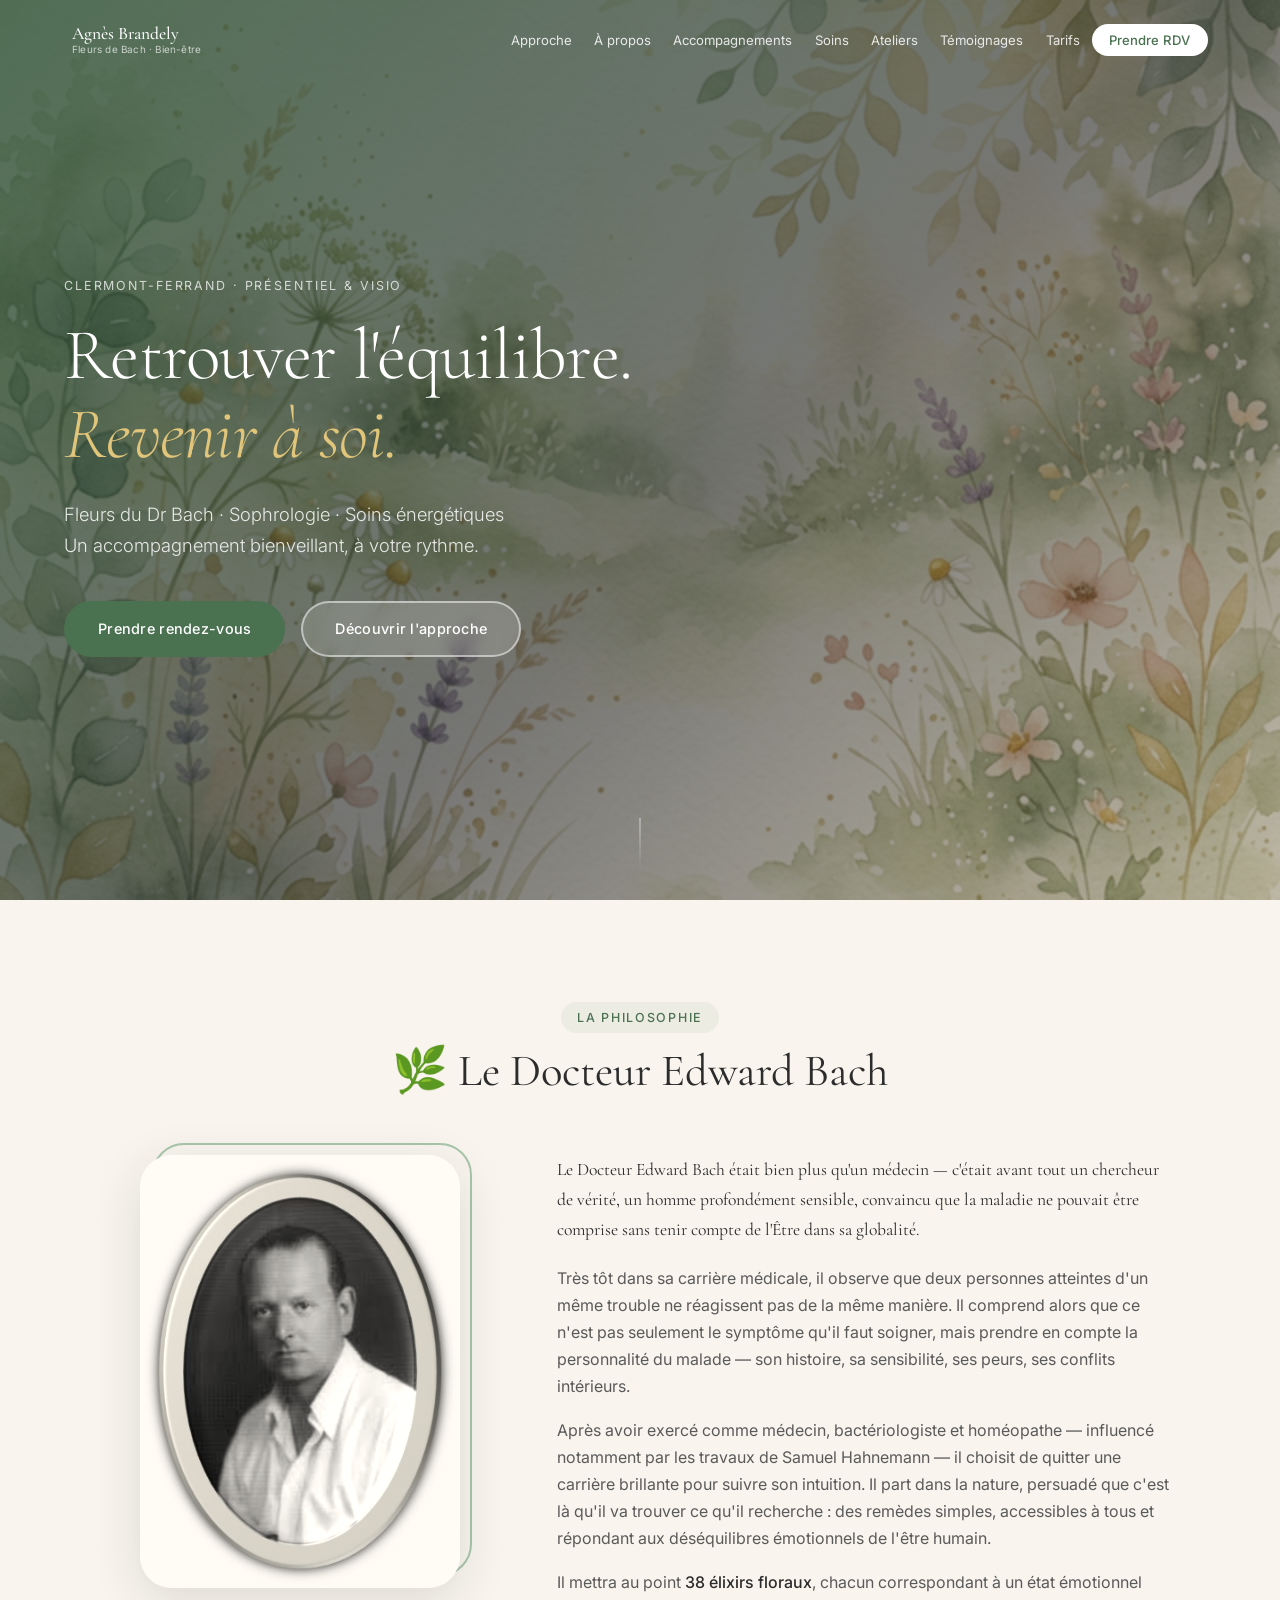
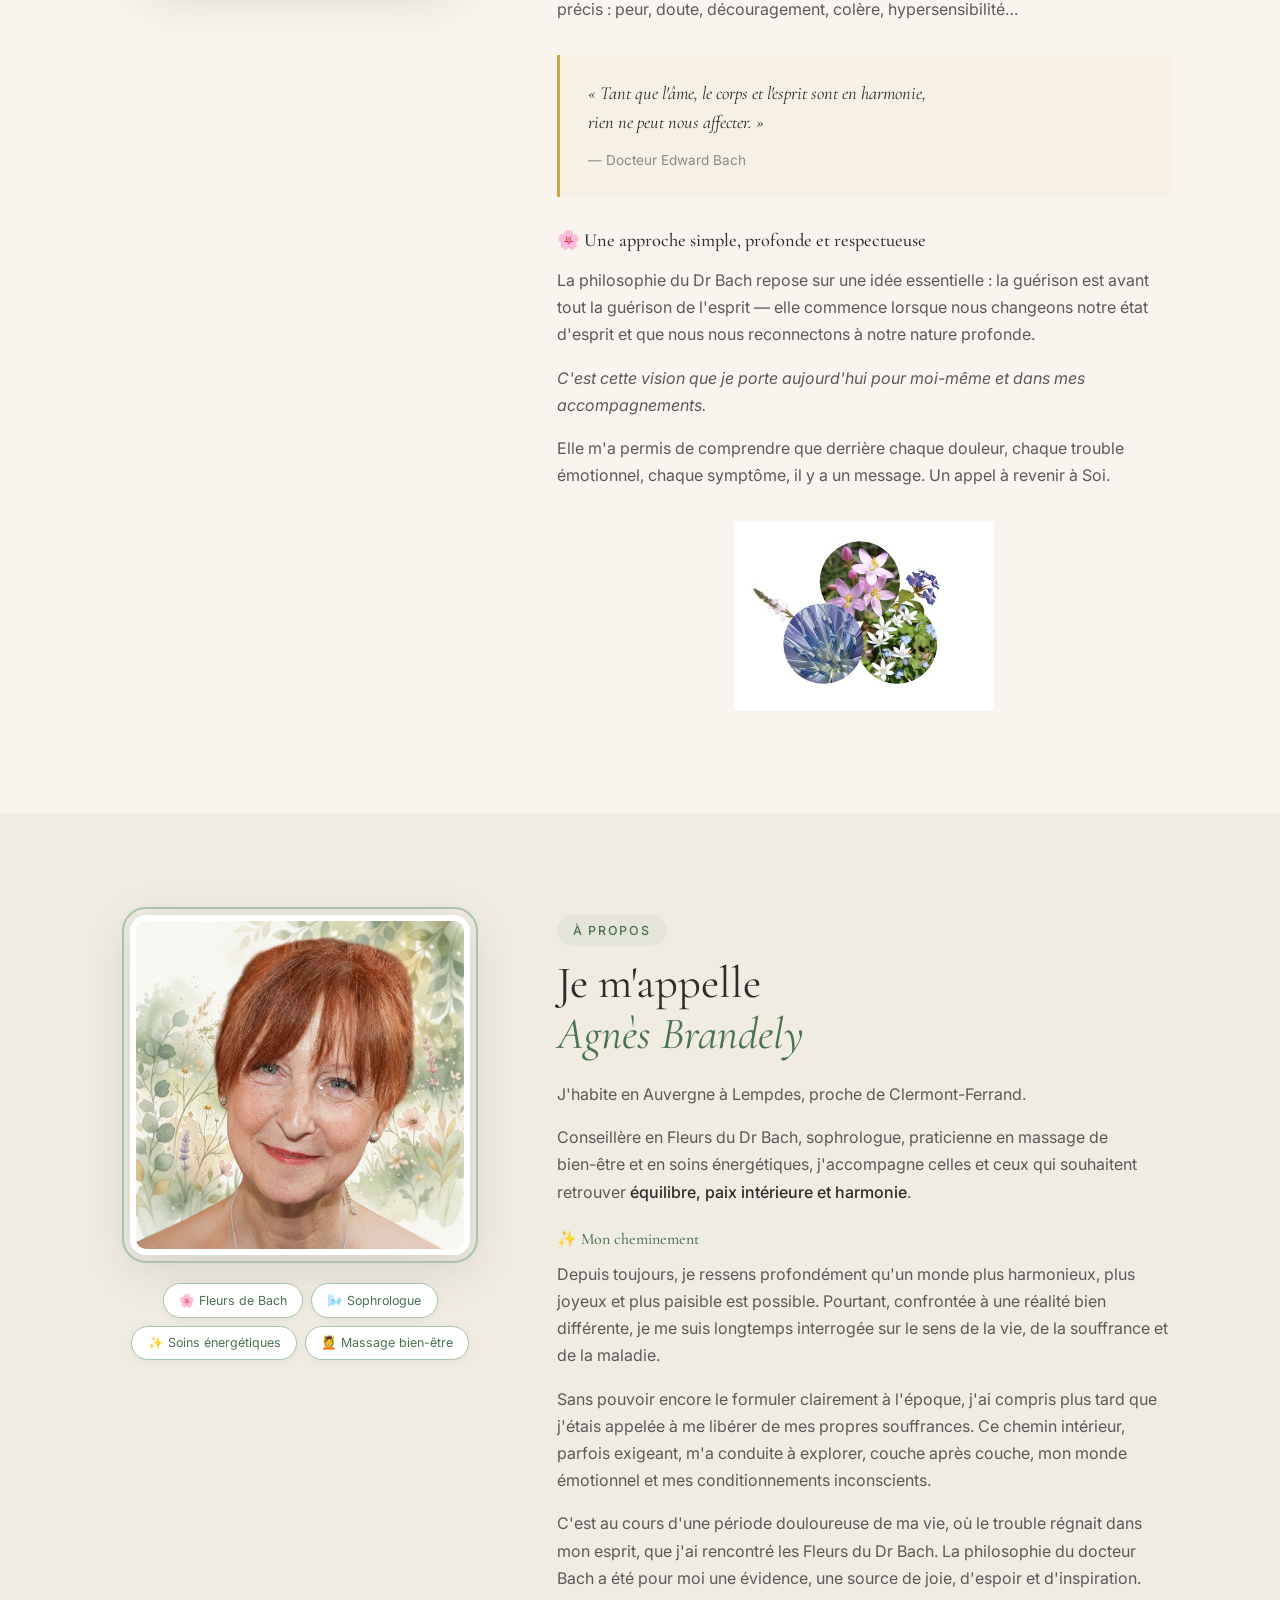
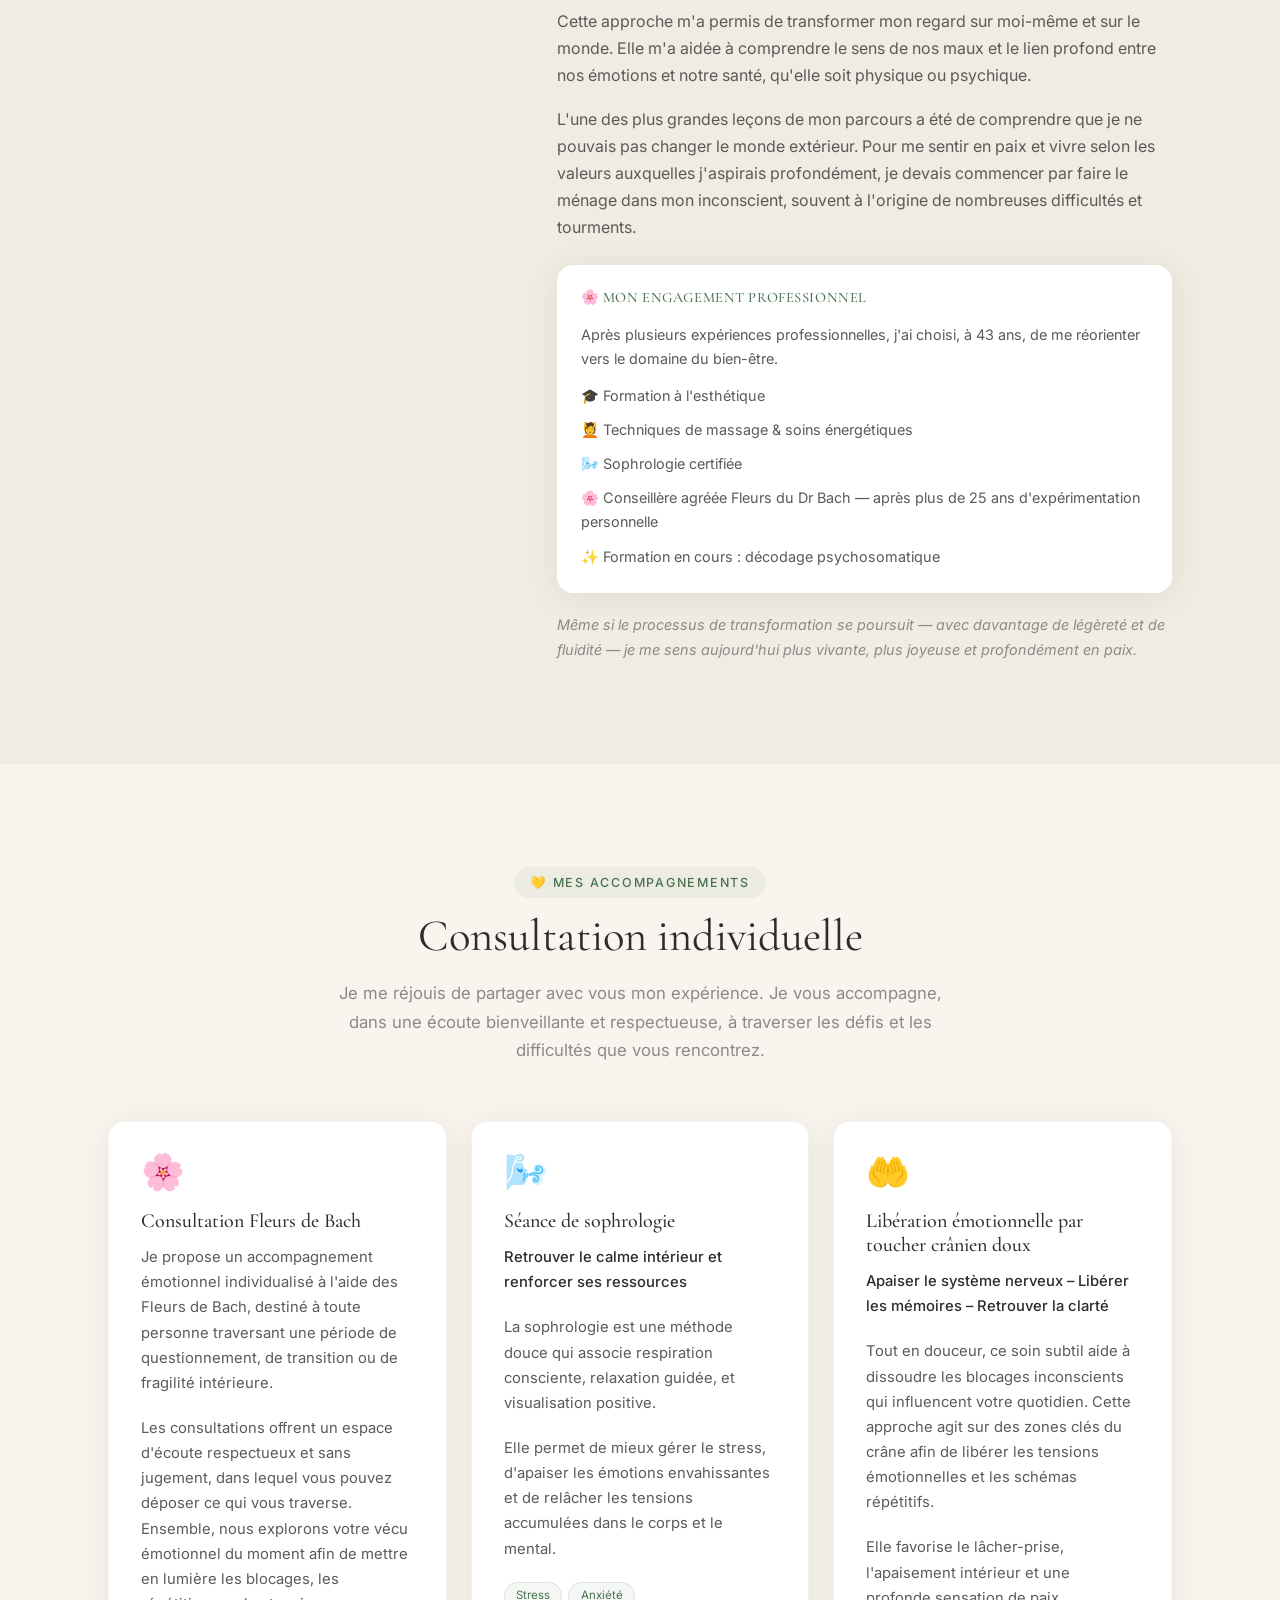
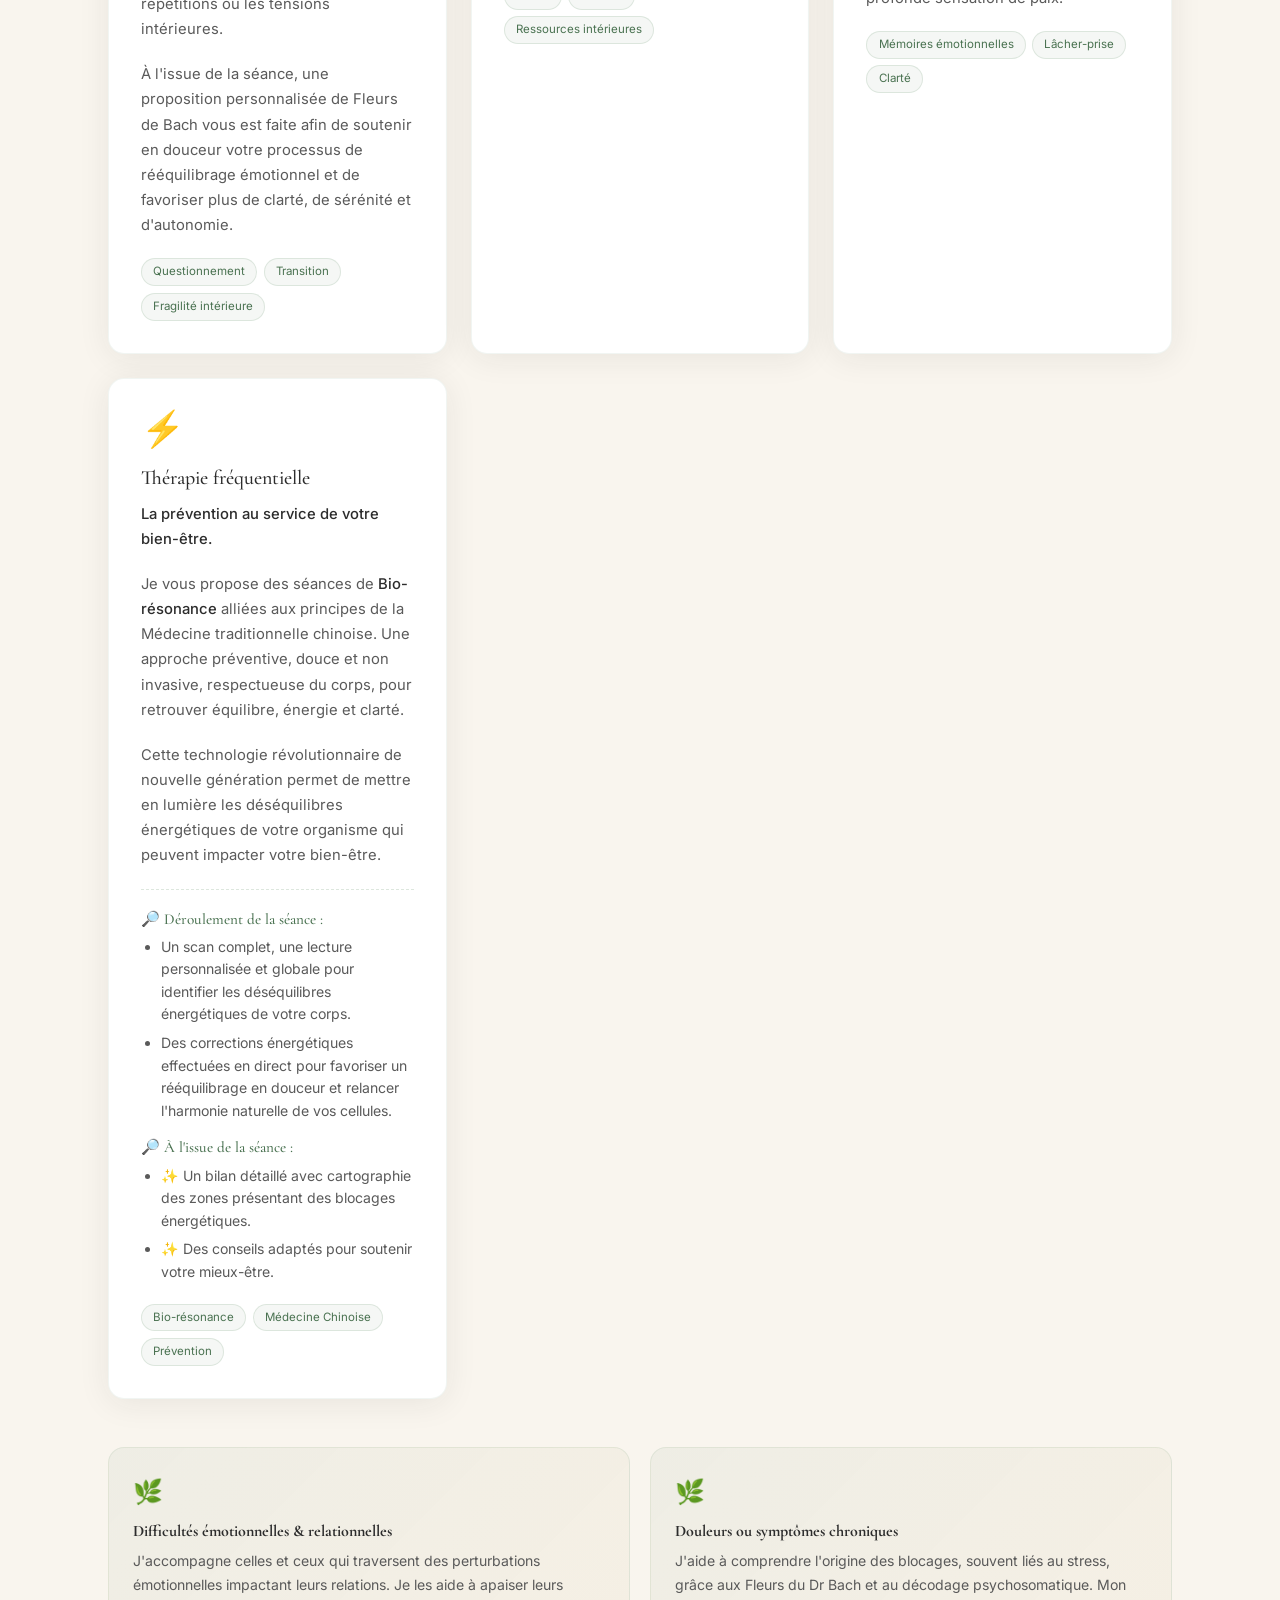
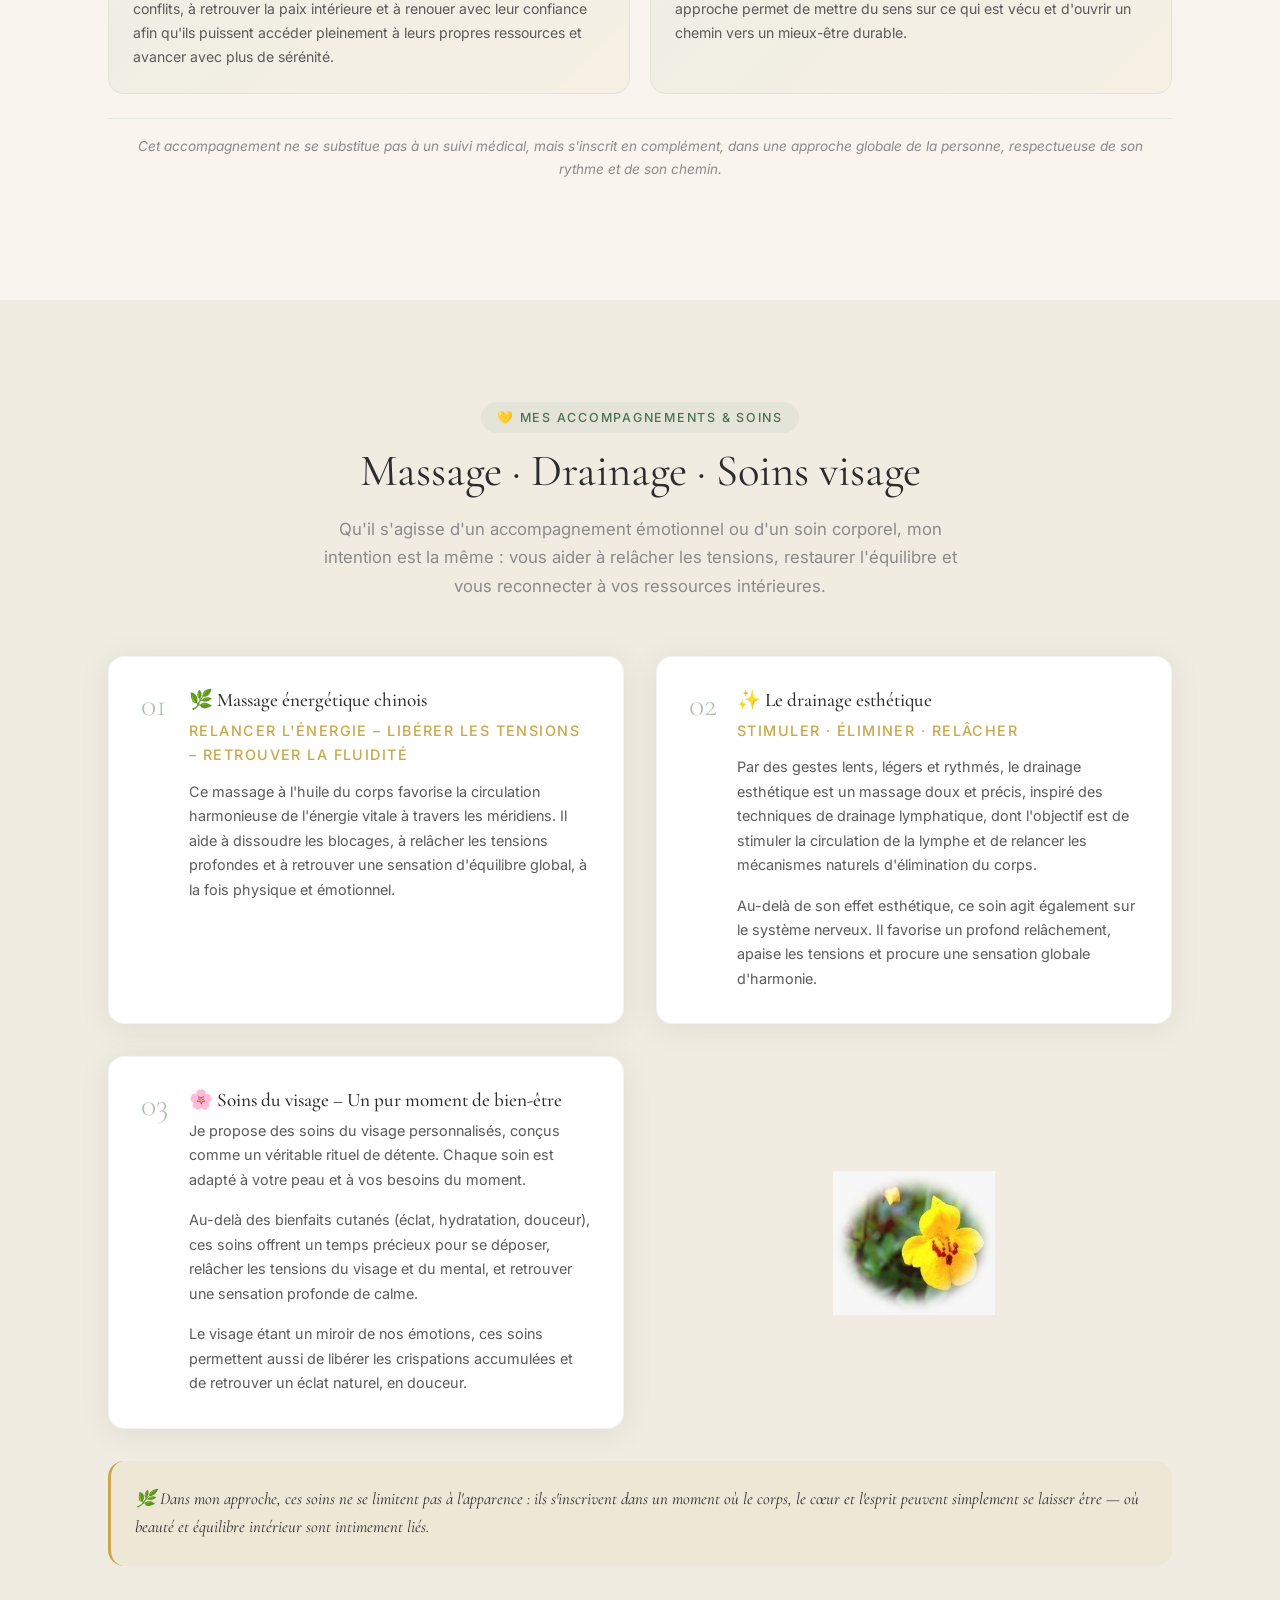
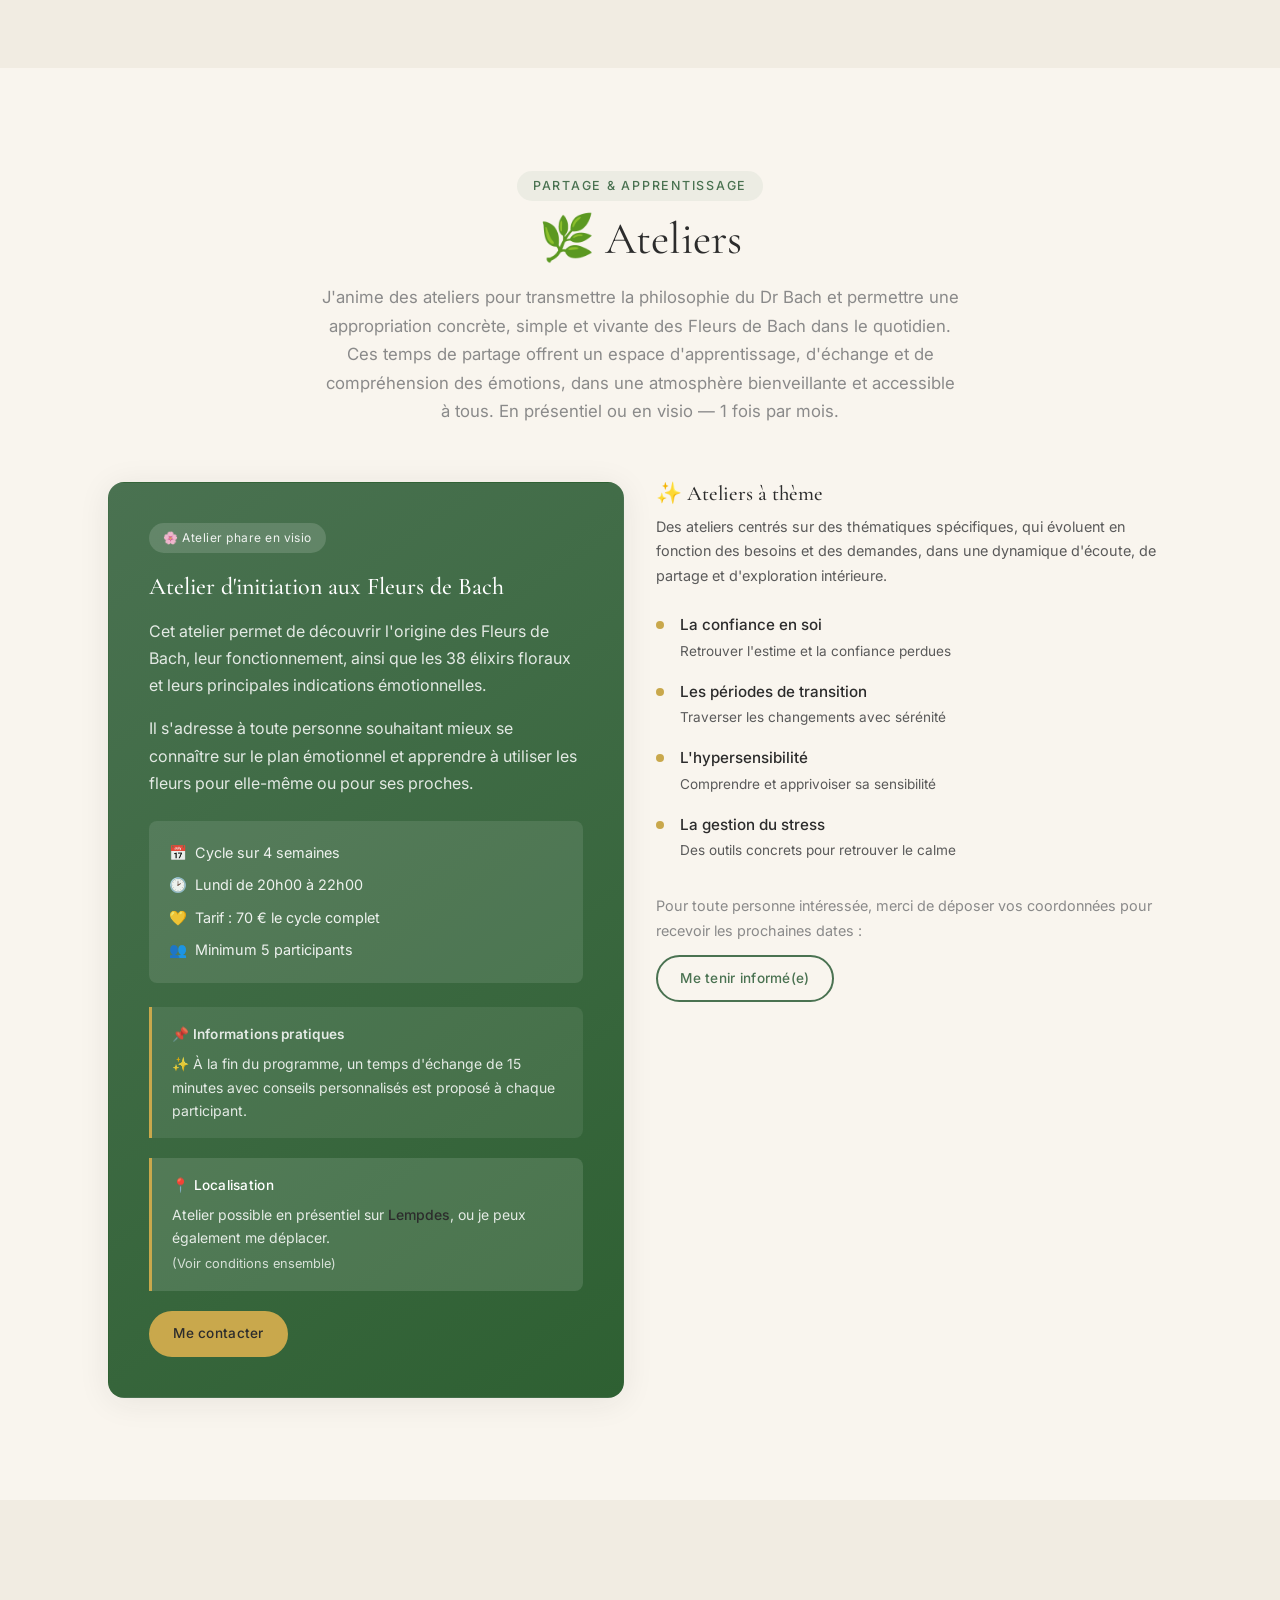
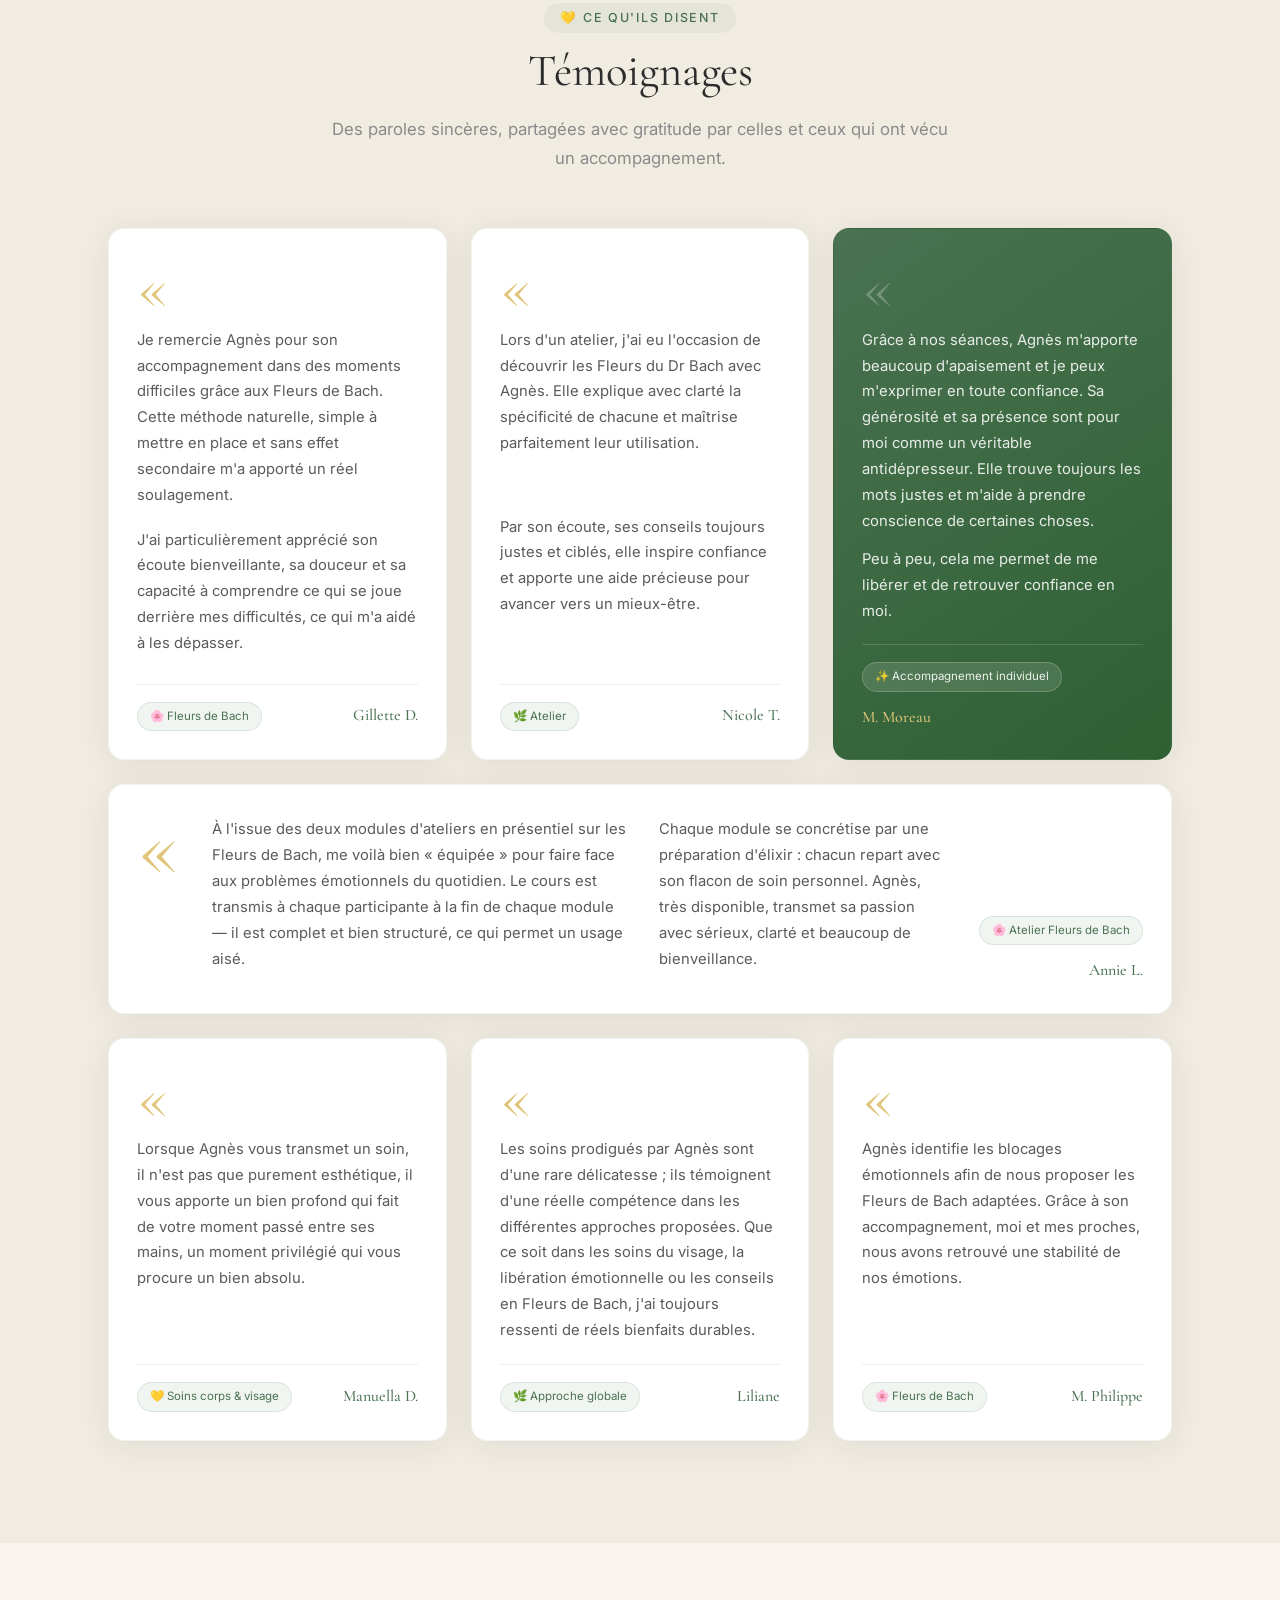
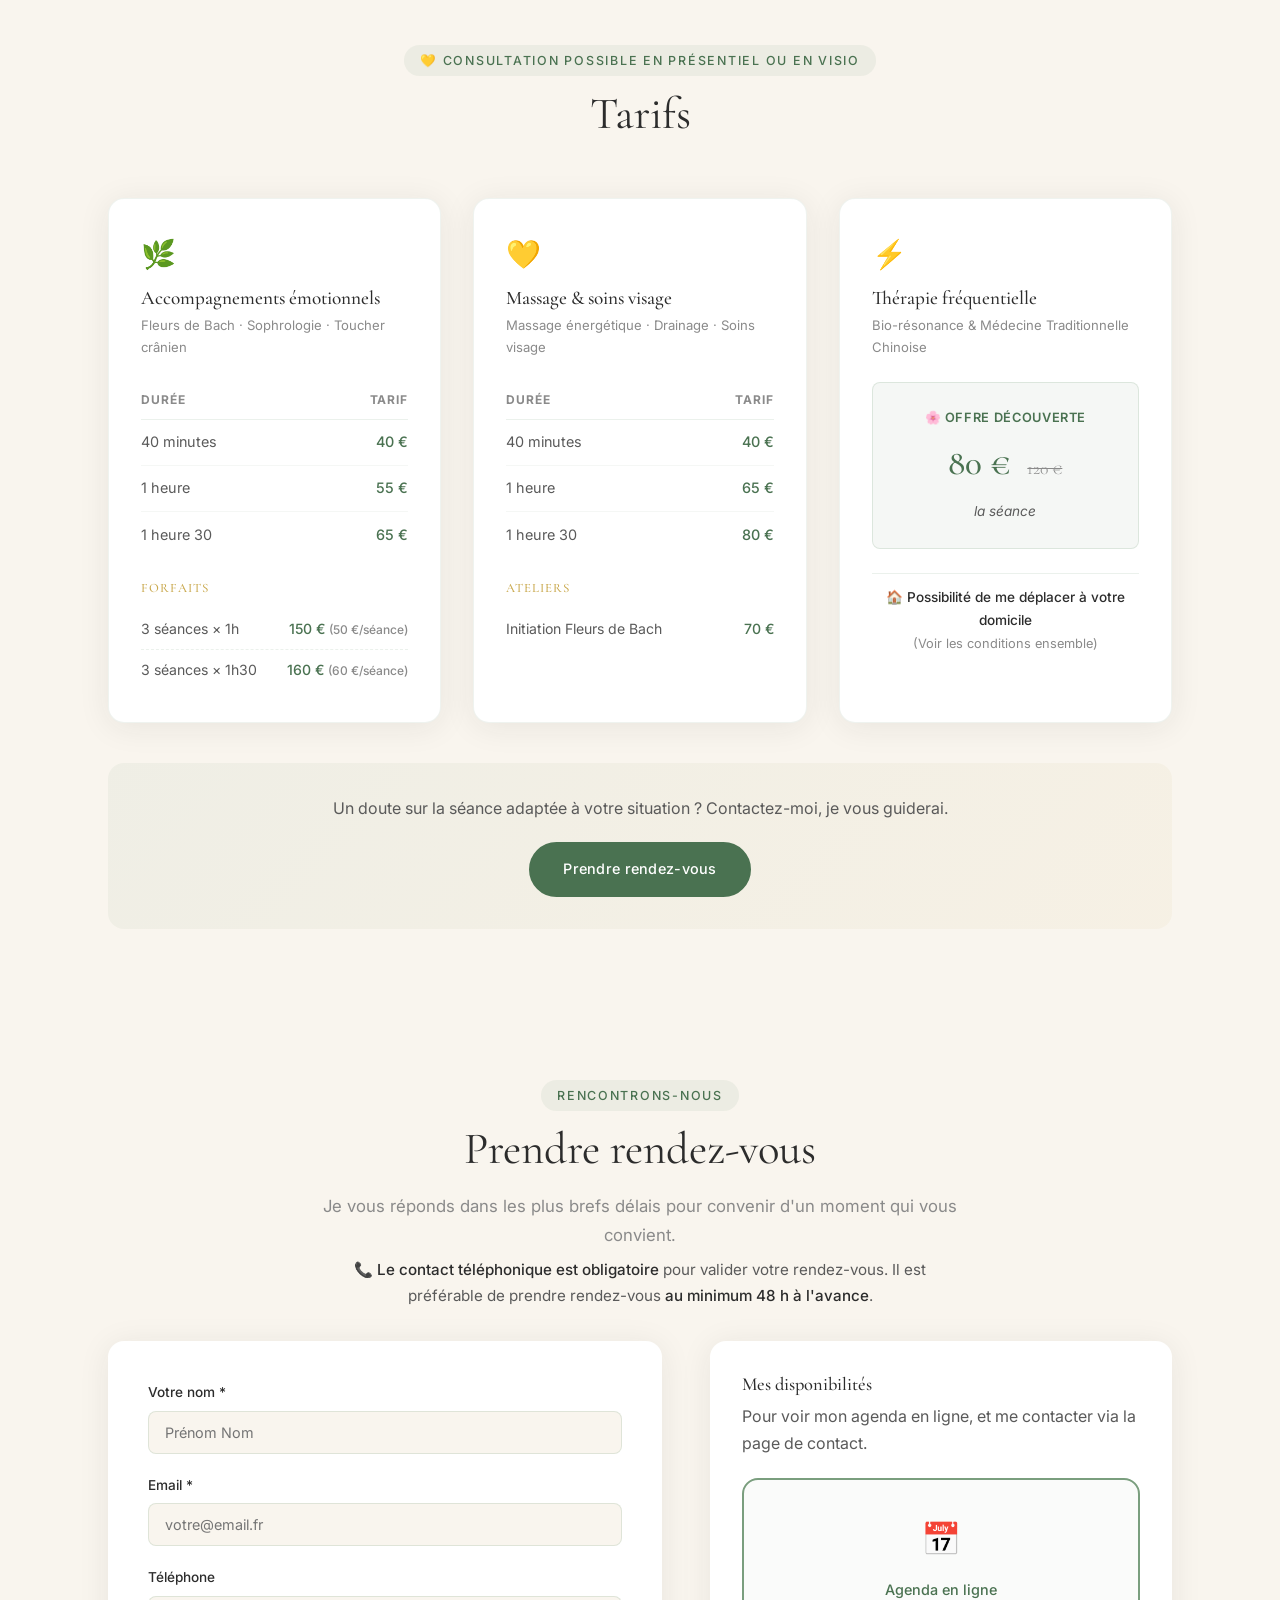
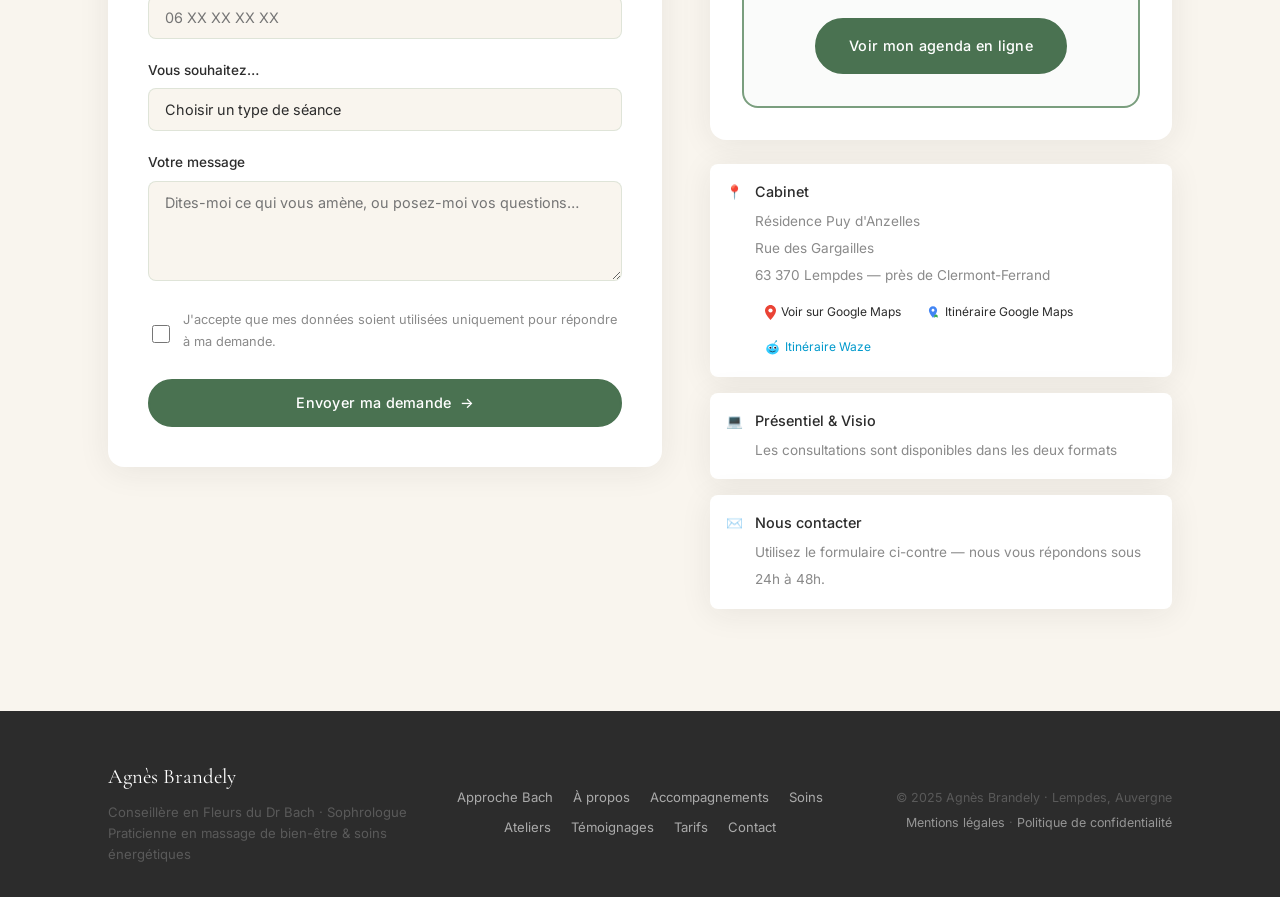
==== index.html @ 314de74e "feat(site): add bio-resonance care and update booking section" ====
<!DOCTYPE html>
<html lang="fr">

<head>
    <meta charset="UTF-8" />
    <meta name="viewport" content="width=device-width, initial-scale=1.0" />
    <title>Agnès Brandely — Fleurs de Bach · Sophrologie · Bien-être | Clermont-Ferrand</title>
    <meta name="description"
        content="Agnès Brandely, conseillère en Fleurs du Dr Bach, sophrologue et praticienne en soins énergétiques à Lempdes (Clermont-Ferrand). Accompagnements en présentiel et visio." />
    <meta name="robots" content="index, follow" />

    <!-- Open Graph -->
    <meta property="og:type" content="website" />
    <meta property="og:title" content="Agnès Brandely — Fleurs de Bach · Sophrologie · Bien-être" />
    <meta property="og:image" content="images/hero_botanical.png" />

    <!-- Google Fonts -->
    <link rel="preconnect" href="https://fonts.googleapis.com" />
    <link rel="preconnect" href="https://fonts.gstatic.com" crossorigin />
    <link
        href="https://fonts.googleapis.com/css2?family=Cormorant+Garamond:ital,wght@0,300;0,400;0,500;0,600;1,300;1,400;1,500&family=Inter:wght@300;400;500&display=swap"
        rel="stylesheet" />

    <link rel="stylesheet" href="style.css" />

    <style>
        /* Photo botanique : cadre carré arrondi */
        .apropos-portrait-wrap,
        .apropos-portrait {
            border-radius: 16px !important;
            aspect-ratio: 1 / 1;
            object-fit: cover;
        }

        /* Force checkbox visible et cliquable */
        .form-check {
            align-items: center !important;
        }

        .form-check input[type="checkbox"] {
            all: revert !important;
            width: 18px !important;
            height: 18px !important;
            cursor: pointer !important;
            flex-shrink: 0 !important;
            accent-color: #7a9e7e !important;
        }

        .form-check label {
            cursor: pointer !important;
        }
    </style>
</head>

<body>


    <!-- ═══════════════════════════════════════════
       NAVIGATION
  ═══════════════════════════════════════════ -->
    <nav id="navbar" aria-label="Navigation principale">
        <div class="nav-container">
            <a href="#hero" class="nav-logo" aria-label="Accueil">
                <span class="logo-name">Agnès Brandely</span>
                <span class="logo-tagline">Fleurs de Bach · Bien-être</span>
            </a>
            <button class="nav-toggle" id="navToggle" aria-label="Menu" aria-expanded="false" aria-controls="navMenu">
                <span></span><span></span><span></span>
            </button>
            <ul class="nav-menu" id="navMenu" role="list">
                <li><a href="#approche" class="nav-link">Approche</a></li>
                <li><a href="#apropos" class="nav-link">À propos</a></li>
                <li><a href="#accompagnements" class="nav-link">Accompagnements</a></li>
                <li><a href="#soins" class="nav-link">Soins</a></li>
                <li><a href="#ateliers" class="nav-link">Ateliers</a></li>
                <li><a href="#temoignages" class="nav-link">Témoignages</a></li>
                <li><a href="#tarifs" class="nav-link">Tarifs</a></li>
                <li><a href="#contact" class="nav-cta" id="navCtaBtn">Prendre RDV</a></li>
            </ul>
        </div>
    </nav>

    <!-- ═══════════════════════════════════════════
       HERO
  ═══════════════════════════════════════════ -->
    <section id="hero" aria-label="Accueil">
        <div class="hero-bg" aria-hidden="true">
            <img src="images/hero_botanical.png" alt="" class="hero-bg-img" />
            <div class="hero-overlay"></div>
        </div>
        <div class="hero-content">
            <p class="hero-eyebrow reveal">Clermont-Ferrand · Présentiel &amp; Visio</p>
            <h1 class="hero-title reveal">
                Retrouver l'équilibre.<br />
                <em>Revenir à soi.</em>
            </h1>
            <p class="hero-subtitle reveal">
                Fleurs du Dr Bach · Sophrologie · Soins énergétiques<br />
                Un accompagnement bienveillant, à votre rythme.
            </p>
            <div class="hero-actions reveal">
                <a href="#contact" class="btn btn-primary" id="heroCta">Prendre rendez-vous</a>
                <a href="#approche" class="btn btn-ghost">Découvrir l'approche</a>
            </div>
        </div>
        <div class="hero-scroll" aria-hidden="true">
            <span></span>
        </div>
    </section>

    <!-- ═══════════════════════════════════════════
       PHILOSOPHIE BACH
  ═══════════════════════════════════════════ -->
    <section id="approche" class="section" aria-labelledby="approche-title">
        <div class="container">
            <div class="section-header reveal">
                <span class="section-tag">La philosophie</span>
                <h2 id="approche-title" class="section-title">🌿 Le Docteur Edward Bach</h2>
            </div>
            <div class="bach-grid">
                <div class="bach-photo reveal">
                    <div class="bach-portrait-wrap">
                        <img src="images/dr_bach.jpg" alt="Portrait du Docteur Edward Bach, fondateur des Fleurs de Bach"
                            class="bach-portrait" onerror="this.style.display='none'" />
                        <div class="bach-portrait-deco" aria-hidden="true"></div>
                    </div>
                </div>
                <div class="bach-text reveal">
                    <p class="bach-intro">
                        Le Docteur Edward Bach était bien plus qu'un médecin — c'était avant tout un chercheur de vérité, un
                        homme
                        profondément sensible, convaincu que la maladie ne pouvait être comprise sans tenir compte de
                        l'Être dans sa
                        globalité.
                    </p>
                    <p>
                        Très tôt dans sa carrière médicale, il observe que deux personnes atteintes d'un même trouble ne
                        réagissent
                        pas de la même manière. Il comprend alors que ce n'est pas seulement le symptôme qu'il faut
                        soigner, mais
                        prendre en compte la personnalité du malade — son histoire, sa sensibilité, ses peurs, ses
                        conflits
                        intérieurs.
                    </p>
                    <p>
                        Après avoir exercé comme médecin, bactériologiste et homéopathe — influencé notamment par les
                        travaux de
                        Samuel Hahnemann — il choisit de quitter une carrière brillante pour suivre son intuition. Il
                        part dans la
                        nature, persuadé que c'est là qu'il va trouver ce qu'il recherche : des remèdes simples,
                        accessibles à tous
                        et répondant aux déséquilibres émotionnels de l'être humain.
                    </p>
                    <p>
                        Il mettra au point <strong>38 élixirs floraux</strong>, chacun correspondant à un état
                        émotionnel précis :
                        peur, doute, découragement, colère, hypersensibilité…
                    </p>
                    <blockquote class="bach-quote">
                        <p>« Tant que l'âme, le corps et l'esprit sont en harmonie,<br />rien ne peut nous affecter. »
                        </p>
                        <cite>— Docteur Edward Bach</cite>
                    </blockquote>

                    <h3 style="margin-top:2rem; margin-bottom:1rem; font-size:1.15rem;">🌸 Une approche simple, profonde
                        et respectueuse</h3>
                    <p>
                        La philosophie du Dr Bach repose sur une idée essentielle : la guérison est avant tout la
                        guérison de
                        l'esprit — elle commence lorsque nous changeons notre état d'esprit et que nous nous
                        reconnectons à notre
                        nature profonde.
                    </p>
                    <p>
                        <em>C'est cette vision que je porte aujourd'hui pour moi-même et dans mes accompagnements.</em>
                    </p>
                    <p>
                        Elle m'a permis de comprendre que derrière chaque douleur, chaque trouble émotionnel, chaque
                        symptôme, il y
                        a un message. Un appel à revenir à Soi.
                    </p>

                    <div class="bach-flowers" aria-hidden="true">
                        <img src="images/fleurs_bach_multiples.jpg" alt="Composition de Fleurs de Bach"
                            class="bach-flowers-img" />
                    </div>
                </div>
            </div>
        </div>
    </section>

    <!-- ═══════════════════════════════════════════
       À PROPOS
  ═══════════════════════════════════════════ -->
    <section id="apropos" class="section section-alt" aria-labelledby="apropos-title">
        <div class="container">
            <div class="apropos-grid">
                <div class="apropos-photo reveal">
                    <div class="apropos-portrait-wrap">
                        <img src="images/agnes_portrait_botanical.png"
                            alt="Portrait d'Agnès Brandely, conseillère en Fleurs de Bach et sophrologue à Lempdes"
                            class="apropos-portrait" />
                    </div>
                    <div class="apropos-badges reveal">
                        <span class="badge">🌸 Fleurs de Bach</span>
                        <span class="badge">🌬️ Sophrologue</span>
                        <span class="badge">✨ Soins énergétiques</span>
                        <span class="badge">💆 Massage bien-être</span>
                    </div>
                </div>
                <div class="apropos-text reveal">
                    <span class="section-tag">À propos</span>
                    <h2 id="apropos-title" class="section-title-left">Je m'appelle<br /><em>Agnès Brandely</em></h2>
                    <p>J'habite en Auvergne à Lempdes, proche de Clermont-Ferrand.</p>
                    <p>
                        Conseillère en Fleurs du Dr Bach, sophrologue, praticienne en massage de bien-être et en soins
                        énergétiques, j'accompagne celles et ceux qui souhaitent retrouver <strong>équilibre, paix
                            intérieure et
                            harmonie</strong>.
                    </p>

                    <h3 style="font-size:1rem; margin: 1.5rem 0 0.75rem; color: var(--sage-dark);">✨ Mon cheminement
                    </h3>
                    <p>
                        Depuis toujours, je ressens profondément qu'un monde plus harmonieux, plus joyeux et plus
                        paisible est
                        possible. Pourtant, confrontée à une réalité bien différente, je me suis longtemps interrogée
                        sur le sens de
                        la vie, de la souffrance et de la maladie.
                    </p>
                    <p>
                        Sans pouvoir encore le formuler clairement à l'époque, j'ai compris plus tard que j'étais
                        appelée à me
                        libérer de mes propres souffrances. Ce chemin intérieur, parfois exigeant, m'a conduite à
                        explorer, couche
                        après couche, mon monde émotionnel et mes conditionnements inconscients.
                    </p>
                    <p>
                        C'est au cours d'une période douloureuse de ma vie, où le trouble régnait dans mon esprit, que
                        j'ai
                        rencontré les Fleurs du Dr Bach. La philosophie du docteur Bach a été pour moi une évidence, une
                        source de
                        joie, d'espoir et d'inspiration.
                    </p>
                    <p>
                        Cette approche m'a permis de transformer mon regard sur moi-même et sur le monde. Elle m'a aidée
                        à
                        comprendre le sens de nos maux et le lien profond entre nos émotions et notre santé, qu'elle
                        soit physique
                        ou psychique.
                    </p>
                    <p>
                        L'une des plus grandes leçons de mon parcours a été de comprendre que je ne pouvais pas changer
                        le monde
                        extérieur. Pour me sentir en paix et vivre selon les valeurs auxquelles j'aspirais profondément,
                        je devais
                        commencer par faire le ménage dans mon inconscient, souvent à l'origine de nombreuses
                        difficultés et
                        tourments.
                    </p>

                    <div class="formation-list">
                        <h3 class="formation-title">🌸 Mon engagement professionnel</h3>
                        <p style="font-size:0.9rem; color:var(--text-light); margin-bottom:0.75rem;">Après plusieurs
                            expériences
                            professionnelles, j'ai choisi, à 43 ans, de me réorienter vers le domaine du bien-être.</p>
                        <ul>
                            <li>🎓 Formation à l'esthétique</li>
                            <li>💆 Techniques de massage &amp; soins énergétiques</li>
                            <li>🌬️ Sophrologie certifiée</li>
                            <li>🌸 Conseillère agréée Fleurs du Dr Bach — après plus de 25 ans d'expérimentation
                                personnelle</li>
                            <li>✨ Formation en cours : décodage psychosomatique</li>
                        </ul>
                    </div>
                    <p class="apropos-coda">
                        <em>Même si le processus de transformation se poursuit — avec davantage de légèreté et de
                            fluidité — je me
                            sens aujourd'hui plus vivante, plus joyeuse et profondément en paix.</em>
                    </p>
                </div>
            </div>
        </div>
    </section>

    <!-- ═══════════════════════════════════════════
       ACCOMPAGNEMENTS
  ═══════════════════════════════════════════ -->
    <section id="accompagnements" class="section" aria-labelledby="accompagnements-title">
        <div class="container">
            <div class="section-header reveal">
                <span class="section-tag">💛 Mes accompagnements</span>
                <h2 id="accompagnements-title" class="section-title">Consultation individuelle</h2>
                <p class="section-intro">Je me réjouis de partager avec vous mon expérience. Je vous accompagne, dans
                    une
                    écoute bienveillante et respectueuse, à traverser les défis et les difficultés que vous rencontrez.
                </p>
            </div>

            <div class="cards-grid">

                <article class="card reveal" aria-labelledby="card-bach">
                    <div class="card-icon" aria-hidden="true">🌸</div>
                    <h3 id="card-bach" class="card-title">Consultation Fleurs de Bach</h3>
                    <p class="card-text">
                        Je propose un accompagnement émotionnel individualisé à l'aide des Fleurs de Bach, destiné à
                        toute personne
                        traversant une période de questionnement, de transition ou de fragilité intérieure.
                    </p>
                    <p class="card-text">
                        Les consultations offrent un espace d'écoute respectueux et sans jugement, dans lequel vous
                        pouvez déposer
                        ce qui vous traverse. Ensemble, nous explorons votre vécu émotionnel du moment afin de mettre en
                        lumière les
                        blocages, les répétitions ou les tensions intérieures.
                    </p>
                    <p class="card-text">
                        À l'issue de la séance, une proposition personnalisée de Fleurs de Bach vous est faite afin de
                        soutenir en
                        douceur votre processus de rééquilibrage émotionnel et de favoriser plus de clarté, de sérénité
                        et
                        d'autonomie.
                    </p>
                    <div class="card-tags">
                        <span>Questionnement</span>
                        <span>Transition</span>
                        <span>Fragilité intérieure</span>
                    </div>
                </article>

                <article class="card reveal" aria-labelledby="card-sophro">
                    <div class="card-icon" aria-hidden="true">🌬️</div>
                    <h3 id="card-sophro" class="card-title">Séance de sophrologie</h3>
                    <p class="card-text">
                        <strong>Retrouver le calme intérieur et renforcer ses ressources</strong>
                    </p>
                    <p class="card-text">
                        La sophrologie est une méthode douce qui associe respiration consciente, relaxation guidée, et
                        visualisation positive.
                    </p>
                    <p class="card-text">
                        Elle permet de mieux gérer le stress, d'apaiser les émotions envahissantes et de relâcher les
                        tensions
                        accumulées dans le corps et le mental.
                    </p>
                    <div class="card-tags">
                        <span>Stress</span>
                        <span>Anxiété</span>
                        <span>Ressources intérieures</span>
                    </div>
                </article>

                <article class="card reveal" aria-labelledby="card-cranien">
                    <div class="card-icon" aria-hidden="true">🤲</div>
                    <h3 id="card-cranien" class="card-title">Libération émotionnelle par toucher crânien doux</h3>
                    <p class="card-text">
                        <strong>Apaiser le système nerveux – Libérer les mémoires – Retrouver la clarté</strong>
                    </p>
                    <p class="card-text">
                        Tout en douceur, ce soin subtil aide à dissoudre les blocages inconscients qui influencent votre
                        quotidien.
                        Cette approche agit sur des zones clés du crâne afin de libérer les tensions émotionnelles et
                        les schémas
                        répétitifs.
                    </p>
                    <p class="card-text">Elle favorise le lâcher-prise, l'apaisement intérieur et une profonde sensation
                        de paix.</p>
                    <div class="card-tags">
                        <span>Mémoires émotionnelles</span>
                        <span>Lâcher-prise</span>
                        <span>Clarté</span>
                    </div>
                </article>

                <article class="card reveal" aria-labelledby="card-frequentiel">
                    <div class="card-icon" aria-hidden="true">⚡</div>
                    <h3 id="card-frequentiel" class="card-title">Thérapie fréquentielle</h3>
                    <p class="card-text">
                        <strong>La prévention au service de votre bien-être.</strong>
                    </p>
                    <p class="card-text">
                        Je vous propose des séances de <strong>Bio-résonance</strong> alliées aux principes de la Médecine traditionnelle chinoise.
                        Une approche préventive, douce et non invasive, respectueuse du corps, pour retrouver équilibre, énergie et clarté.
                    </p>
                    <p class="card-text">
                        Cette technologie révolutionnaire de nouvelle génération permet de mettre en lumière les déséquilibres énergétiques de votre organisme qui peuvent impacter votre bien-être.
                    </p>
                    
                    <div style="margin-top: 1.25rem; padding-top: 1.25rem; border-top: 1px dashed rgba(122, 158, 126, 0.25);">
                        <h4 style="font-size: 0.95rem; font-weight: 500; margin-bottom: 0.5rem; color: var(--sage-dark);">🔎 Déroulement de la séance :</h4>
                        <ul style="margin: 0 0 1rem 0; padding-left: 1.25rem; font-size: 0.88rem; line-height: 1.6; color: var(--text-light); list-style-type: disc;">
                            <li style="margin-bottom: 0.4rem;">Un scan complet, une lecture personnalisée et globale pour identifier les déséquilibres énergétiques de votre corps.</li>
                            <li>Des corrections énergétiques effectuées en direct pour favoriser un rééquilibrage en douceur et relancer l'harmonie naturelle de vos cellules.</li>
                        </ul>
                        
                        <h4 style="font-size: 0.95rem; font-weight: 500; margin-bottom: 0.5rem; color: var(--sage-dark);">🔎 À l'issue de la séance :</h4>
                        <ul style="margin: 0; padding-left: 1.25rem; font-size: 0.88rem; line-height: 1.6; color: var(--text-light); list-style-type: disc;">
                            <li style="margin-bottom: 0.4rem;">✨ Un bilan détaillé avec cartographie des zones présentant des blocages énergétiques.</li>
                            <li>✨ Des conseils adaptés pour soutenir votre mieux-être.</li>
                        </ul>
                    </div>
                    
                    <div class="card-tags" style="margin-top: 1.25rem;">
                        <span>Bio-résonance</span>
                        <span>Médecine Chinoise</span>
                        <span>Prévention</span>
                    </div>
                </article>

            </div>

            <div class="accompagnement-footer reveal">
                <div class="target-cards">
                    <div class="target-card">
                        <span class="target-icon">🌿</span>
                        <h4>Difficultés émotionnelles &amp; relationnelles</h4>
                        <p>J'accompagne celles et ceux qui traversent des perturbations émotionnelles impactant leurs
                            relations. Je
                            les aide à apaiser leurs conflits, à retrouver la paix intérieure et à renouer avec leur
                            confiance afin
                            qu'ils puissent accéder pleinement à leurs propres ressources et avancer avec plus de
                            sérénité.</p>
                    </div>
                    <div class="target-card">
                        <span class="target-icon">🌿</span>
                        <h4>Douleurs ou symptômes chroniques</h4>
                        <p>J'aide à comprendre l'origine des blocages, souvent liés au stress, grâce aux Fleurs du Dr
                            Bach et au
                            décodage psychosomatique. Mon approche permet de mettre du sens sur ce qui est vécu et
                            d'ouvrir un chemin
                            vers un mieux-être durable.</p>
                    </div>
                </div>
                <p class="disclaimer">
                    <em>Cet accompagnement ne se substitue pas à un suivi médical, mais s'inscrit en complément, dans
                        une approche
                        globale de la personne, respectueuse de son rythme et de son chemin.</em>
                </p>
            </div>
        </div>
    </section>

    <!-- ═══════════════════════════════════════════
       SOINS CORPS & VISAGE
  ═══════════════════════════════════════════ -->
    <section id="soins" class="section section-alt" aria-labelledby="soins-title">
        <div class="container">
            <div class="section-header reveal">
                <span class="section-tag">💛 Mes accompagnements &amp; soins</span>
                <h2 id="soins-title" class="section-title">Massage · Drainage · Soins visage</h2>
                <p class="section-intro">Qu'il s'agisse d'un accompagnement émotionnel ou d'un soin corporel, mon
                    intention est
                    la même : vous aider à relâcher les tensions, restaurer l'équilibre et vous reconnecter à vos
                    ressources
                    intérieures.</p>
            </div>

            <div class="soins-grid">

                <article class="soin-item reveal" aria-labelledby="soin-energie">
                    <div class="soin-number" aria-hidden="true">01</div>
                    <div class="soin-content">
                        <h3 id="soin-energie" class="soin-title">🌿 Massage énergétique chinois</h3>
                        <p class="soin-tagline">Relancer l'énergie – Libérer les tensions – Retrouver la fluidité</p>
                        <p>Ce massage à l'huile du corps favorise la circulation harmonieuse de l'énergie vitale à
                            travers les
                            méridiens. Il aide à dissoudre les blocages, à relâcher les tensions profondes et à
                            retrouver une
                            sensation d'équilibre global, à la fois physique et émotionnel.</p>
                    </div>
                </article>

                <article class="soin-item reveal" aria-labelledby="soin-drainage">
                    <div class="soin-number" aria-hidden="true">02</div>
                    <div class="soin-content">
                        <h3 id="soin-drainage" class="soin-title">✨ Le drainage esthétique</h3>
                        <p class="soin-tagline">Stimuler · Éliminer · Relâcher</p>
                        <p>Par des gestes lents, légers et rythmés, le drainage esthétique est un massage doux et
                            précis, inspiré
                            des techniques de drainage lymphatique, dont l'objectif est de stimuler la circulation de la
                            lymphe et de
                            relancer les mécanismes naturels d'élimination du corps.</p>
                        <p>Au-delà de son effet esthétique, ce soin agit également sur le système nerveux. Il favorise
                            un profond
                            relâchement, apaise les tensions et procure une sensation globale d'harmonie.</p>
                    </div>
                </article>

                <article class="soin-item reveal" aria-labelledby="soin-visage">
                    <div class="soin-number" aria-hidden="true">03</div>
                    <div class="soin-content">
                        <h3 id="soin-visage" class="soin-title">🌸 Soins du visage – Un pur moment de bien-être</h3>
                        <p>Je propose des soins du visage personnalisés, conçus comme un véritable rituel de détente.
                            Chaque soin
                            est adapté à votre peau et à vos besoins du moment.</p>
                        <p>Au-delà des bienfaits cutanés (éclat, hydratation, douceur), ces soins offrent un temps
                            précieux pour se
                            déposer, relâcher les tensions du visage et du mental, et retrouver une sensation profonde
                            de calme.</p>
                        <p>Le visage étant un miroir de nos émotions, ces soins permettent aussi de libérer les
                            crispations
                            accumulées et de retrouver un éclat naturel, en douceur.</p>
                    </div>
                </article>

                <div class="soin-flowers-img reveal" aria-hidden="true">
                    <img src="images/fleur_bach_jaune.jpg" alt="" class="soin-flower" />
                </div>

            </div>

            <div
                style="margin-top:2rem; padding:1.5rem; background:rgba(201,168,76,.08); border-radius:var(--radius); border-left:3px solid var(--gold);">
                <p style="font-style:italic; color:var(--text); font-family:var(--font-display); font-size:1.05rem;">
                    🌿 Dans mon approche, ces soins ne se limitent pas à l'apparence : ils s'inscrivent dans un moment
                    où le
                    corps, le cœur et l'esprit peuvent simplement se laisser être — où beauté et équilibre intérieur
                    sont
                    intimement liés.
                </p>
            </div>
        </div>
    </section>

    <!-- ═══════════════════════════════════════════
       ATELIERS
  ═══════════════════════════════════════════ -->
    <section id="ateliers" class="section" aria-labelledby="ateliers-title">
        <div class="container">
            <div class="section-header reveal">
                <span class="section-tag">Partage &amp; apprentissage</span>
                <h2 id="ateliers-title" class="section-title">🌿 Ateliers</h2>
                <p class="section-intro">J'anime des ateliers pour transmettre la philosophie du Dr Bach et permettre
                    une
                    appropriation concrète, simple et vivante des Fleurs de Bach dans le quotidien. Ces temps de partage
                    offrent
                    un espace d'apprentissage, d'échange et de compréhension des émotions, dans une atmosphère
                    bienveillante et
                    accessible à tous. En présentiel ou en visio — 1 fois par mois.</p>
            </div>

            <div class="ateliers-grid">
                <article class="atelier-card atelier-featured reveal" aria-labelledby="atelier-initiation">
                    <div class="atelier-badge">🌸 Atelier phare en visio</div>
                    <h3 id="atelier-initiation" class="atelier-title">Atelier d'initiation aux Fleurs de Bach</h3>
                    <p>Cet atelier permet de découvrir l'origine des Fleurs de Bach, leur fonctionnement, ainsi que les
                        38
                        élixirs floraux et leurs principales indications émotionnelles.</p>
                    <p>Il s'adresse à toute personne souhaitant mieux se connaître sur le plan émotionnel et apprendre à
                        utiliser
                        les fleurs pour elle-même ou pour ses proches.</p>
                    <div class="atelier-details">
                        <div class="atelier-detail"><span>📅</span> Cycle sur 4 semaines</div>
                        <div class="atelier-detail"><span>🕑</span> Lundi de 20h00 à 22h00</div>
                        <div class="atelier-detail"><span>💛</span> Tarif : 70 € le cycle complet</div>
                        <div class="atelier-detail"><span>👥</span> Minimum 5 participants</div>
                    </div>
                    <div class="atelier-info-pratiques">
                        <p class="atelier-info-title">📌 Informations pratiques</p>
                        <p class="atelier-info-text">✨ À la fin du programme, un temps d'échange de 15 minutes avec conseils personnalisés est proposé à chaque participant.</p>
                    </div>
                    <div class="atelier-info-pratiques" style="background: rgba(255, 255, 255, 0.12); margin-top: 0.75rem;">
                        <p class="atelier-info-title" style="color: var(--white); font-weight: 500;">📍 Localisation</p>
                        <p class="atelier-info-text">Atelier possible en présentiel sur <strong>Lempdes</strong>, ou je peux également me déplacer. <span style="font-size: 0.8rem; opacity: 0.9; display: block; margin-top: 0.25rem;">(Voir conditions ensemble)</span></p>
                    </div>
                    <a href="#contact" class="btn btn-primary btn-sm" id="atelierCta">Me contacter</a>
                </article>

                <div class="ateliers-themes reveal">
                    <h3 class="themes-title">✨ Ateliers à thème</h3>
                    <p class="themes-intro">Des ateliers centrés sur des thématiques spécifiques, qui évoluent en
                        fonction des
                        besoins et des demandes, dans une dynamique d'écoute, de partage et d'exploration intérieure.
                    </p>
                    <ul class="themes-list">
                        <li>
                            <span class="theme-dot"></span>
                            <div>
                                <strong>La confiance en soi</strong>
                                <p>Retrouver l'estime et la confiance perdues</p>
                            </div>
                        </li>
                        <li>
                            <span class="theme-dot"></span>
                            <div>
                                <strong>Les périodes de transition</strong>
                                <p>Traverser les changements avec sérénité</p>
                            </div>
                        </li>
                        <li>
                            <span class="theme-dot"></span>
                            <div>
                                <strong>L'hypersensibilité</strong>
                                <p>Comprendre et apprivoiser sa sensibilité</p>
                            </div>
                        </li>
                        <li>
                            <span class="theme-dot"></span>
                            <div>
                                <strong>La gestion du stress</strong>
                                <p>Des outils concrets pour retrouver le calme</p>
                            </div>
                        </li>
                    </ul>
                    <p class="themes-cta-text">Pour toute personne intéressée, merci de déposer vos coordonnées pour
                        recevoir les
                        prochaines dates :</p>
                    <a href="#contact" class="btn btn-outline btn-sm">Me tenir informé(e)</a>
                </div>
            </div>
        </div>
    </section>

    <!-- ═══════════════════════════════════════════
       TÉMOIGNAGES
  ═══════════════════════════════════════════ -->
    <section id="temoignages" class="section section-alt" aria-labelledby="temoignages-title">
        <div class="container">
            <div class="section-header reveal">
                <span class="section-tag">💛 Ce qu'ils disent</span>
                <h2 id="temoignages-title" class="section-title">Témoignages</h2>
                <p class="section-intro">Des paroles sincères, partagées avec gratitude par celles et ceux qui ont vécu un accompagnement.</p>
            </div>

            <div class="temoignages-grid">

                <blockquote class="temoignage-card reveal" aria-label="Témoignage de Gillette D.">
                    <div class="temoignage-quote-mark" aria-hidden="true">«</div>
                    <p class="temoignage-text">Je remercie Agnès pour son accompagnement dans des moments difficiles grâce aux Fleurs de Bach. Cette méthode naturelle, simple à mettre en place et sans effet secondaire m'a apporté un réel soulagement.</p>
                    <p class="temoignage-text">J'ai particulièrement apprécié son écoute bienveillante, sa douceur et sa capacité à comprendre ce qui se joue derrière mes difficultés, ce qui m'a aidé à les dépasser.</p>
                    <footer class="temoignage-footer">
                        <span class="temoignage-tags"><span>🌸 Fleurs de Bach</span></span>
                        <cite class="temoignage-author">Gillette D.</cite>
                    </footer>
                </blockquote>

                <blockquote class="temoignage-card reveal" aria-label="Témoignage de Nicole T.">
                    <div class="temoignage-quote-mark" aria-hidden="true">«</div>
                    <p class="temoignage-text">Lors d'un atelier, j'ai eu l'occasion de découvrir les Fleurs du Dr Bach avec Agnès. Elle explique avec clarté la spécificité de chacune et maîtrise parfaitement leur utilisation.</p>
                    <p class="temoignage-text">Par son écoute, ses conseils toujours justes et ciblés, elle inspire confiance et apporte une aide précieuse pour avancer vers un mieux-être.</p>
                    <footer class="temoignage-footer">
                        <span class="temoignage-tags"><span>🌿 Atelier</span></span>
                        <cite class="temoignage-author">Nicole T.</cite>
                    </footer>
                </blockquote>

                <blockquote class="temoignage-card temoignage-featured reveal" aria-label="Témoignage de M. Moreau">
                    <div class="temoignage-quote-mark" aria-hidden="true">«</div>
                    <p class="temoignage-text">Grâce à nos séances, Agnès m'apporte beaucoup d'apaisement et je peux m'exprimer en toute confiance. Sa générosité et sa présence sont pour moi comme un véritable antidépresseur. Elle trouve toujours les mots justes et m'aide à prendre conscience de certaines choses.</p>
                    <p class="temoignage-text">Peu à peu, cela me permet de me libérer et de retrouver confiance en moi.</p>
                    <footer class="temoignage-footer">
                        <span class="temoignage-tags"><span>✨ Accompagnement individuel</span></span>
                        <cite class="temoignage-author">M. Moreau</cite>
                    </footer>
                </blockquote>

                <blockquote class="temoignage-card temoignage-wide reveal" aria-label="Témoignage d'Annie L.">
                    <div class="temoignage-quote-mark" aria-hidden="true">«</div>
                    <p class="temoignage-text">À l'issue des deux modules d'ateliers en présentiel sur les Fleurs de Bach, me voilà bien « équipée » pour faire face aux problèmes émotionnels du quotidien. Le cours est transmis à chaque participante à la fin de chaque module — il est complet et bien structuré, ce qui permet un usage aisé.</p>
                    <p class="temoignage-text">Chaque module se concrétise par une préparation d'élixir : chacun repart avec son flacon de soin personnel. Agnès, très disponible, transmet sa passion avec sérieux, clarté et beaucoup de bienveillance.</p>
                    <footer class="temoignage-footer">
                        <span class="temoignage-tags"><span>🌸 Atelier Fleurs de Bach</span></span>
                        <cite class="temoignage-author">Annie L.</cite>
                    </footer>
                </blockquote>

                <blockquote class="temoignage-card reveal" aria-label="Témoignage de Manuella D.">
                    <div class="temoignage-quote-mark" aria-hidden="true">«</div>
                    <p class="temoignage-text">Lorsque Agnès vous transmet un soin, il n'est pas que purement esthétique, il vous apporte un bien profond qui fait de votre moment passé entre ses mains, un moment privilégié qui vous procure un bien absolu.</p>
                    <footer class="temoignage-footer">
                        <span class="temoignage-tags"><span>💛 Soins corps &amp; visage</span></span>
                        <cite class="temoignage-author">Manuella D.</cite>
                    </footer>
                </blockquote>

                <blockquote class="temoignage-card reveal" aria-label="Témoignage de Liliane">
                    <div class="temoignage-quote-mark" aria-hidden="true">«</div>
                    <p class="temoignage-text">Les soins prodigués par Agnès sont d'une rare délicatesse ; ils témoignent d'une réelle compétence dans les différentes approches proposées. Que ce soit dans les soins du visage, la libération émotionnelle ou les conseils en Fleurs de Bach, j'ai toujours ressenti de réels bienfaits durables.</p>
                    <footer class="temoignage-footer">
                        <span class="temoignage-tags"><span>🌿 Approche globale</span></span>
                        <cite class="temoignage-author">Liliane</cite>
                    </footer>
                </blockquote>

                <blockquote class="temoignage-card reveal" aria-label="Témoignage de M. Philippe">
                    <div class="temoignage-quote-mark" aria-hidden="true">«</div>
                    <p class="temoignage-text">Agnès identifie les blocages émotionnels afin de nous proposer les Fleurs de Bach adaptées. Grâce à son accompagnement, moi et mes proches, nous avons retrouvé une stabilité de nos émotions.</p>
                    <footer class="temoignage-footer">
                        <span class="temoignage-tags"><span>🌸 Fleurs de Bach</span></span>
                        <cite class="temoignage-author">M. Philippe</cite>
                    </footer>
                </blockquote>

            </div>
        </div>
    </section>

    <!-- ═══════════════════════════════════════════
       TARIFS
  ═══════════════════════════════════════════ -->
    <section id="tarifs" class="section" aria-labelledby="tarifs-title">
        <div class="container">
            <div class="section-header reveal">
                <span class="section-tag">💛 Consultation possible en présentiel ou en visio</span>
                <h2 id="tarifs-title" class="section-title">Tarifs</h2>
            </div>

            <div class="tarifs-grid">

                <!-- Accompagnements émotionnels -->
                <div class="tarif-block reveal" aria-labelledby="tarif-accomp">
                    <div class="tarif-header">
                        <span class="tarif-icon">🌿</span>
                        <h3 id="tarif-accomp" class="tarif-block-title">Accompagnements émotionnels</h3>
                        <p class="tarif-sub">Fleurs de Bach · Sophrologie · Toucher crânien</p>
                    </div>
                    <table class="tarif-table" aria-label="Tarifs accompagnements individuels">
                        <thead>
                            <tr>
                                <th scope="col">Durée</th>
                                <th scope="col">Tarif</th>
                            </tr>
                        </thead>
                        <tbody>
                            <tr>
                                <td>40 minutes</td>
                                <td>40 €</td>
                            </tr>
                            <tr>
                                <td>1 heure</td>
                                <td>55 €</td>
                            </tr>
                            <tr>
                                <td>1 heure 30</td>
                                <td>65 €</td>
                            </tr>
                        </tbody>
                    </table>
                    <div class="tarif-forfaits">
                        <h4 class="forfait-title">Forfaits</h4>
                        <div class="forfait-item">
                            <span>3 séances × 1h</span>
                            <span class="forfait-prix">150 € <em>(50 €/séance)</em></span>
                        </div>
                        <div class="forfait-item">
                            <span>3 séances × 1h30</span>
                            <span class="forfait-prix">160 € <em>(60 €/séance)</em></span>
                        </div>
                    </div>
                </div>

                <!-- Soins corps & visage -->
                <div class="tarif-block reveal" aria-labelledby="tarif-soins">
                    <div class="tarif-header">
                        <span class="tarif-icon">💛</span>
                        <h3 id="tarif-soins" class="tarif-block-title">Massage &amp; soins visage</h3>
                        <p class="tarif-sub">Massage énergétique · Drainage · Soins visage</p>
                    </div>
                    <table class="tarif-table" aria-label="Tarifs massages et soins du visage">
                        <thead>
                            <tr>
                                <th scope="col">Durée</th>
                                <th scope="col">Tarif</th>
                            </tr>
                        </thead>
                        <tbody>
                            <tr>
                                <td>40 minutes</td>
                                <td>40 €</td>
                            </tr>
                            <tr>
                                <td>1 heure</td>
                                <td>65 €</td>
                            </tr>
                            <tr>
                                <td>1 heure 30</td>
                                <td>80 €</td>
                            </tr>
                        </tbody>
                    </table>
                    <div class="tarif-forfaits">
                        <h4 class="forfait-title">Ateliers</h4>
                        <div class="forfait-item">
                            <span>Initiation Fleurs de Bach</span>
                            <span class="forfait-prix">70 €</span>
                        </div>
                    </div>
                </div>

                <!-- Thérapie fréquentielle -->
                <div class="tarif-block reveal" aria-labelledby="tarif-frequentiel">
                    <div class="tarif-header">
                        <span class="tarif-icon">⚡</span>
                        <h3 id="tarif-frequentiel" class="tarif-block-title">Thérapie fréquentielle</h3>
                        <p class="tarif-sub">Bio-résonance &amp; Médecine Traditionnelle Chinoise</p>
                    </div>
                    <div class="tarif-offer" style="text-align: center; padding: 1.5rem 1rem; background: rgba(122, 158, 126, 0.08); border-radius: var(--radius-sm); border: 1px solid rgba(122, 158, 126, 0.2); margin-bottom: 1.5rem;">
                        <span style="font-size: 0.8rem; text-transform: uppercase; letter-spacing: 0.05em; color: var(--sage-dark); font-weight: 600; display: block; margin-bottom: 0.25rem;">🌸 Offre découverte</span>
                        <div style="font-family: var(--font-display); font-size: 2.2rem; font-weight: 500; color: var(--sage-dark); margin-bottom: 0.25rem;">
                            80 € <span style="font-size: 1.1rem; text-decoration: line-through; color: var(--text-muted); font-weight: 300; margin-left: 0.5rem;">120 €</span>
                        </div>
                        <span style="font-size: 0.85rem; color: var(--text-light); font-style: italic;">la séance</span>
                    </div>
                    <div style="padding-top: 0.75rem; border-top: 1px solid rgba(122, 158, 126, 0.15); text-align: center; font-size: 0.85rem; color: var(--text-light);">
                        🏠 <strong>Possibilité de me déplacer à votre domicile</strong><br>
                        <span style="font-size: 0.8rem; color: var(--text-muted);">(Voir les conditions ensemble)</span>
                    </div>
                </div>

            </div>

            <div class="tarifs-cta reveal">
                <p>Un doute sur la séance adaptée à votre situation ? Contactez-moi, je vous guiderai.</p>
                <a href="#contact" class="btn btn-primary" id="tarifCta">Prendre rendez-vous</a>
            </div>
        </div>
    </section>

    <!-- ═══════════════════════════════════════════
       CONTACT & RDV
  ═══════════════════════════════════════════ -->
    <section id="contact" class="section" aria-labelledby="contact-title">
        <div class="container">
            <div class="section-header reveal">
                <span class="section-tag">Rencontrons-nous</span>
                <h2 id="contact-title" class="section-title">Prendre rendez-vous</h2>
                <p class="section-intro">Je vous réponds dans les plus brefs délais pour convenir d'un moment qui vous
                    convient.
                </p>
                <p class="section-intro" style="margin-top:0.5rem; font-size:0.95rem; color:var(--text-light);">📞 <strong>Le contact téléphonique est obligatoire</strong> pour valider votre rendez-vous. Il est préférable de prendre rendez-vous <strong>au minimum 48 h à l'avance</strong>.</p>
            </div>

            <div class="contact-grid">

                <!-- Formulaire -->
                <div class="contact-form-wrap reveal">
                    <form id="contactForm" action="https://formspree.io/f/xbdwaejb" method="POST"
                        novalidate aria-label="Formulaire de contact">
                        <div class="form-group">
                            <label for="name">Votre nom *</label>
                            <input type="text" id="name" name="name" required autocomplete="name"
                                placeholder="Prénom Nom" />
                        </div>
                        <div class="form-group">
                            <label for="email">Email *</label>
                            <input type="email" id="email" name="email" required autocomplete="email"
                                placeholder="votre@email.fr" />
                        </div>
                        <div class="form-group">
                            <label for="phone">Téléphone</label>
                            <input type="tel" id="phone" name="phone" autocomplete="tel" placeholder="06 XX XX XX XX" />
                        </div>
                        <div class="form-group">
                            <label for="service">Vous souhaitez…</label>
                            <select id="service" name="service">
                                <option value="">Choisir un type de séance</option>
                                <option value="bach">Consultation Fleurs de Bach</option>
                                <option value="sophro">Séance de sophrologie</option>
                                <option value="cranien">Libération par toucher crânien</option>
                                <option value="frequentiel">Thérapie fréquentielle</option>
                                <option value="massage">Massage énergétique</option>
                                <option value="drainage">Drainage esthétique</option>
                                <option value="visage">Soin du visage</option>
                                <option value="atelier">Atelier (initiation ou thème)</option>
                                <option value="autre">Autre / je ne sais pas encore</option>
                            </select>
                        </div>
                        <div class="form-group">
                            <label for="message">Votre message</label>
                            <textarea id="message" name="message" rows="4"
                                placeholder="Dites-moi ce qui vous amène, ou posez-moi vos questions…"></textarea>
                        </div>
                        <div class="form-group form-check">
                            <input type="checkbox" id="rgpd" name="rgpd" required />
                            <label for="rgpd">J'accepte que mes données soient utilisées uniquement pour répondre à ma
                                demande.</label>
                        </div>
                        <button type="submit" class="btn btn-primary btn-full" id="submitBtn">
                            <span>Envoyer ma demande</span>
                            <span class="btn-icon" aria-hidden="true">→</span>
                        </button>
                        <p id="formSuccess" class="form-success" aria-live="polite" role="status"></p>
                    </form>
                </div>

                <!-- Infos + Calendly -->
                <div class="contact-info reveal">
                    <div class="contact-card">
                        <h3 class="contact-card-title">Mes disponibilités</h3>
                        <p>Pour voir mon agenda en ligne, et me contacter via la page de contact.</p>
                        <div class="calendly-placeholder" id="calendlyWidget" style="border: 2px solid var(--sage); background: rgba(122, 158, 126, 0.04);">
                            <div class="calendly-inner">
                                <span class="calendly-icon" aria-hidden="true">📅</span>
                                <p style="font-weight: 500; color: var(--sage-dark);">Agenda en ligne</p>
                                <a href="https://calendar.app.google/vGfQFfZbgZz5e1gK7" target="_blank" rel="noopener noreferrer"
                                    class="btn btn-primary" id="calendlyBtn">
                                    Voir mon agenda en ligne
                                </a>
                            </div>
                        </div>
                    </div>

                    <div class="contact-details">
                        <div class="contact-detail-item">
                            <span class="detail-icon" aria-hidden="true">📍</span>
                            <div>
                                <strong>Cabinet</strong>
                                <span>Résidence Puy d'Anzelles<br>Rue des Gargailles<br>63 370 Lempdes &mdash; près de Clermont-Ferrand</span>
                                <div class="map-links">
                                    <a href="https://maps.google.com/maps?q=Rue+des+Gargailles,+63370+Lempdes" target="_blank" rel="noopener noreferrer" class="map-link">
                                        <svg width="11" height="15" viewBox="0 0 11 15" fill="none" xmlns="http://www.w3.org/2000/svg" aria-hidden="true"><path fill="#EA4335" d="M5.5 0C2.5 0 0 2.5 0 5.5c0 3.9 5.5 9.5 5.5 9.5S11 9.4 11 5.5C11 2.5 8.5 0 5.5 0z"/><circle cx="5.5" cy="5.5" r="2.1" fill="white"/></svg>
                                        Voir sur Google Maps
                                    </a>
                                    <a href="https://www.google.com/maps/dir/?api=1&destination=Rue+des+Gargailles%2C+63370+Lempdes" target="_blank" rel="noopener noreferrer" class="map-link">
                                        <svg width="14" height="14" viewBox="0 0 24 24" fill="none" xmlns="http://www.w3.org/2000/svg" aria-hidden="true"><path fill="#4285F4" d="M12 2C8.1 2 5 5.1 5 9c0 5.2 7 13 7 13s7-7.8 7-13c0-3.9-3.1-7-7-7zm0 9.5c-1.4 0-2.5-1.1-2.5-2.5S10.6 6.5 12 6.5s2.5 1.1 2.5 2.5-1.1 2.5-2.5 2.5z"/><path fill="#34A853" d="M20 18l-3-2-3 2v4l3-2 3 2z"/></svg>
                                        Itinéraire Google Maps
                                    </a>
                                    <a href="https://waze.com/ul?q=Rue+des+Gargailles+63370+Lempdes&navigate=yes" target="_blank" rel="noopener noreferrer" class="map-link map-link--waze">
                                        <svg width="15" height="15" viewBox="0 0 100 100" xmlns="http://www.w3.org/2000/svg" aria-hidden="true"><ellipse cx="50" cy="60" rx="42" ry="36" fill="#33CCFF"/><circle cx="34" cy="50" r="12" fill="white"/><circle cx="66" cy="50" r="12" fill="white"/><circle cx="36" cy="52" r="7" fill="#1a1a2e"/><circle cx="68" cy="52" r="7" fill="#1a1a2e"/><path d="M32 74 Q50 86 68 74" stroke="#1a1a2e" stroke-width="4.5" fill="none" stroke-linecap="round"/><line x1="63" y1="22" x2="74" y2="8" stroke="#0099cc" stroke-width="5" stroke-linecap="round"/><circle cx="75" cy="6" r="5" fill="#0099cc"/></svg>
                                        Itinéraire Waze
                                    </a>
                                </div>
                            </div>
                        </div>
                        <div class="contact-detail-item">
                            <span class="detail-icon" aria-hidden="true">💻</span>
                            <div>
                                <strong>Présentiel &amp; Visio</strong>
                                <span>Les consultations sont disponibles dans les deux formats</span>
                            </div>
                        </div>
                        <div class="contact-detail-item">
                            <span class="detail-icon" aria-hidden="true">✉️</span>
                            <div>
                                <strong>Nous contacter</strong>
                                <span>Utilisez le formulaire ci-contre — nous vous répondons sous 24h à 48h.</span>
                            </div>
                        </div>
                    </div>
                </div>

            </div>
        </div>
    </section>

    <!-- ═══════════════════════════════════════════
       FOOTER
  ═══════════════════════════════════════════ -->
    <footer id="footer" role="contentinfo">
        <div class="footer-container">
            <div class="footer-brand">
                <p class="footer-name">Agnès Brandely</p>
                <p class="footer-desc">Conseillère en Fleurs du Dr Bach · Sophrologue<br />Praticienne en massage de
                    bien-être &amp;
                    soins énergétiques</p>
            </div>
            <nav class="footer-nav" aria-label="Navigation pied de page">
                <a href="#approche">Approche Bach</a>
                <a href="#apropos">À propos</a>
                <a href="#accompagnements">Accompagnements</a>
                <a href="#soins">Soins</a>
                <a href="#ateliers">Ateliers</a>
                <a href="#temoignages">Témoignages</a>
                <a href="#tarifs">Tarifs</a>
                <a href="#contact">Contact</a>
            </nav>
            <div class="footer-legal">
                <p>© 2025 Agnès Brandely · Lempdes, Auvergne</p>
                <p>
                    <a href="#" id="mentionsBtn">Mentions légales</a>
                    ·
                    <a href="#" id="rgpdBtn">Politique de confidentialité</a>
                </p>
            </div>
        </div>
    </footer>

    <!-- Mentions légales modal -->
    <div class="modal-overlay" id="modalOverlay" role="dialog" aria-modal="true" aria-labelledby="modalTitle"
        aria-hidden="true">
        <div class="modal">
            <button class="modal-close" id="modalClose" aria-label="Fermer">✕</button>
            <h2 id="modalTitle" class="modal-title">Mentions légales</h2>
            <div class="modal-content">
                <p><strong>Responsable du site :</strong> Agnès Brandely</p>
                <p><strong>Activité :</strong> Conseillère en Fleurs du Dr Bach, Sophrologue, Praticienne en bien-être
                </p>
                <p><strong>Adresse :</strong> Lempdes (63), Auvergne-Rhône-Alpes, France</p>
                <p><strong>Contact :</strong> agnesb63370@gmail.com</p>
                <hr />
                <h3>Avertissement</h3>
                <p>Les accompagnements proposés par Agnès Brandely ne se substituent en aucun cas à un suivi médical.
                    Ils
                    s'inscrivent en complément d'une prise en charge médicale conventionnelle.</p>
                <hr />
                <h3>Données personnelles</h3>
                <p>Les données collectées via le formulaire de contact sont utilisées uniquement pour répondre à votre
                    demande
                    et ne sont jamais transmises à des tiers.</p>
                <hr />
                <h3>Hébergement</h3>
                <p>Ce site est hébergé chez GitHub Pages / Hostinger.</p>
            </div>
        </div>
    </div>

    <script src="main.js"></script>
</body>

</html>
---- style.css ----
/* ═══════════════════════════════════════════════════════════
   AGNES BRANDELY — Style Premium Wellness
   Palette : Sage green · Ivory · Warm gold · Blush rose
═══════════════════════════════════════════════════════════ */

/* ─── RESET & BASE ─── */
*,
*::before,
*::after {
  box-sizing: border-box;
  margin: 0;
  padding: 0;
}

:root {
  --sage: #7a9e7e;
  --sage-light: #a8c5ab;
  --sage-dark: #4a7251;
  --ivory: #f9f5ee;
  --ivory-alt: #f1ece2;
  --gold: #c9a84c;
  --gold-light: #e0c57a;
  --blush: #e8c4b0;
  --blush-dark: #d4a88e;
  --text: #2c2c2c;
  --text-light: #5a5a5a;
  --text-muted: #8a8a8a;
  --white: #ffffff;
  --shadow: 0 4px 32px rgba(44, 44, 44, .08);
  --shadow-lg: 0 12px 48px rgba(44, 44, 44, .14);
  --radius: 16px;
  --radius-sm: 8px;
  --radius-lg: 32px;
  --transition: 0.35s cubic-bezier(0.4, 0, 0.2, 1);
  --font-display: 'Cormorant Garamond', Georgia, serif;
  --font-body: 'Inter', -apple-system, sans-serif;
  --nav-h: 80px;
}

html {
  scroll-behavior: smooth;
  font-size: 16px;
}

body {
  font-family: var(--font-body);
  color: var(--text);
  background: var(--ivory);
  line-height: 1.7;
  -webkit-font-smoothing: antialiased;
}

/* ─── SCROLLBAR ─── */
::-webkit-scrollbar {
  width: 6px;
}

::-webkit-scrollbar-track {
  background: var(--ivory);
}

::-webkit-scrollbar-thumb {
  background: var(--sage-light);
  border-radius: 3px;
}

/* ─── TYPOGRAPHY ─── */
h1,
h2,
h3,
h4 {
  font-family: var(--font-display);
  line-height: 1.2;
  color: var(--text);
}

h1 {
  font-size: clamp(2.4rem, 5vw, 4rem);
  font-weight: 400;
}

h2 {
  font-size: clamp(1.8rem, 3.5vw, 2.8rem);
  font-weight: 500;
}

h3 {
  font-size: clamp(1.2rem, 2.5vw, 1.6rem);
  font-weight: 500;
}

p {
  font-size: 1rem;
  color: var(--text-light);
  margin-bottom: 1rem;
}

p:last-child {
  margin-bottom: 0;
}

em {
  font-style: italic;
}

strong {
  font-weight: 500;
  color: var(--text);
}

a {
  color: var(--sage-dark);
  text-decoration: none;
  transition: color var(--transition);
}

a:hover {
  color: var(--gold);
}

img {
  max-width: 100%;
  height: auto;
  display: block;
}

/* ─── LAYOUT ─── */
.container {
  max-width: 1160px;
  margin: 0 auto;
  padding: 0 clamp(1.25rem, 5vw, 3rem);
}

.section {
  padding: clamp(4rem, 8vw, 7rem) 0;
}

.section-alt {
  background: var(--ivory-alt);
}

/* ─── REVEAL ANIMATION ─── */
.reveal {
  opacity: 0;
  transform: translateY(32px);
  transition: opacity 0.7s ease, transform 0.7s ease;
}

.reveal.visible {
  opacity: 1;
  transform: translateY(0);
}

/* ─── BUTTONS ─── */
.btn {
  display: inline-flex;
  align-items: center;
  gap: 0.5rem;
  padding: 0.85rem 2rem;
  border-radius: 100px;
  font-family: var(--font-body);
  font-size: 0.9rem;
  font-weight: 500;
  letter-spacing: 0.02em;
  cursor: pointer;
  transition: all var(--transition);
  border: 2px solid transparent;
  text-align: center;
  white-space: nowrap;
}

.btn-primary {
  background: var(--sage-dark);
  color: var(--white);
  border-color: var(--sage-dark);
}

.btn-primary:hover {
  background: var(--sage);
  border-color: var(--sage);
  color: var(--white);
  transform: translateY(-2px);
  box-shadow: 0 8px 24px rgba(74, 114, 81, .3);
}

.btn-ghost {
  background: rgba(255, 255, 255, 0.15);
  color: var(--white);
  border-color: rgba(255, 255, 255, 0.5);
  backdrop-filter: blur(8px);
}

.btn-ghost:hover {
  background: rgba(255, 255, 255, 0.25);
  color: var(--white);
  border-color: rgba(255, 255, 255, 0.8);
}

.btn-outline {
  background: transparent;
  color: var(--sage-dark);
  border-color: var(--sage-dark);
}

.btn-outline:hover {
  background: var(--sage-dark);
  color: var(--white);
}

.btn-sm {
  padding: 0.6rem 1.4rem;
  font-size: 0.85rem;
}

.btn-full {
  width: 100%;
  justify-content: center;
}

.btn-icon {
  font-style: normal;
  transition: transform var(--transition);
}

.btn:hover .btn-icon {
  transform: translateX(4px);
}

/* ─── SECTION HEADERS ─── */
.section-header {
  text-align: center;
  margin-bottom: 3.5rem;
}

.section-tag {
  display: inline-block;
  color: var(--sage-dark);
  font-size: 0.78rem;
  font-weight: 500;
  letter-spacing: 0.14em;
  text-transform: uppercase;
  margin-bottom: 0.75rem;
  padding: 0.3rem 1rem;
  background: rgba(122, 158, 126, .1);
  border-radius: 100px;
}

.section-title {
  margin-bottom: 1rem;
  font-weight: 400;
}

.section-title-left {
  margin-bottom: 1.25rem;
  font-weight: 400;
  line-height: 1.15;
}

.section-title em,
.section-title-left em {
  color: var(--sage-dark);
}

.section-intro {
  max-width: 640px;
  margin: 0 auto;
  font-size: 1.05rem;
  color: var(--text-muted);
}

/* ════════════════════════════════════
   NAVIGATION
════════════════════════════════════ */
#navbar {
  position: fixed;
  top: 0;
  left: 0;
  right: 0;
  height: var(--nav-h);
  z-index: 1000;
  overflow: visible;
  transition: background var(--transition), box-shadow var(--transition), backdrop-filter var(--transition);
}

#navbar.scrolled {
  background: rgba(249, 245, 238, .92);
  backdrop-filter: blur(16px);
  -webkit-backdrop-filter: blur(16px);
  box-shadow: 0 2px 20px rgba(44, 44, 44, .08);
}

.nav-container {
  max-width: 1200px;
  margin: 0 auto;
  padding: 0 clamp(1rem, 3vw, 2rem);
  height: 100%;
  display: flex;
  align-items: center;
  justify-content: space-between;
  gap: 1rem;
  overflow: visible;
}

.nav-logo {
  display: flex;
  flex-direction: column;
  gap: 1px;
  color: var(--white);
  transition: color var(--transition);
  flex-shrink: 0;
  white-space: nowrap;
  line-height: 1.2;
}

#navbar.scrolled .nav-logo {
  color: var(--text);
}

.logo-name {
  font-family: var(--font-display);
  font-size: 1.1rem;
  font-weight: 500;
  line-height: 1.1;
}

.logo-tagline {
  font-size: 0.62rem;
  letter-spacing: 0.02em;
  opacity: 0.7;
  line-height: 1.2;
}

.nav-menu {
  display: flex;
  align-items: center;
  gap: 0.1rem;
  list-style: none;
  flex-shrink: 0;
}

.nav-link {
  padding: 0.4rem 0.65rem;
  font-size: 0.82rem;
  font-weight: 400;
  color: rgba(255, 255, 255, .85);
  border-radius: 100px;
  transition: all var(--transition);
  white-space: nowrap;
}

#navbar.scrolled .nav-link {
  color: var(--text-light);
}

.nav-link:hover {
  background: rgba(255, 255, 255, .15);
  color: var(--white);
}

#navbar.scrolled .nav-link:hover {
  background: rgba(122, 158, 126, .12);
  color: var(--sage-dark);
}

.nav-cta {
  padding: 0.5rem 1.1rem;
  font-size: 0.82rem;
  font-weight: 500;
  background: var(--white);
  color: var(--sage-dark);
  border-radius: 100px;
  transition: all var(--transition);
  white-space: nowrap;
  flex-shrink: 0;
}

#navbar.scrolled .nav-cta {
  background: var(--sage-dark);
  color: var(--white);
}

.nav-cta:hover {
  transform: translateY(-1px);
  box-shadow: 0 4px 16px rgba(255, 255, 255, .3);
  color: var(--sage-dark);
}

#navbar.scrolled .nav-cta:hover {
  background: var(--sage);
  color: var(--white);
  box-shadow: 0 4px 16px rgba(74, 114, 81, .25);
}

.nav-toggle {
  display: none;
  flex-direction: column;
  gap: 5px;
  padding: 8px;
  background: none;
  border: none;
  cursor: pointer;
}

.nav-toggle span {
  display: block;
  width: 22px;
  height: 2px;
  background: var(--white);
  border-radius: 2px;
  transition: all var(--transition);
}

#navbar.scrolled .nav-toggle span {
  background: var(--text);
}

/* ════════════════════════════════════
   HERO
════════════════════════════════════ */
#hero {
  position: relative;
  min-height: 100svh;
  display: flex;
  align-items: center;
  overflow: hidden;
}

.hero-bg {
  position: absolute;
  inset: 0;
  z-index: 0;
}

.hero-bg-img {
  width: 100%;
  height: 100%;
  object-fit: cover;
  object-position: center;
}

.hero-overlay {
  position: absolute;
  inset: 0;
  background: linear-gradient(135deg,
      rgba(44, 80, 50, .82) 0%,
      rgba(30, 30, 30, .60) 55%,
      rgba(80, 60, 20, .35) 100%);
}

.hero-content {
  position: relative;
  z-index: 1;
  max-width: 760px;
  padding: calc(var(--nav-h) + 2rem) clamp(1.5rem, 6vw, 4rem) 5rem;
}

.hero-eyebrow {
  font-size: 0.78rem;
  letter-spacing: 0.15em;
  text-transform: uppercase;
  color: rgba(255, 255, 255, .75);
  margin-bottom: 1.25rem;
  font-weight: 400;
}

.hero-title {
  color: var(--white);
  font-size: clamp(2.6rem, 6vw, 4.5rem);
  font-weight: 300;
  line-height: 1.1;
  margin-bottom: 1.5rem;
  letter-spacing: -0.01em;
}

.hero-title em {
  color: var(--gold-light);
  font-style: italic;
}

.hero-subtitle {
  color: rgba(255, 255, 255, .85);
  font-size: clamp(1rem, 2vw, 1.15rem);
  line-height: 1.7;
  margin-bottom: 2.5rem;
  font-weight: 300;
}

.hero-actions {
  display: flex;
  flex-wrap: wrap;
  gap: 1rem;
}

.hero-scroll {
  position: absolute;
  bottom: 2rem;
  left: 50%;
  transform: translateX(-50%);
  z-index: 1;
}

.hero-scroll span {
  display: block;
  width: 1px;
  height: 50px;
  background: linear-gradient(to bottom, rgba(255, 255, 255, .7), rgba(255, 255, 255, 0));
  animation: scrollLine 1.8s ease-in-out infinite;
}

@keyframes scrollLine {
  0% {
    transform: scaleY(0);
    transform-origin: top;
  }

  50% {
    transform: scaleY(1);
    transform-origin: top;
  }

  50.1% {
    transform: scaleY(1);
    transform-origin: bottom;
  }

  100% {
    transform: scaleY(0);
    transform-origin: bottom;
  }
}

/* ════════════════════════════════════
   DR BACH
════════════════════════════════════ */
.bach-grid {
  display: grid;
  grid-template-columns: 1fr 1.6fr;
  gap: clamp(2rem, 5vw, 5rem);
  align-items: start;
}

.bach-portrait-wrap {
  position: relative;
  max-width: 320px;
  margin: 0 auto;
}

.bach-portrait {
  width: 100%;
  border-radius: var(--radius-lg);
  box-shadow: var(--shadow-lg);
  filter: grayscale(20%) sepia(10%);
}

.bach-portrait-deco {
  position: absolute;
  inset: -12px -12px 12px 12px;
  border: 2px solid var(--sage-light);
  border-radius: var(--radius-lg);
  z-index: -1;
}

.bach-intro {
  font-size: 1.1rem;
  font-family: var(--font-display);
  color: var(--text);
  font-weight: 400;
  line-height: 1.7;
  margin-bottom: 1.25rem;
}

.bach-quote {
  margin: 2rem 0;
  padding: 1.5rem 1.75rem;
  border-left: 3px solid var(--gold);
  background: rgba(201, 168, 76, .06);
  border-radius: 0 var(--radius-sm) var(--radius-sm) 0;
}

.bach-quote p {
  font-family: var(--font-display);
  font-size: 1.15rem;
  font-style: italic;
  color: var(--text);
  line-height: 1.6;
  margin-bottom: 0.5rem;
}

.bach-quote cite {
  font-size: 0.85rem;
  color: var(--text-muted);
  font-style: normal;
}

.bach-flowers {
  margin-top: 2rem;
  text-align: center;
}

.bach-flowers-img {
  max-width: 260px;
  margin: 0 auto;
}

/* ════════════════════════════════════
   À PROPOS
════════════════════════════════════ */
.apropos-grid {
  display: grid;
  grid-template-columns: 1fr 1.6fr;
  gap: clamp(2rem, 5vw, 5rem);
  align-items: start;
}

.apropos-portrait-wrap {
  position: relative;
  margin: 0 auto;
  max-width: 340px;
}

.apropos-portrait {
  width: 100%;
  border-radius: 50%;
  box-shadow: var(--shadow-lg);
  border: 6px solid var(--white);
  outline: 2px solid var(--sage-light);
  outline-offset: 6px;
}

.apropos-badges {
  display: flex;
  flex-wrap: wrap;
  gap: 0.5rem;
  justify-content: center;
  margin-top: 1.75rem;
}

.badge {
  padding: 0.35rem 0.95rem;
  background: var(--white);
  border: 1px solid var(--sage-light);
  border-radius: 100px;
  font-size: 0.78rem;
  color: var(--sage-dark);
  box-shadow: 0 2px 8px rgba(122, 158, 126, .12);
}

.formation-list {
  margin-top: 1.5rem;
  padding: 1.5rem;
  background: var(--white);
  border-radius: var(--radius);
  box-shadow: var(--shadow);
}

.formation-title {
  font-size: 0.9rem;
  font-weight: 500;
  letter-spacing: 0.04em;
  text-transform: uppercase;
  color: var(--sage-dark);
  margin-bottom: 1rem;
}

.formation-list ul {
  list-style: none;
  display: flex;
  flex-direction: column;
  gap: 0.6rem;
}

.formation-list li {
  font-size: 0.9rem;
  color: var(--text-light);
  padding-left: 0;
}

.apropos-coda {
  margin-top: 1.25rem;
  font-size: 0.9rem;
  color: var(--text-muted);
}

/* ════════════════════════════════════
   ACCOMPAGNEMENTS — CARDS
════════════════════════════════════ */
.cards-grid {
  display: grid;
  grid-template-columns: repeat(auto-fit, minmax(280px, 1fr));
  gap: 1.5rem;
  margin-bottom: 3rem;
}

.card {
  background: var(--white);
  border-radius: var(--radius);
  padding: 2rem;
  box-shadow: var(--shadow);
  transition: transform var(--transition), box-shadow var(--transition);
  border: 1px solid rgba(122, 158, 126, .1);
}

.card:hover {
  transform: translateY(-6px);
  box-shadow: var(--shadow-lg);
}

.card-icon {
  font-size: 2.2rem;
  margin-bottom: 1.25rem;
  line-height: 1;
}

.card-title {
  font-size: 1.25rem;
  margin-bottom: 0.75rem;
  font-weight: 500;
}

.card-text {
  font-size: 0.925rem;
  margin-bottom: 1.25rem;
}

.card-tags {
  display: flex;
  flex-wrap: wrap;
  gap: 0.4rem;
}

.card-tags span {
  font-size: 0.72rem;
  padding: 0.2rem 0.7rem;
  background: rgba(122, 158, 126, .08);
  border-radius: 100px;
  color: var(--sage-dark);
  border: 1px solid rgba(122, 158, 126, .2);
}

.accompagnement-footer {
  margin-top: 2rem;
}

.target-cards {
  display: grid;
  grid-template-columns: repeat(auto-fit, minmax(260px, 1fr));
  gap: 1.25rem;
  margin-bottom: 1.5rem;
}

.target-card {
  padding: 1.5rem;
  background: linear-gradient(135deg, rgba(122, 158, 126, .08), rgba(201, 168, 76, .06));
  border-radius: var(--radius);
  border: 1px solid rgba(122, 158, 126, .15);
}

.target-icon {
  font-size: 1.5rem;
  display: block;
  margin-bottom: 0.6rem;
}

.target-card h4 {
  font-size: 1rem;
  margin-bottom: 0.5rem;
}

.target-card p {
  font-size: 0.88rem;
}

.disclaimer {
  text-align: center;
  font-size: 0.85rem;
  color: var(--text-muted);
  padding: 1rem;
  border-top: 1px solid rgba(122, 158, 126, .15);
}

/* ════════════════════════════════════
   SOINS
════════════════════════════════════ */
.soins-grid {
  display: grid;
  grid-template-columns: 1fr 1fr;
  gap: 2rem;
  position: relative;
}

.soin-item {
  padding: 2rem 2rem 2rem 5rem;
  background: var(--white);
  border-radius: var(--radius);
  box-shadow: var(--shadow);
  position: relative;
  border: 1px solid rgba(122, 158, 126, .1);
  transition: transform var(--transition), box-shadow var(--transition);
}

.soin-item:hover {
  transform: translateY(-4px);
  box-shadow: var(--shadow-lg);
}

.soin-number {
  position: absolute;
  top: 2rem;
  left: 2rem;
  font-family: var(--font-display);
  font-size: 2rem;
  font-weight: 300;
  color: var(--sage-light);
  line-height: 1;
}

.soin-title {
  font-size: 1.2rem;
  margin-bottom: 0.4rem;
}

.soin-tagline {
  font-size: 0.78rem;
  text-transform: uppercase;
  letter-spacing: 0.1em;
  color: var(--gold);
  margin-bottom: 0.75rem;
  font-weight: 500;
}

.soin-item p {
  font-size: 0.9rem;
}

.soin-flowers-img {
  grid-column: 2;
  display: flex;
  align-items: center;
  justify-content: center;
}

.soin-flower {
  max-width: 200px;
  margin: 0 auto;
}

/* ════════════════════════════════════
   ATELIERS
════════════════════════════════════ */
.ateliers-grid {
  display: grid;
  grid-template-columns: 1fr 1fr;
  gap: 2rem;
  align-items: start;
}

.atelier-card {
  padding: 2.5rem;
  background: var(--white);
  border-radius: var(--radius);
  box-shadow: var(--shadow);
  border: 1px solid rgba(122, 158, 126, .12);
  transition: transform var(--transition), box-shadow var(--transition);
}

.atelier-card:hover {
  transform: translateY(-4px);
  box-shadow: var(--shadow-lg);
}

.atelier-featured {
  background: linear-gradient(145deg, var(--sage-dark), #2e6032);
  color: var(--white);
  border-color: transparent;
}

.atelier-featured p {
  color: rgba(255, 255, 255, .85);
}

.atelier-badge {
  display: inline-block;
  padding: 0.3rem 0.9rem;
  background: rgba(255, 255, 255, .15);
  border-radius: 100px;
  font-size: 0.75rem;
  color: rgba(255, 255, 255, .9);
  margin-bottom: 1.25rem;
  letter-spacing: 0.04em;
}

.atelier-title {
  font-size: 1.5rem;
  margin-bottom: 1rem;
}

.atelier-featured .atelier-title {
  color: var(--white);
}

.atelier-details {
  display: flex;
  flex-direction: column;
  gap: 0.5rem;
  margin: 1.5rem 0;
  padding: 1.25rem;
  background: rgba(255, 255, 255, .1);
  border-radius: var(--radius-sm);
}

.atelier-detail {
  font-size: 0.9rem;
  color: rgba(255, 255, 255, .9);
  display: flex;
  align-items: center;
  gap: 0.5rem;
}

.atelier-featured .btn-primary {
  background: var(--gold);
  border-color: var(--gold);
  color: var(--text);
}

.atelier-featured .btn-primary:hover {
  background: var(--gold-light);
  border-color: var(--gold-light);
}

.atelier-info-pratiques {
  margin: 1rem 0 1.25rem;
  padding: 1rem 1.25rem;
  background: rgba(255, 255, 255, .08);
  border-left: 3px solid var(--gold);
  border-radius: 0 var(--radius-sm) var(--radius-sm) 0;
}

.atelier-info-title {
  font-size: 0.85rem;
  font-weight: 600;
  color: var(--gold-light);
  margin-bottom: 0.4rem;
  letter-spacing: 0.02em;
}

.atelier-info-text {
  font-size: 0.875rem;
  color: rgba(255, 255, 255, .85);
  line-height: 1.65;
  margin: 0;
}

.themes-title {
  font-size: 1.3rem;
  margin-bottom: 0.5rem;
}

.themes-intro {
  font-size: 0.9rem;
  margin-bottom: 1.5rem;
}

.themes-list {
  list-style: none;
  display: flex;
  flex-direction: column;
  gap: 1rem;
  margin-bottom: 2rem;
}

.themes-list li {
  display: flex;
  align-items: flex-start;
  gap: 1rem;
}

.theme-dot {
  flex-shrink: 0;
  width: 8px;
  height: 8px;
  background: var(--gold);
  border-radius: 50%;
  margin-top: 0.55rem;
}

.themes-list strong {
  display: block;
  font-size: 0.95rem;
  margin-bottom: 0.1rem;
}

.themes-list p {
  font-size: 0.85rem;
  margin-bottom: 0;
}

.themes-cta-text {
  font-size: 0.9rem;
  color: var(--text-muted);
  margin-bottom: 0.75rem;
}

/* ════════════════════════════════════
   TÉMOIGNAGES
════════════════════════════════════ */
.temoignages-grid {
  display: grid;
  grid-template-columns: repeat(3, 1fr);
  gap: 1.5rem;
}

.temoignage-card {
  position: relative;
  background: var(--white);
  border-radius: var(--radius);
  padding: 2rem 1.75rem 1.75rem;
  box-shadow: var(--shadow);
  border: 1px solid rgba(122, 158, 126, .1);
  transition: transform var(--transition), box-shadow var(--transition);
  display: flex;
  flex-direction: column;
}

.temoignage-card:hover {
  transform: translateY(-5px);
  box-shadow: var(--shadow-lg);
}

.temoignage-quote-mark {
  font-family: var(--font-display);
  font-size: 4.5rem;
  line-height: 0.7;
  color: var(--gold-light);
  margin-bottom: 1rem;
  font-weight: 300;
  pointer-events: none;
  user-select: none;
}

.temoignage-text {
  font-size: 0.925rem;
  color: var(--text-light);
  line-height: 1.75;
  margin-bottom: 0.75rem;
  flex-grow: 1;
}

.temoignage-text:last-of-type {
  margin-bottom: 0;
}

.temoignage-footer {
  display: flex;
  align-items: center;
  justify-content: space-between;
  gap: 0.75rem;
  margin-top: 1.25rem;
  padding-top: 1rem;
  border-top: 1px solid rgba(122, 158, 126, .15);
  flex-wrap: wrap;
}

.temoignage-tags span {
  display: inline-block;
  font-size: 0.72rem;
  padding: 0.25rem 0.75rem;
  background: rgba(122, 158, 126, .1);
  border-radius: 100px;
  color: var(--sage-dark);
  border: 1px solid rgba(122, 158, 126, .2);
}

.temoignage-author {
  font-style: normal;
  font-family: var(--font-display);
  font-size: 1rem;
  font-weight: 500;
  color: var(--sage-dark);
}

/* Variante mise en valeur (fond vert) */
.temoignage-featured {
  background: linear-gradient(145deg, var(--sage-dark), #2e6032);
  border-color: transparent;
}

.temoignage-featured .temoignage-quote-mark {
  color: rgba(255, 255, 255, .25);
}

.temoignage-featured .temoignage-text {
  color: rgba(255, 255, 255, .88);
}

.temoignage-featured .temoignage-footer {
  border-top-color: rgba(255, 255, 255, .15);
}

.temoignage-featured .temoignage-tags span {
  background: rgba(255, 255, 255, .12);
  border-color: rgba(255, 255, 255, .2);
  color: rgba(255, 255, 255, .9);
}

.temoignage-featured .temoignage-author {
  color: var(--gold-light);
}

/* Variante large (pleine largeur — témoignage long) */
.temoignage-wide {
  grid-column: 1 / -1;
  flex-direction: row;
  gap: 2rem;
  align-items: flex-start;
}

.temoignage-wide .temoignage-quote-mark {
  font-size: 6rem;
  flex-shrink: 0;
  margin-bottom: 0;
  line-height: 0.6;
}

.temoignage-wide .temoignage-footer {
  flex-shrink: 0;
  align-self: flex-end;
  border-top: none;
  padding-top: 0;
  margin-top: auto;
  flex-direction: column;
  align-items: flex-end;
}

/* ════════════════════════════════════
   TARIFS
════════════════════════════════════ */
.tarifs-grid {
  display: grid;
  grid-template-columns: repeat(auto-fit, minmax(300px, 1fr));
  gap: 2rem;
  margin-bottom: 2.5rem;
}

.tarif-block {
  background: var(--white);
  border-radius: var(--radius);
  padding: 2rem;
  box-shadow: var(--shadow);
  border: 1px solid rgba(122, 158, 126, .12);
}

.tarif-header {
  margin-bottom: 1.5rem;
}

.tarif-icon {
  font-size: 1.75rem;
  display: block;
  margin-bottom: 0.5rem;
}

.tarif-block-title {
  font-size: 1.2rem;
  margin-bottom: 0.25rem;
}

.tarif-sub {
  font-size: 0.82rem;
  color: var(--text-muted);
}

.tarif-table {
  width: 100%;
  border-collapse: collapse;
  margin-bottom: 1.5rem;
}

.tarif-table th {
  font-size: 0.75rem;
  letter-spacing: 0.08em;
  text-transform: uppercase;
  color: var(--text-muted);
  padding: 0.5rem 0;
  border-bottom: 1px solid rgba(122, 158, 126, .15);
}

.tarif-table th:first-child {
  text-align: left;
}

.tarif-table th:last-child {
  text-align: right;
}

.tarif-table td {
  padding: 0.65rem 0;
  font-size: 0.9rem;
  border-bottom: 1px solid rgba(122, 158, 126, .08);
  color: var(--text-light);
}

.tarif-table tr:last-child td {
  border-bottom: none;
}

.tarif-table td:last-child {
  font-weight: 500;
  color: var(--sage-dark);
  text-align: right;
}

.tarif-forfaits {
  margin-top: 1.25rem;
}

.forfait-title {
  font-size: 0.8rem;
  text-transform: uppercase;
  letter-spacing: 0.08em;
  color: var(--gold);
  margin-bottom: 0.75rem;
  font-weight: 500;
}

.forfait-item {
  display: flex;
  justify-content: space-between;
  align-items: baseline;
  padding: 0.5rem 0;
  border-bottom: 1px dashed rgba(122, 158, 126, .15);
  font-size: 0.88rem;
  color: var(--text-light);
}

.forfait-item:last-child {
  border-bottom: none;
}

.forfait-prix {
  font-weight: 500;
  color: var(--sage-dark);
}

.forfait-prix em {
  font-size: 0.75rem;
  color: var(--text-muted);
  font-style: normal;
}

.tarifs-cta {
  text-align: center;
  padding: 2rem;
  background: linear-gradient(135deg, rgba(122, 158, 126, .08), rgba(201, 168, 76, .06));
  border-radius: var(--radius);
}

.tarifs-cta p {
  margin-bottom: 1.25rem;
  font-size: 1rem;
}

/* ════════════════════════════════════
   CONTACT
════════════════════════════════════ */
#contact {
  padding-top: clamp(2rem, 4vw, 3rem);
}

#contact .section-header {
  margin-bottom: 2rem;
}

.contact-grid {
  display: grid;
  grid-template-columns: 1.2fr 1fr;
  gap: 3rem;
  align-items: start;
}

.contact-form-wrap {
  background: var(--white);
  border-radius: var(--radius);
  padding: 2.5rem;
  box-shadow: var(--shadow);
}

.form-group {
  margin-bottom: 1.25rem;
}

.form-group label {
  display: block;
  font-size: 0.85rem;
  font-weight: 500;
  color: var(--text);
  margin-bottom: 0.4rem;
}

.form-group input,
.form-group select,
.form-group textarea {
  width: 100%;
  padding: 0.75rem 1rem;
  background: var(--ivory);
  border: 1.5px solid rgba(122, 158, 126, .2);
  border-radius: var(--radius-sm);
  font-family: var(--font-body);
  font-size: 0.9rem;
  color: var(--text);
  transition: border-color var(--transition), box-shadow var(--transition);
  outline: none;
  appearance: none;
}

.form-group input:focus,
.form-group select:focus,
.form-group textarea:focus {
  border-color: var(--sage);
  box-shadow: 0 0 0 3px rgba(122, 158, 126, .15);
}

.form-group textarea {
  resize: vertical;
  min-height: 100px;
}

.form-check {
  display: flex;
  align-items: flex-start;
  gap: 0.6rem;
}

.form-check input[type="checkbox"] {
  width: 18px;
  height: 18px;
  flex-shrink: 0;
  margin-top: 2px;
  accent-color: var(--sage-dark);
  cursor: pointer;
  position: relative;
  z-index: 10;
  pointer-events: all;
  appearance: auto;
  -webkit-appearance: checkbox;
}

.form-check label {
  cursor: pointer;
}

.form-check label {
  font-size: 0.8rem;
  color: var(--text-muted);
  font-weight: 400;
}

.form-success {
  margin-top: 1rem;
  padding: 0.75rem 1rem;
  background: rgba(122, 158, 126, .12);
  border-radius: var(--radius-sm);
  color: var(--sage-dark);
  font-size: 0.9rem;
  text-align: center;
  display: none;
}

.contact-card {
  background: var(--white);
  border-radius: var(--radius);
  padding: 2rem;
  box-shadow: var(--shadow);
  margin-bottom: 1.5rem;
}

.contact-card-title {
  font-size: 1.15rem;
  margin-bottom: 0.5rem;
}

.calendly-placeholder {
  margin-top: 1.25rem;
  border: 2px dashed rgba(122, 158, 126, .3);
  border-radius: var(--radius);
  padding: 2rem;
}

.calendly-inner {
  text-align: center;
}

.calendly-icon {
  font-size: 2rem;
  display: block;
  margin-bottom: 0.75rem;
}

.calendly-inner p {
  font-size: 0.9rem;
  color: var(--text-muted);
  margin-bottom: 1rem;
}

.contact-details {
  display: flex;
  flex-direction: column;
  gap: 1rem;
}

.contact-detail-item {
  display: flex;
  align-items: flex-start;
  gap: 0.75rem;
  padding: 1rem;
  background: var(--white);
  border-radius: var(--radius-sm);
  box-shadow: var(--shadow);
}

.detail-icon {
  font-size: 1.1rem;
  flex-shrink: 0;
  margin-top: 1px;
}

.contact-detail-item strong {
  display: block;
  font-size: 0.9rem;
  margin-bottom: 0.15rem;
}

.contact-detail-item span {
  font-size: 0.85rem;
  color: var(--text-muted);
}

.map-links {
  display: flex;
  flex-wrap: wrap;
  gap: 0.4rem;
  margin-top: 0.6rem;
}

.map-link {
  display: inline-flex;
  align-items: center;
  gap: 0.3rem;
  font-size: 0.75rem;
  padding: 0.25rem 0.6rem;
  border-radius: 2rem;
  border: 1px solid var(--accent);
  color: var(--accent);
  text-decoration: none;
  transition: background 0.2s, color 0.2s;
}

.map-link svg {
  flex-shrink: 0;
}

.map-link:hover {
  background: var(--accent);
  color: var(--white);
}

.map-link--waze {
  border-color: #33ccff;
  color: #0099cc;
}

.map-link--waze:hover {
  background: #33ccff;
  color: var(--white);
}

/* ════════════════════════════════════
   FOOTER
════════════════════════════════════ */
#footer {
  background: var(--text);
  color: rgba(255, 255, 255, .7);
  padding: 3rem 0 2rem;
}

.footer-container {
  max-width: 1160px;
  margin: 0 auto;
  padding: 0 clamp(1.25rem, 5vw, 3rem);
  display: grid;
  grid-template-columns: 1.5fr 2fr 1.5fr;
  gap: 2rem;
  align-items: center;
}

.footer-name {
  font-family: var(--font-display);
  font-size: 1.3rem;
  color: var(--white);
  margin-bottom: 0.5rem;
}

.footer-desc {
  font-size: 0.82rem;
  line-height: 1.6;
}

.footer-nav {
  display: flex;
  flex-wrap: wrap;
  gap: 0.5rem 1.25rem;
  justify-content: center;
}

.footer-nav a {
  font-size: 0.82rem;
  color: rgba(255, 255, 255, .6);
  transition: color var(--transition);
}

.footer-nav a:hover {
  color: var(--gold-light);
}

.footer-legal {
  text-align: right;
}

.footer-legal p {
  font-size: 0.78rem;
  margin-bottom: 0.25rem;
}

.footer-legal a {
  color: rgba(255, 255, 255, .5);
}

.footer-legal a:hover {
  color: var(--gold-light);
}

/* ════════════════════════════════════
   MODAL
════════════════════════════════════ */
.modal-overlay {
  position: fixed;
  inset: 0;
  background: rgba(44, 44, 44, .6);
  backdrop-filter: blur(6px);
  z-index: 2000;
  display: flex;
  align-items: center;
  justify-content: center;
  padding: 1.5rem;
  opacity: 0;
  pointer-events: none;
  transition: opacity var(--transition);
}

.modal-overlay.open {
  opacity: 1;
  pointer-events: all;
}

.modal {
  background: var(--white);
  border-radius: var(--radius);
  padding: 2.5rem;
  max-width: 600px;
  width: 100%;
  max-height: 80vh;
  overflow-y: auto;
  position: relative;
  transform: translateY(20px);
  transition: transform var(--transition);
}

.modal-overlay.open .modal {
  transform: translateY(0);
}

.modal-close {
  position: absolute;
  top: 1rem;
  right: 1rem;
  background: none;
  border: none;
  font-size: 1.2rem;
  cursor: pointer;
  color: var(--text-muted);
  padding: 0.25rem;
  line-height: 1;
  transition: color var(--transition);
}

.modal-close:hover {
  color: var(--text);
}

.modal-title {
  font-size: 1.5rem;
  margin-bottom: 1.5rem;
}

.modal-content p {
  font-size: 0.9rem;
  margin-bottom: 0.75rem;
}

.modal-content h3 {
  font-size: 1rem;
  margin: 1.25rem 0 0.5rem;
}

.modal-content hr {
  border: none;
  border-top: 1px solid rgba(122, 158, 126, .2);
  margin: 1rem 0;
}

/* ════════════════════════════════════
   RESPONSIVE — TABLETTE
════════════════════════════════════ */
@media (max-width: 900px) {
  .bach-grid {
    grid-template-columns: 1fr;
  }

  .bach-photo {
    order: -1;
  }

  .bach-portrait-wrap {
    max-width: 240px;
  }

  .apropos-grid {
    grid-template-columns: 1fr;
  }

  .apropos-portrait-wrap {
    max-width: 240px;
  }

  .soins-grid {
    grid-template-columns: 1fr;
  }

  .soin-flowers-img {
    display: none;
  }

  .ateliers-grid {
    grid-template-columns: 1fr;
  }

  .tarifs-grid {
    grid-template-columns: 1fr;
  }

  .temoignages-grid {
    grid-template-columns: 1fr 1fr;
  }

  .temoignage-wide {
    grid-column: 1 / -1;
    flex-direction: column;
  }

  .temoignage-wide .temoignage-footer {
    flex-direction: row;
    align-items: center;
    border-top: 1px solid rgba(122, 158, 126, .15);
    padding-top: 1rem;
    margin-top: 1.25rem;
  }

  .contact-grid {
    grid-template-columns: 1fr;
  }

  .footer-container {
    grid-template-columns: 1fr 1fr;
  }

  .footer-legal {
    text-align: left;
    grid-column: 1 / -1;
  }

  .footer-nav {
    justify-content: flex-start;
  }
}

/* ════════════════════════════════════
   RESPONSIVE — MOBILE
════════════════════════════════════ */
@media (max-width: 640px) {
  :root {
    --nav-h: 60px;
  }

  .nav-toggle {
    display: flex;
    z-index: 10;
  }

  .nav-menu {
    position: fixed;
    top: 0;
    right: -100%;
    width: min(320px, 85vw);
    height: 100svh;
    background: var(--white);
    flex-direction: column;
    gap: 0;
    padding: 5rem 1.5rem 2rem;
    box-shadow: -4px 0 40px rgba(44, 44, 44, .15);
    transition: right var(--transition);
    overflow-y: auto;
    align-items: flex-start;
  }

  .nav-menu.open {
    right: 0;
  }

  .nav-menu li {
    width: 100%;
  }

  .nav-link,
  .nav-cta {
    display: block;
    padding: 0.85rem 1rem;
    color: var(--text) !important;
    border-radius: var(--radius-sm);
    font-size: 1rem;
    background: transparent !important;
    border: none !important;
  }

  .nav-link:hover {
    background: rgba(122, 158, 126, .08) !important;
  }

  .nav-cta {
    color: var(--sage-dark) !important;
    font-weight: 500;
  }

  .hero-content {
    padding-bottom: 4rem;
  }

  .hero-actions {
    flex-direction: column;
  }

  .hero-actions .btn {
    width: 100%;
    justify-content: center;
  }

  .soins-grid {
    grid-template-columns: 1fr;
  }

  .soin-item {
    padding: 1.5rem 1.5rem 1.5rem 4rem;
  }

  .soin-number {
    font-size: 1.5rem;
    top: 1.5rem;
    left: 1.25rem;
  }

  .footer-container {
    grid-template-columns: 1fr;
    text-align: center;
  }

  .footer-nav {
    justify-content: center;
  }

  .footer-legal {
    text-align: center;
  }

  .contact-form-wrap {
    padding: 1.5rem;
  }

  .atelier-card {
    padding: 1.75rem;
  }

  .tarif-block {
    padding: 1.5rem;
  }

  .temoignages-grid {
    grid-template-columns: 1fr;
  }

  .temoignage-wide {
    flex-direction: column;
  }
}

/* ──── Mobile nav toggle animation ──── */
.nav-toggle.open span:nth-child(1) {
  transform: translateY(7px) rotate(45deg);
}

.nav-toggle.open span:nth-child(2) {
  opacity: 0;
}

.nav-toggle.open span:nth-child(3) {
  transform: translateY(-7px) rotate(-45deg);
}
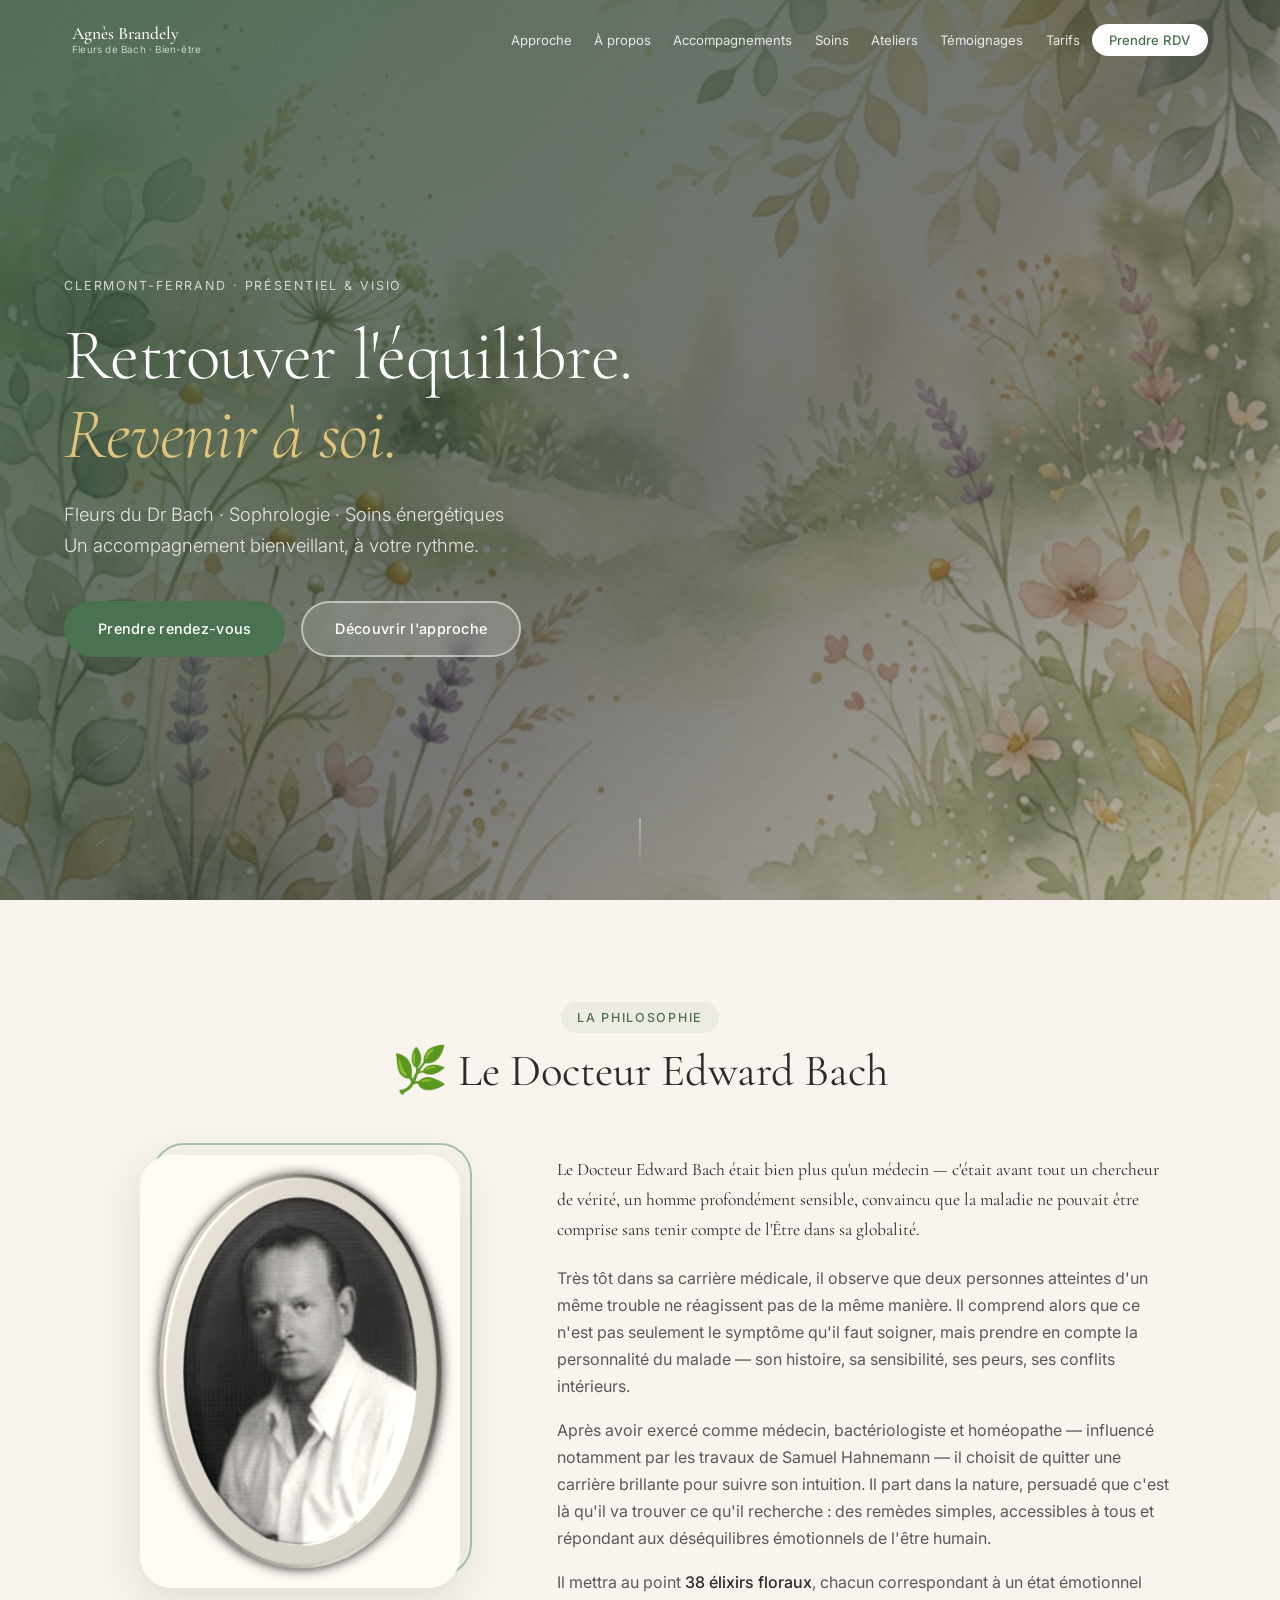
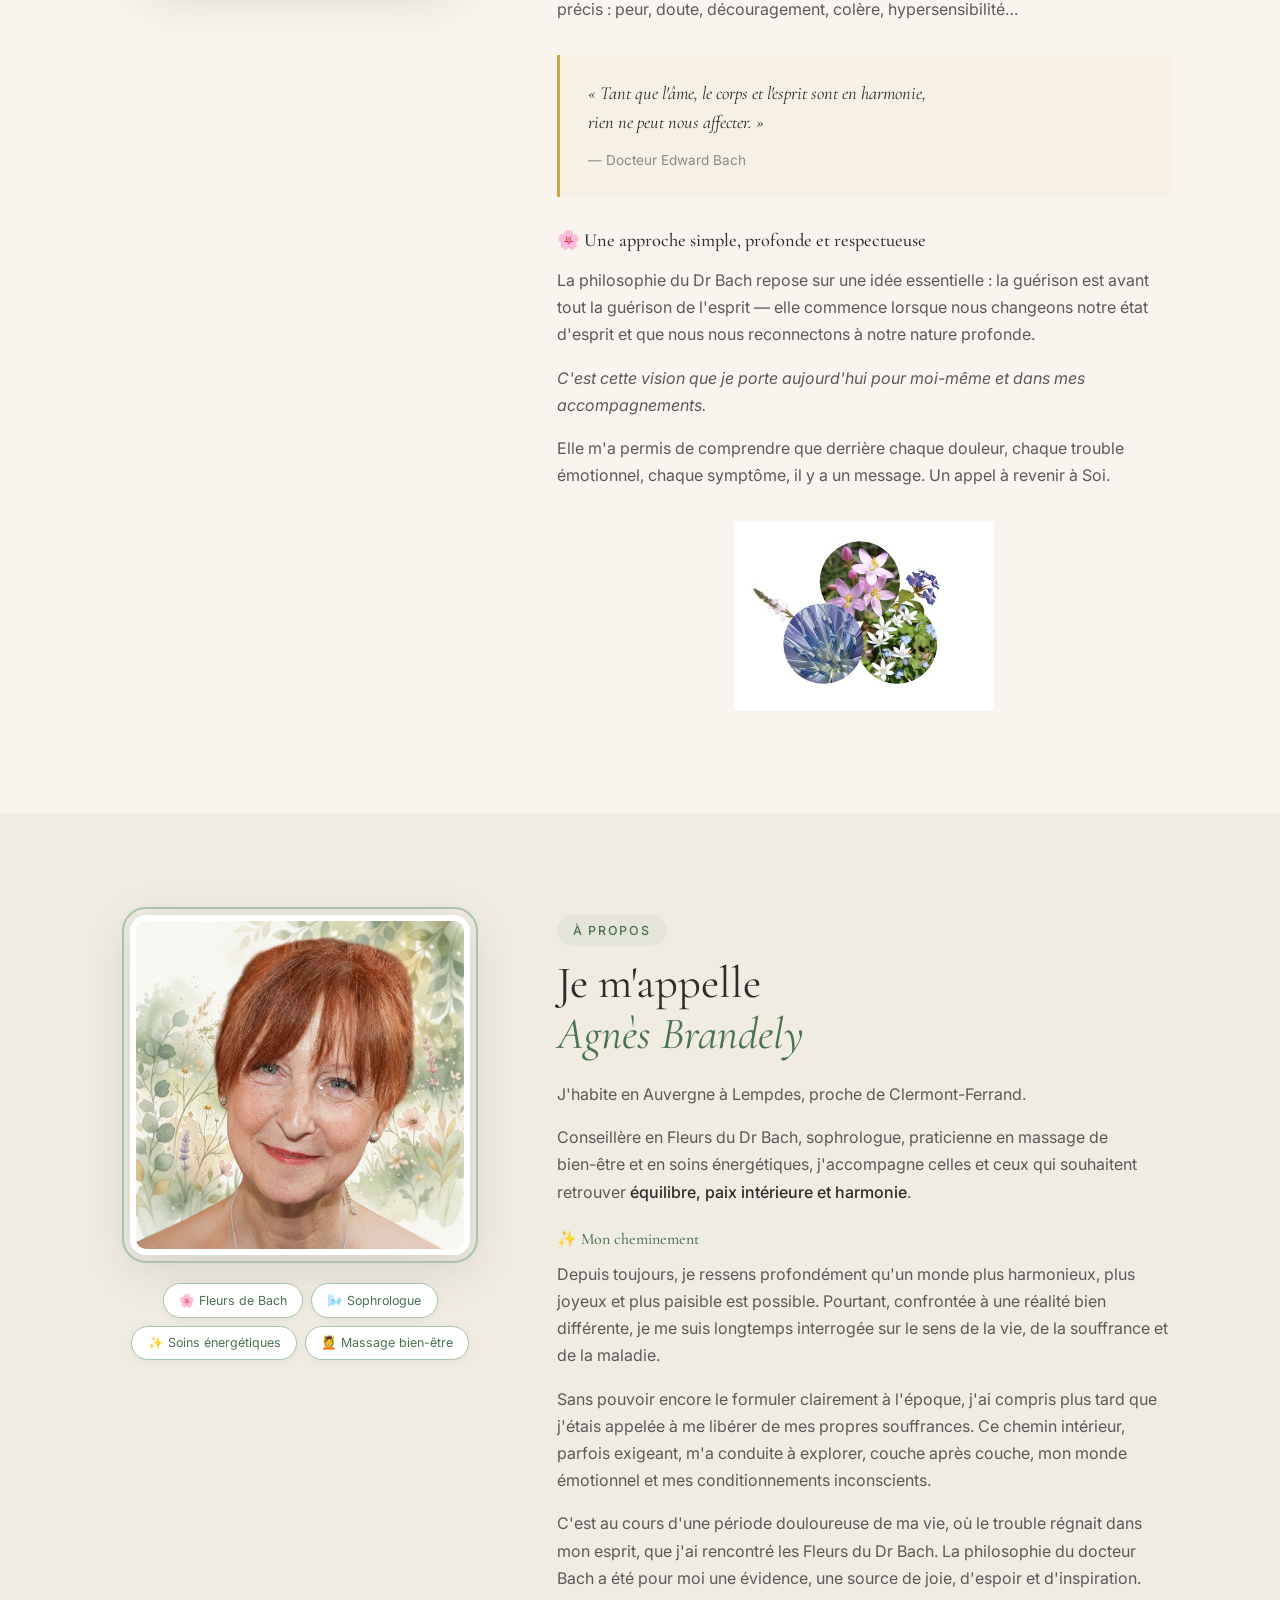
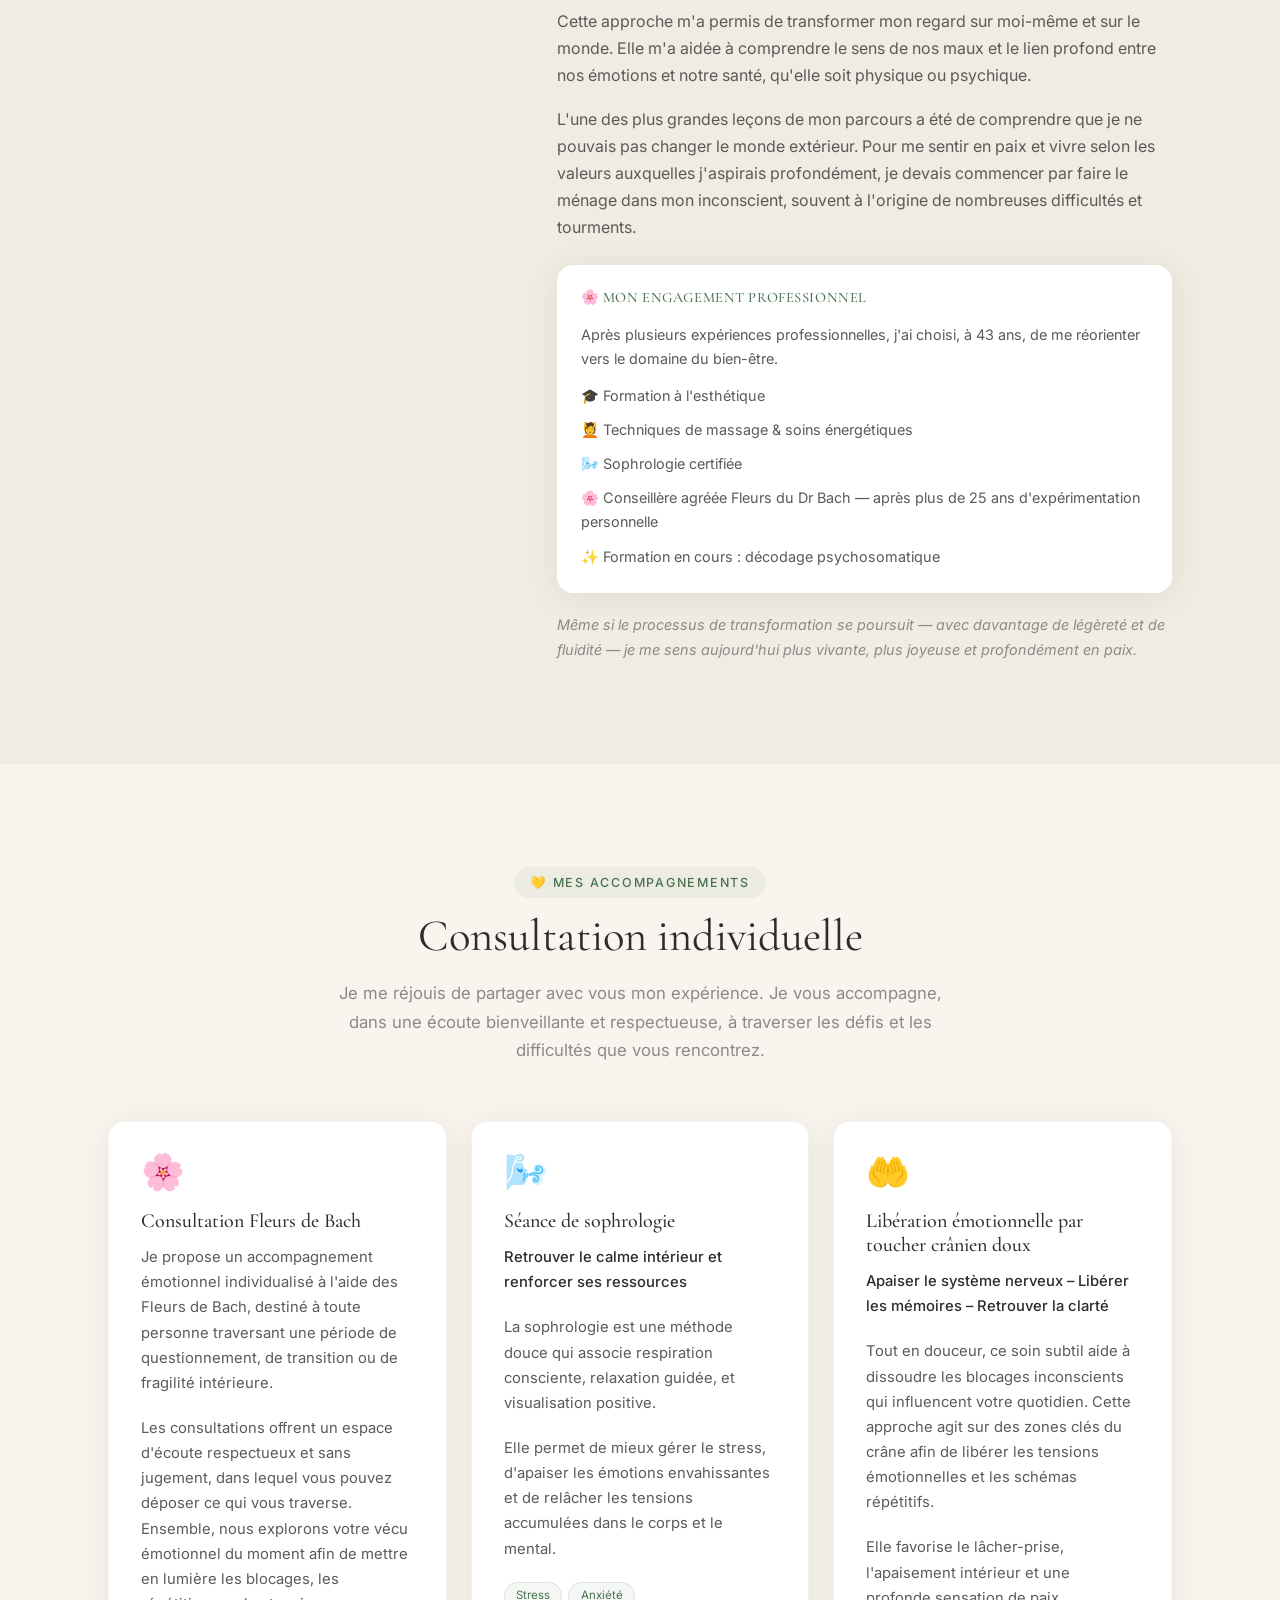
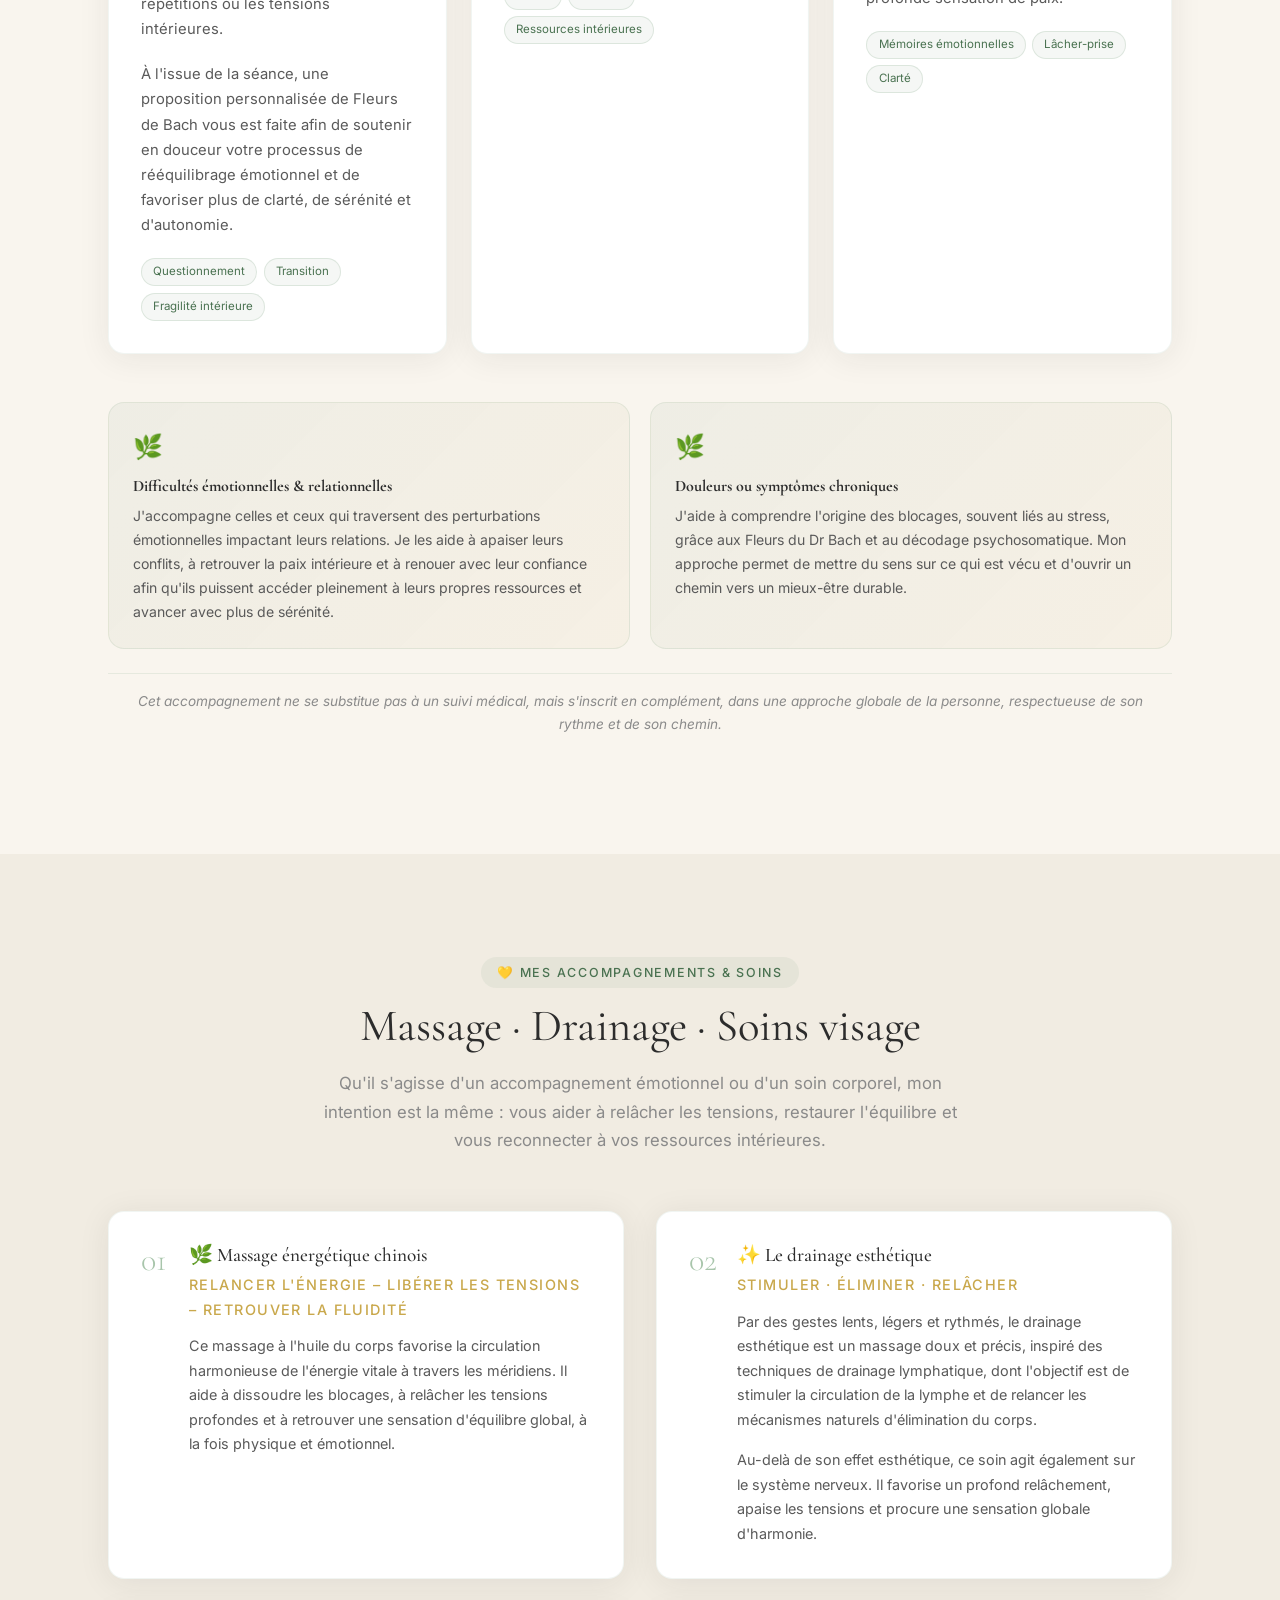
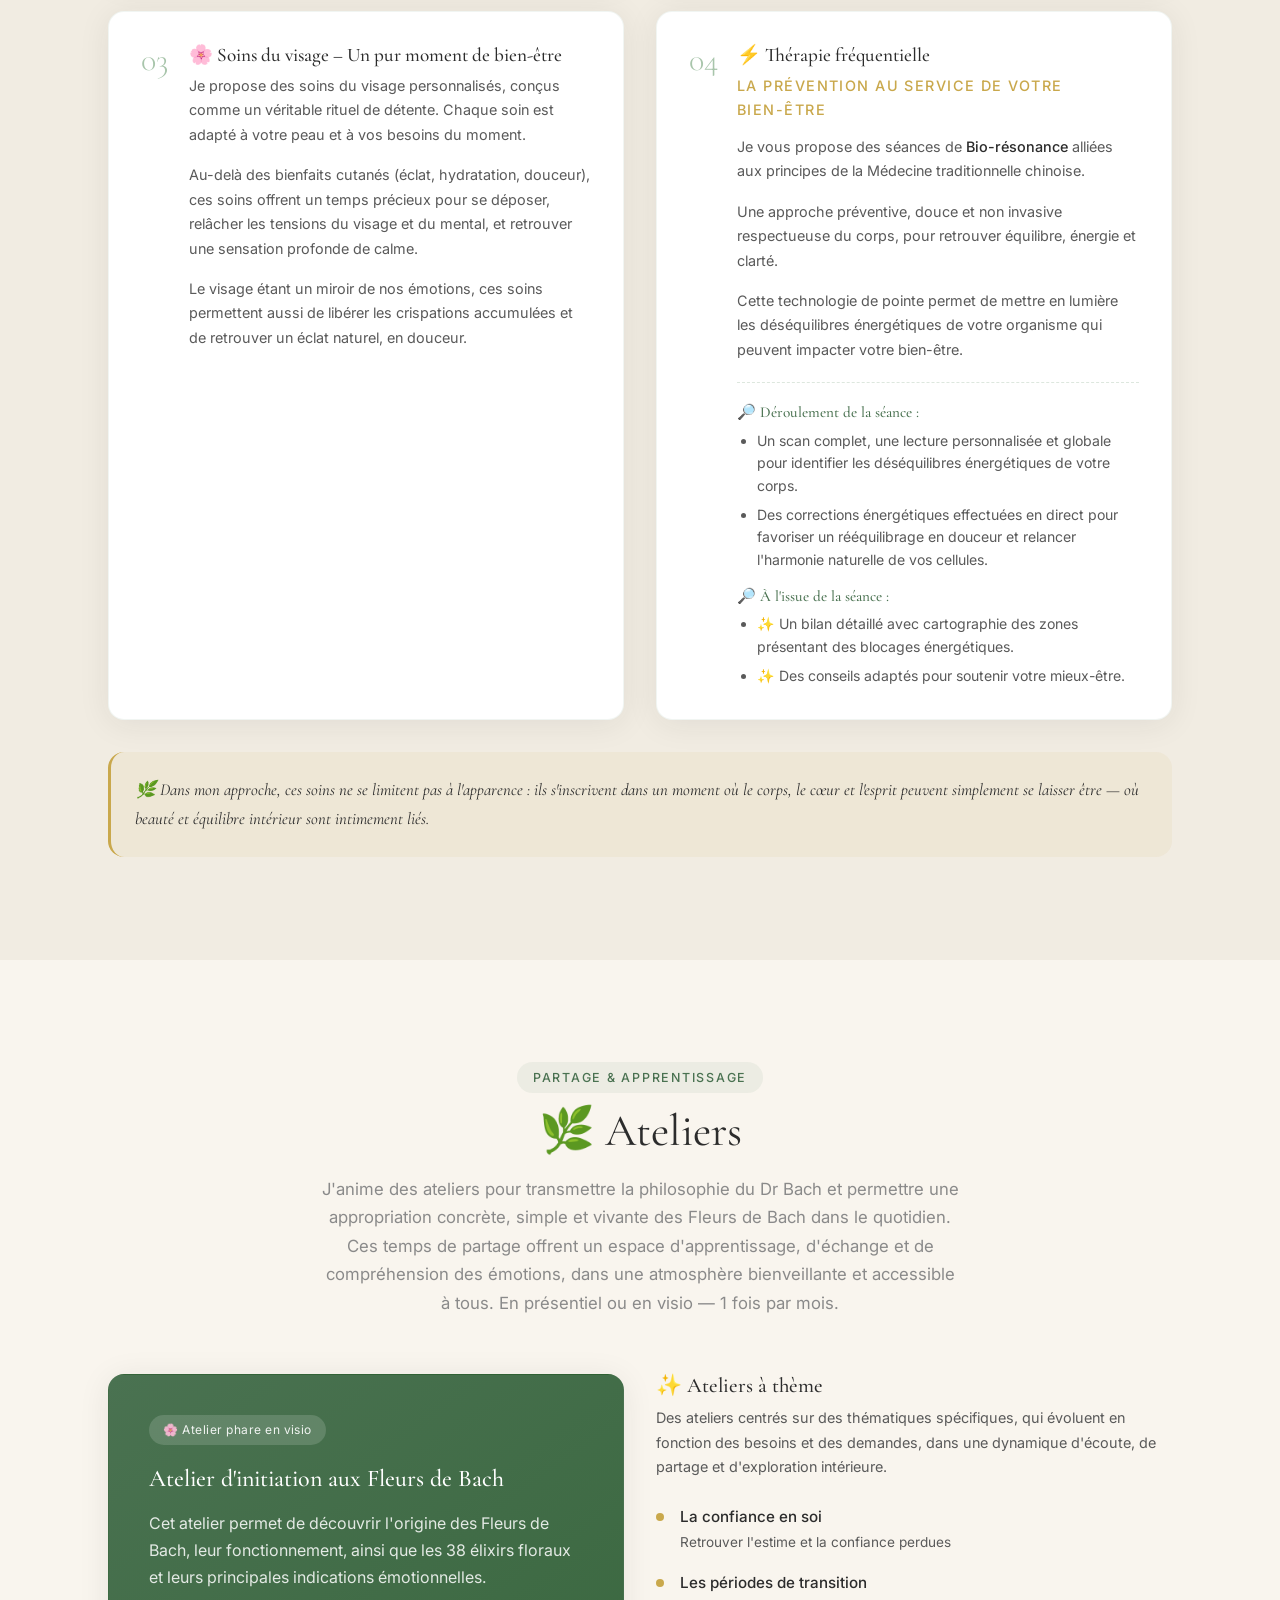
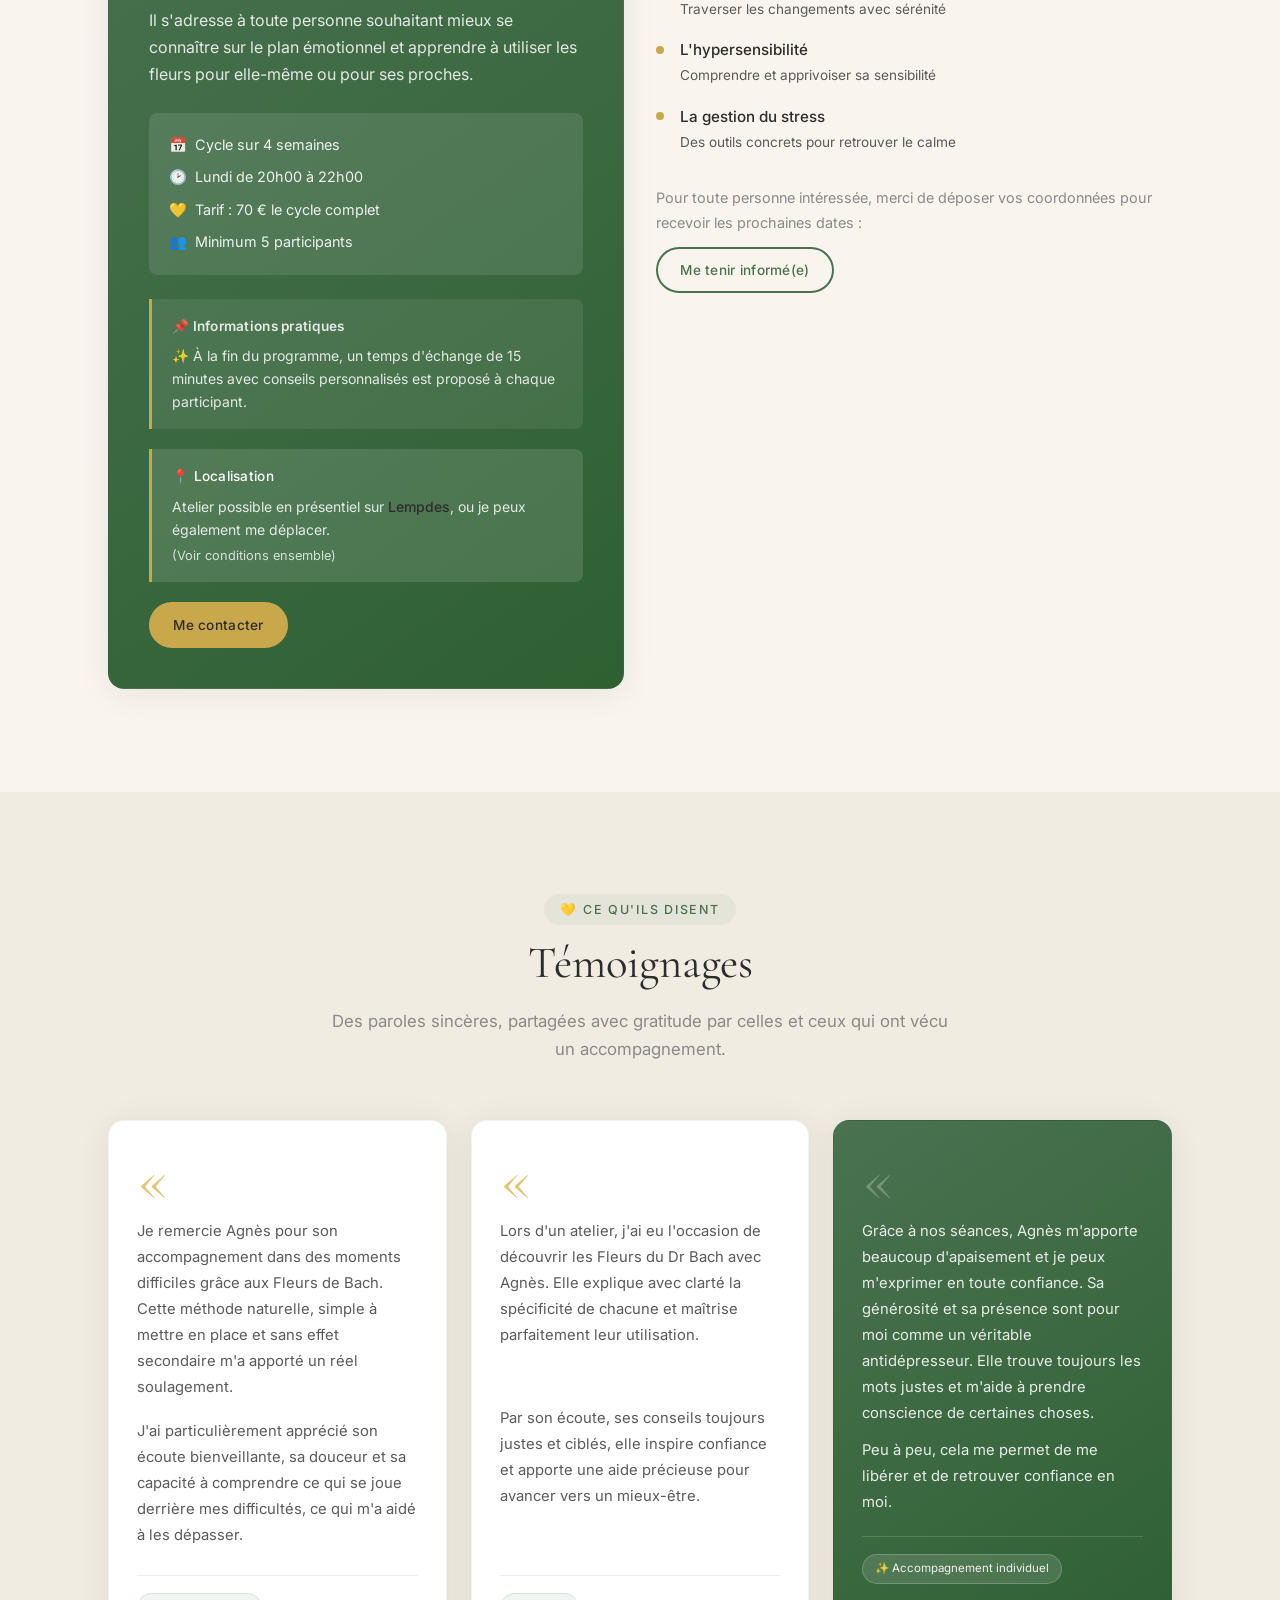
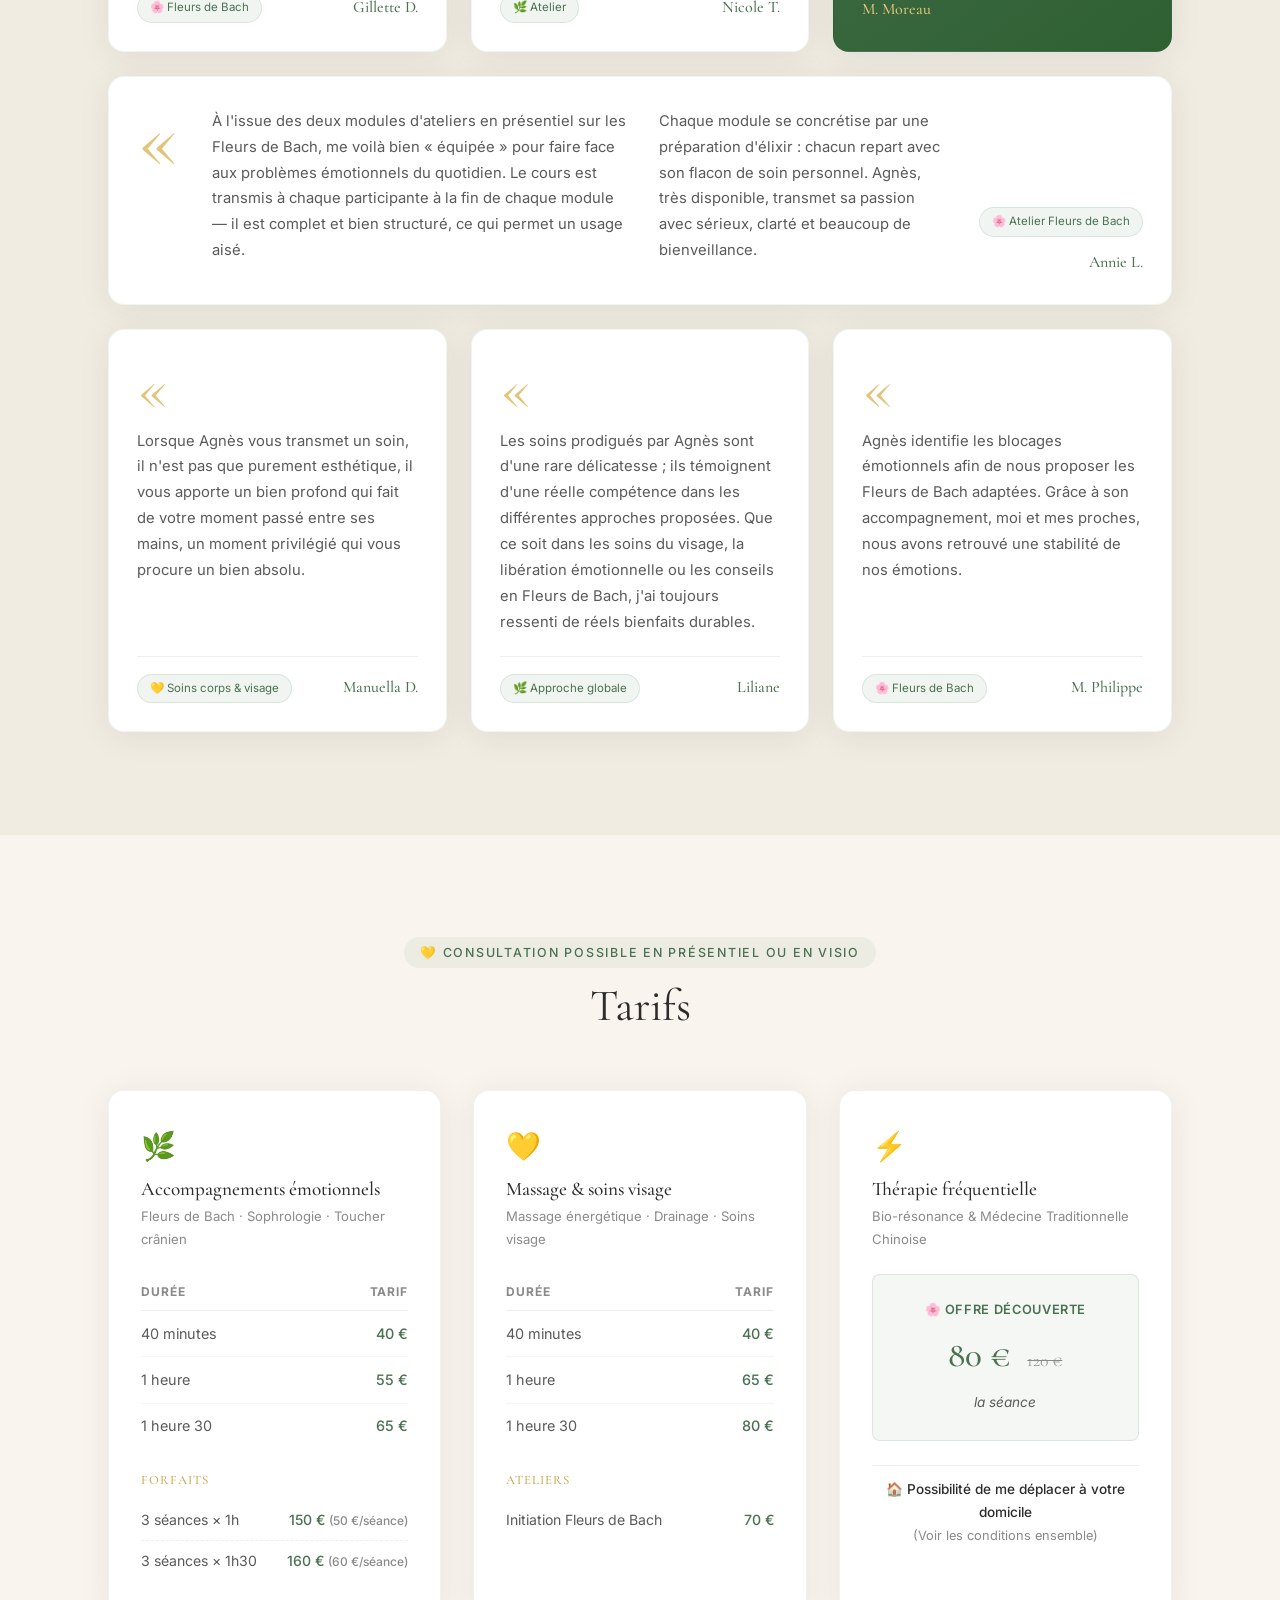
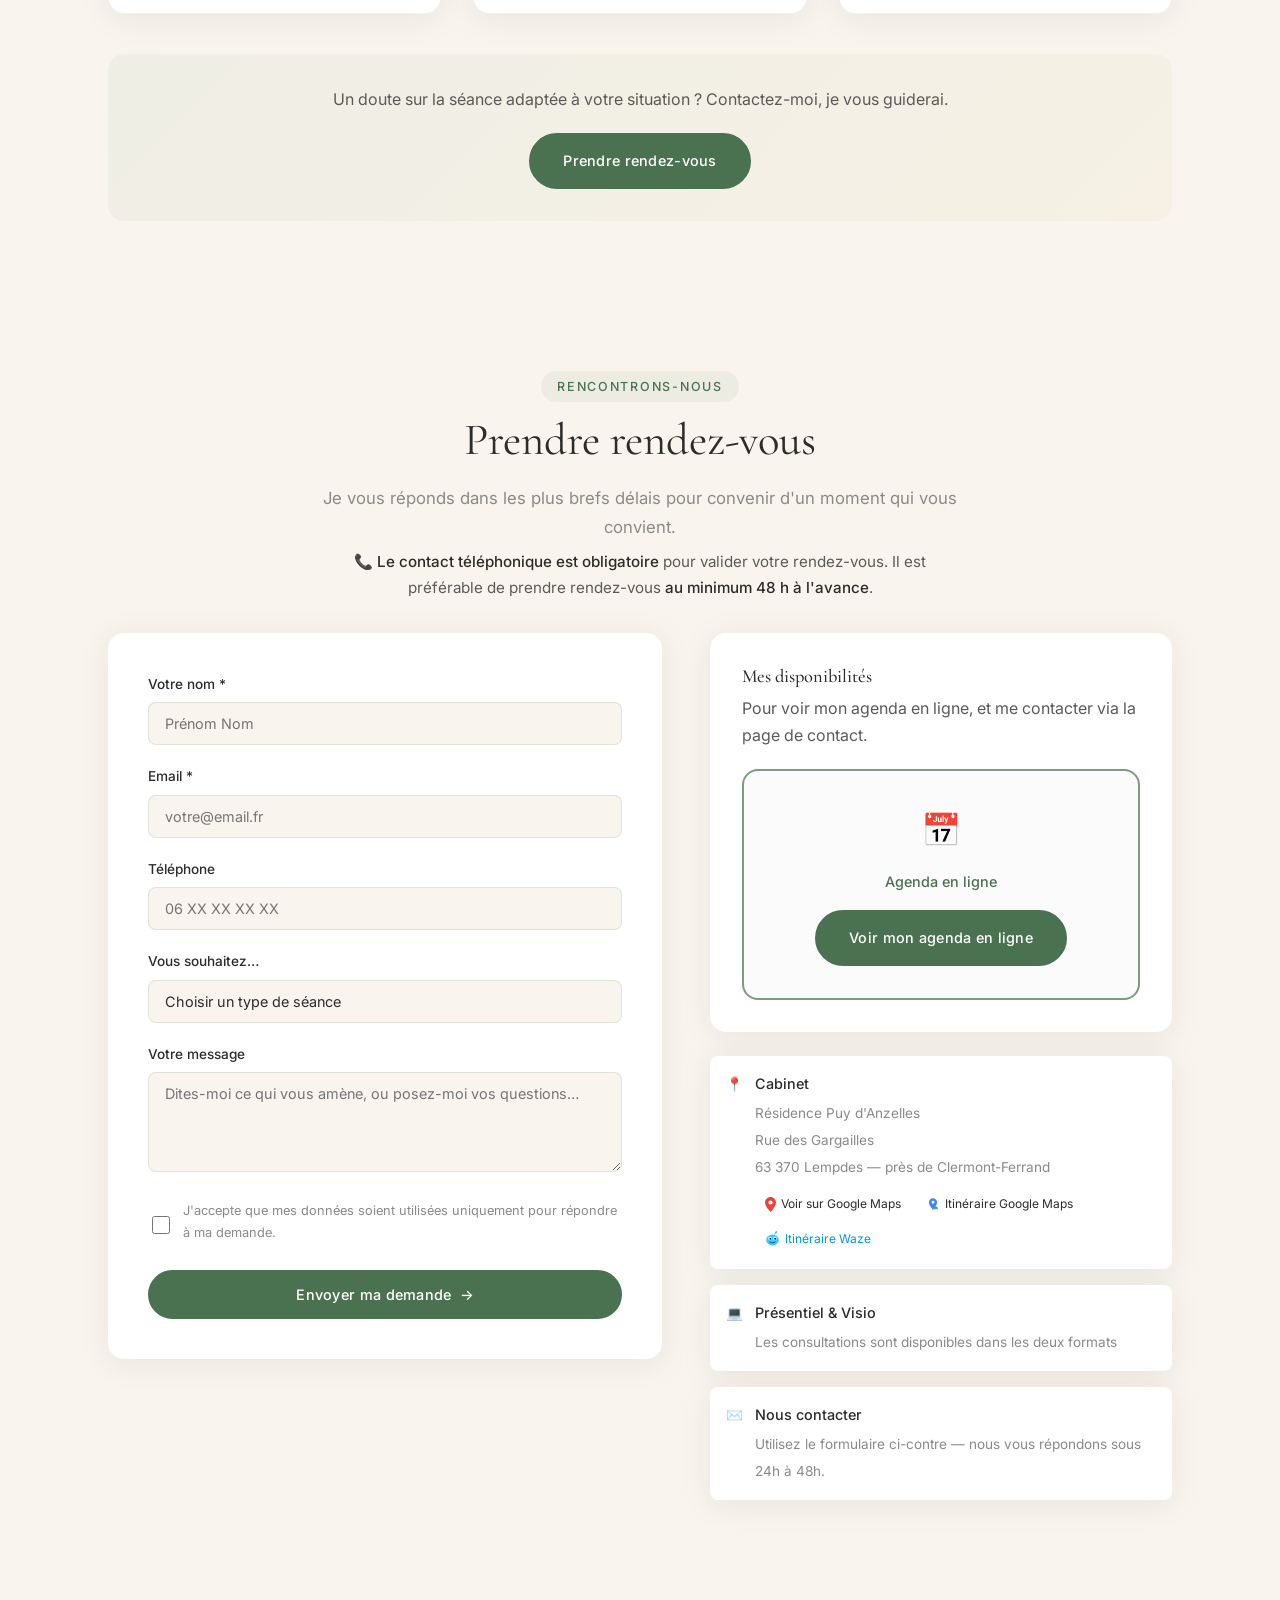
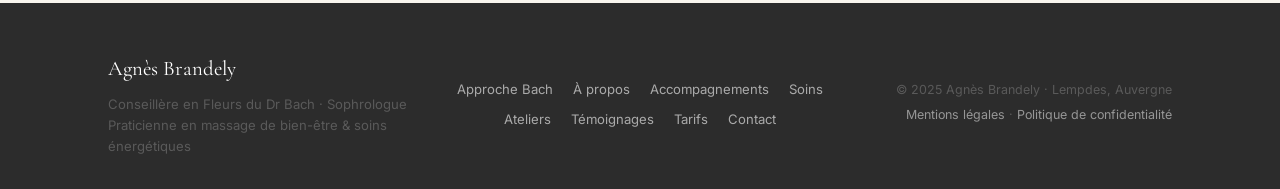
==== commit 36b991f2: "feat(soins): move bio-resonance care to soins grid as fourth item" ====
--- a/index.html
+++ b/index.html
@@ -372,41 +372,6 @@
                     </div>
                 </article>
 
-                <article class="card reveal" aria-labelledby="card-frequentiel">
-                    <div class="card-icon" aria-hidden="true">⚡</div>
-                    <h3 id="card-frequentiel" class="card-title">Thérapie fréquentielle</h3>
-                    <p class="card-text">
-                        <strong>La prévention au service de votre bien-être.</strong>
-                    </p>
-                    <p class="card-text">
-                        Je vous propose des séances de <strong>Bio-résonance</strong> alliées aux principes de la Médecine traditionnelle chinoise.
-                        Une approche préventive, douce et non invasive, respectueuse du corps, pour retrouver équilibre, énergie et clarté.
-                    </p>
-                    <p class="card-text">
-                        Cette technologie révolutionnaire de nouvelle génération permet de mettre en lumière les déséquilibres énergétiques de votre organisme qui peuvent impacter votre bien-être.
-                    </p>
-                    
-                    <div style="margin-top: 1.25rem; padding-top: 1.25rem; border-top: 1px dashed rgba(122, 158, 126, 0.25);">
-                        <h4 style="font-size: 0.95rem; font-weight: 500; margin-bottom: 0.5rem; color: var(--sage-dark);">🔎 Déroulement de la séance :</h4>
-                        <ul style="margin: 0 0 1rem 0; padding-left: 1.25rem; font-size: 0.88rem; line-height: 1.6; color: var(--text-light); list-style-type: disc;">
-                            <li style="margin-bottom: 0.4rem;">Un scan complet, une lecture personnalisée et globale pour identifier les déséquilibres énergétiques de votre corps.</li>
-                            <li>Des corrections énergétiques effectuées en direct pour favoriser un rééquilibrage en douceur et relancer l'harmonie naturelle de vos cellules.</li>
-                        </ul>
-                        
-                        <h4 style="font-size: 0.95rem; font-weight: 500; margin-bottom: 0.5rem; color: var(--sage-dark);">🔎 À l'issue de la séance :</h4>
-                        <ul style="margin: 0; padding-left: 1.25rem; font-size: 0.88rem; line-height: 1.6; color: var(--text-light); list-style-type: disc;">
-                            <li style="margin-bottom: 0.4rem;">✨ Un bilan détaillé avec cartographie des zones présentant des blocages énergétiques.</li>
-                            <li>✨ Des conseils adaptés pour soutenir votre mieux-être.</li>
-                        </ul>
-                    </div>
-                    
-                    <div class="card-tags" style="margin-top: 1.25rem;">
-                        <span>Bio-résonance</span>
-                        <span>Médecine Chinoise</span>
-                        <span>Prévention</span>
-                    </div>
-                </article>
-
             </div>
 
             <div class="accompagnement-footer reveal">
@@ -503,9 +468,30 @@
                     </div>
                 </article>
 
-                <div class="soin-flowers-img reveal" aria-hidden="true">
-                    <img src="images/fleur_bach_jaune.jpg" alt="" class="soin-flower" />
-                </div>
+                <article class="soin-item reveal" aria-labelledby="soin-frequentiel">
+                    <div class="soin-number" aria-hidden="true">04</div>
+                    <div class="soin-content">
+                        <h3 id="soin-frequentiel" class="soin-title">⚡ Thérapie fréquentielle</h3>
+                        <p class="soin-tagline">La prévention au service de votre bien-être</p>
+                        <p>Je vous propose des séances de <strong>Bio-résonance</strong> alliées aux principes de la Médecine traditionnelle chinoise.</p>
+                        <p>Une approche préventive, douce et non invasive respectueuse du corps, pour retrouver équilibre, énergie et clarté.</p>
+                        <p>Cette technologie de pointe permet de mettre en lumière les déséquilibres énergétiques de votre organisme qui peuvent impacter votre bien-être.</p>
+                        
+                        <div style="margin-top: 1.25rem; padding-top: 1.25rem; border-top: 1px dashed rgba(122, 158, 126, 0.25);">
+                            <h4 style="font-size: 0.95rem; font-weight: 500; margin-bottom: 0.5rem; color: var(--sage-dark);">🔎 Déroulement de la séance :</h4>
+                            <ul style="margin: 0 0 1rem 0; padding-left: 1.25rem; font-size: 0.88rem; line-height: 1.6; color: var(--text-light); list-style-type: disc;">
+                                <li style="margin-bottom: 0.4rem;">Un scan complet, une lecture personnalisée et globale pour identifier les déséquilibres énergétiques de votre corps.</li>
+                                <li>Des corrections énergétiques effectuées en direct pour favoriser un rééquilibrage en douceur et relancer l'harmonie naturelle de vos cellules.</li>
+                            </ul>
+                            
+                            <h4 style="font-size: 0.95rem; font-weight: 500; margin-bottom: 0.5rem; color: var(--sage-dark);">🔎 À l'issue de la séance :</h4>
+                            <ul style="margin: 0; padding-left: 1.25rem; font-size: 0.88rem; line-height: 1.6; color: var(--text-light); list-style-type: disc;">
+                                <li style="margin-bottom: 0.4rem;">✨ Un bilan détaillé avec cartographie des zones présentant des blocages énergétiques.</li>
+                                <li>✨ Des conseils adaptés pour soutenir votre mieux-être.</li>
+                            </ul>
+                        </div>
+                    </div>
+                </article>
 
             </div>
 
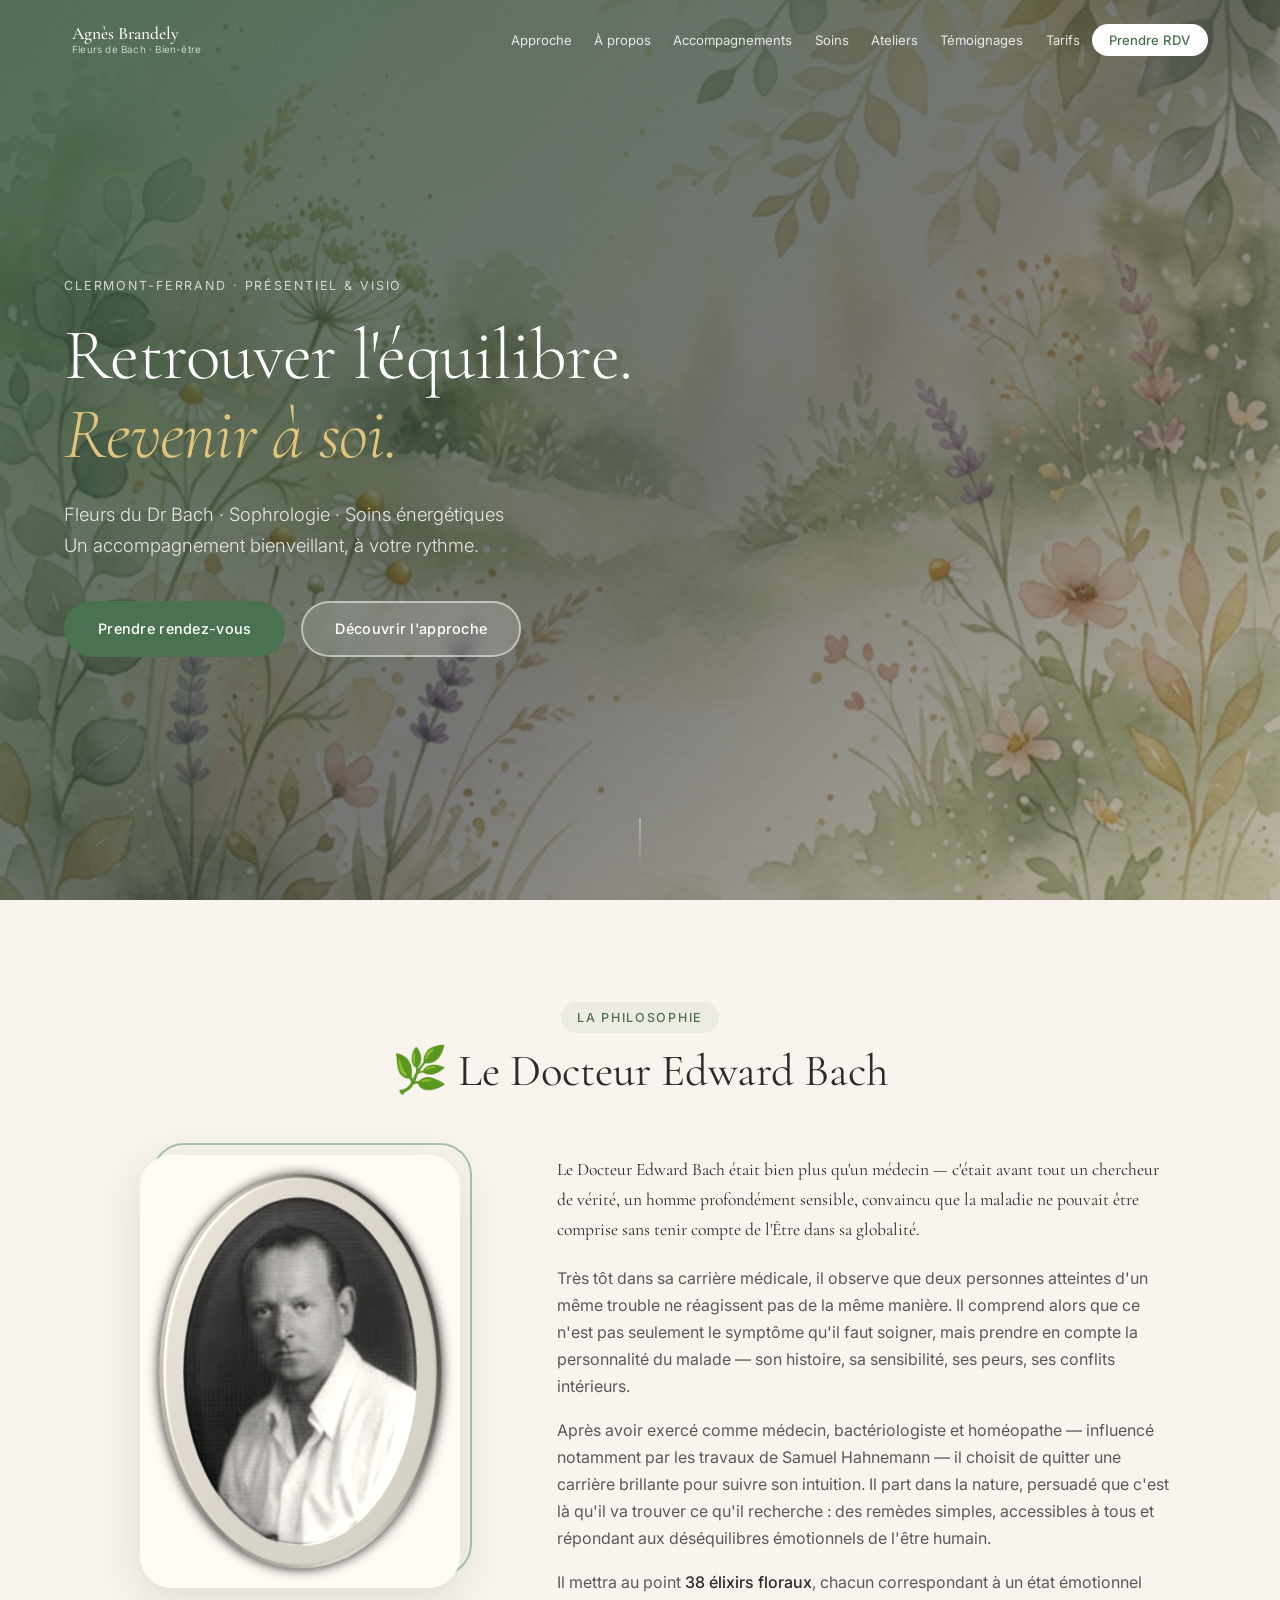
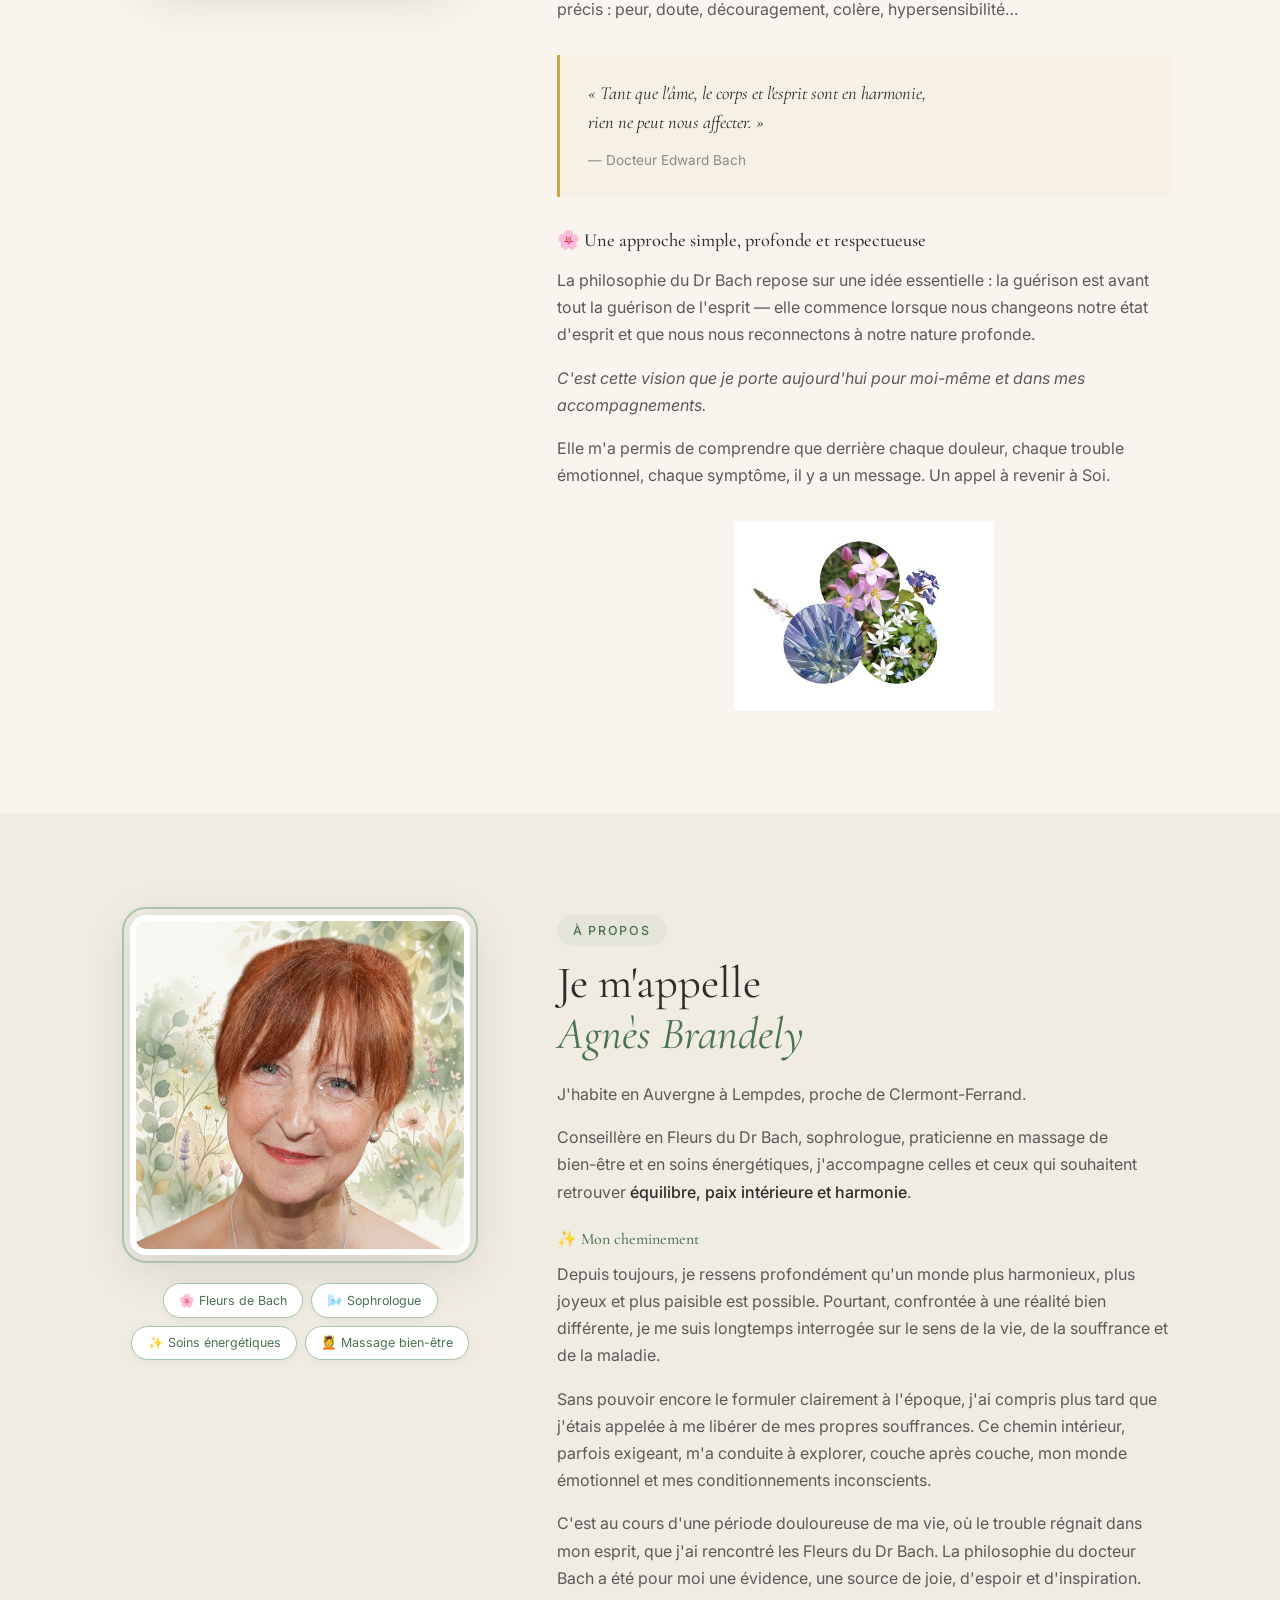
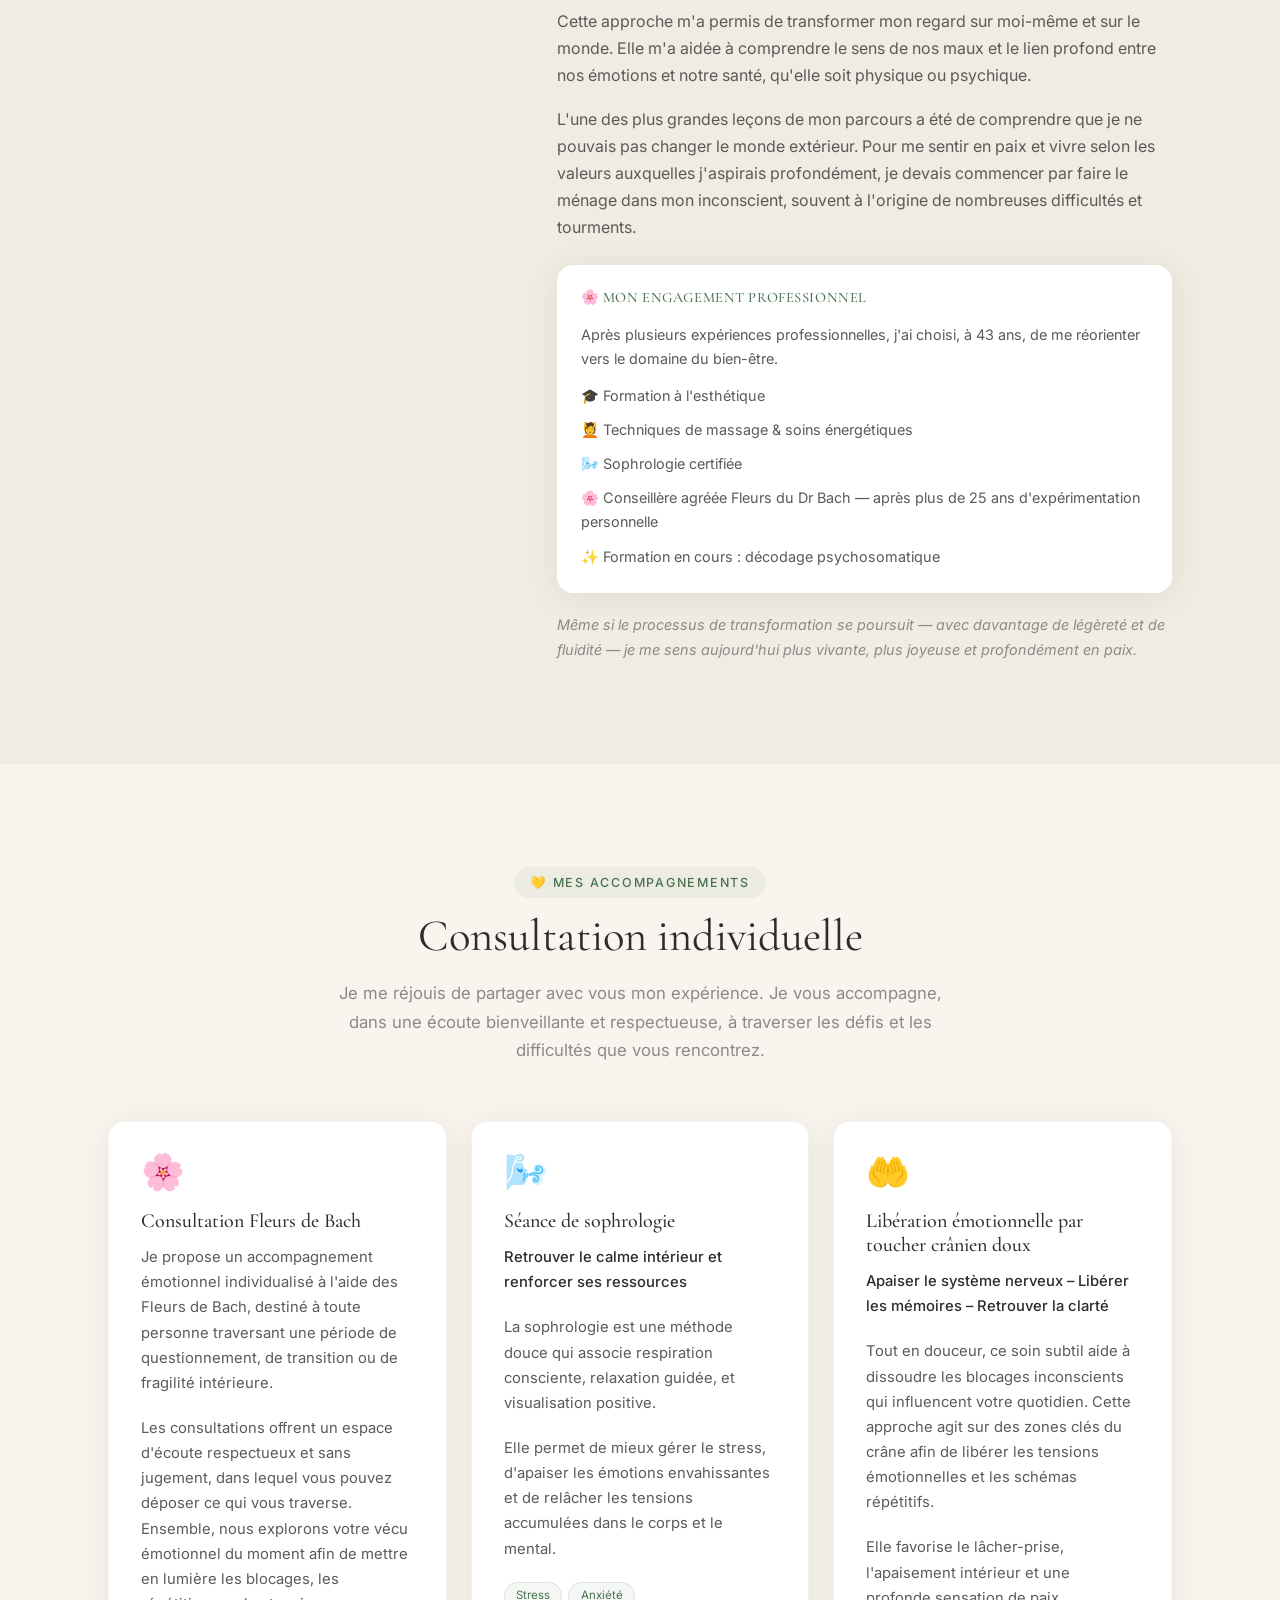
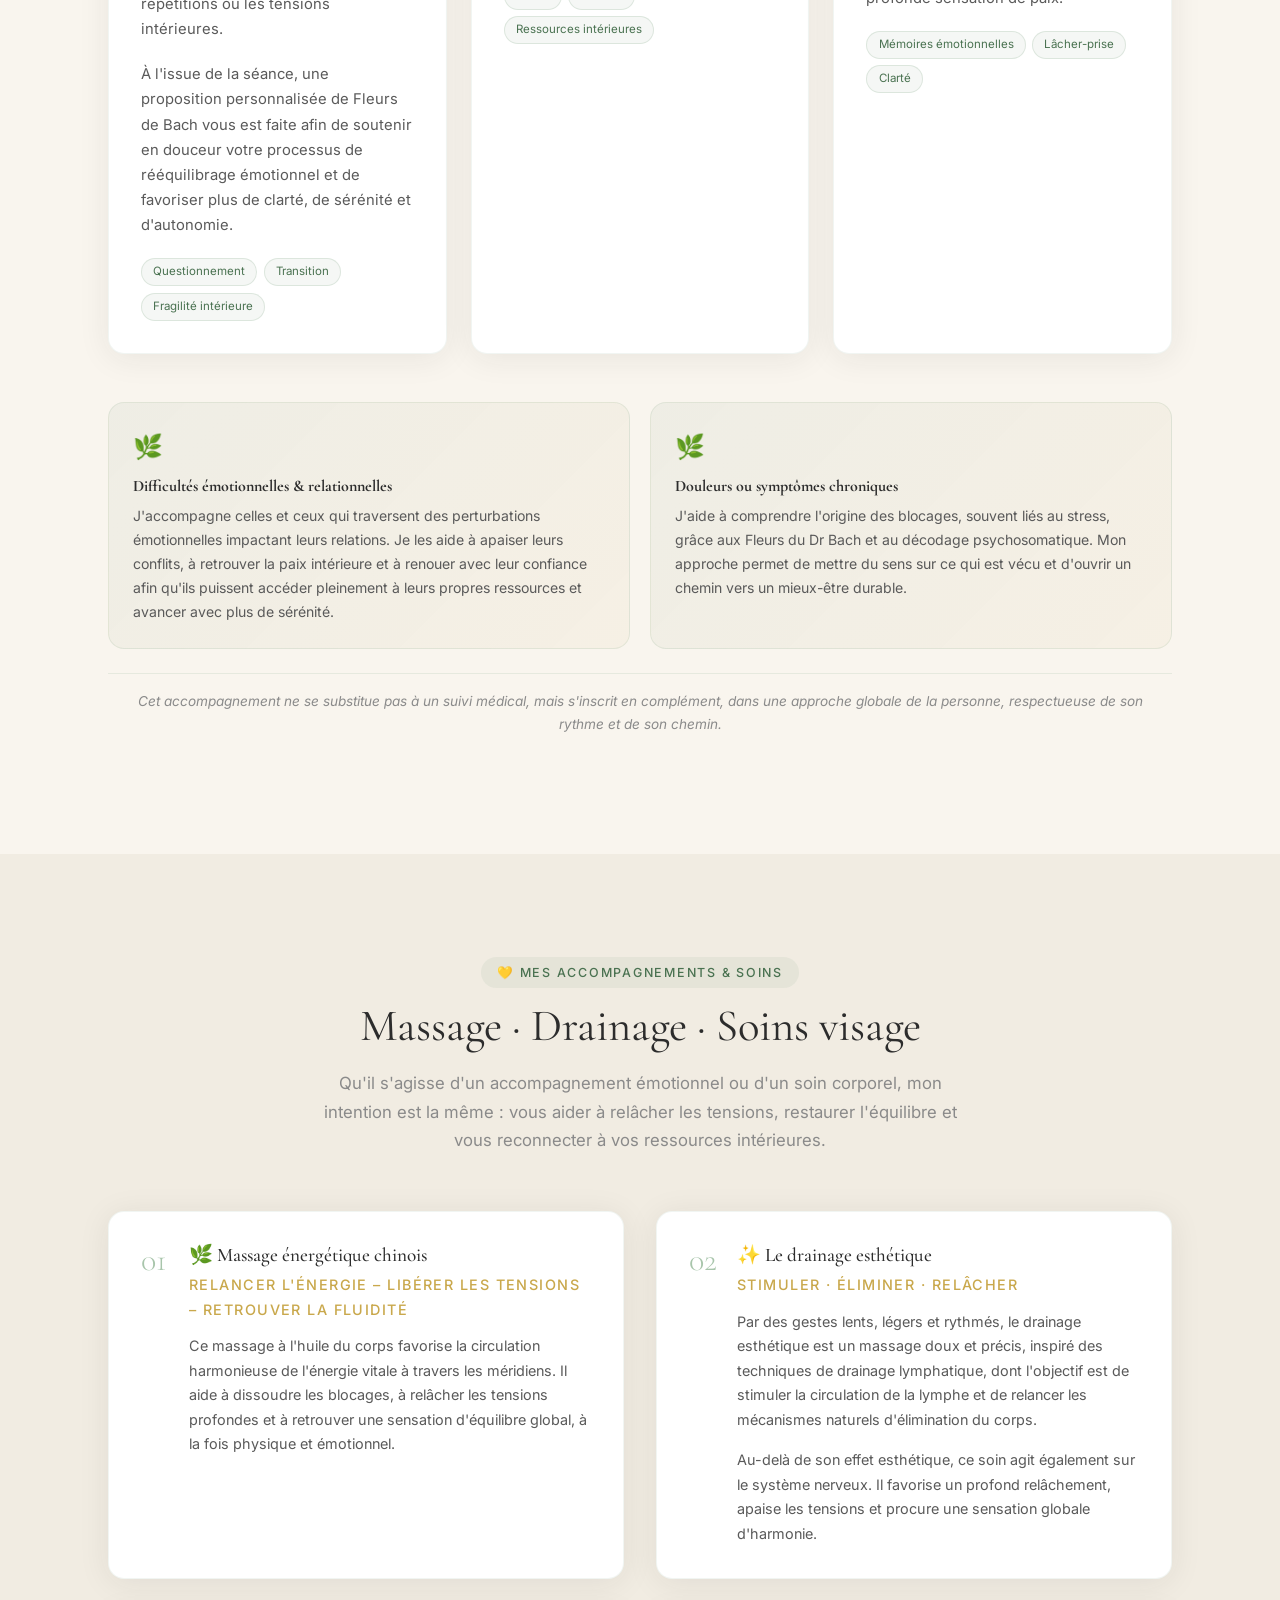
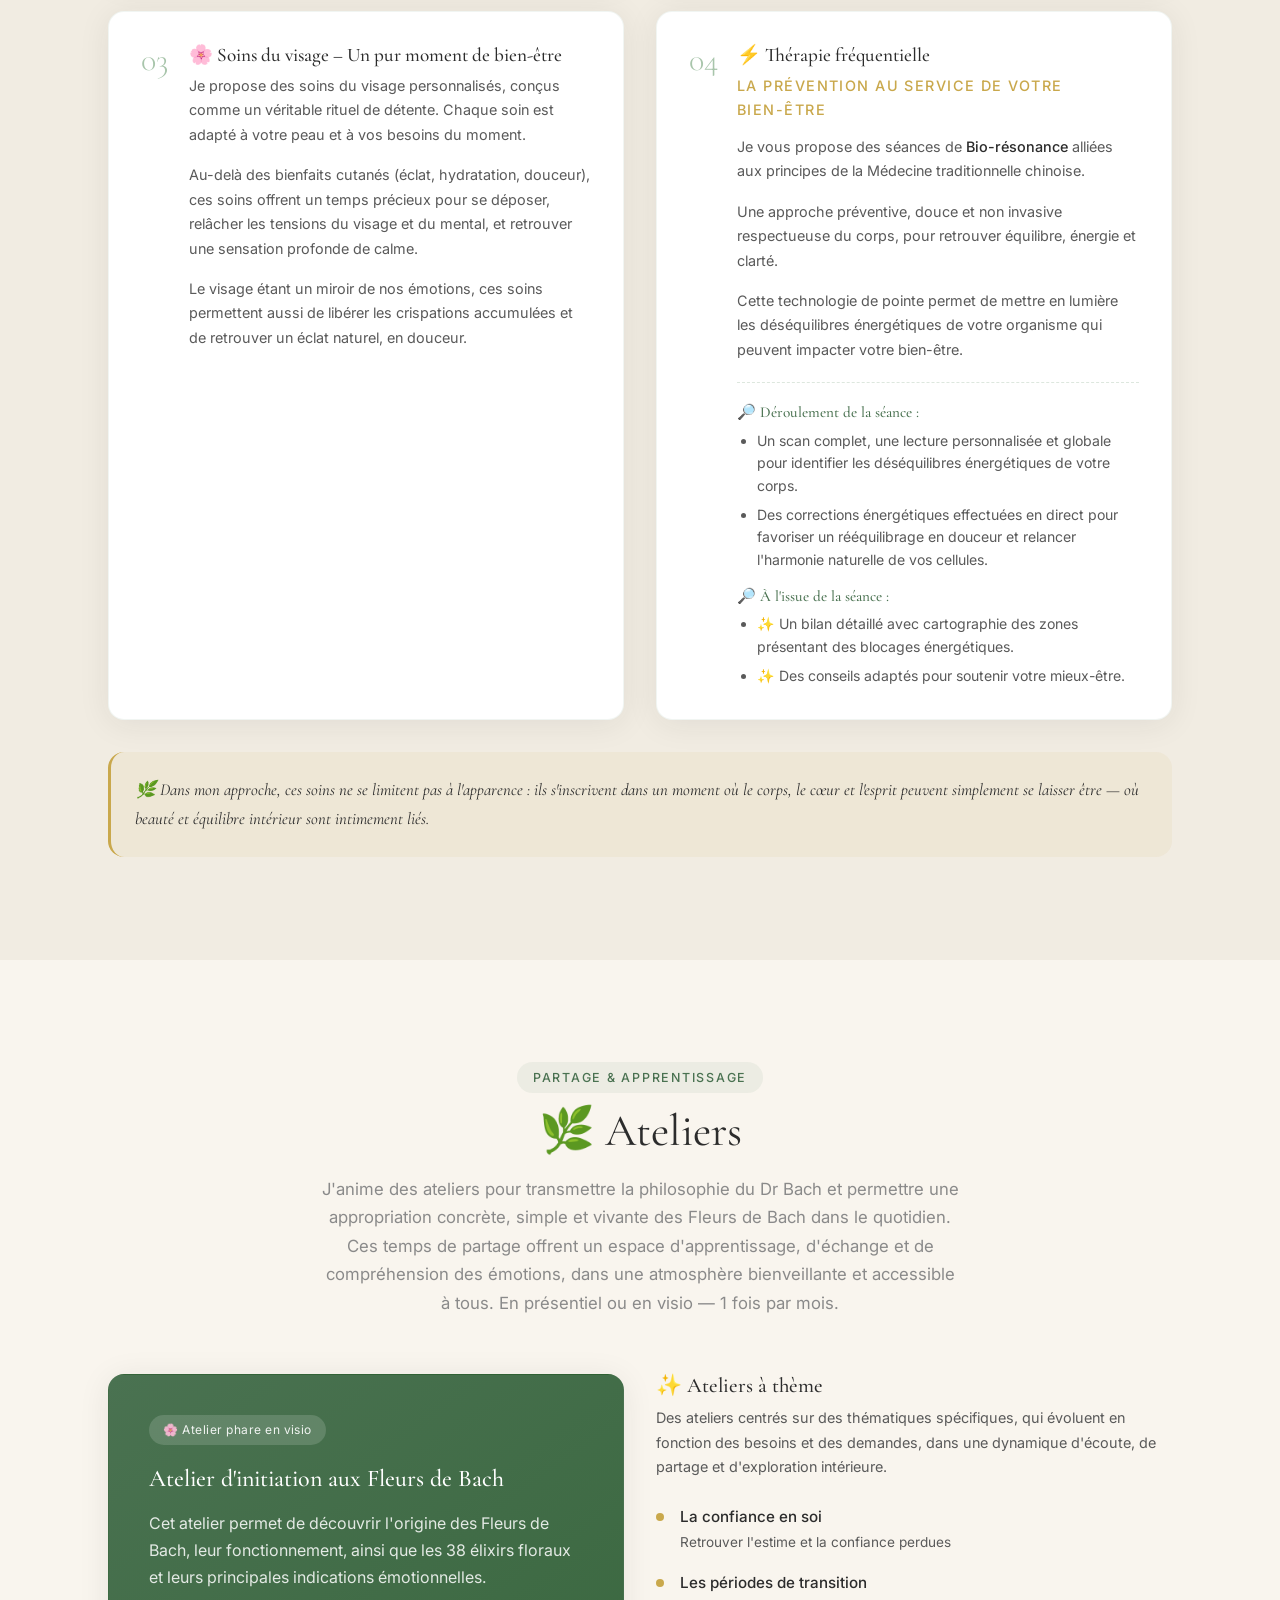
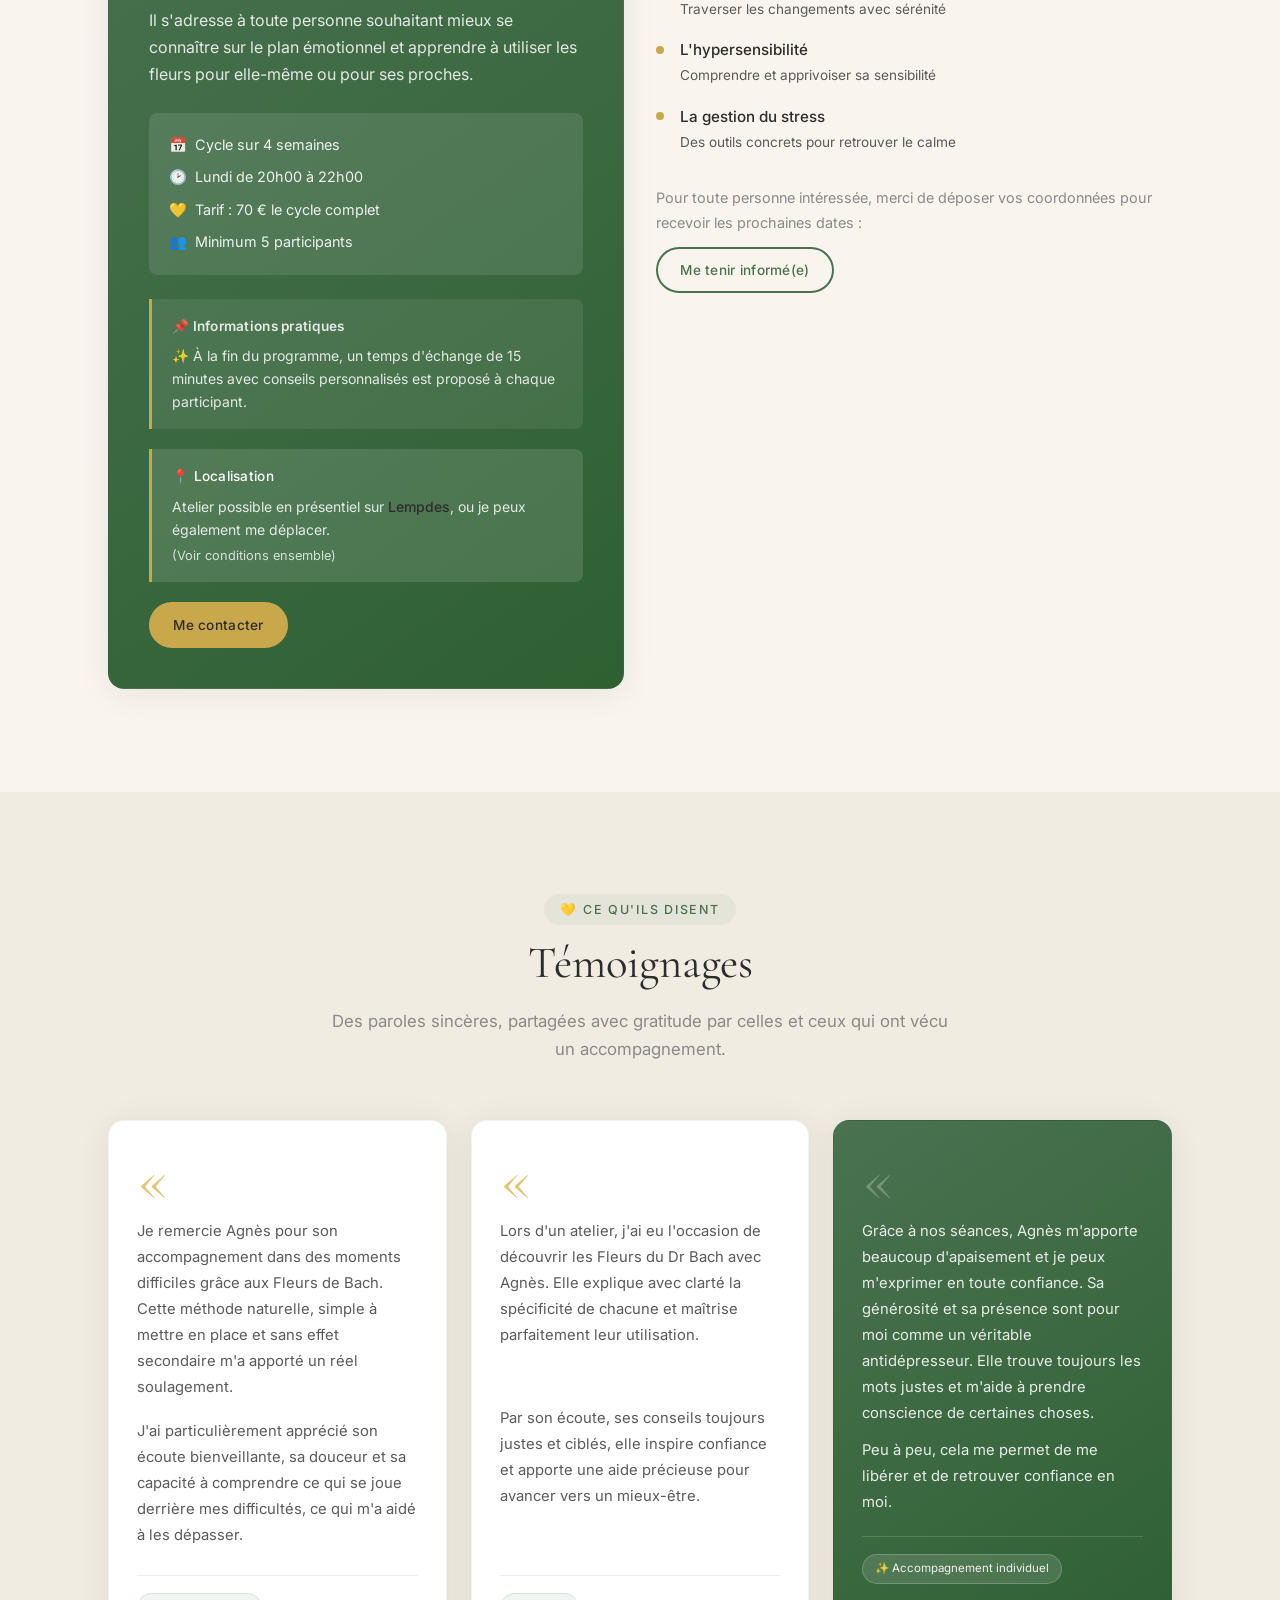
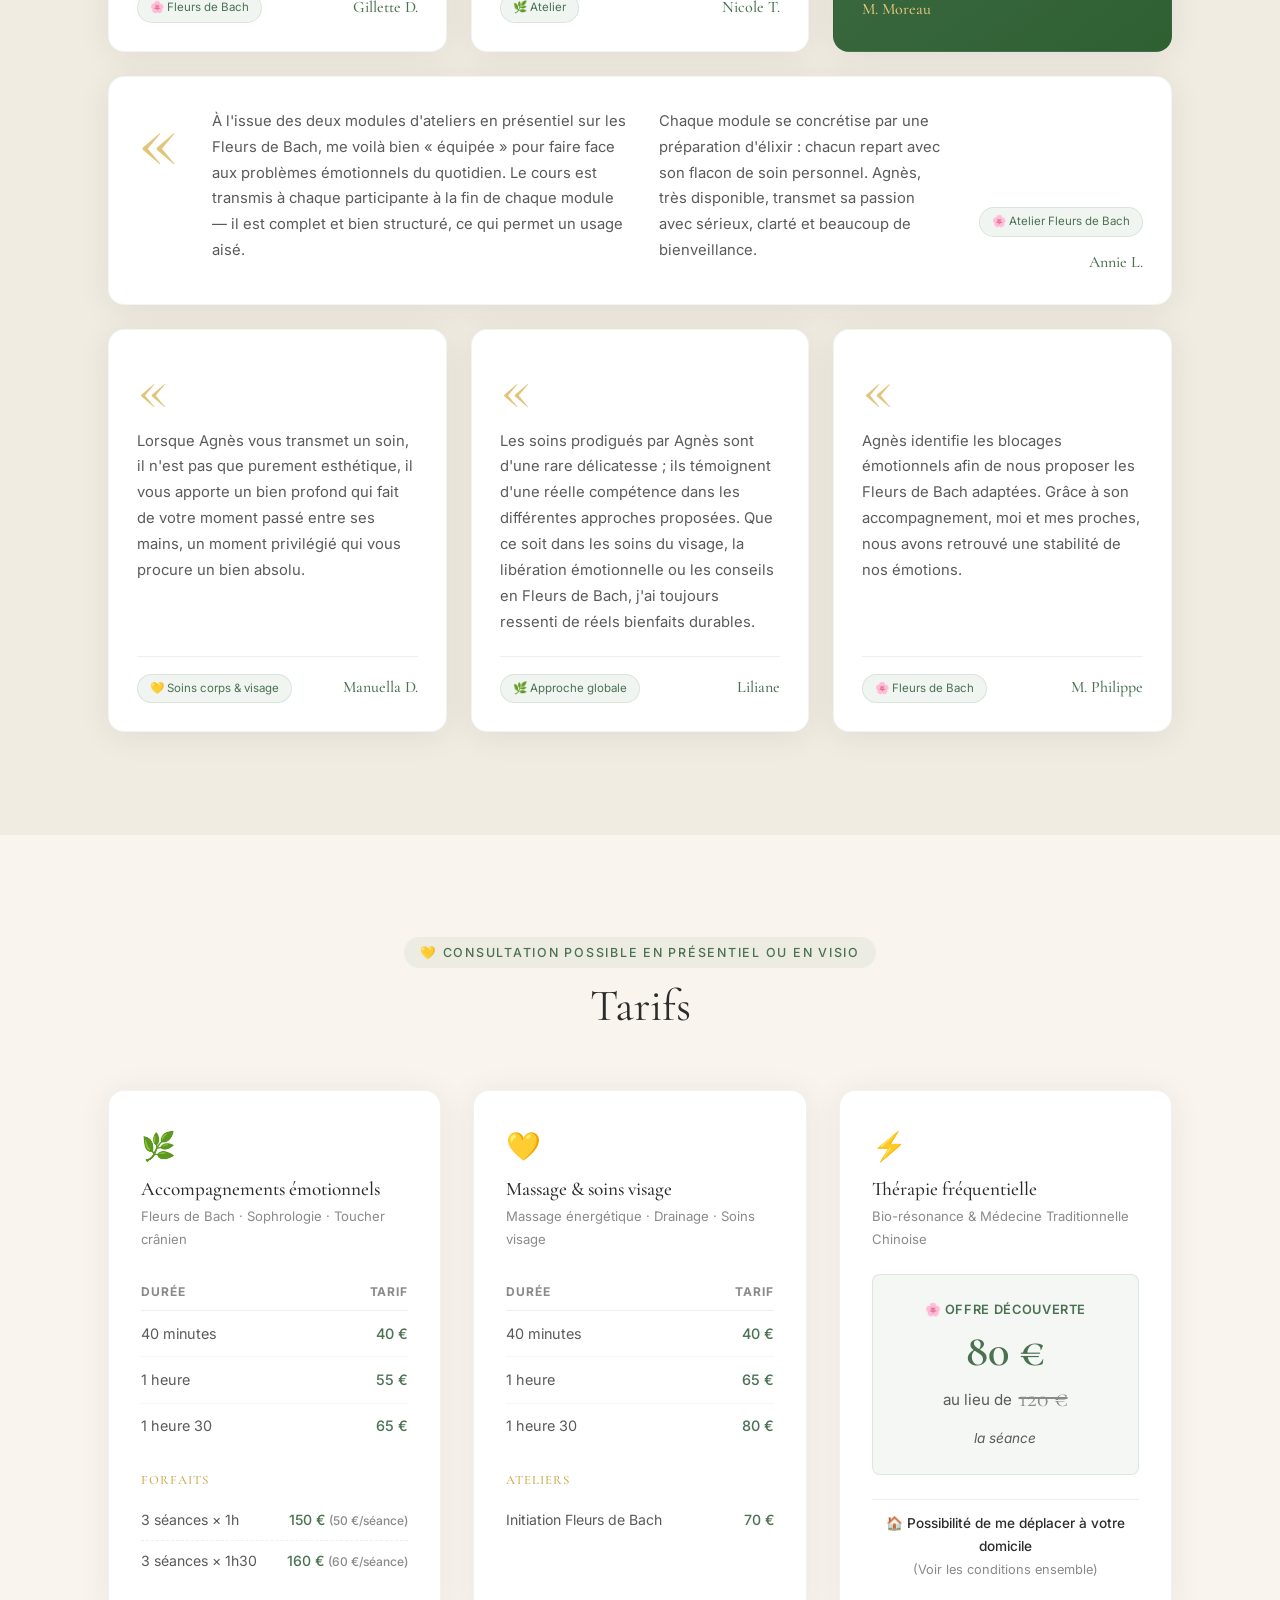
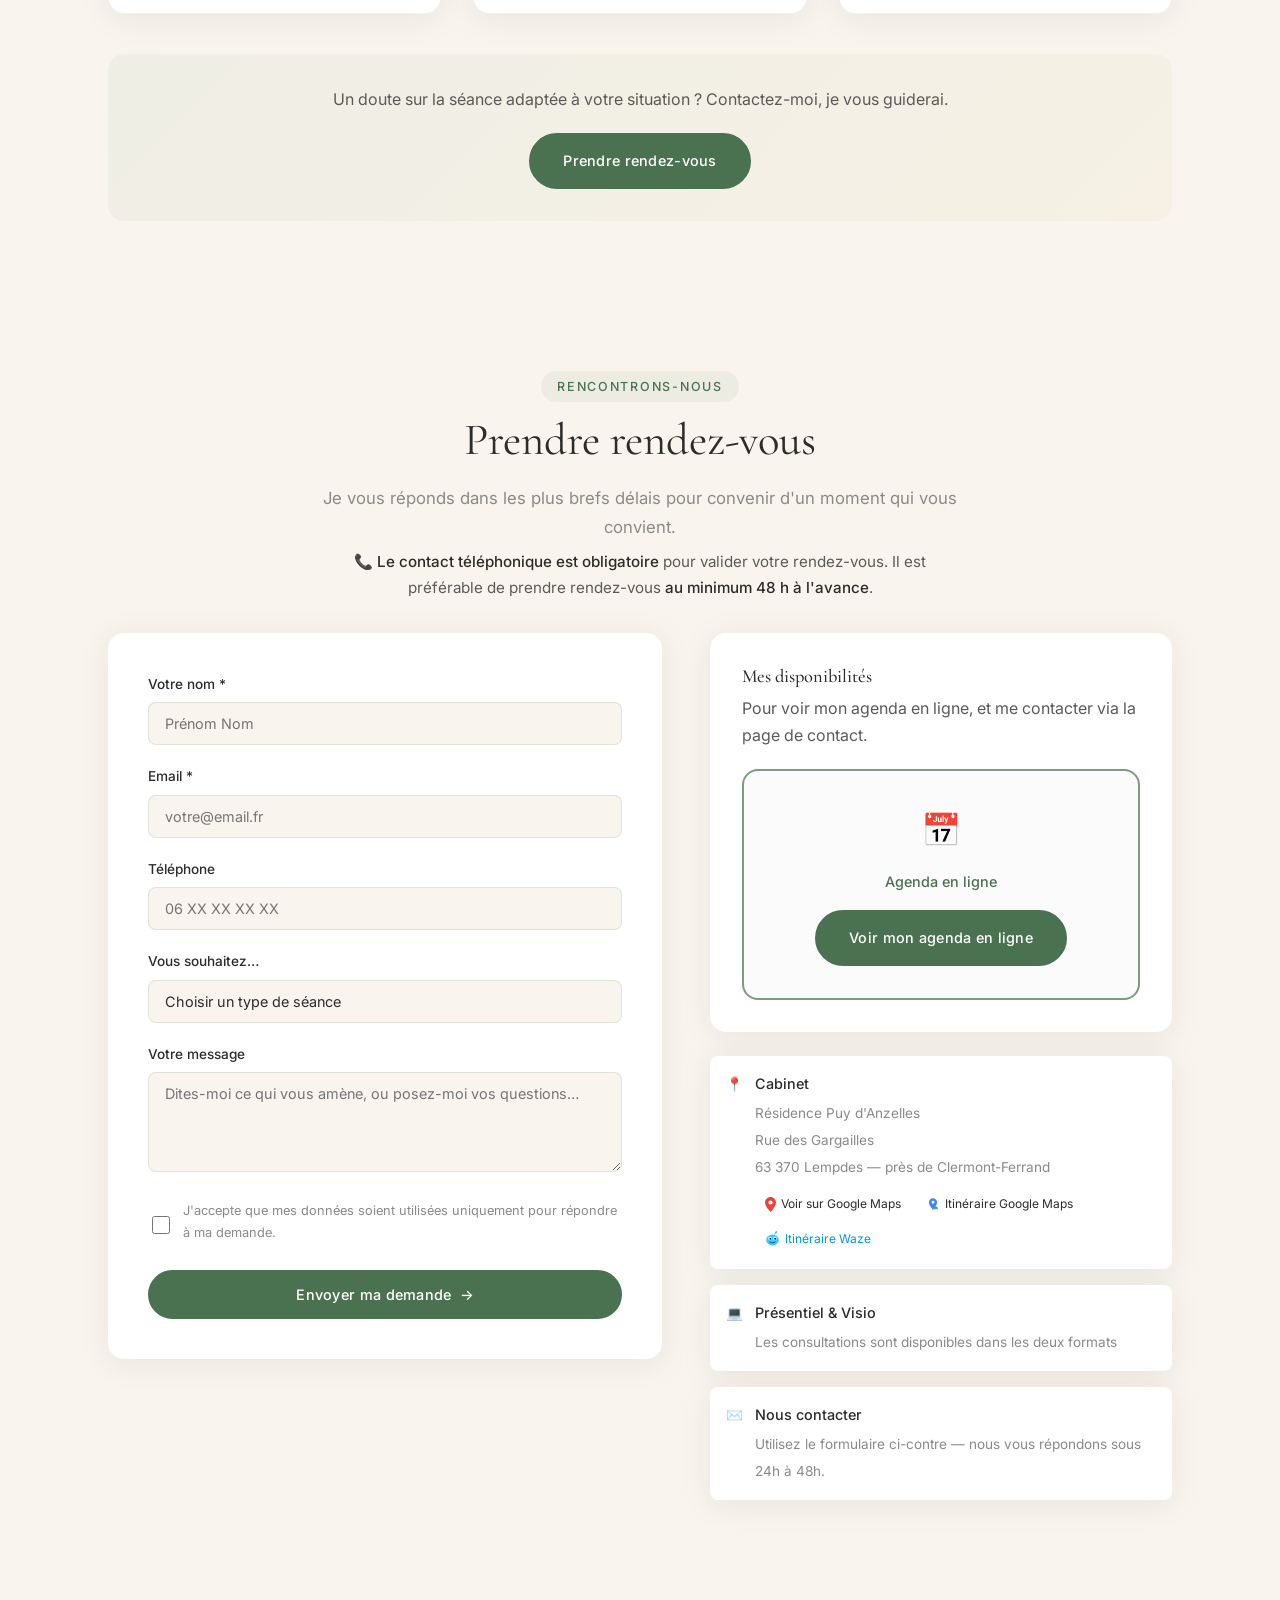
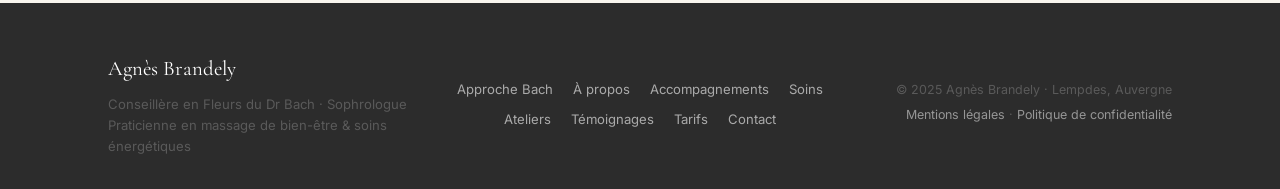
==== commit 8871e960: "style(tarifs): make strike-through price larger and add 'au lieu de' text" ====
--- a/index.html
+++ b/index.html
@@ -781,11 +781,15 @@
                         <p class="tarif-sub">Bio-résonance &amp; Médecine Traditionnelle Chinoise</p>
                     </div>
                     <div class="tarif-offer" style="text-align: center; padding: 1.5rem 1rem; background: rgba(122, 158, 126, 0.08); border-radius: var(--radius-sm); border: 1px solid rgba(122, 158, 126, 0.2); margin-bottom: 1.5rem;">
-                        <span style="font-size: 0.8rem; text-transform: uppercase; letter-spacing: 0.05em; color: var(--sage-dark); font-weight: 600; display: block; margin-bottom: 0.25rem;">🌸 Offre découverte</span>
-                        <div style="font-family: var(--font-display); font-size: 2.2rem; font-weight: 500; color: var(--sage-dark); margin-bottom: 0.25rem;">
-                            80 € <span style="font-size: 1.1rem; text-decoration: line-through; color: var(--text-muted); font-weight: 300; margin-left: 0.5rem;">120 €</span>
-                        </div>
-                        <span style="font-size: 0.85rem; color: var(--text-light); font-style: italic;">la séance</span>
+                        <span style="font-size: 0.8rem; text-transform: uppercase; letter-spacing: 0.05em; color: var(--sage-dark); font-weight: 600; display: block; margin-bottom: 0.4rem;">🌸 Offre découverte</span>
+                        <div style="font-family: var(--font-display); font-size: 2.8rem; font-weight: 600; color: var(--sage-dark); line-height: 1.1; margin-bottom: 0.2rem;">
+                            80 €
+                        </div>
+                        <div style="font-size: 0.95rem; color: var(--text-light); margin-bottom: 0.4rem; display: flex; align-items: center; justify-content: center; gap: 0.4rem;">
+                            <span>au lieu de</span>
+                            <span style="font-family: var(--font-display); font-size: 1.5rem; text-decoration: line-through; color: var(--text-muted); font-weight: 400;">120 €</span>
+                        </div>
+                        <span style="font-size: 0.85rem; color: var(--text-light); font-style: italic; display: block;">la séance</span>
                     </div>
                     <div style="padding-top: 0.75rem; border-top: 1px solid rgba(122, 158, 126, 0.15); text-align: center; font-size: 0.85rem; color: var(--text-light);">
                         🏠 <strong>Possibilité de me déplacer à votre domicile</strong><br>
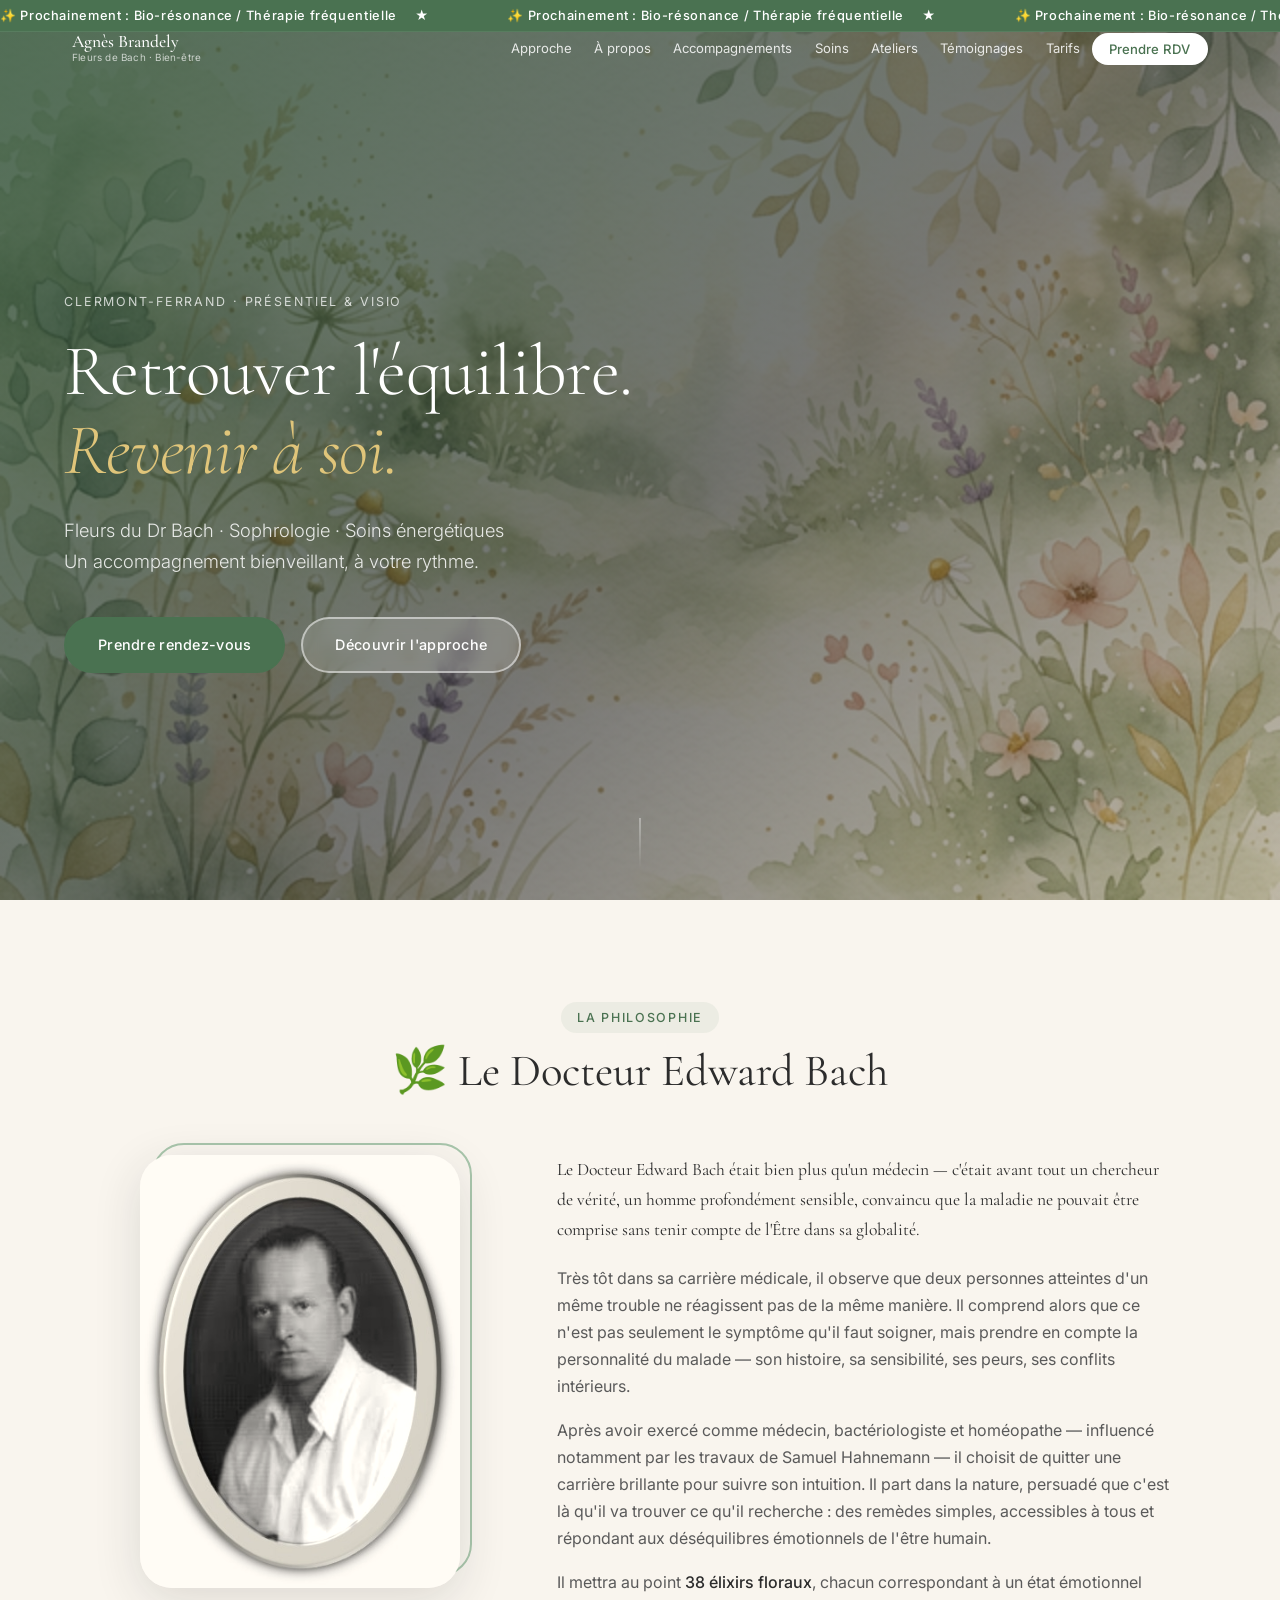
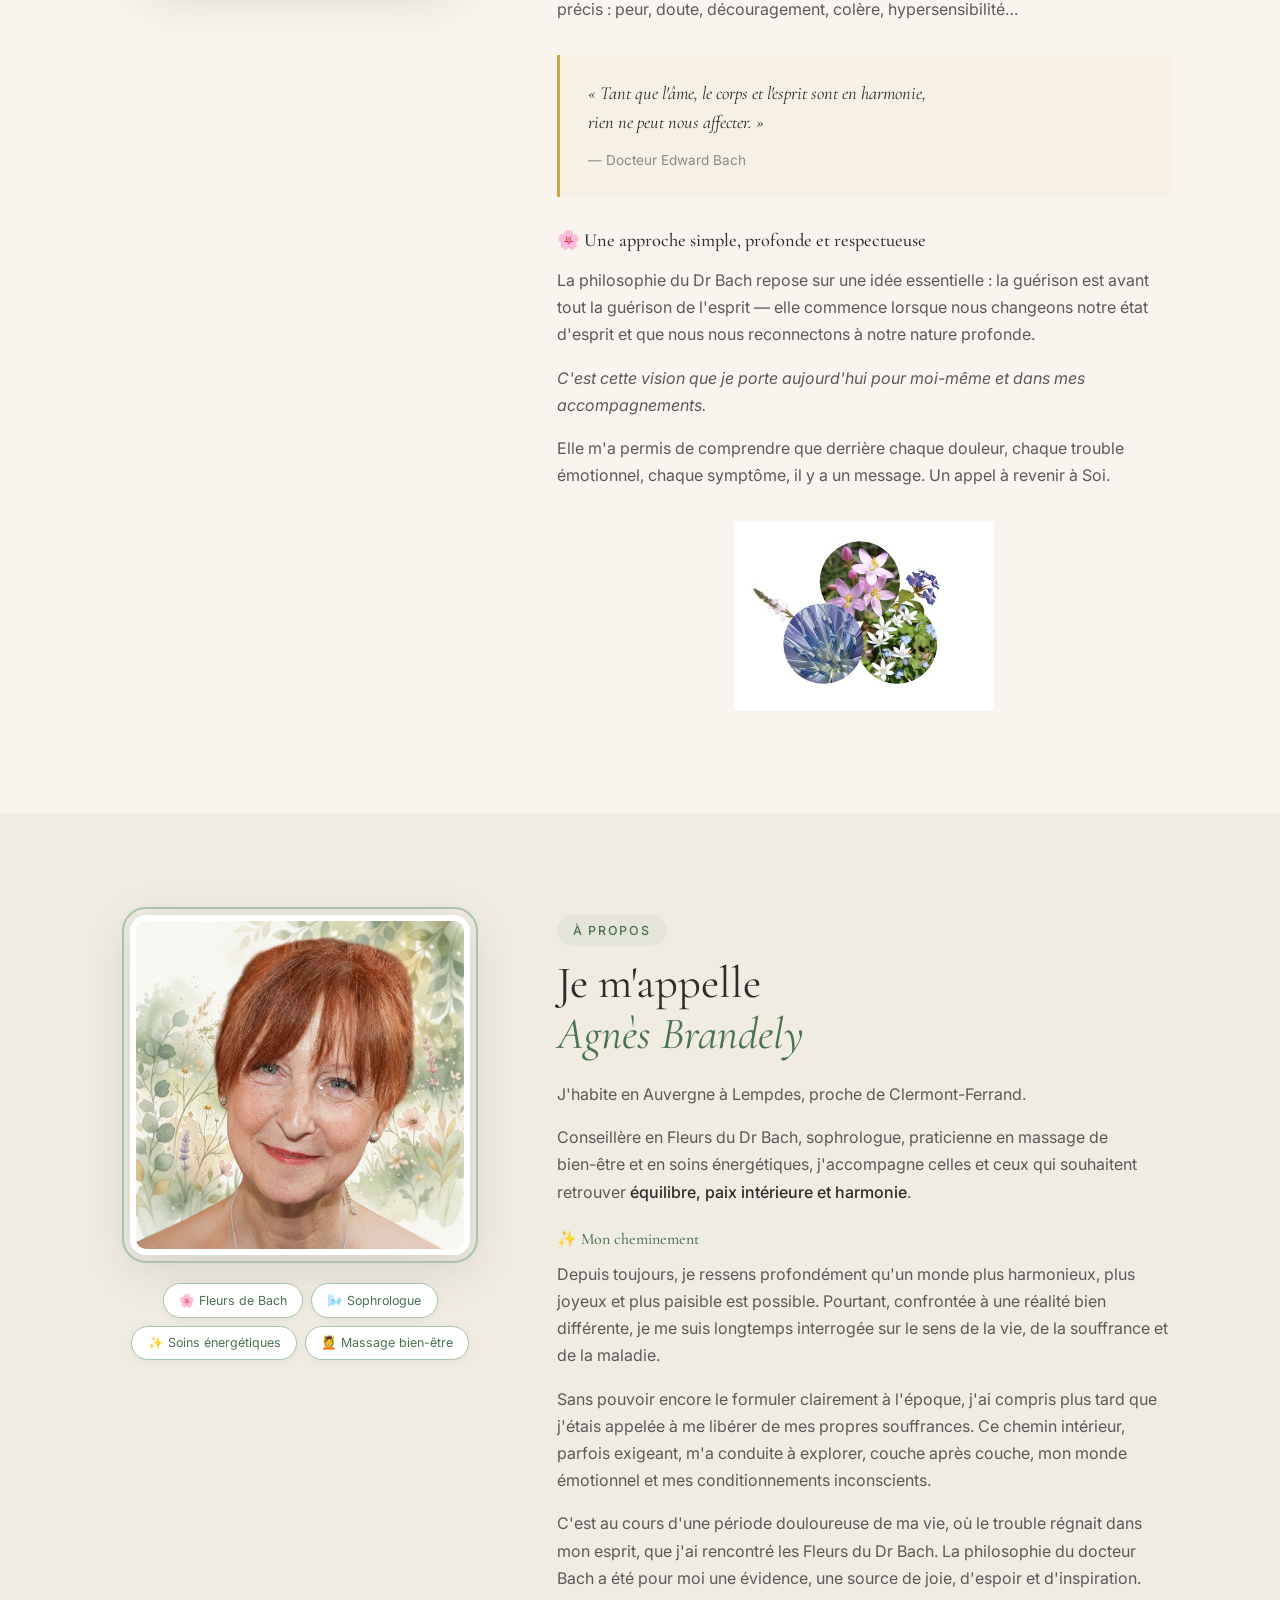
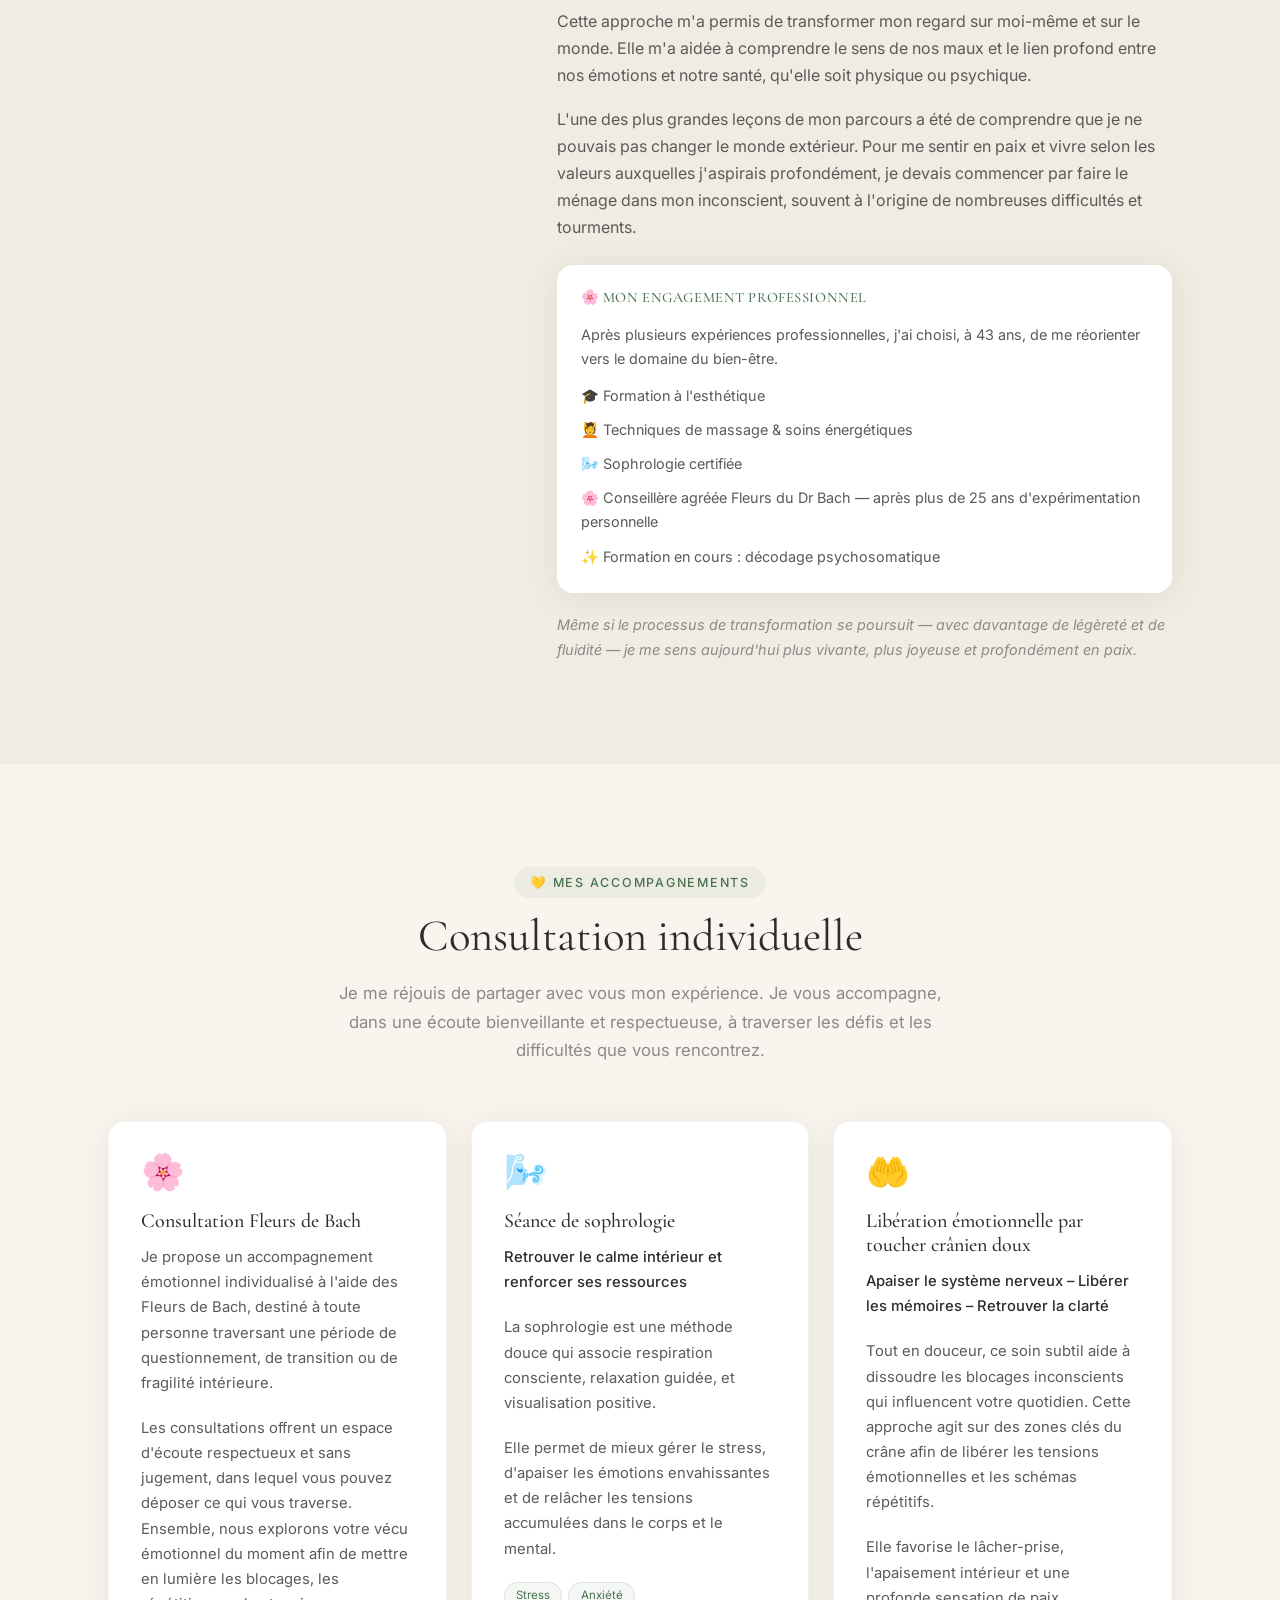
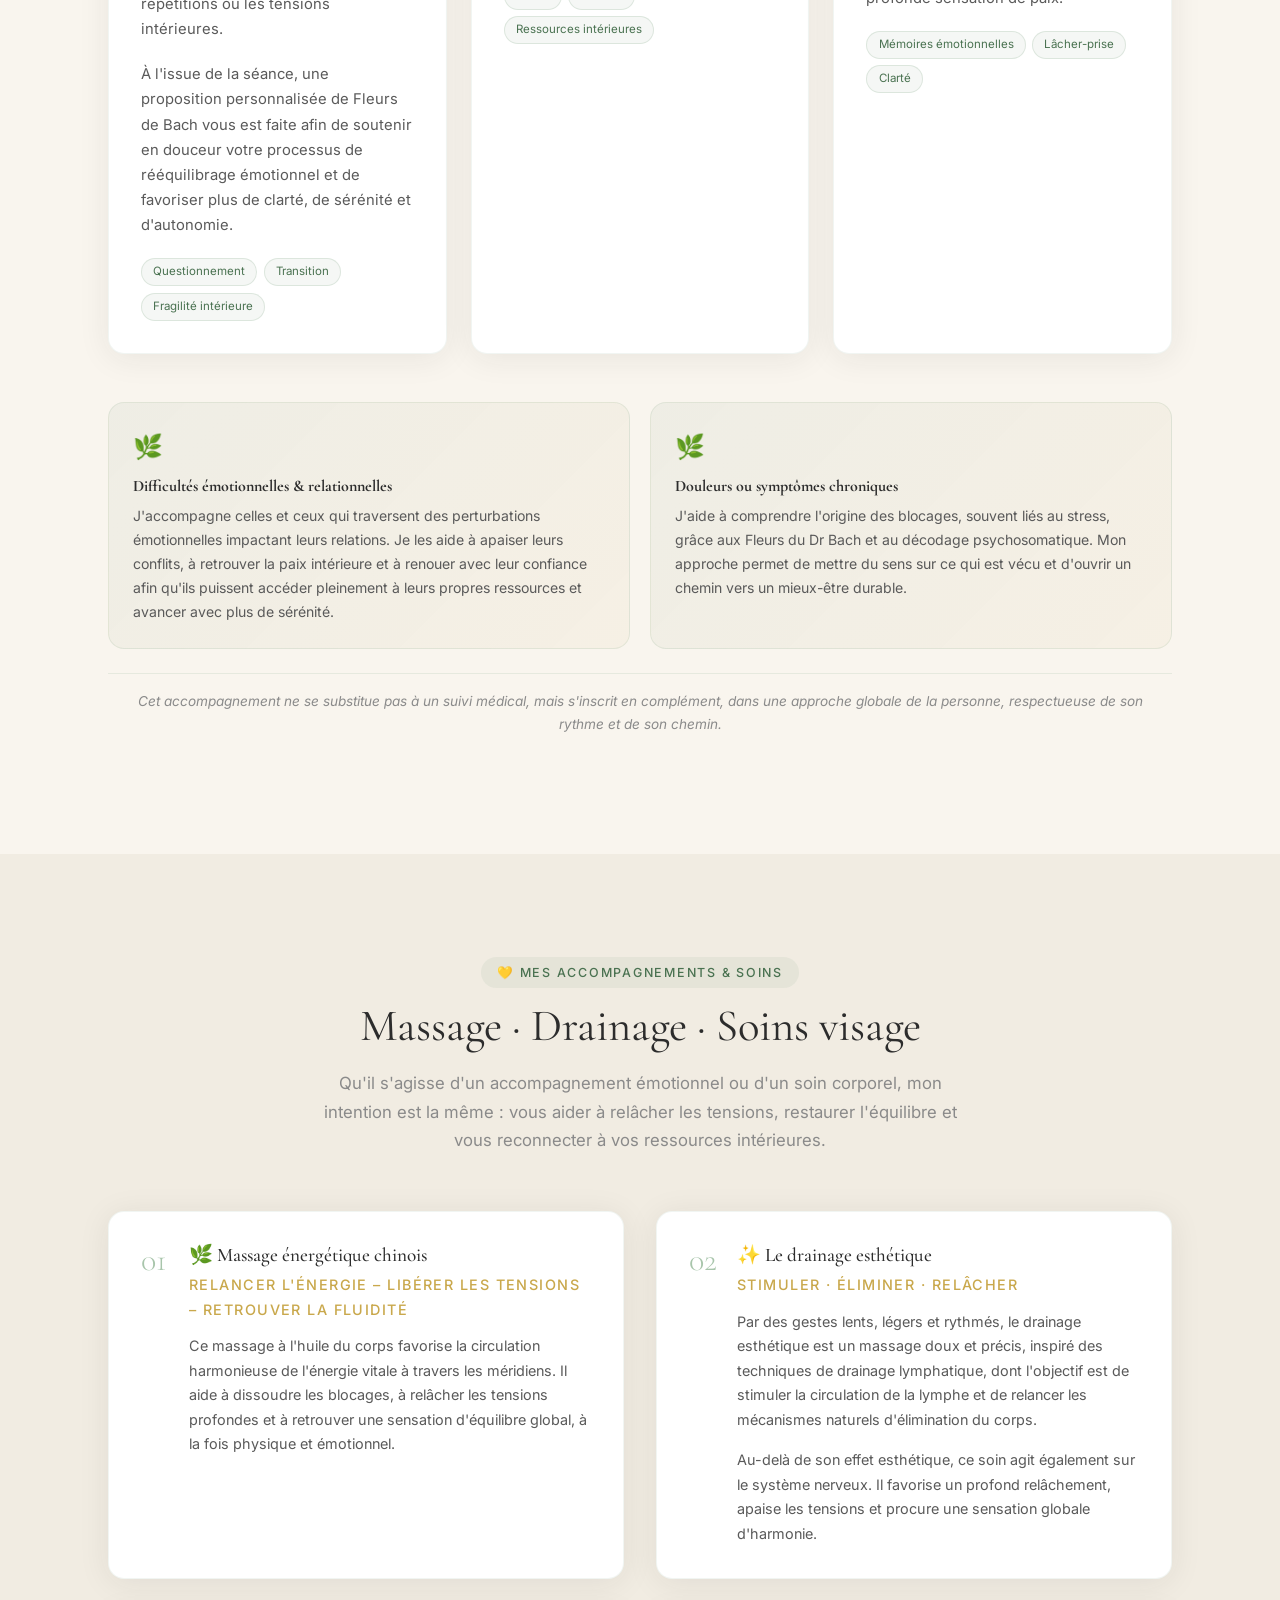
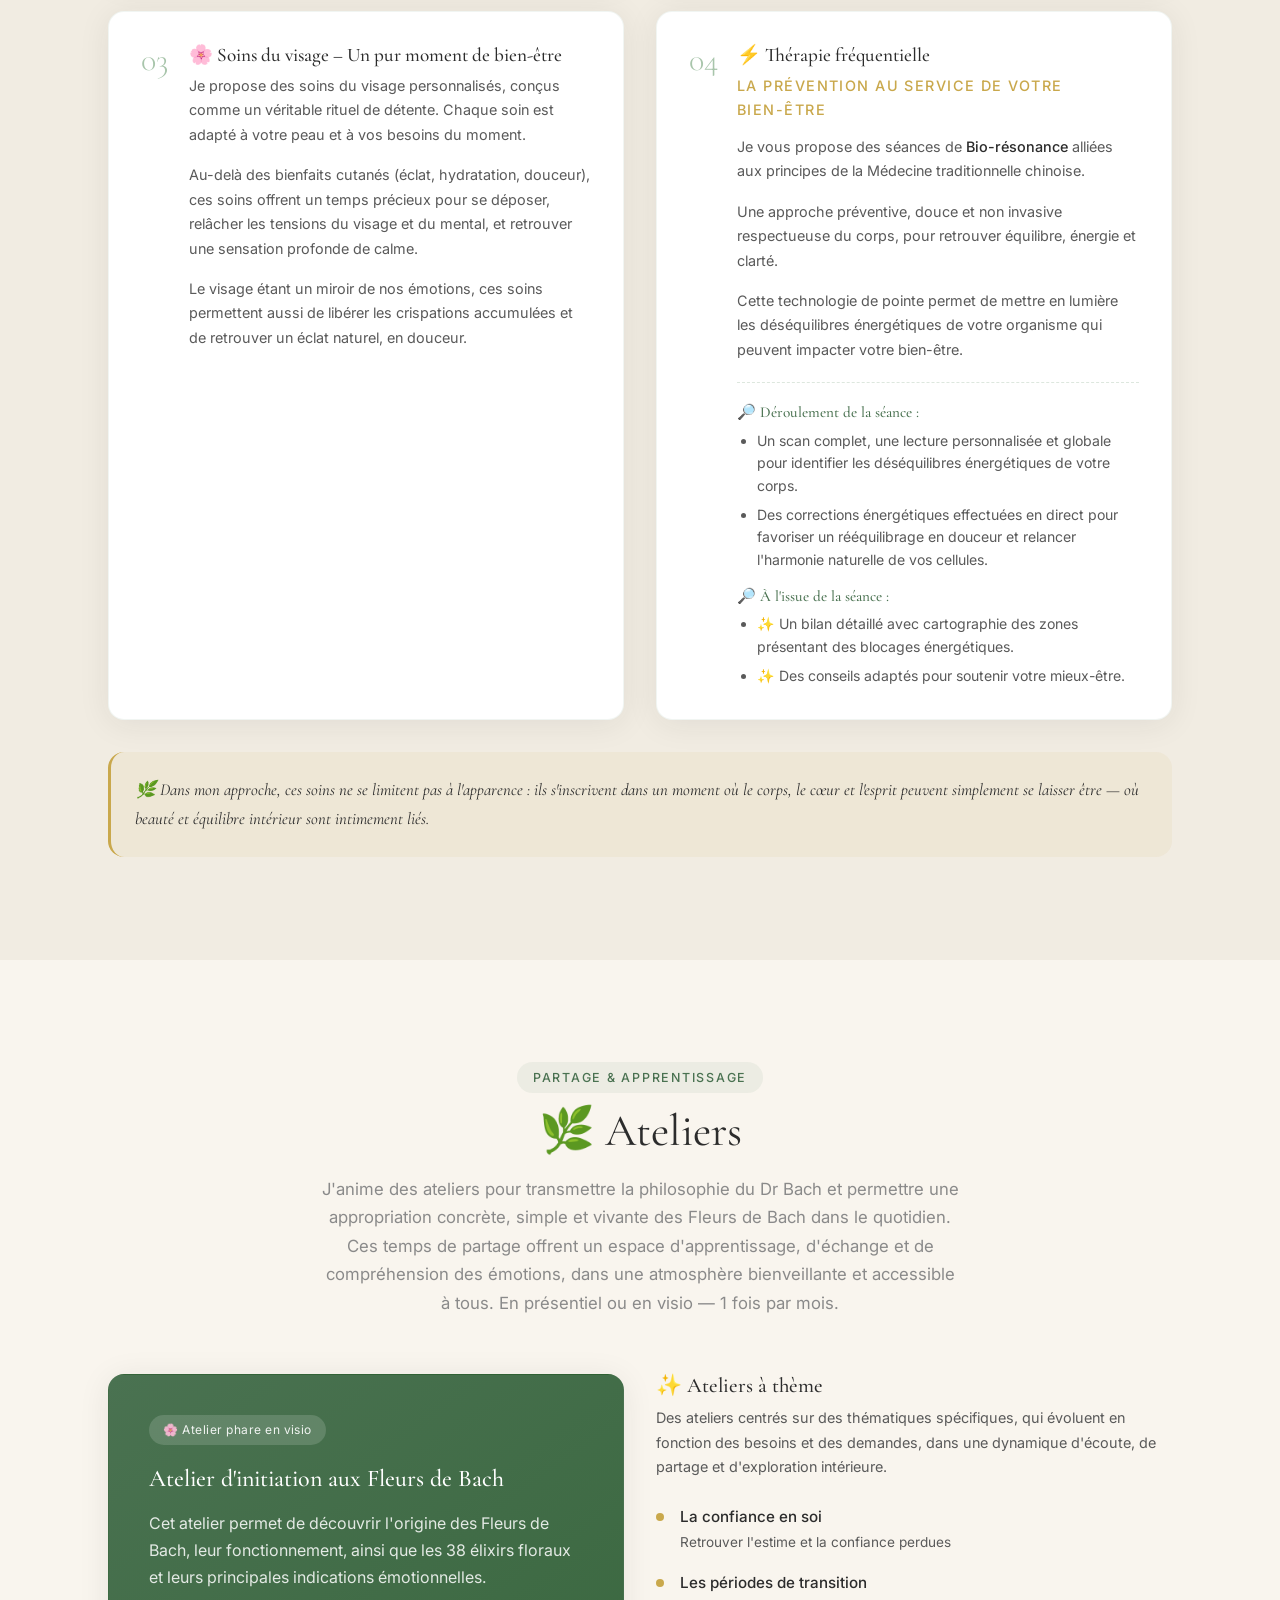
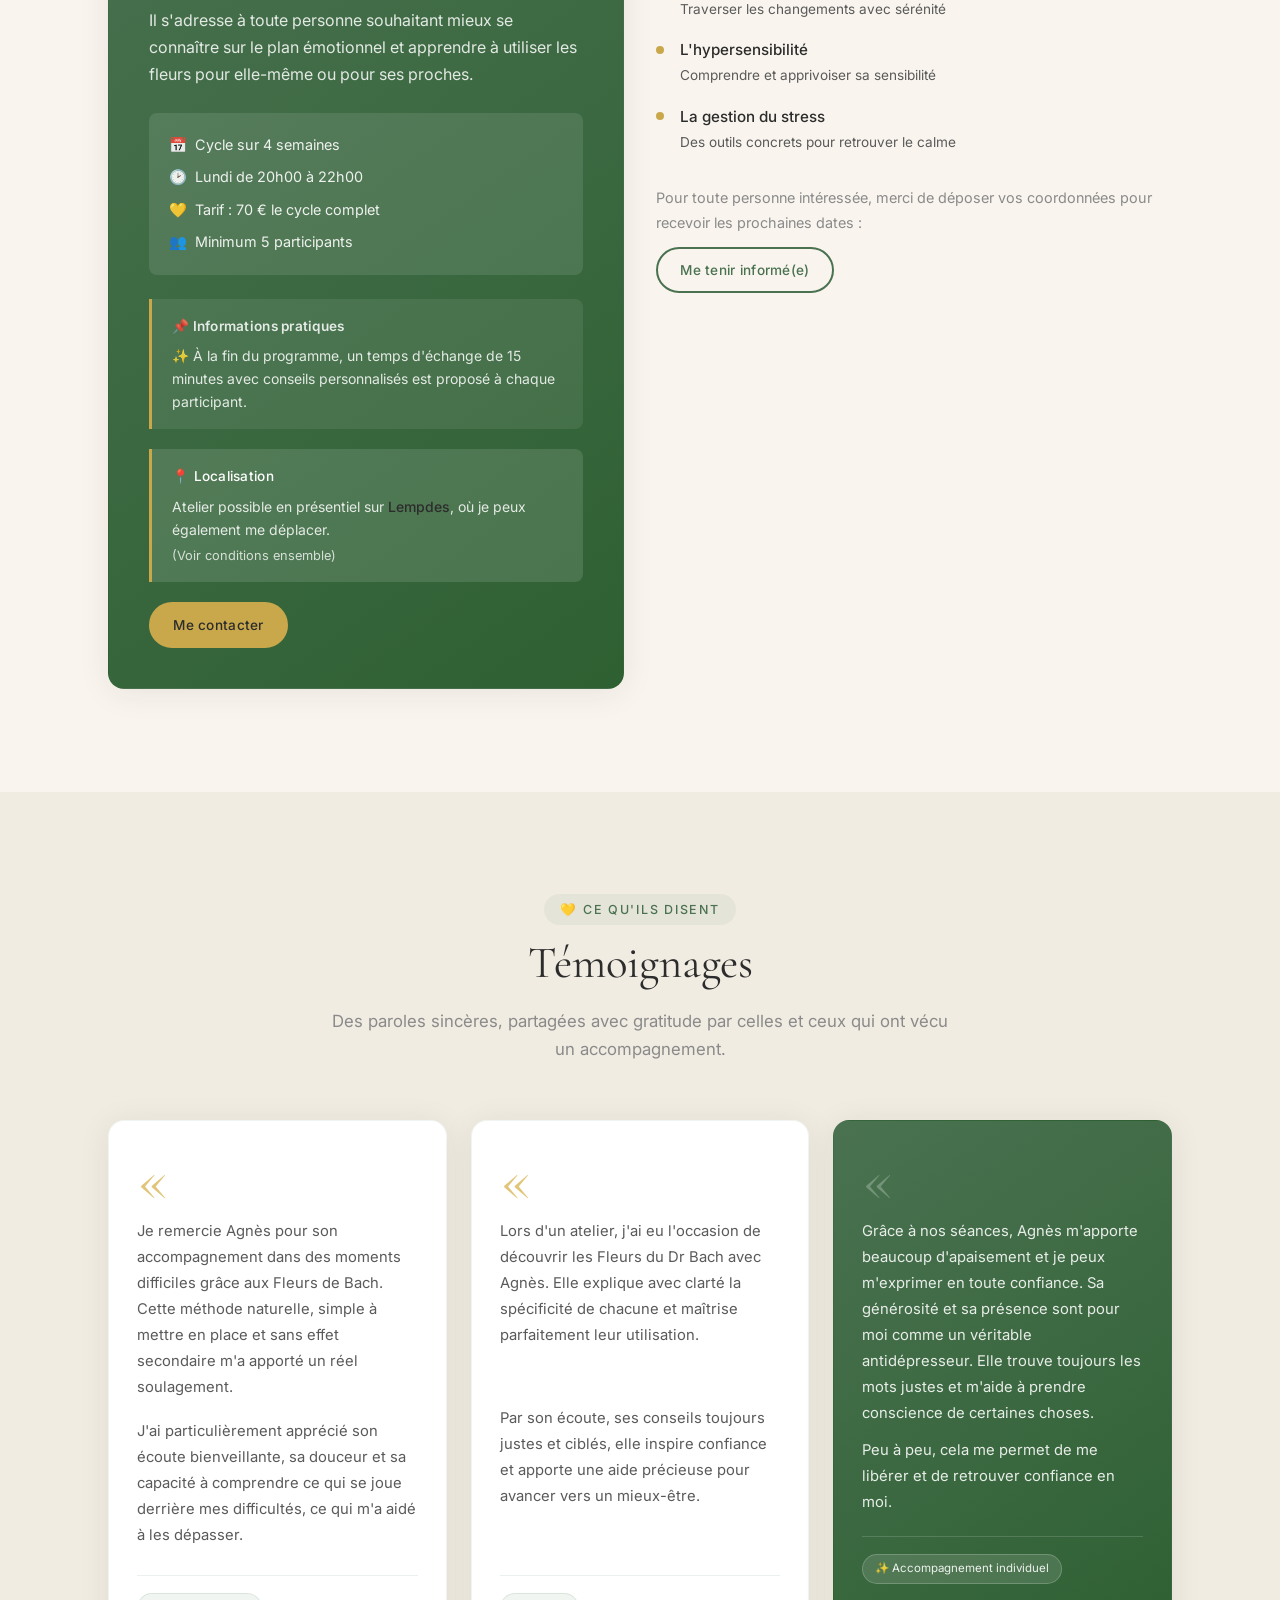
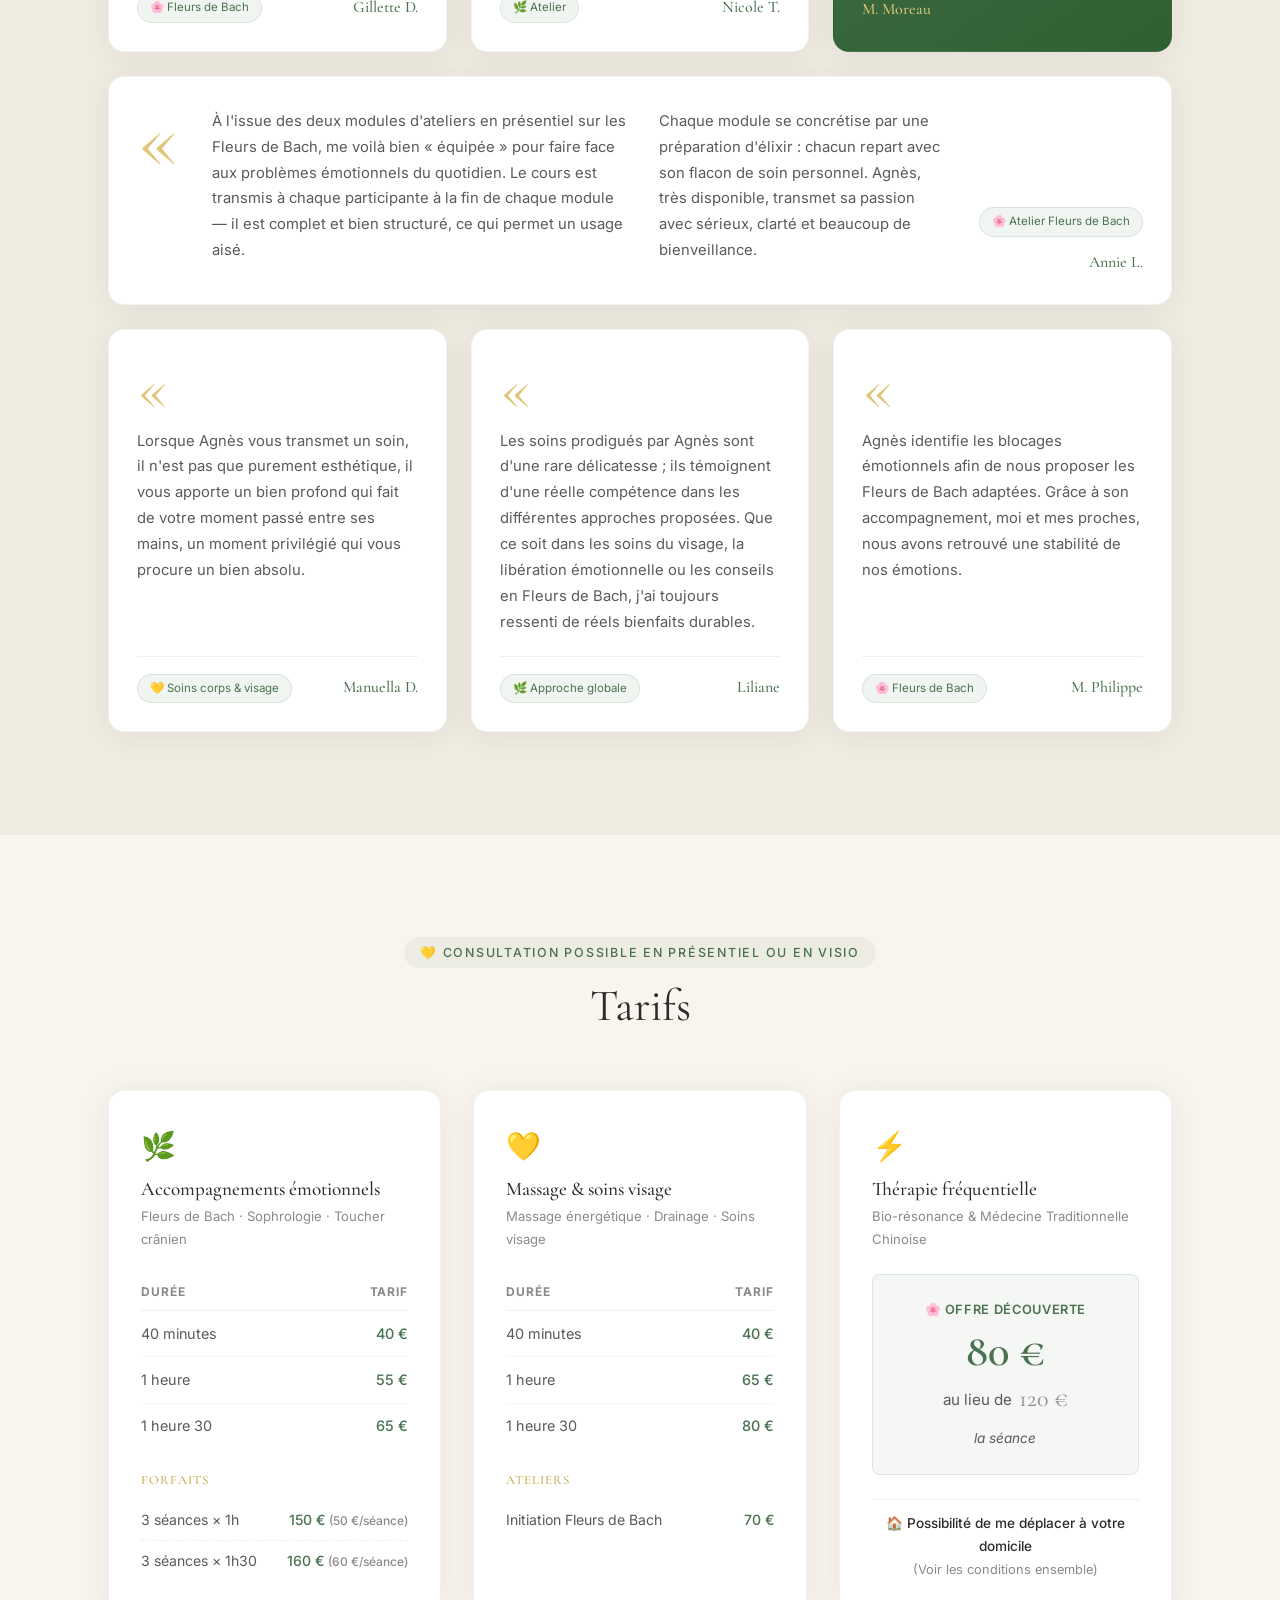
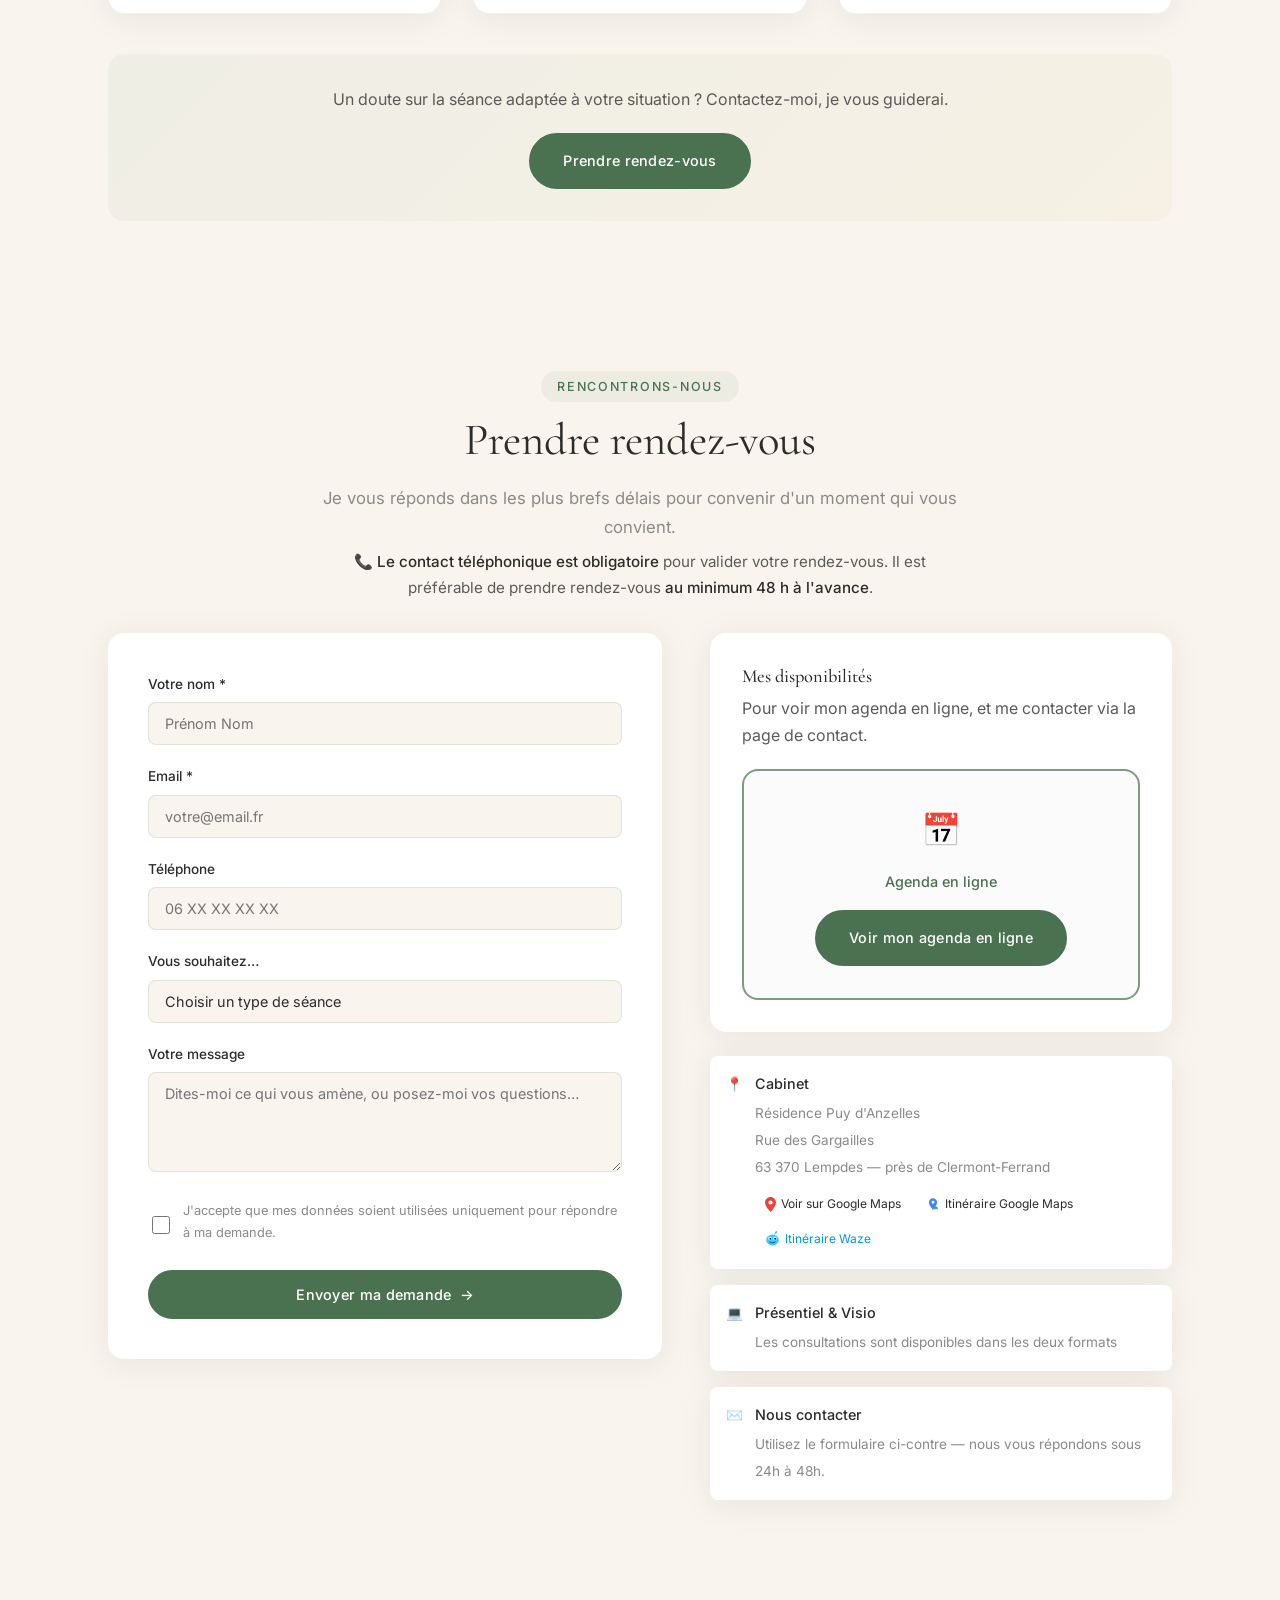
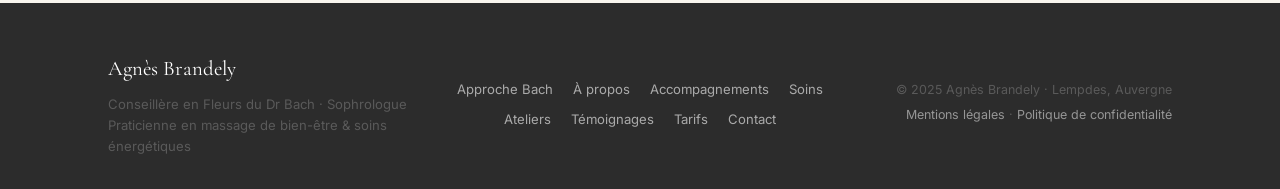
==== commit b524b097: "feat(site): remove strike-through from original price and add scrolling announcement bar" ====
--- a/index.html
+++ b/index.html
@@ -59,6 +59,18 @@
        NAVIGATION
   ═══════════════════════════════════════════ -->
     <nav id="navbar" aria-label="Navigation principale">
+        <div class="announcement-marquee" role="complementary" aria-label="Annonce nouveauté">
+            <div class="marquee-track">
+                <div class="marquee-content">
+                    <span>✨ Prochainement : Bio-résonance / Thérapie fréquentielle &nbsp;&nbsp;&nbsp;&nbsp;★&nbsp;&nbsp;&nbsp;&nbsp;</span>
+                    <span>✨ Prochainement : Bio-résonance / Thérapie fréquentielle &nbsp;&nbsp;&nbsp;&nbsp;★&nbsp;&nbsp;&nbsp;&nbsp;</span>
+                    <span>✨ Prochainement : Bio-résonance / Thérapie fréquentielle &nbsp;&nbsp;&nbsp;&nbsp;★&nbsp;&nbsp;&nbsp;&nbsp;</span>
+                    <span>✨ Prochainement : Bio-résonance / Thérapie fréquentielle &nbsp;&nbsp;&nbsp;&nbsp;★&nbsp;&nbsp;&nbsp;&nbsp;</span>
+                    <span>✨ Prochainement : Bio-résonance / Thérapie fréquentielle &nbsp;&nbsp;&nbsp;&nbsp;★&nbsp;&nbsp;&nbsp;&nbsp;</span>
+                    <span>✨ Prochainement : Bio-résonance / Thérapie fréquentielle &nbsp;&nbsp;&nbsp;&nbsp;★&nbsp;&nbsp;&nbsp;&nbsp;</span>
+                </div>
+            </div>
+        </div>
         <div class="nav-container">
             <a href="#hero" class="nav-logo" aria-label="Accueil">
                 <span class="logo-name">Agnès Brandely</span>
@@ -547,7 +559,7 @@
                     </div>
                     <div class="atelier-info-pratiques" style="background: rgba(255, 255, 255, 0.12); margin-top: 0.75rem;">
                         <p class="atelier-info-title" style="color: var(--white); font-weight: 500;">📍 Localisation</p>
-                        <p class="atelier-info-text">Atelier possible en présentiel sur <strong>Lempdes</strong>, ou je peux également me déplacer. <span style="font-size: 0.8rem; opacity: 0.9; display: block; margin-top: 0.25rem;">(Voir conditions ensemble)</span></p>
+                        <p class="atelier-info-text">Atelier possible en présentiel sur <strong>Lempdes</strong>, où je peux également me déplacer. <span style="font-size: 0.8rem; opacity: 0.9; display: block; margin-top: 0.25rem;">(Voir conditions ensemble)</span></p>
                     </div>
                     <a href="#contact" class="btn btn-primary btn-sm" id="atelierCta">Me contacter</a>
                 </article>
@@ -787,7 +799,7 @@
                         </div>
                         <div style="font-size: 0.95rem; color: var(--text-light); margin-bottom: 0.4rem; display: flex; align-items: center; justify-content: center; gap: 0.4rem;">
                             <span>au lieu de</span>
-                            <span style="font-family: var(--font-display); font-size: 1.5rem; text-decoration: line-through; color: var(--text-muted); font-weight: 400;">120 €</span>
+                            <span style="font-family: var(--font-display); font-size: 1.5rem; color: var(--text-muted); font-weight: 400;">120 €</span>
                         </div>
                         <span style="font-size: 0.85rem; color: var(--text-light); font-style: italic; display: block;">la séance</span>
                     </div>
--- a/style.css
+++ b/style.css
@@ -34,7 +34,7 @@
   --transition: 0.35s cubic-bezier(0.4, 0, 0.2, 1);
   --font-display: 'Cormorant Garamond', Georgia, serif;
   --font-body: 'Inter', -apple-system, sans-serif;
-  --nav-h: 80px;
+  --nav-h: 112px;
 }
 
 html {
@@ -271,12 +271,50 @@
 /* ════════════════════════════════════
    NAVIGATION
 ════════════════════════════════════ */
+/* ─── BANDEAU ANNONCE DÉFILANT ─── */
+.announcement-marquee {
+  background: var(--sage-dark);
+  color: var(--white);
+  height: 32px;
+  display: flex;
+  align-items: center;
+  overflow: hidden;
+  position: relative;
+  width: 100%;
+  font-family: var(--font-body);
+  font-size: 0.8rem;
+  font-weight: 500;
+  letter-spacing: 0.05em;
+  border-bottom: 1px solid rgba(255, 255, 255, 0.08);
+}
+
+.marquee-track {
+  display: flex;
+  width: max-content;
+  animation: marquee-scroll 28s linear infinite;
+}
+
+.marquee-content {
+  display: flex;
+  white-space: nowrap;
+}
+
+.marquee-content span {
+  padding-right: 4rem;
+  display: inline-block;
+}
+
+@keyframes marquee-scroll {
+  0% { transform: translate3d(0, 0, 0); }
+  100% { transform: translate3d(-50%, 0, 0); }
+}
+
 #navbar {
   position: fixed;
   top: 0;
   left: 0;
   right: 0;
-  height: var(--nav-h);
+  height: auto;
   z-index: 1000;
   overflow: visible;
   transition: background var(--transition), box-shadow var(--transition), backdrop-filter var(--transition);
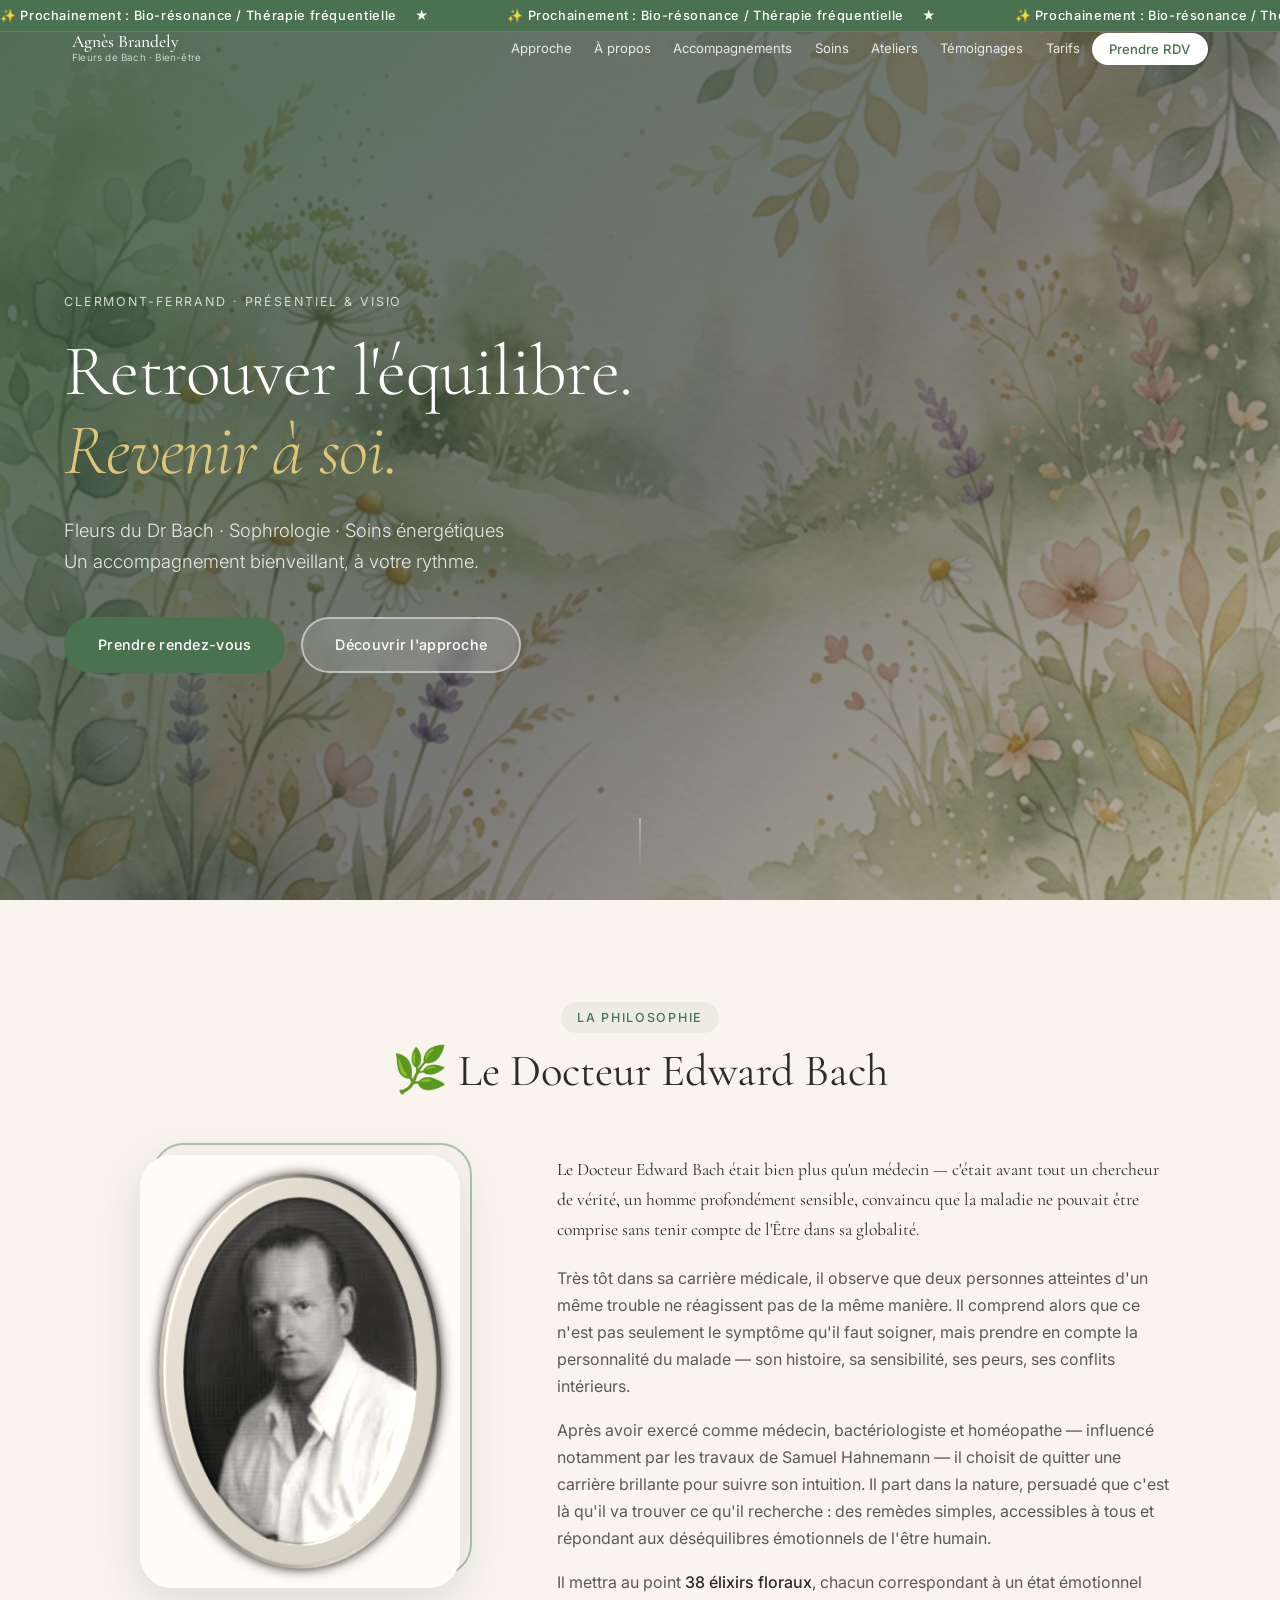
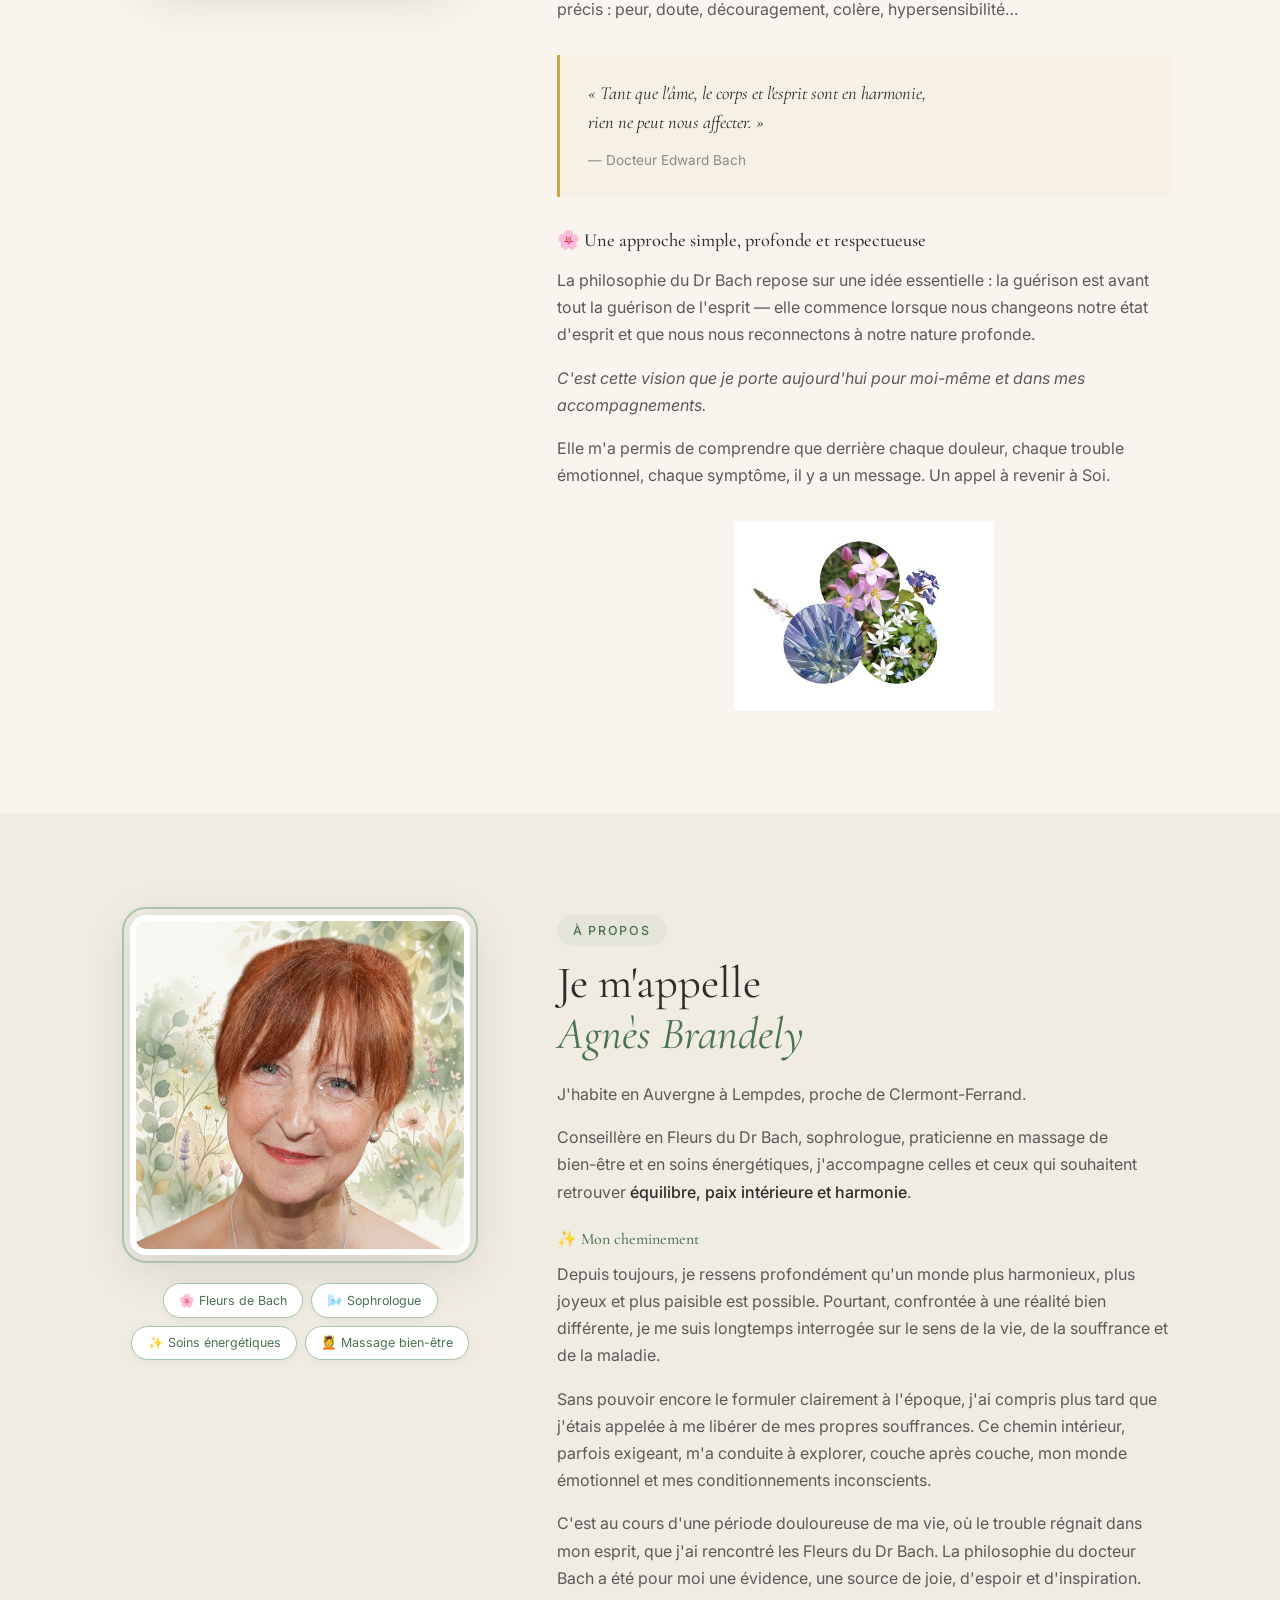
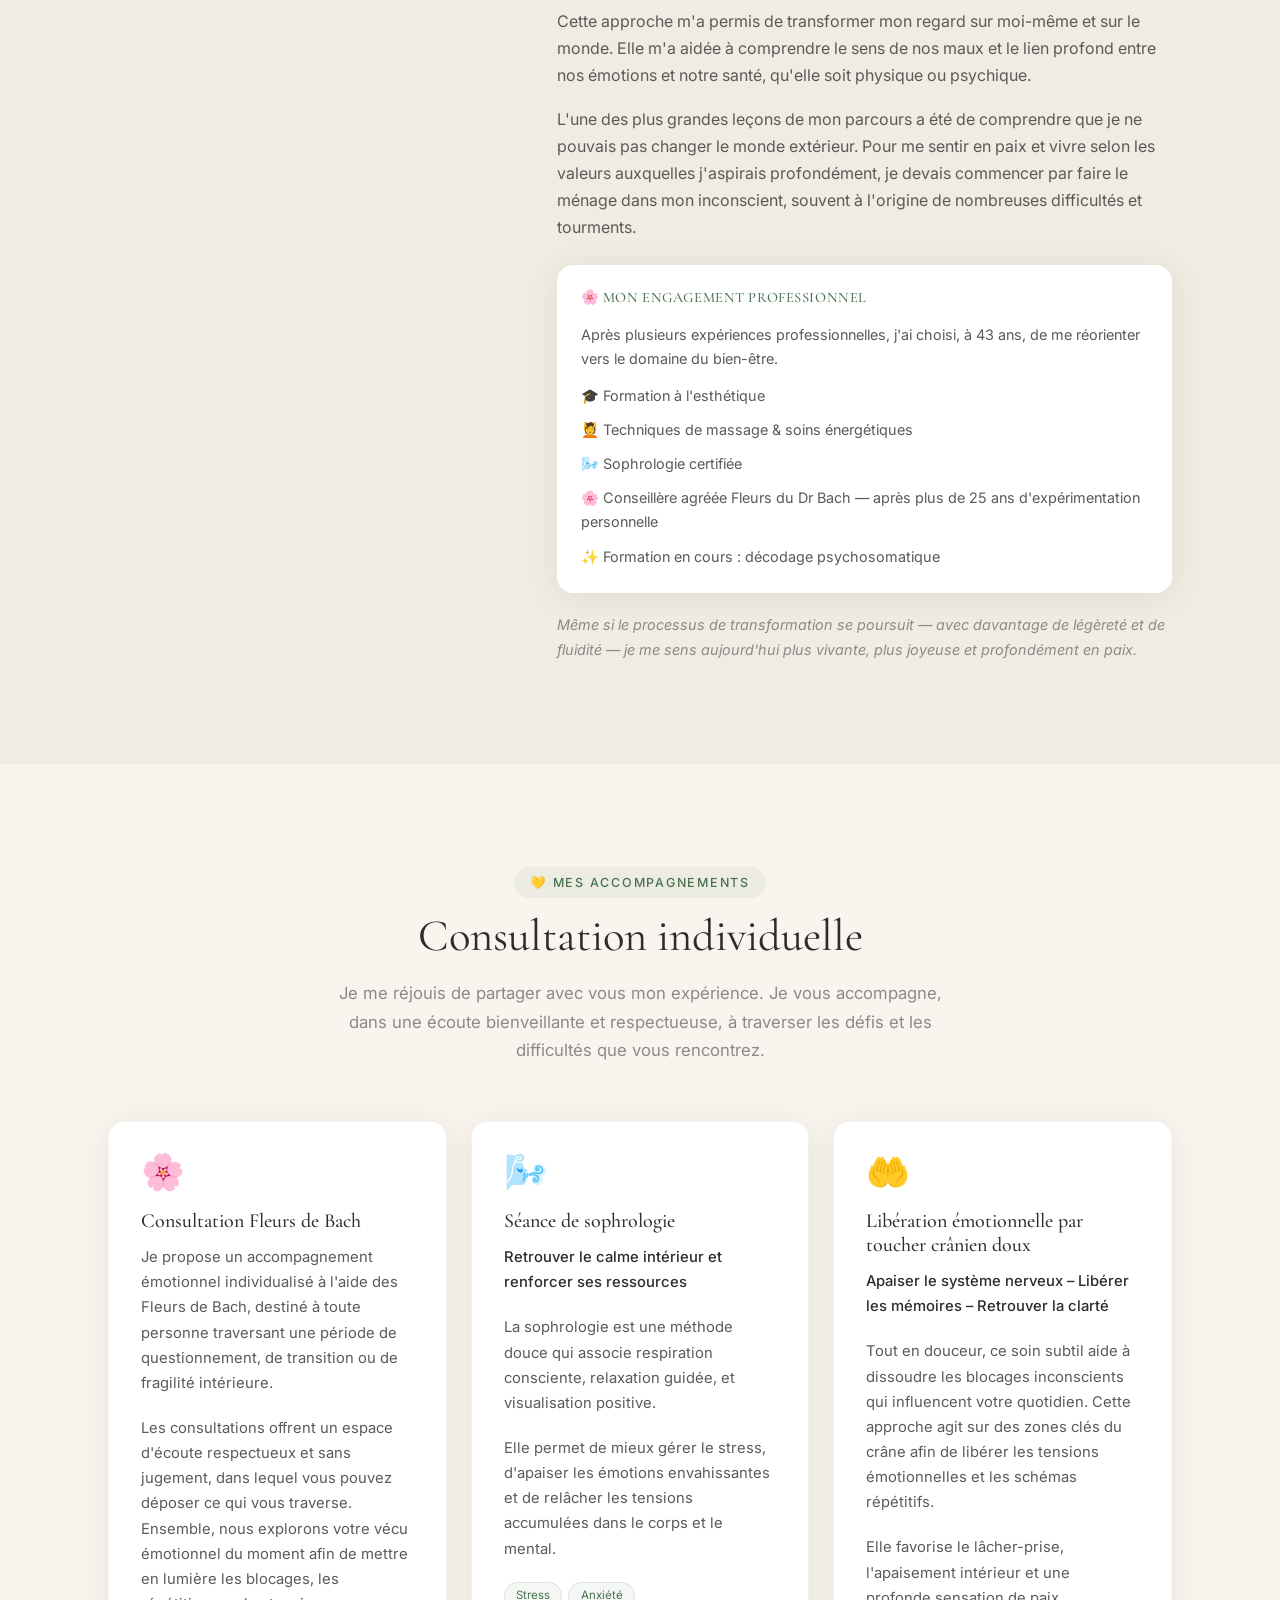
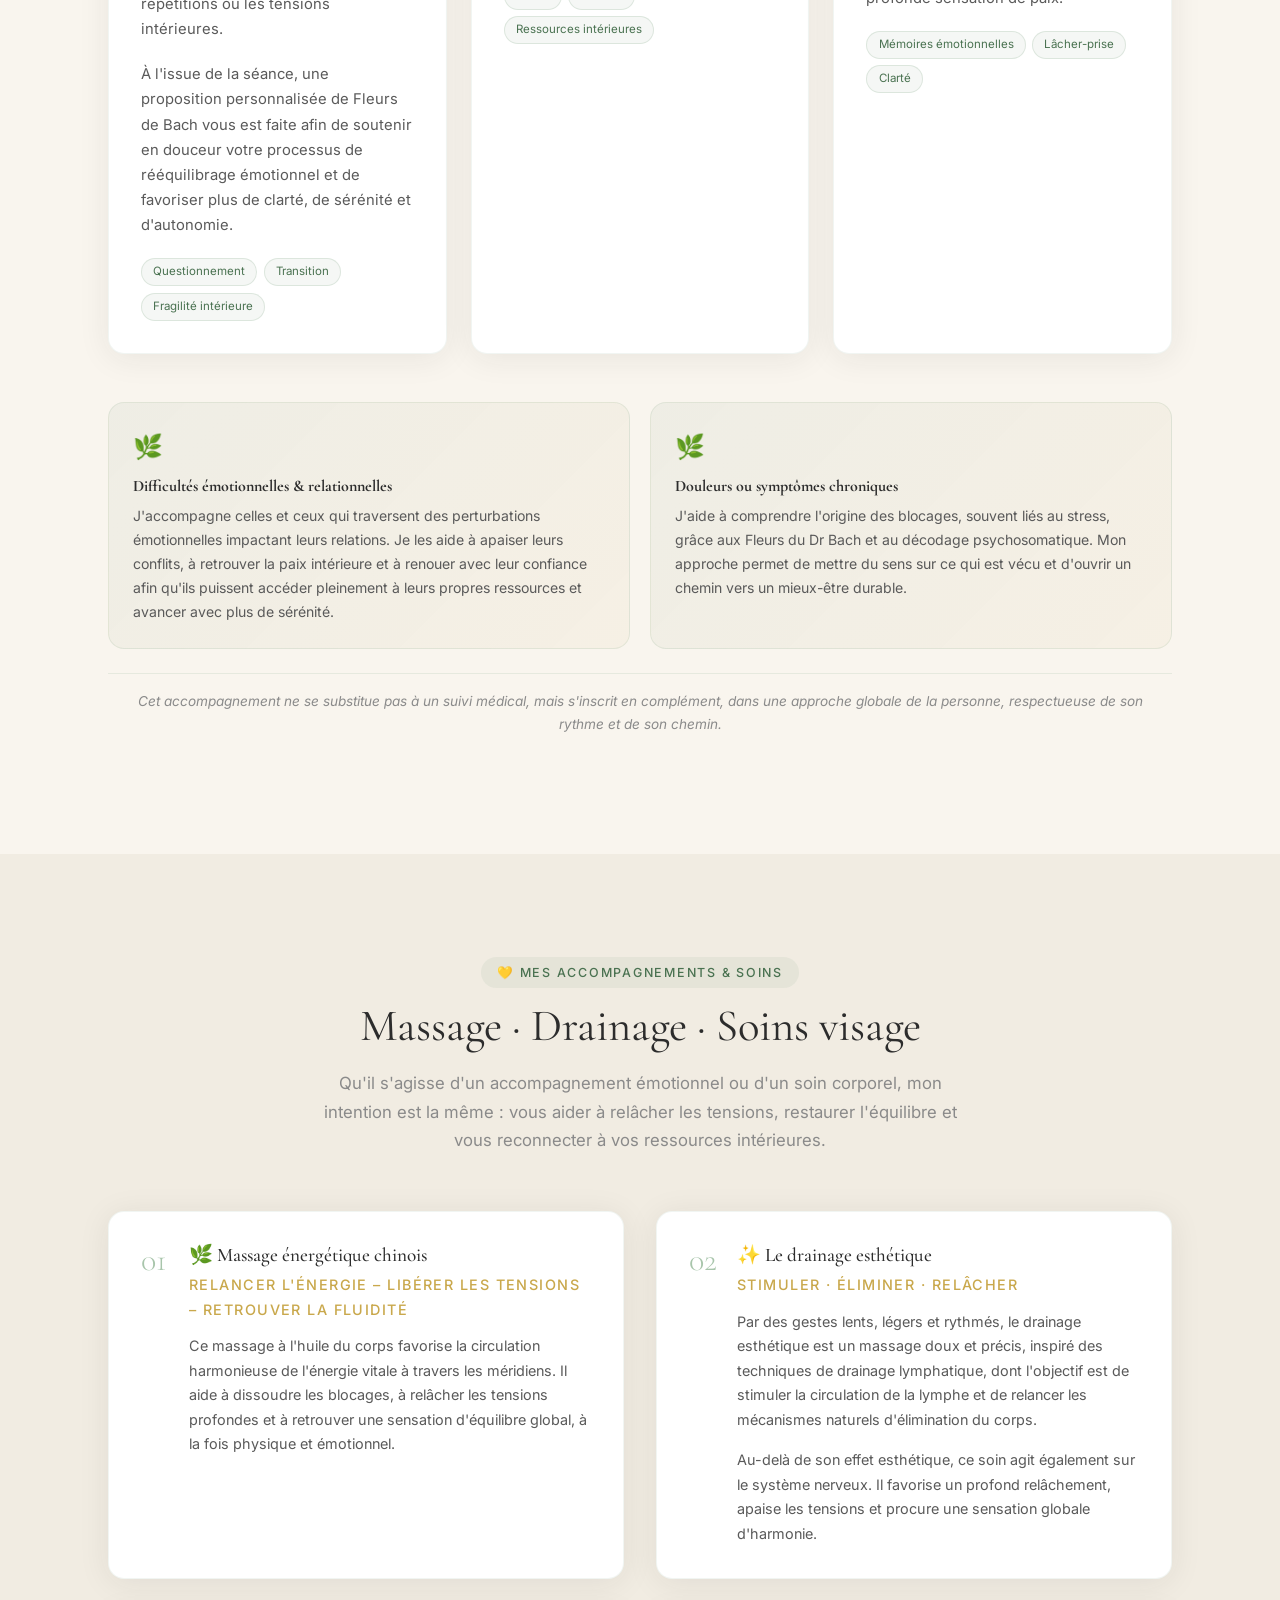
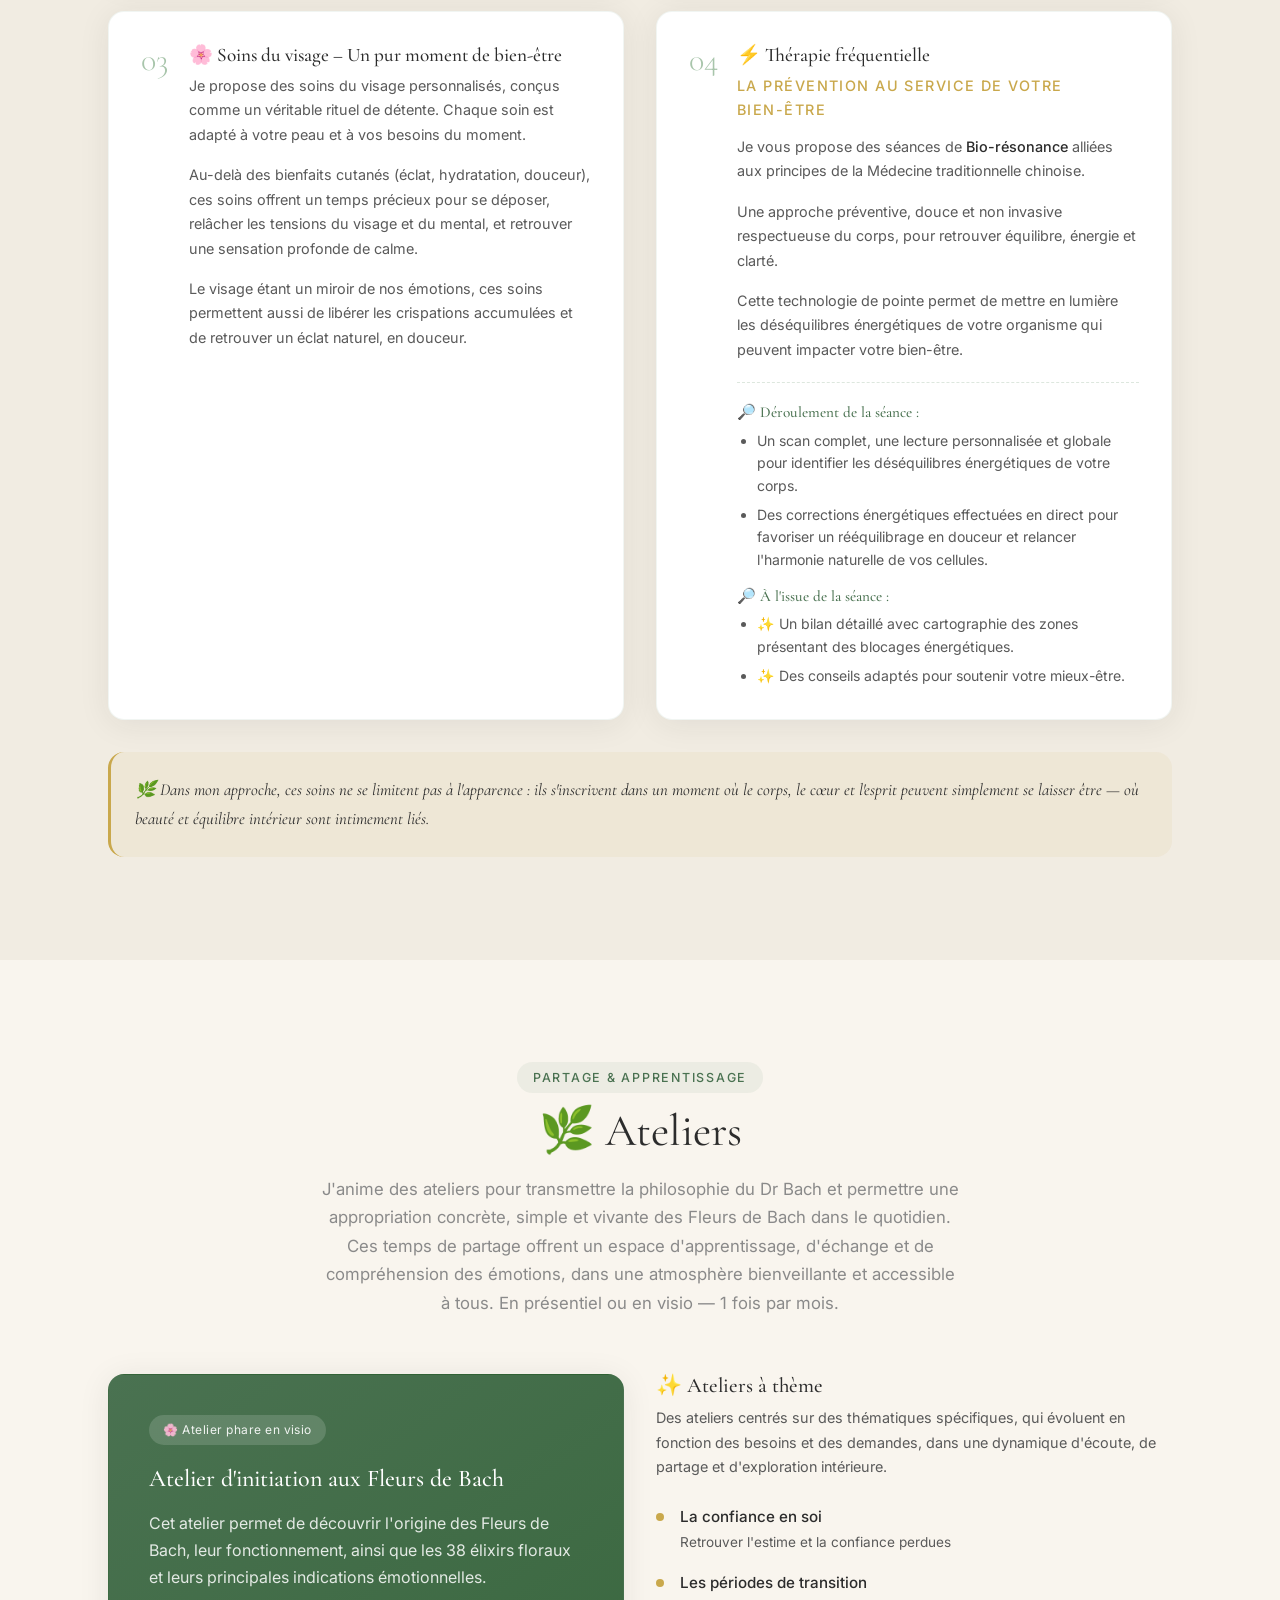
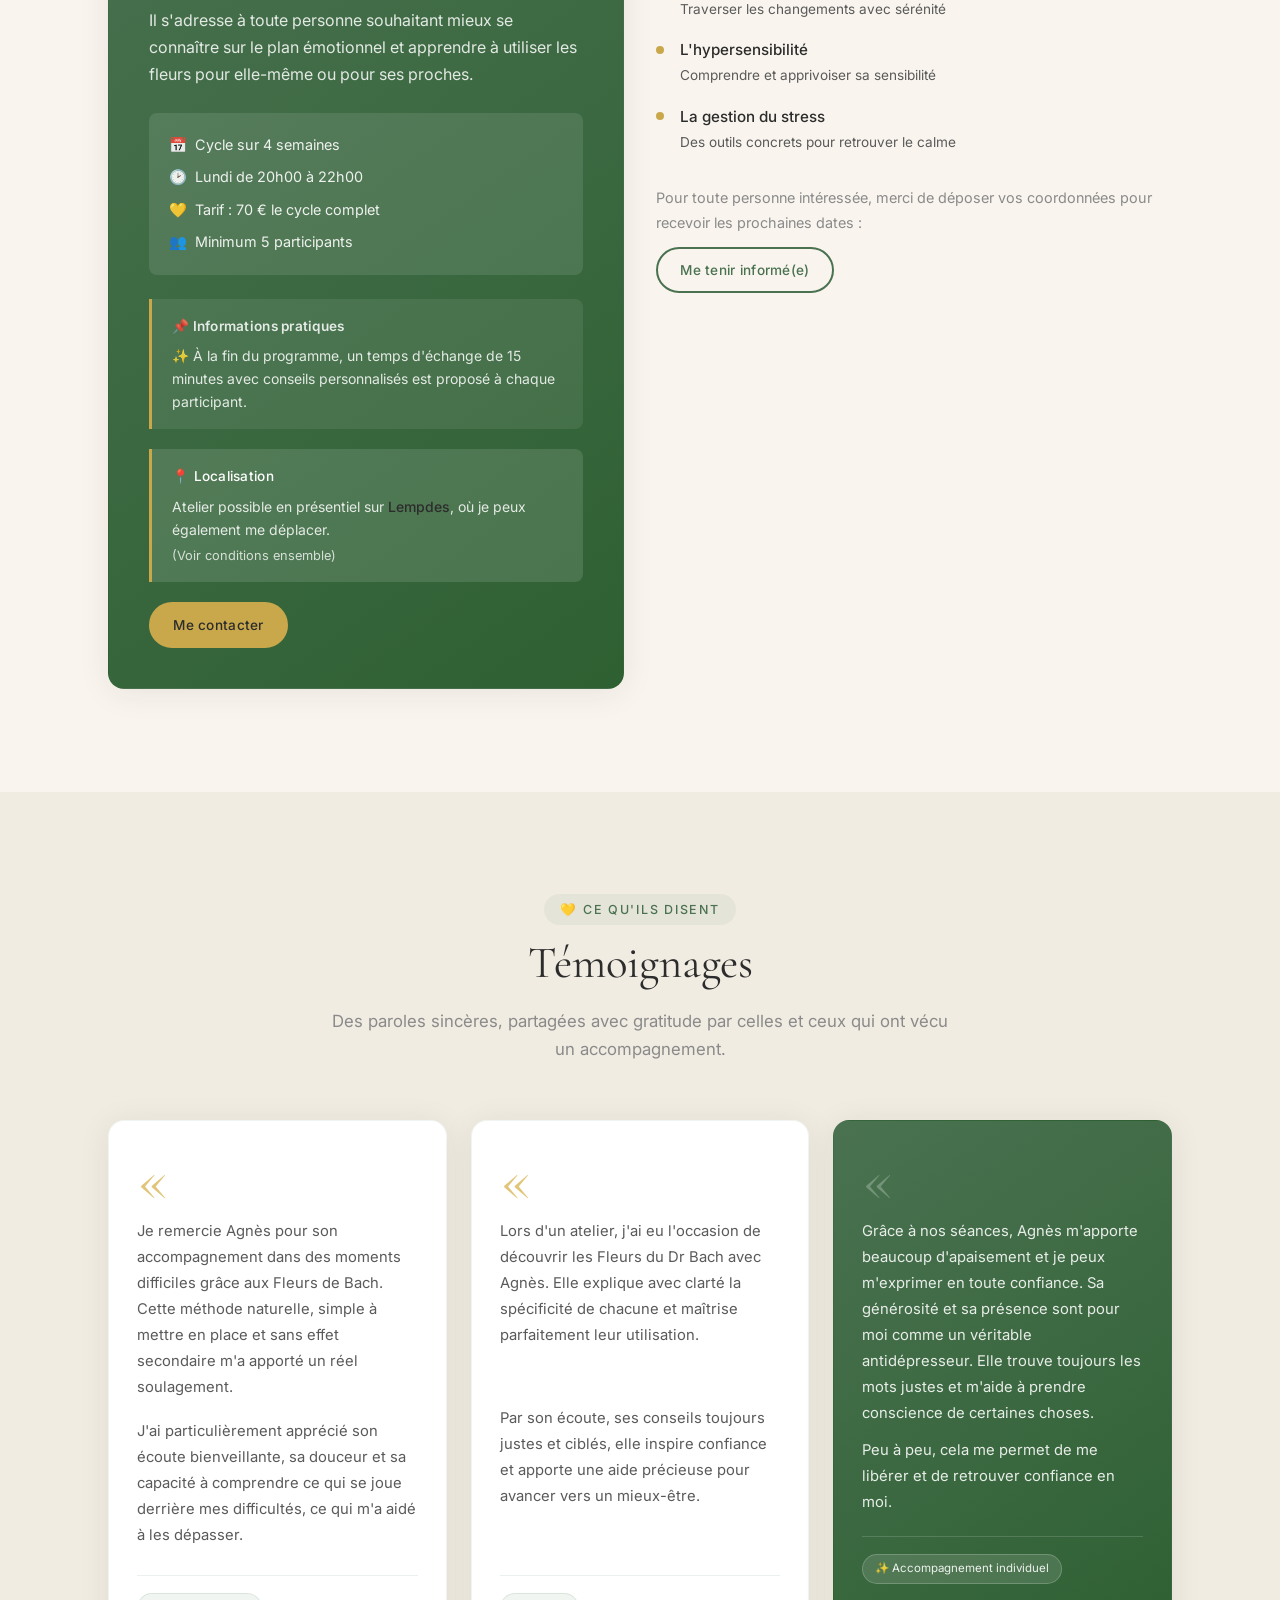
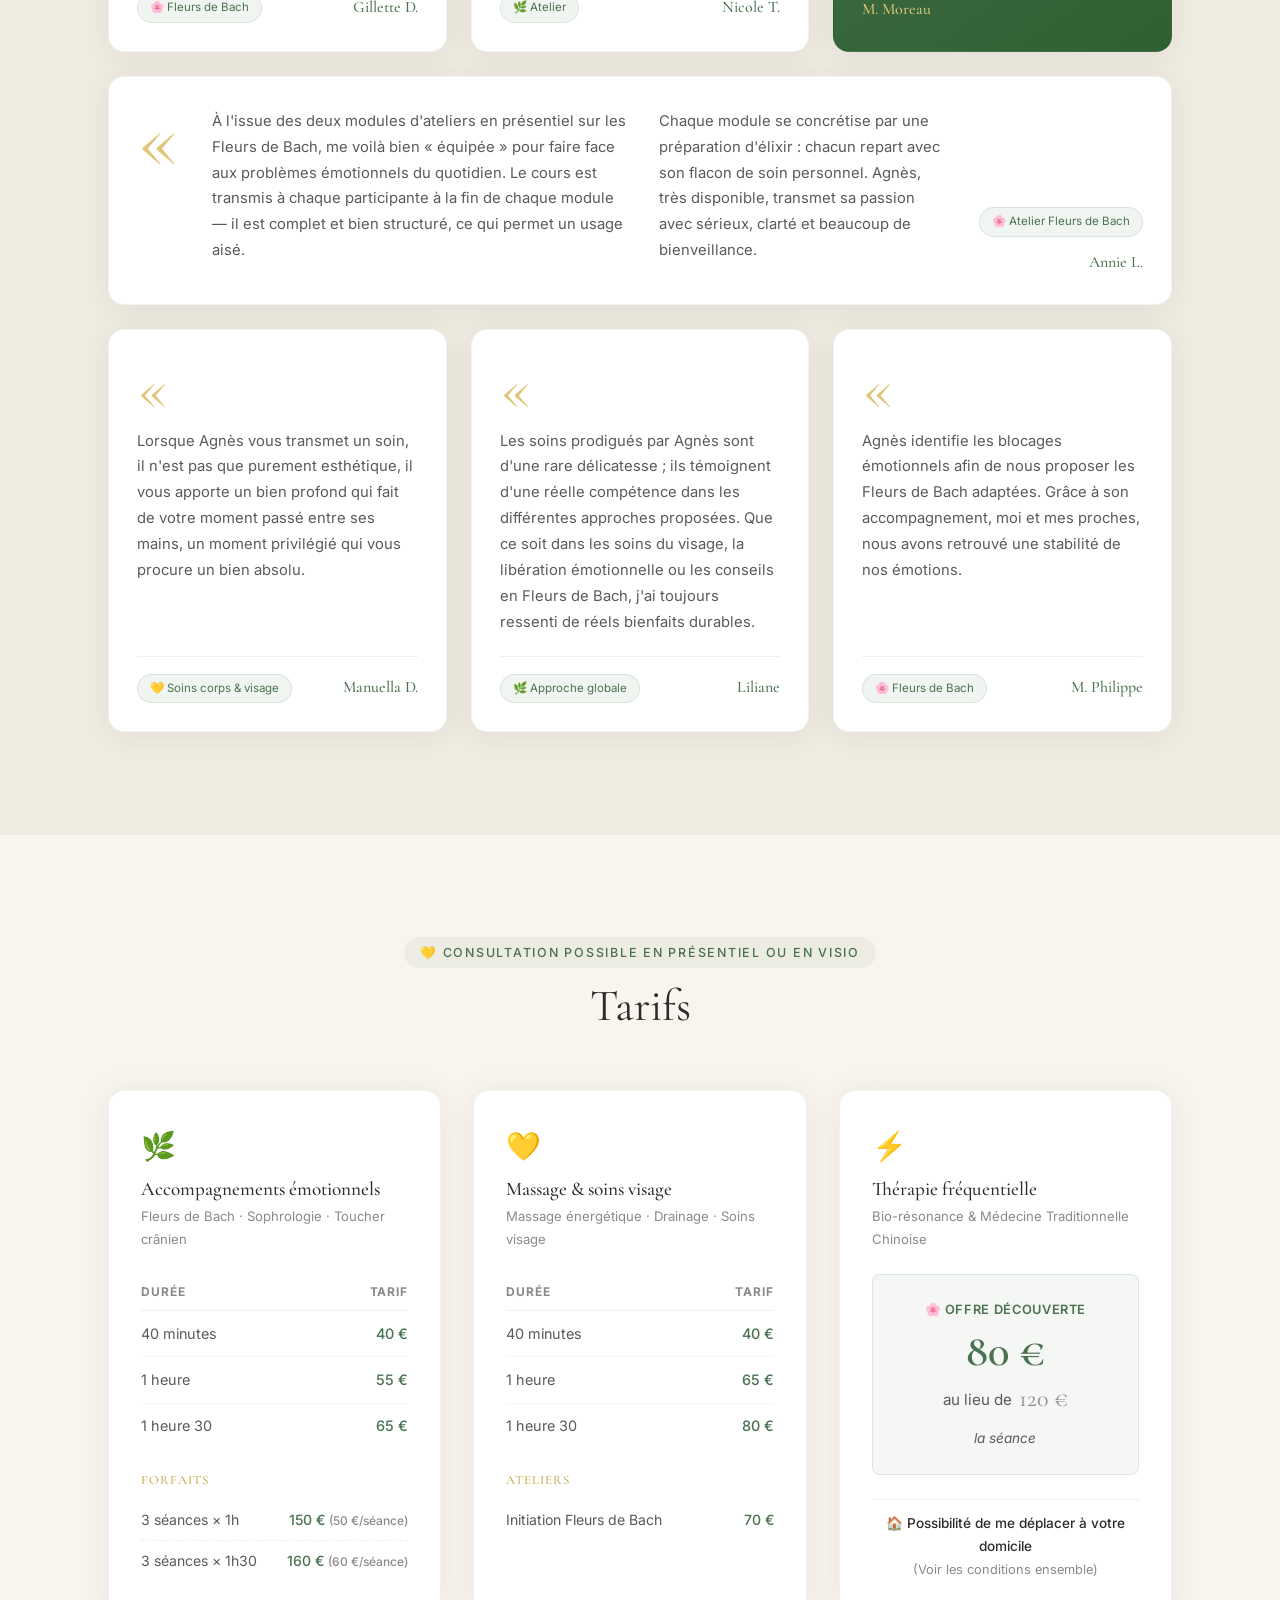
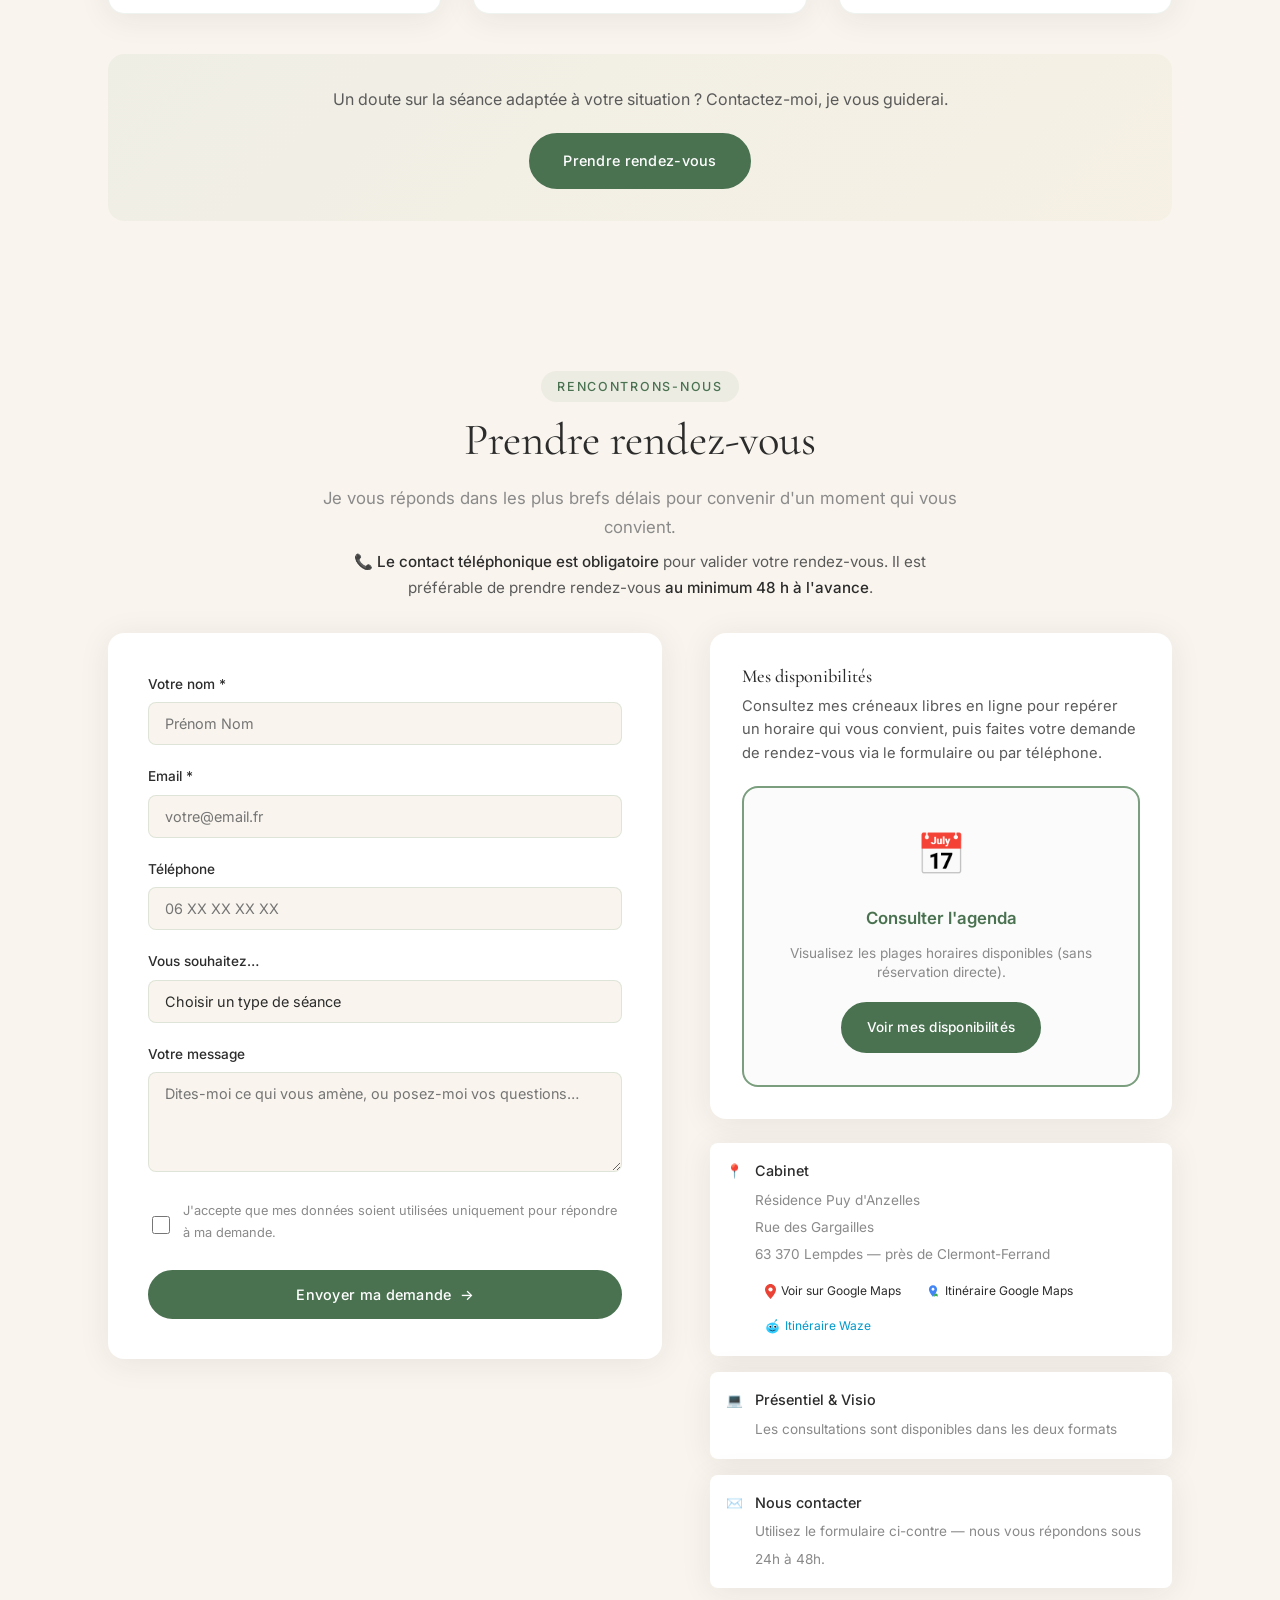
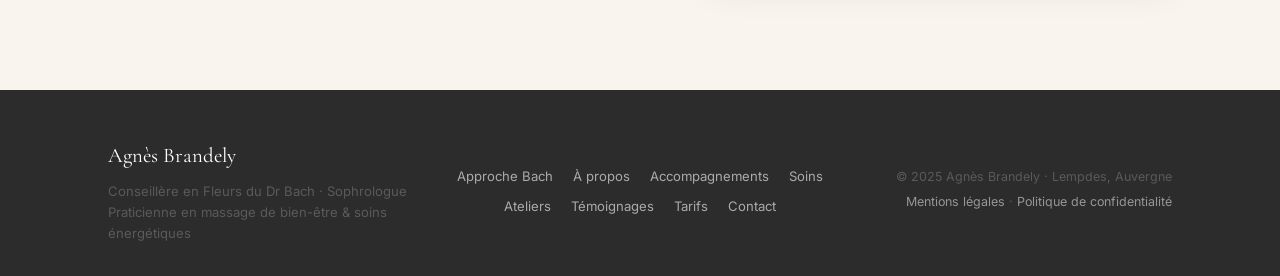
==== commit d11e5fc9: "feat(contact): clarify booking process and rename availability button" ====
--- a/index.html
+++ b/index.html
@@ -889,14 +889,17 @@
                 <div class="contact-info reveal">
                     <div class="contact-card">
                         <h3 class="contact-card-title">Mes disponibilités</h3>
-                        <p>Pour voir mon agenda en ligne, et me contacter via la page de contact.</p>
-                        <div class="calendly-placeholder" id="calendlyWidget" style="border: 2px solid var(--sage); background: rgba(122, 158, 126, 0.04);">
-                            <div class="calendly-inner">
-                                <span class="calendly-icon" aria-hidden="true">📅</span>
-                                <p style="font-weight: 500; color: var(--sage-dark);">Agenda en ligne</p>
+                        <p style="font-size: 0.92rem; line-height: 1.6; color: var(--text-light); margin-bottom: 1.25rem;">
+                            Consultez mes créneaux libres en ligne pour repérer un horaire qui vous convient, puis faites votre demande de rendez-vous via le formulaire ou par téléphone.
+                        </p>
+                        <div class="calendly-placeholder" id="calendlyWidget" style="border: 2px solid var(--sage); background: rgba(122, 158, 126, 0.04); padding: 2rem 1.5rem; border-radius: var(--radius);">
+                            <div class="calendly-inner" style="display: flex; flex-direction: column; align-items: center; text-align: center; gap: 0.75rem;">
+                                <span class="calendly-icon" aria-hidden="true" style="font-size: 2.5rem; margin-bottom: 0.25rem;">📅</span>
+                                <p style="font-weight: 600; color: var(--sage-dark); margin: 0; font-size: 1.05rem;">Consulter l'agenda</p>
+                                <p style="font-size: 0.85rem; color: var(--text-muted); margin: 0 0 0.5rem 0; line-height: 1.4;">Visualisez les plages horaires disponibles (sans réservation directe).</p>
                                 <a href="https://calendar.app.google/vGfQFfZbgZz5e1gK7" target="_blank" rel="noopener noreferrer"
-                                    class="btn btn-primary" id="calendlyBtn">
-                                    Voir mon agenda en ligne
+                                    class="btn btn-primary" id="calendlyBtn" style="padding: 0.75rem 1.5rem; font-size: 0.85rem;">
+                                    Voir mes disponibilités
                                 </a>
                             </div>
                         </div>
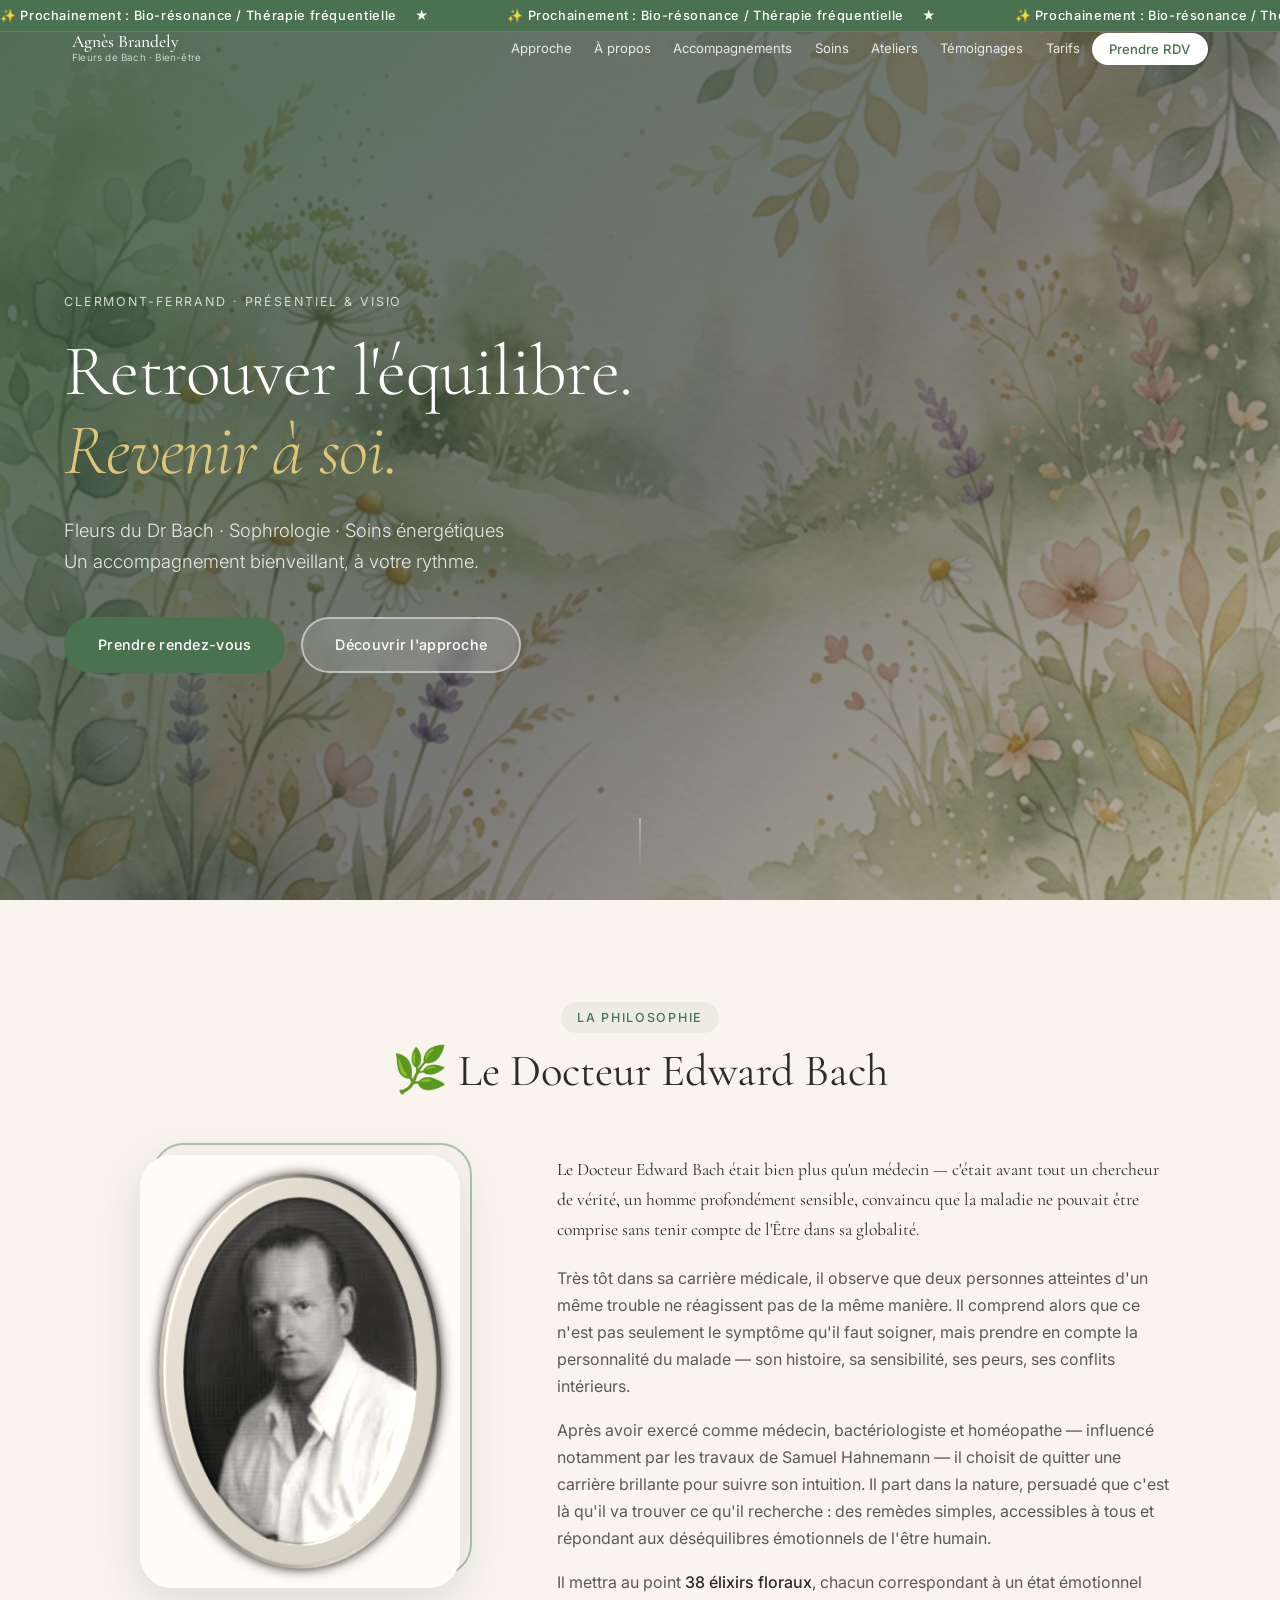
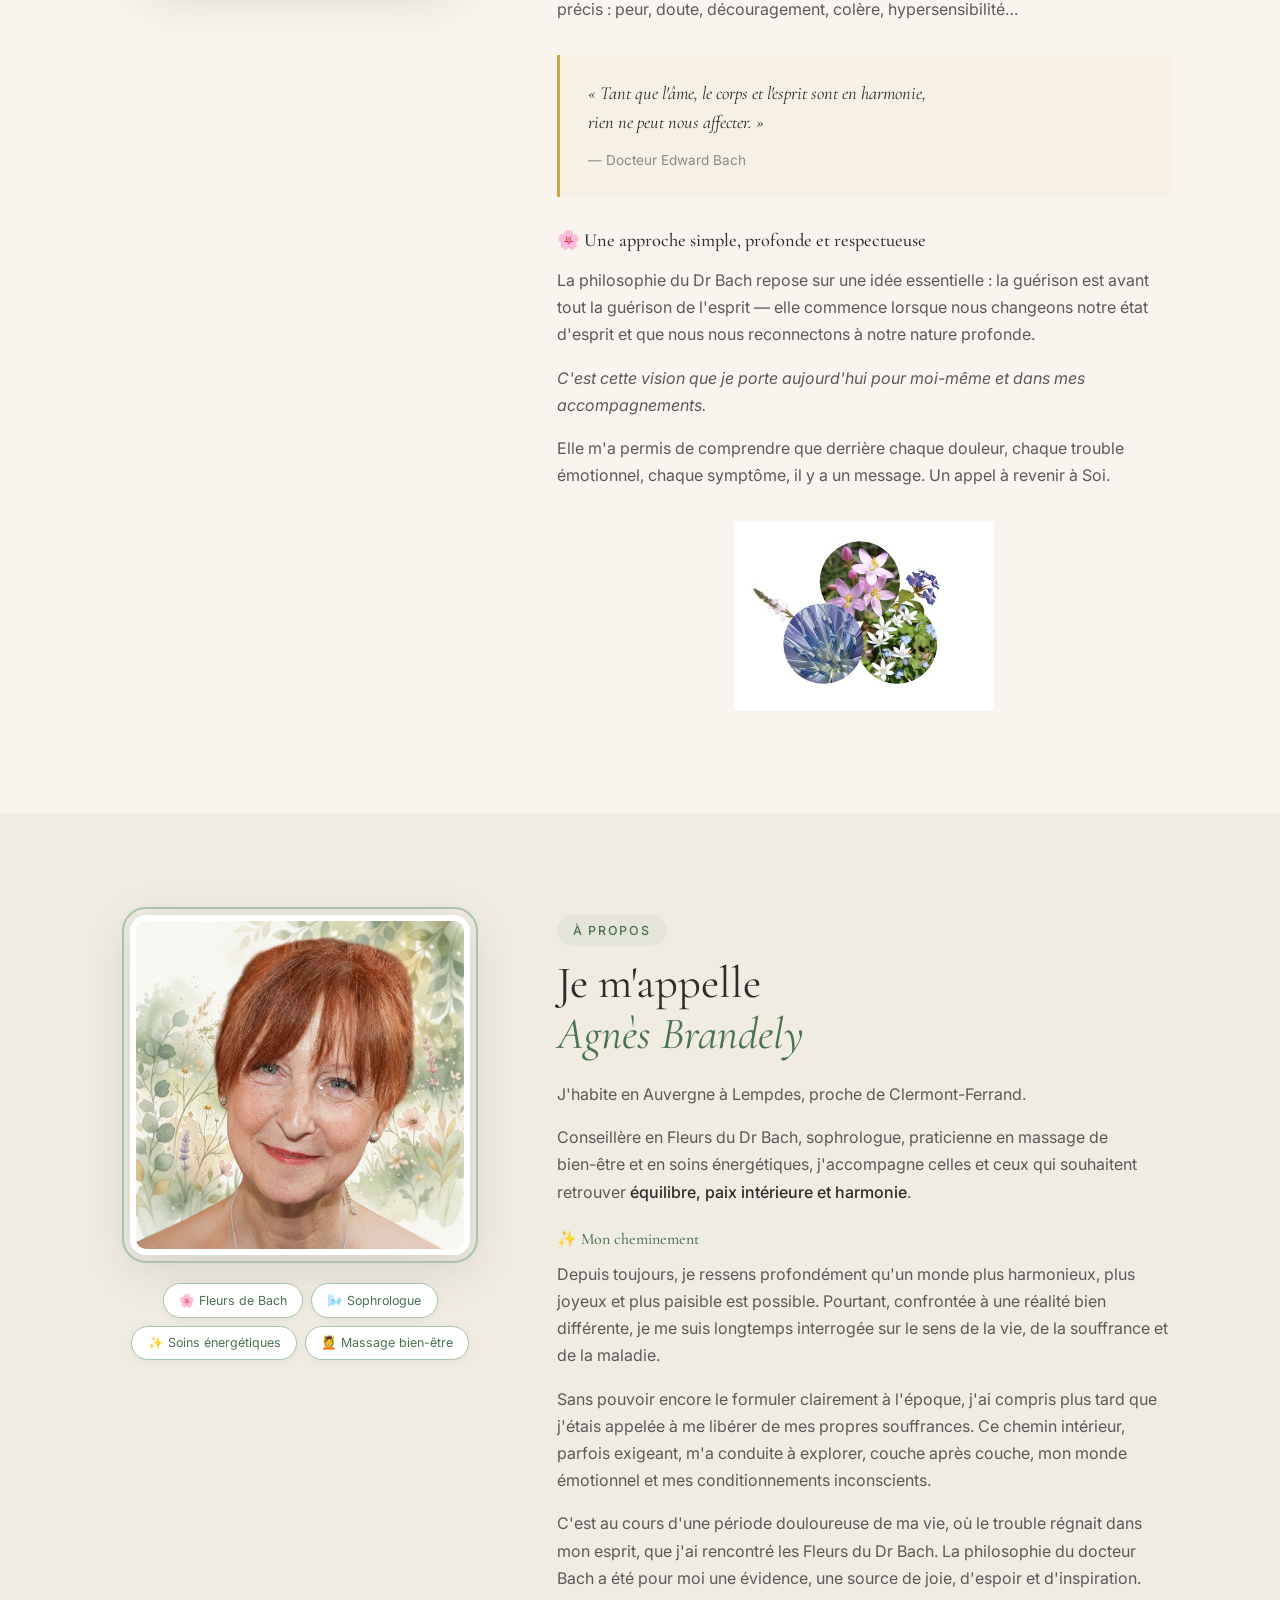
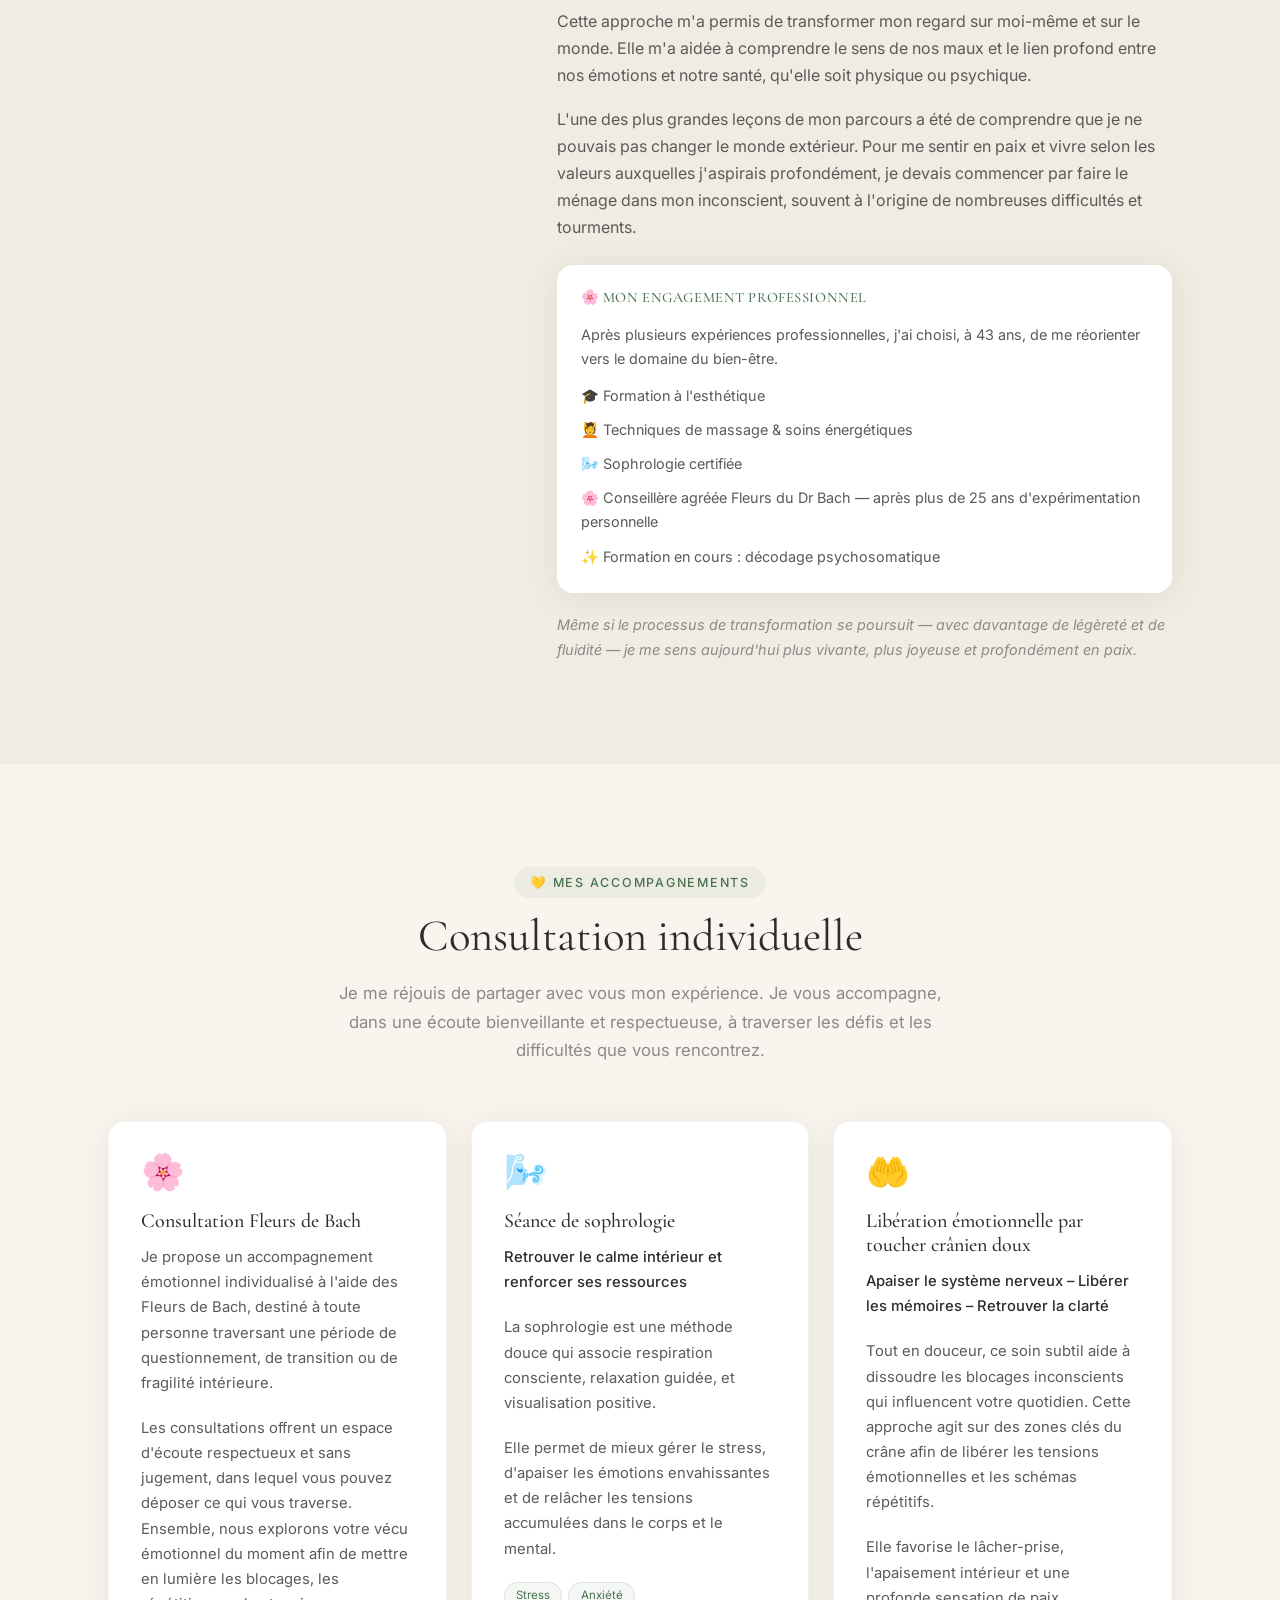
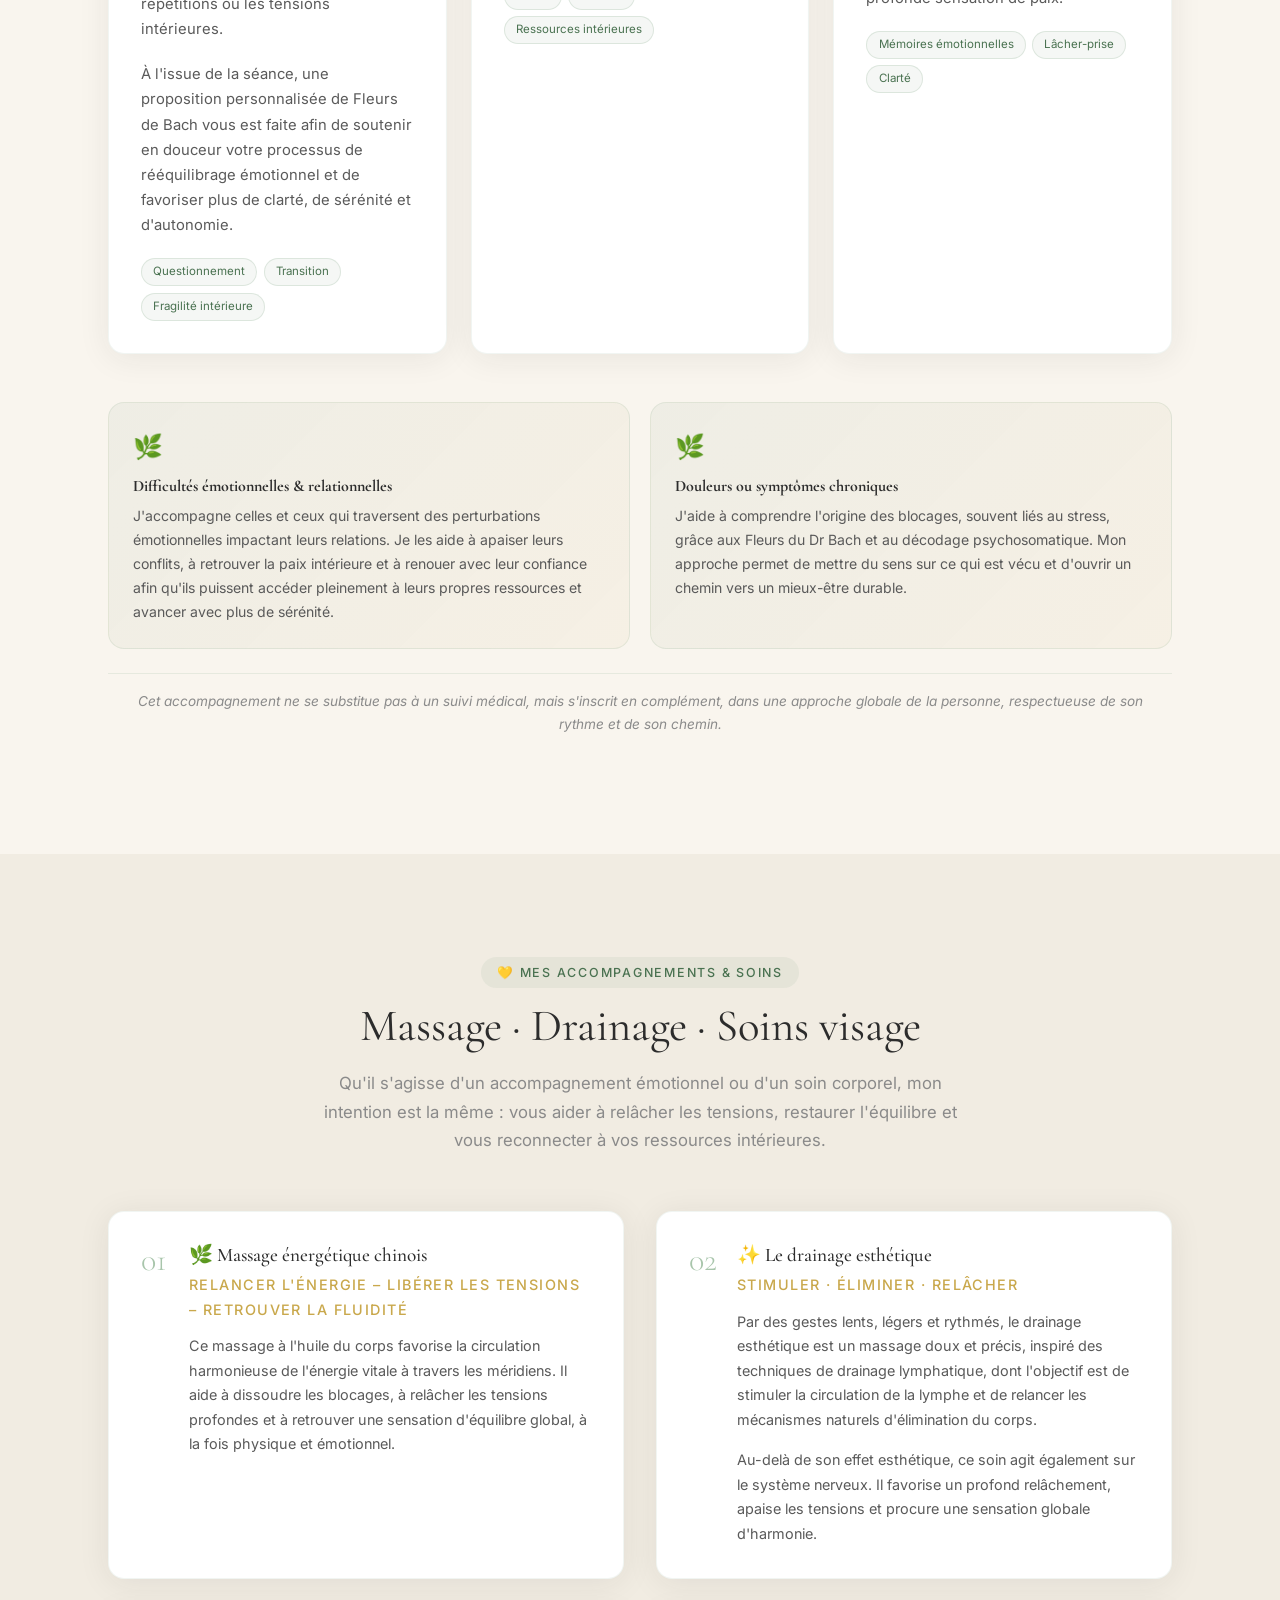
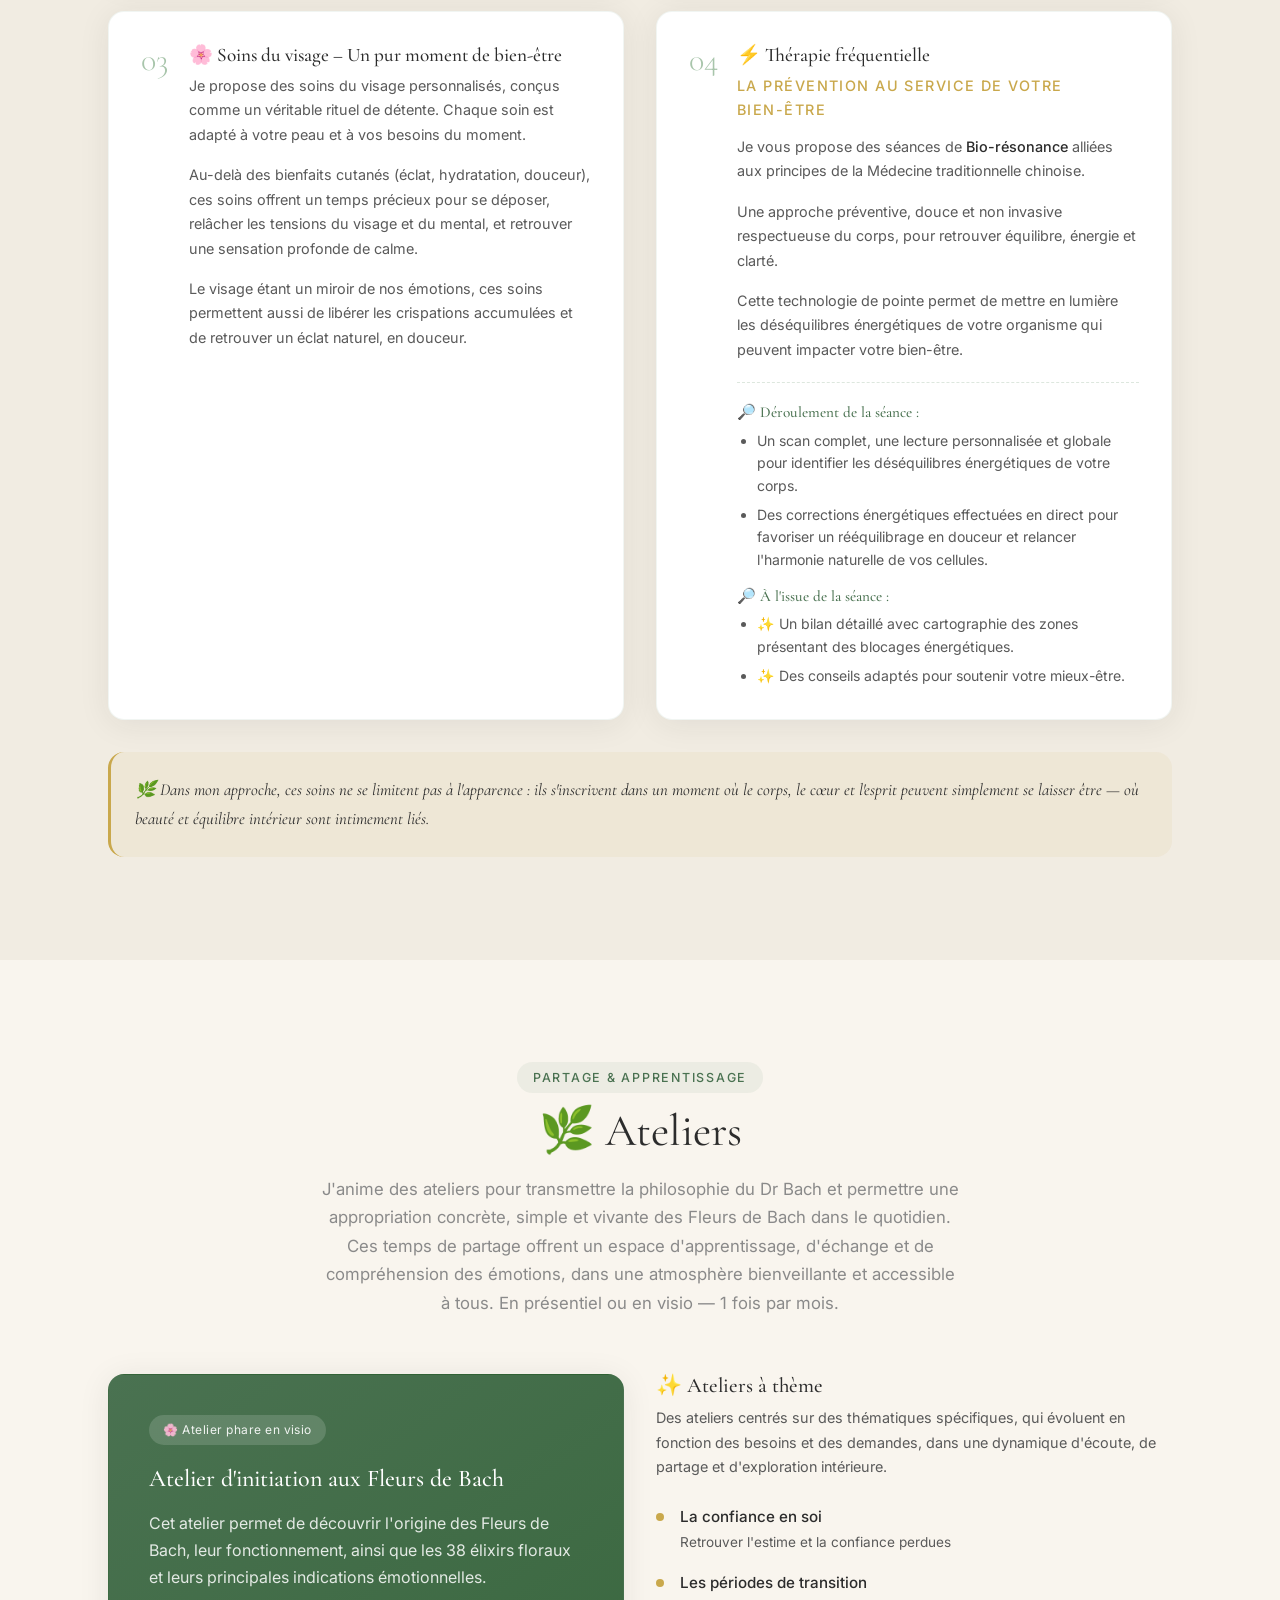
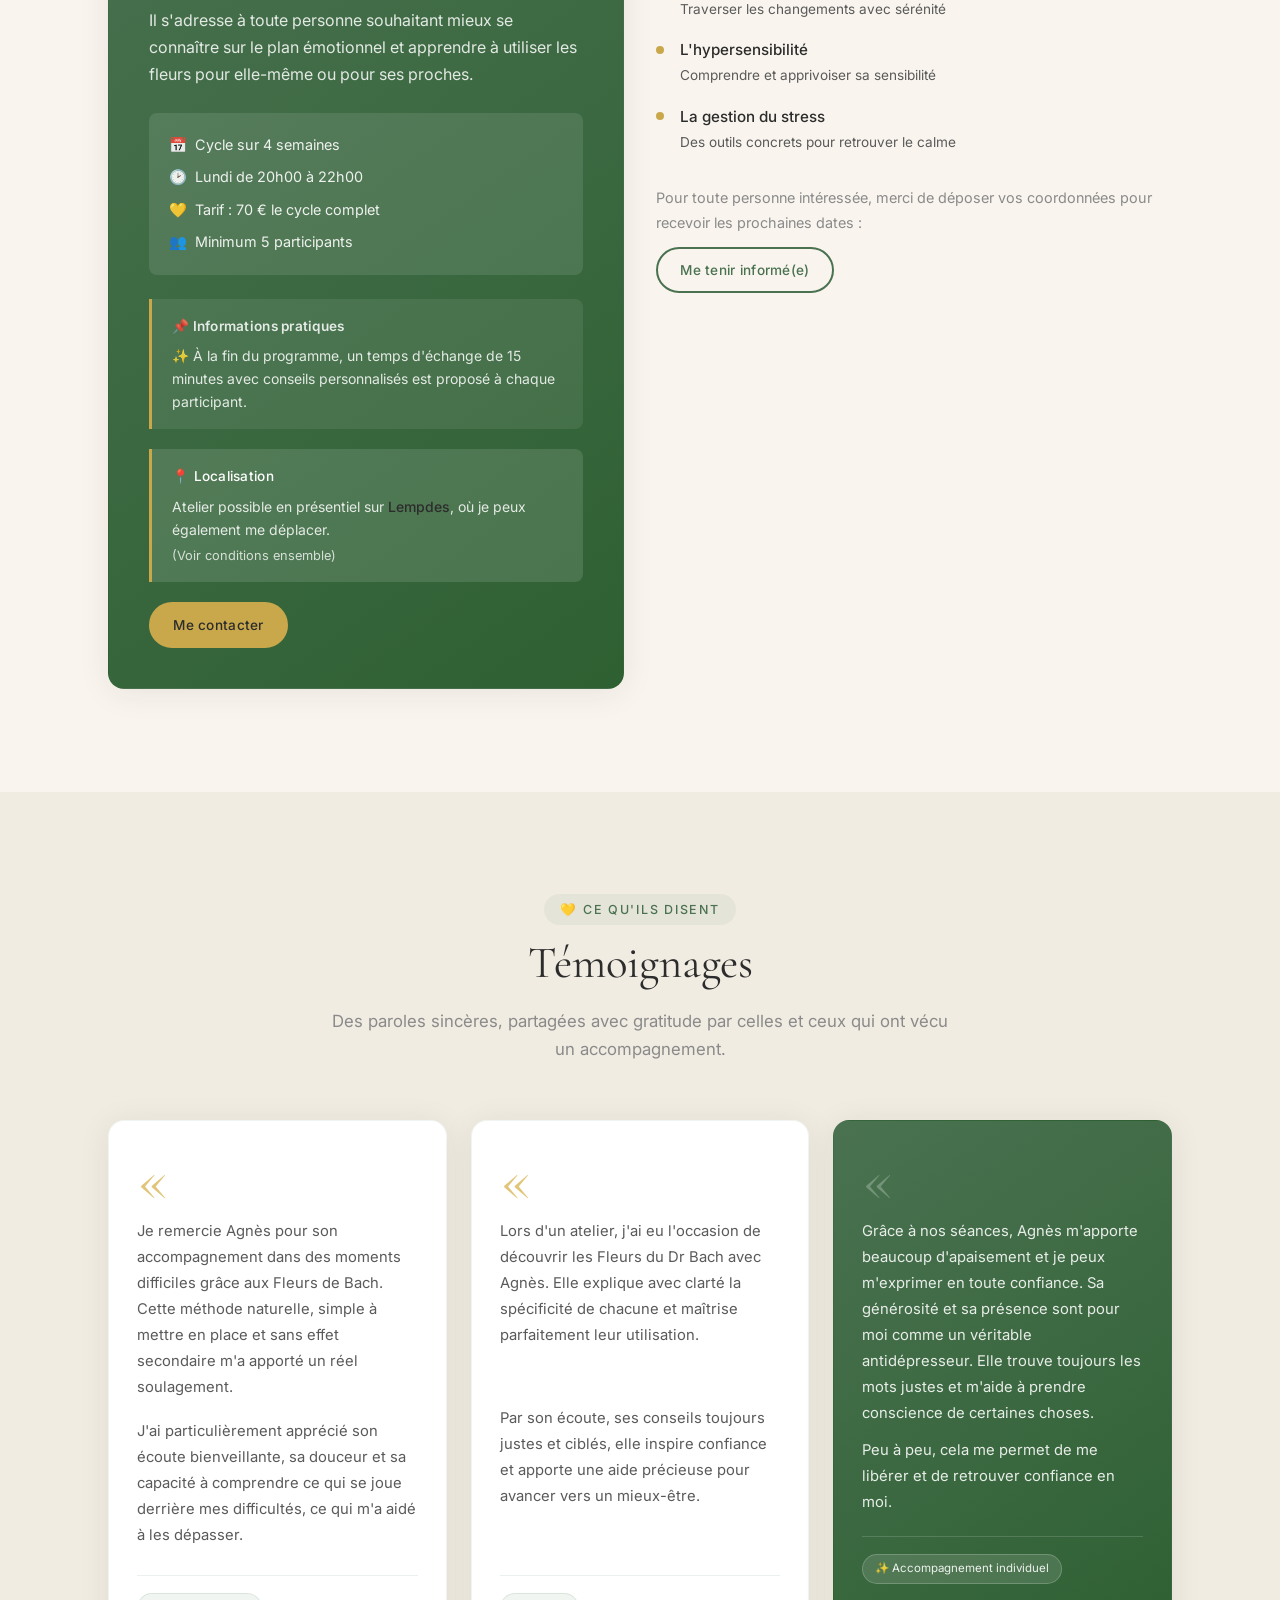
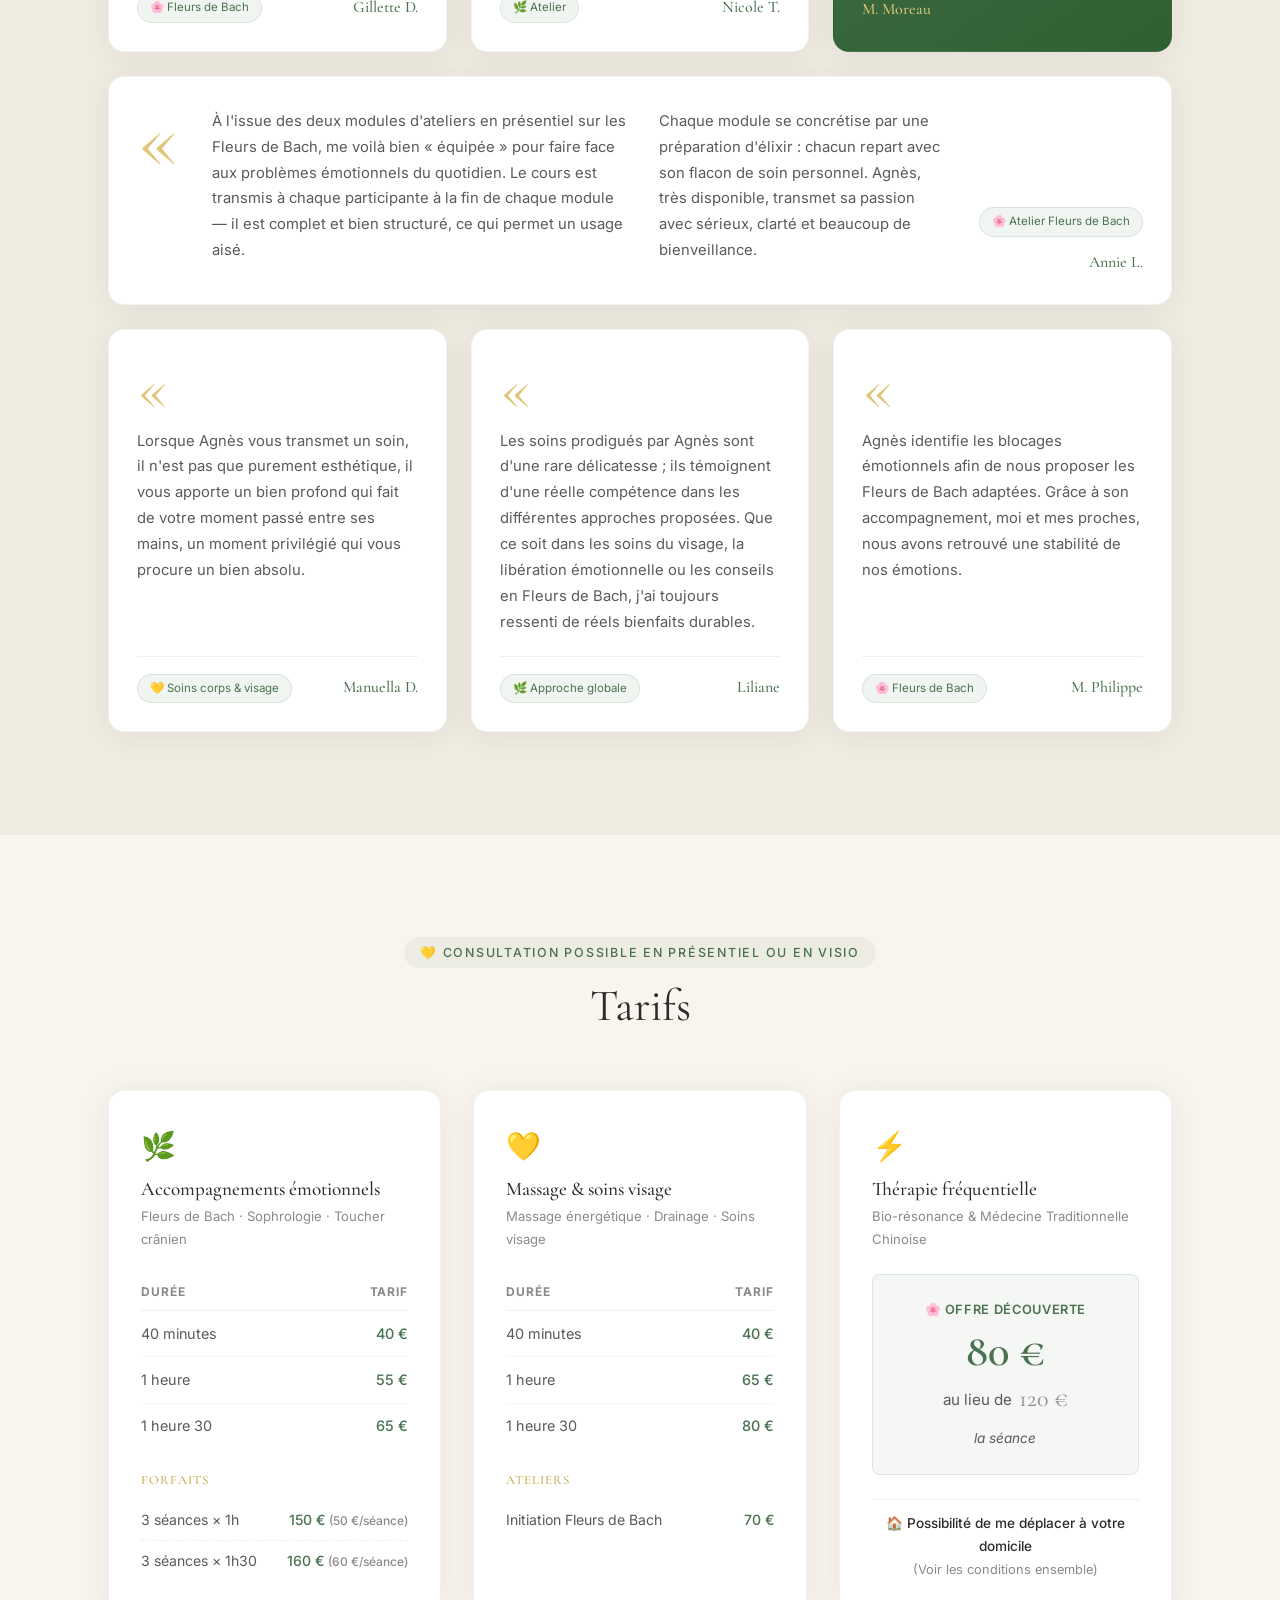
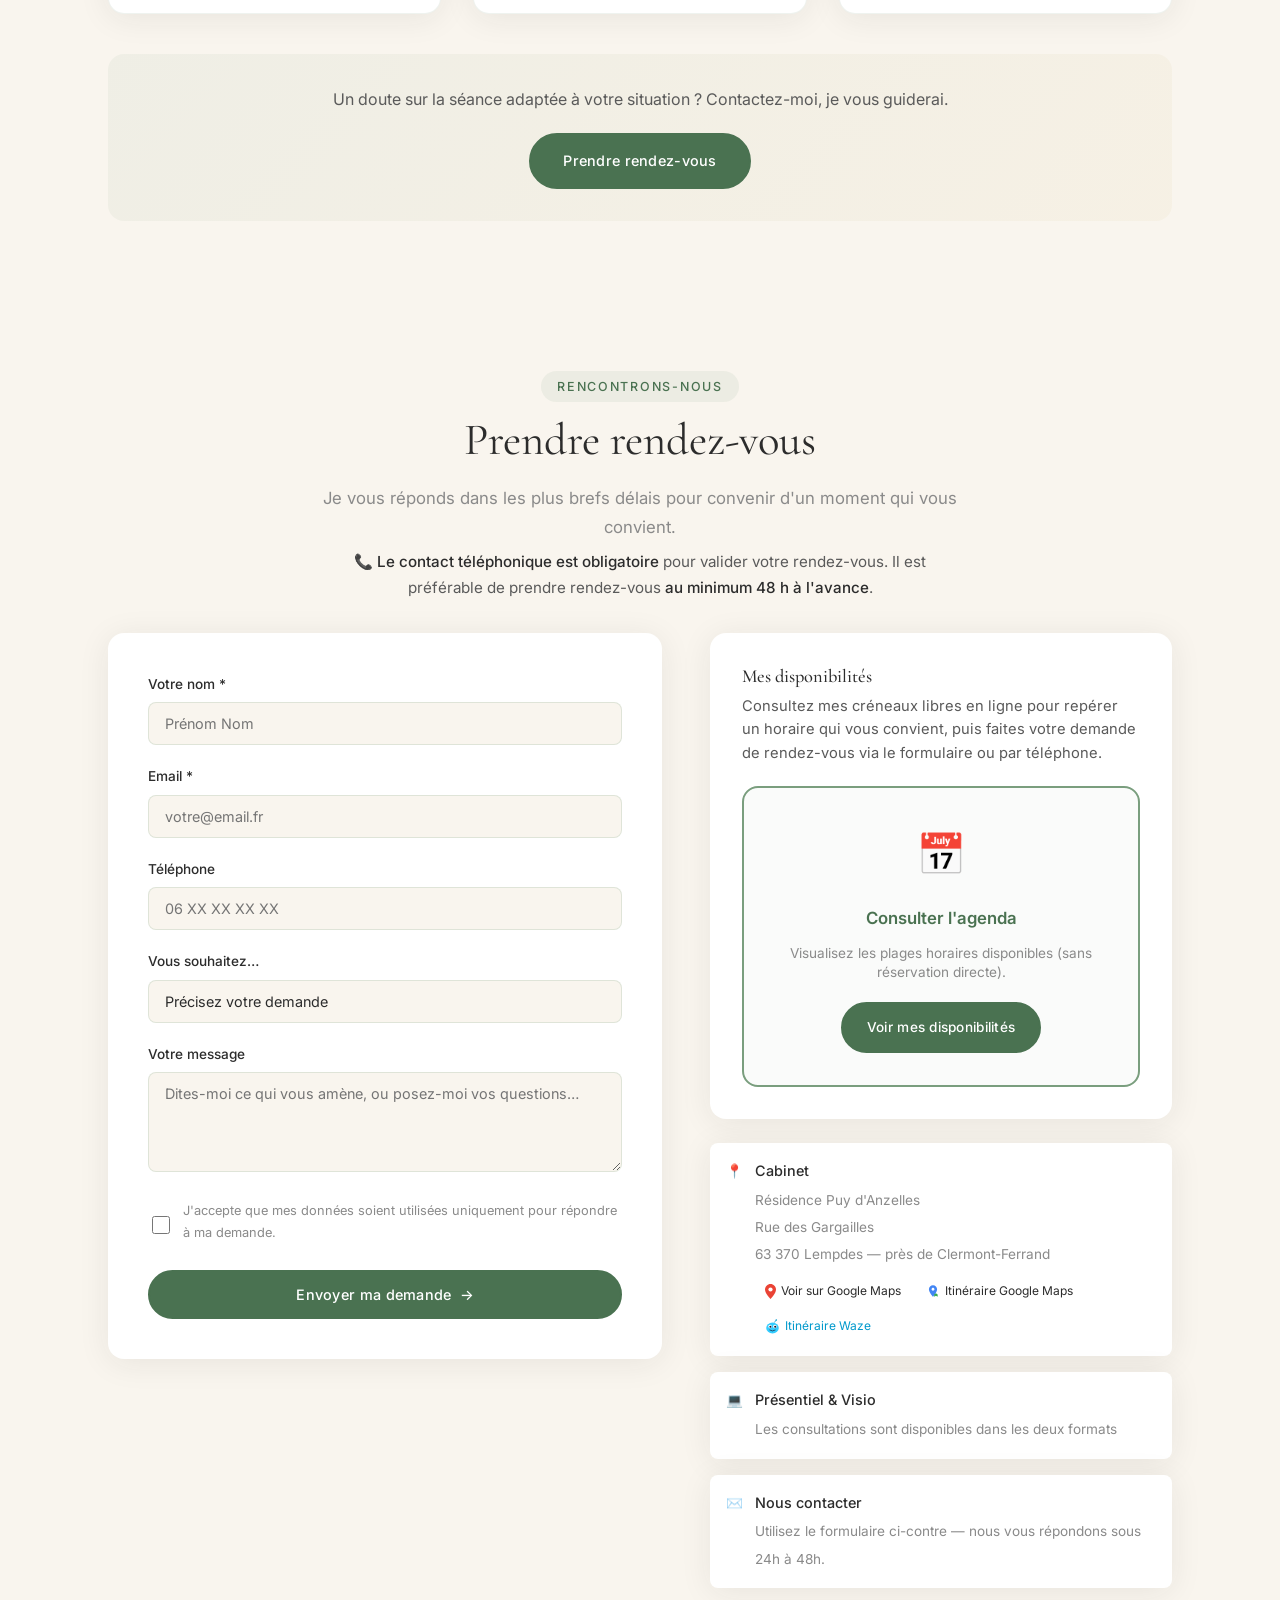
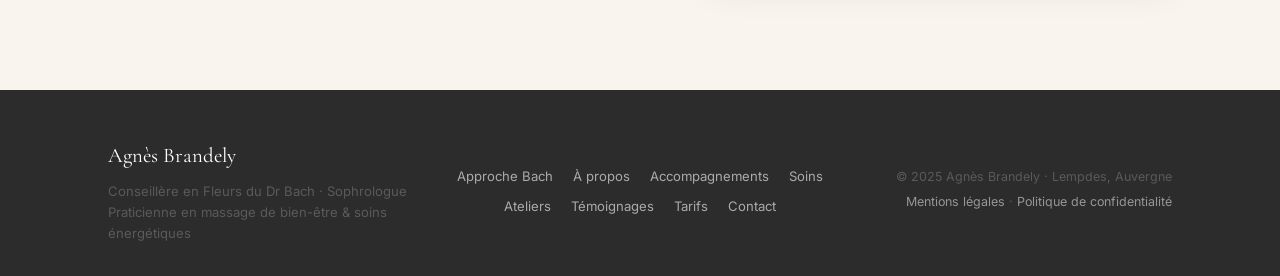
==== commit e3e910c0: "feat(contact): change dropdown placeholder to 'Précisez votre demande'" ====
--- a/index.html
+++ b/index.html
@@ -855,7 +855,8 @@
                         <div class="form-group">
                             <label for="service">Vous souhaitez…</label>
                             <select id="service" name="service">
-                                <option value="">Choisir un type de séance</option>
+                                <option value="">Précisez votre demande</option>
+                                <option value="appel">Avoir un échange téléphonique</option>
                                 <option value="bach">Consultation Fleurs de Bach</option>
                                 <option value="sophro">Séance de sophrologie</option>
                                 <option value="cranien">Libération par toucher crânien</option>
@@ -897,7 +898,7 @@
                                 <span class="calendly-icon" aria-hidden="true" style="font-size: 2.5rem; margin-bottom: 0.25rem;">📅</span>
                                 <p style="font-weight: 600; color: var(--sage-dark); margin: 0; font-size: 1.05rem;">Consulter l'agenda</p>
                                 <p style="font-size: 0.85rem; color: var(--text-muted); margin: 0 0 0.5rem 0; line-height: 1.4;">Visualisez les plages horaires disponibles (sans réservation directe).</p>
-                                <a href="https://calendar.app.google/vGfQFfZbgZz5e1gK7" target="_blank" rel="noopener noreferrer"
+                                <a href="#contactForm"
                                     class="btn btn-primary" id="calendlyBtn" style="padding: 0.75rem 1.5rem; font-size: 0.85rem;">
                                     Voir mes disponibilités
                                 </a>
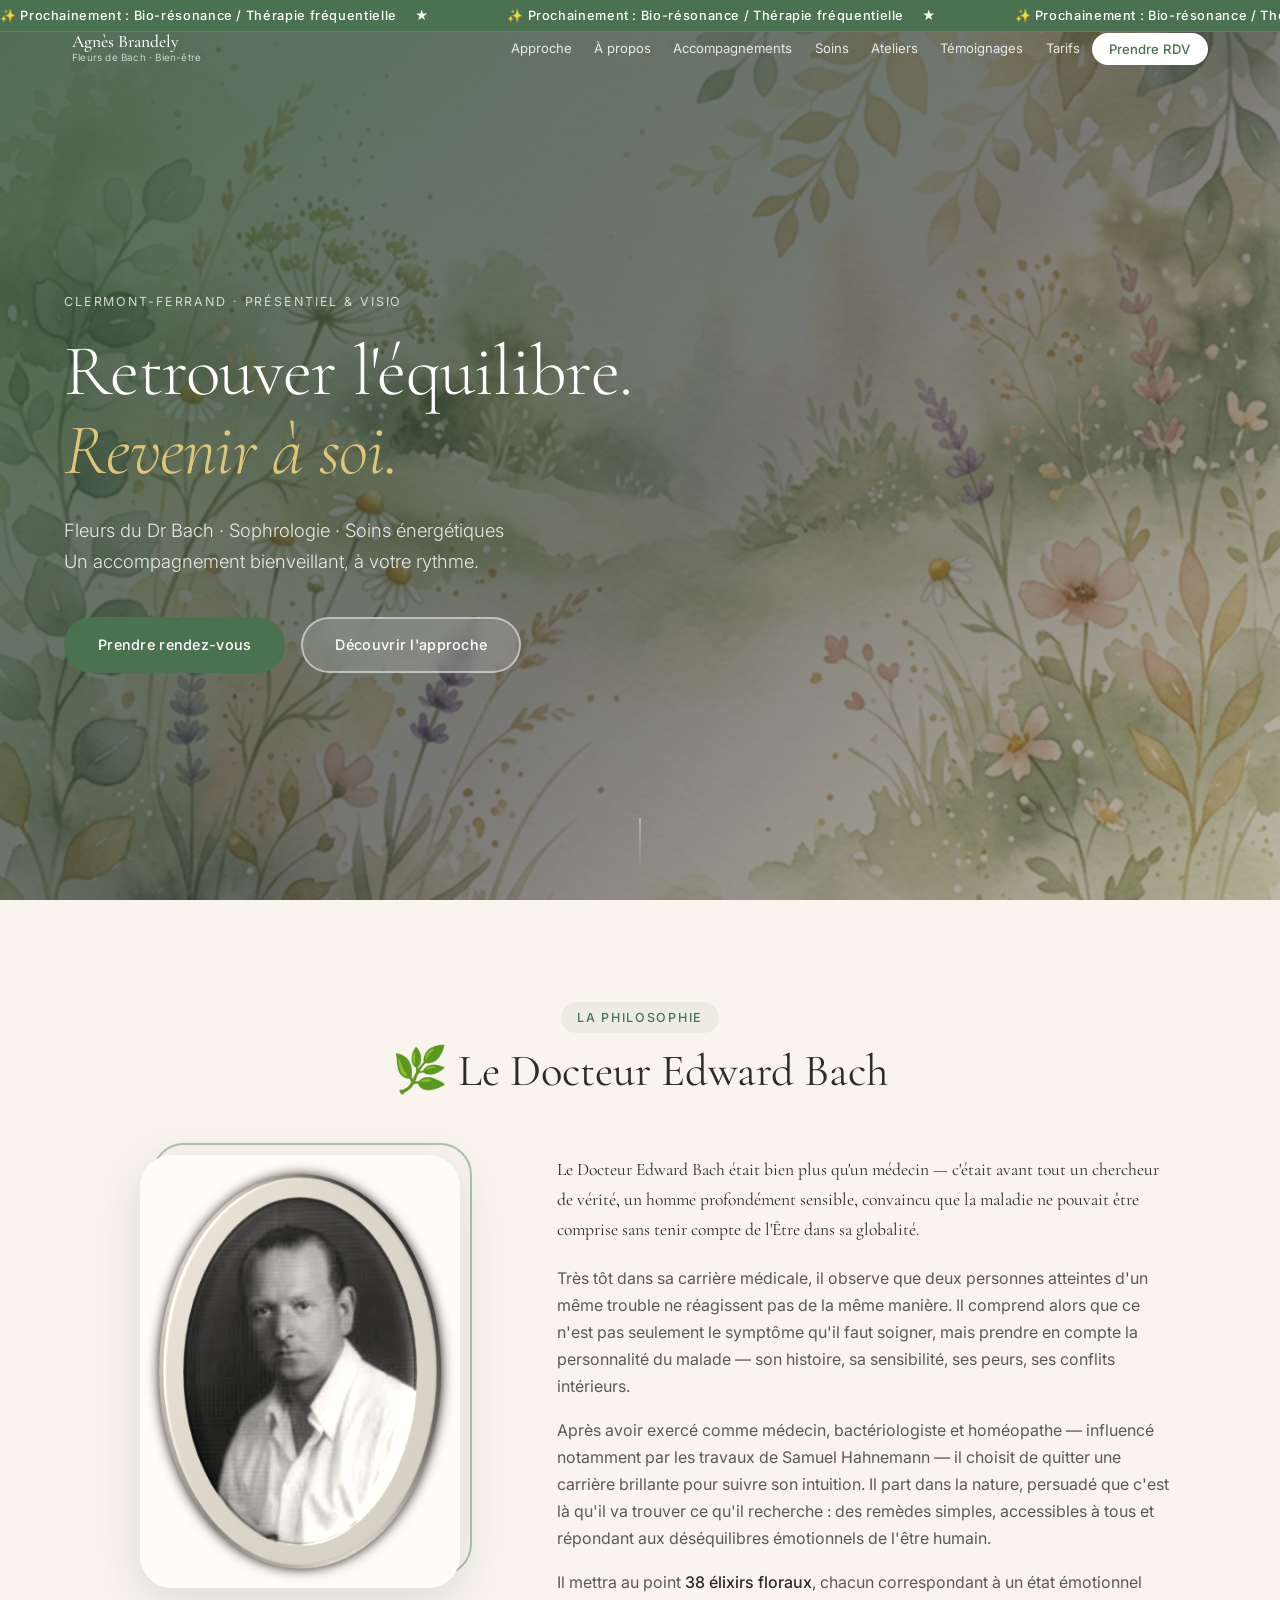
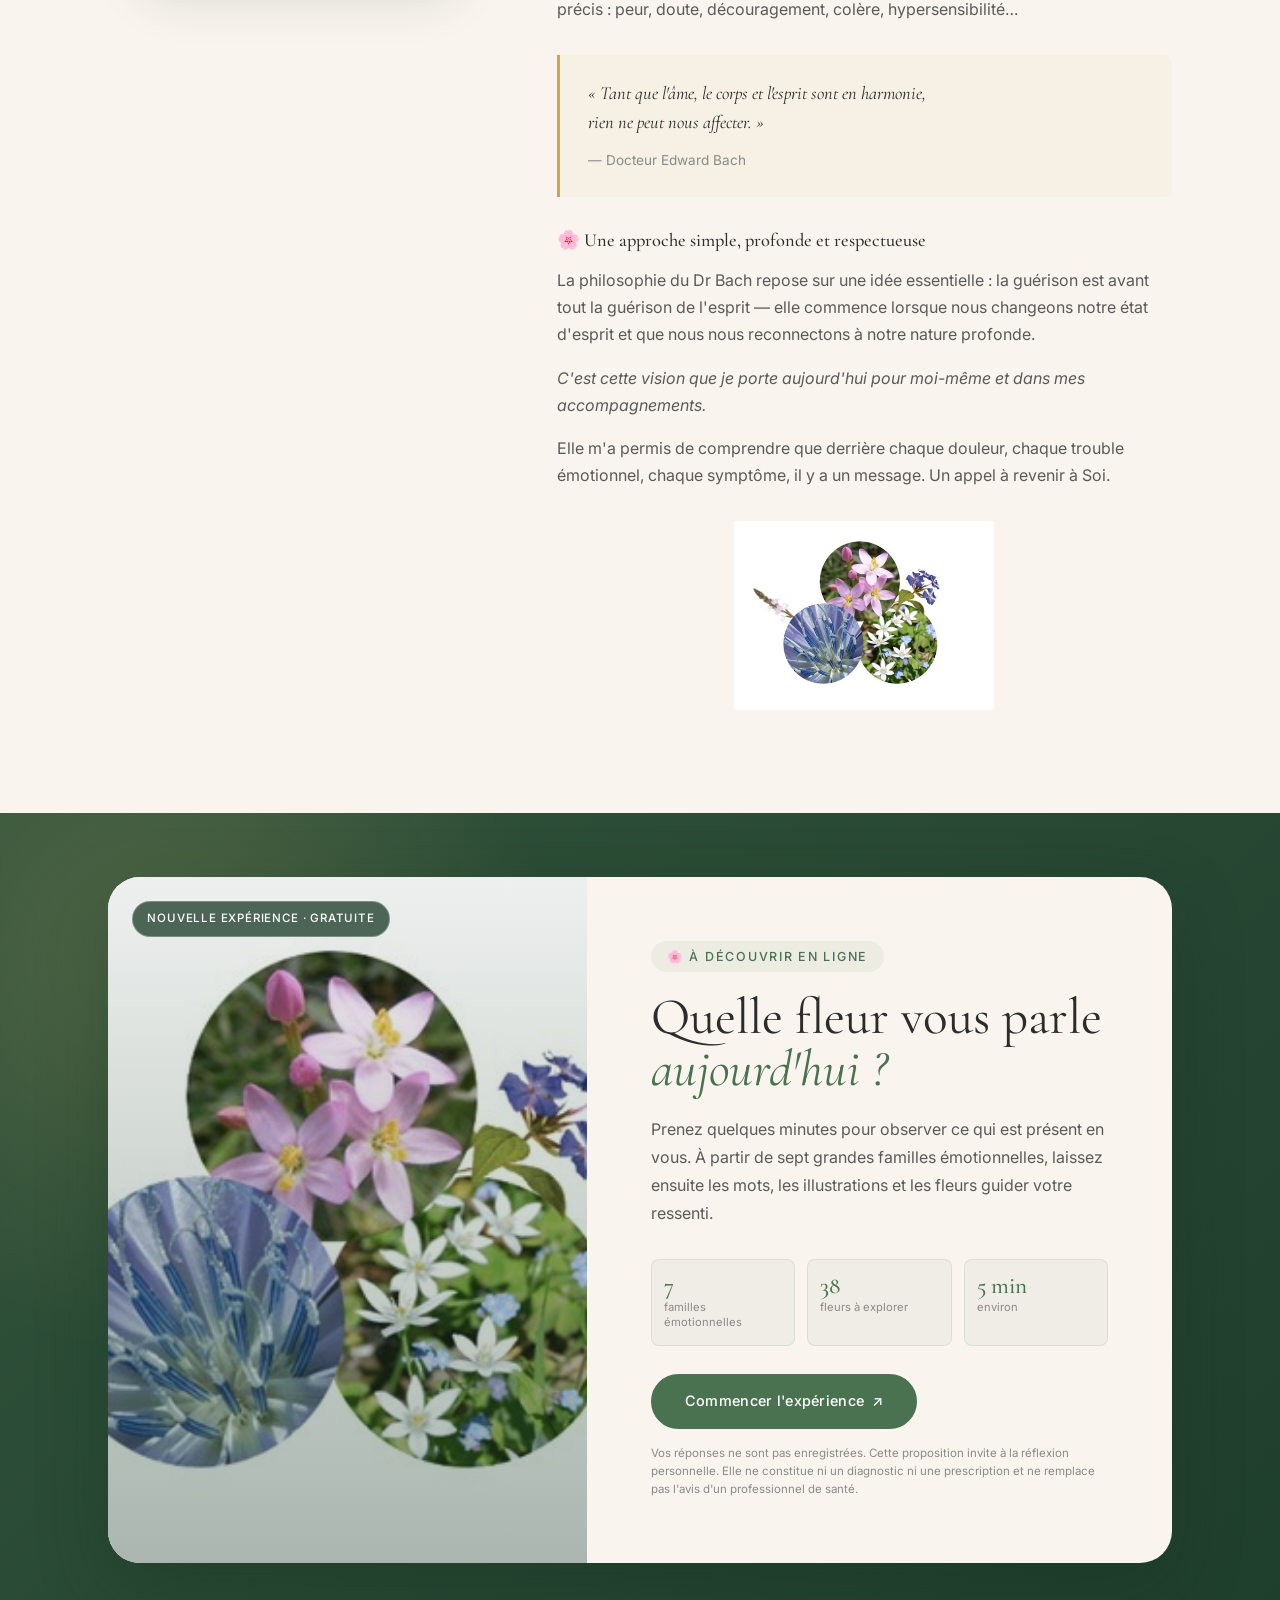
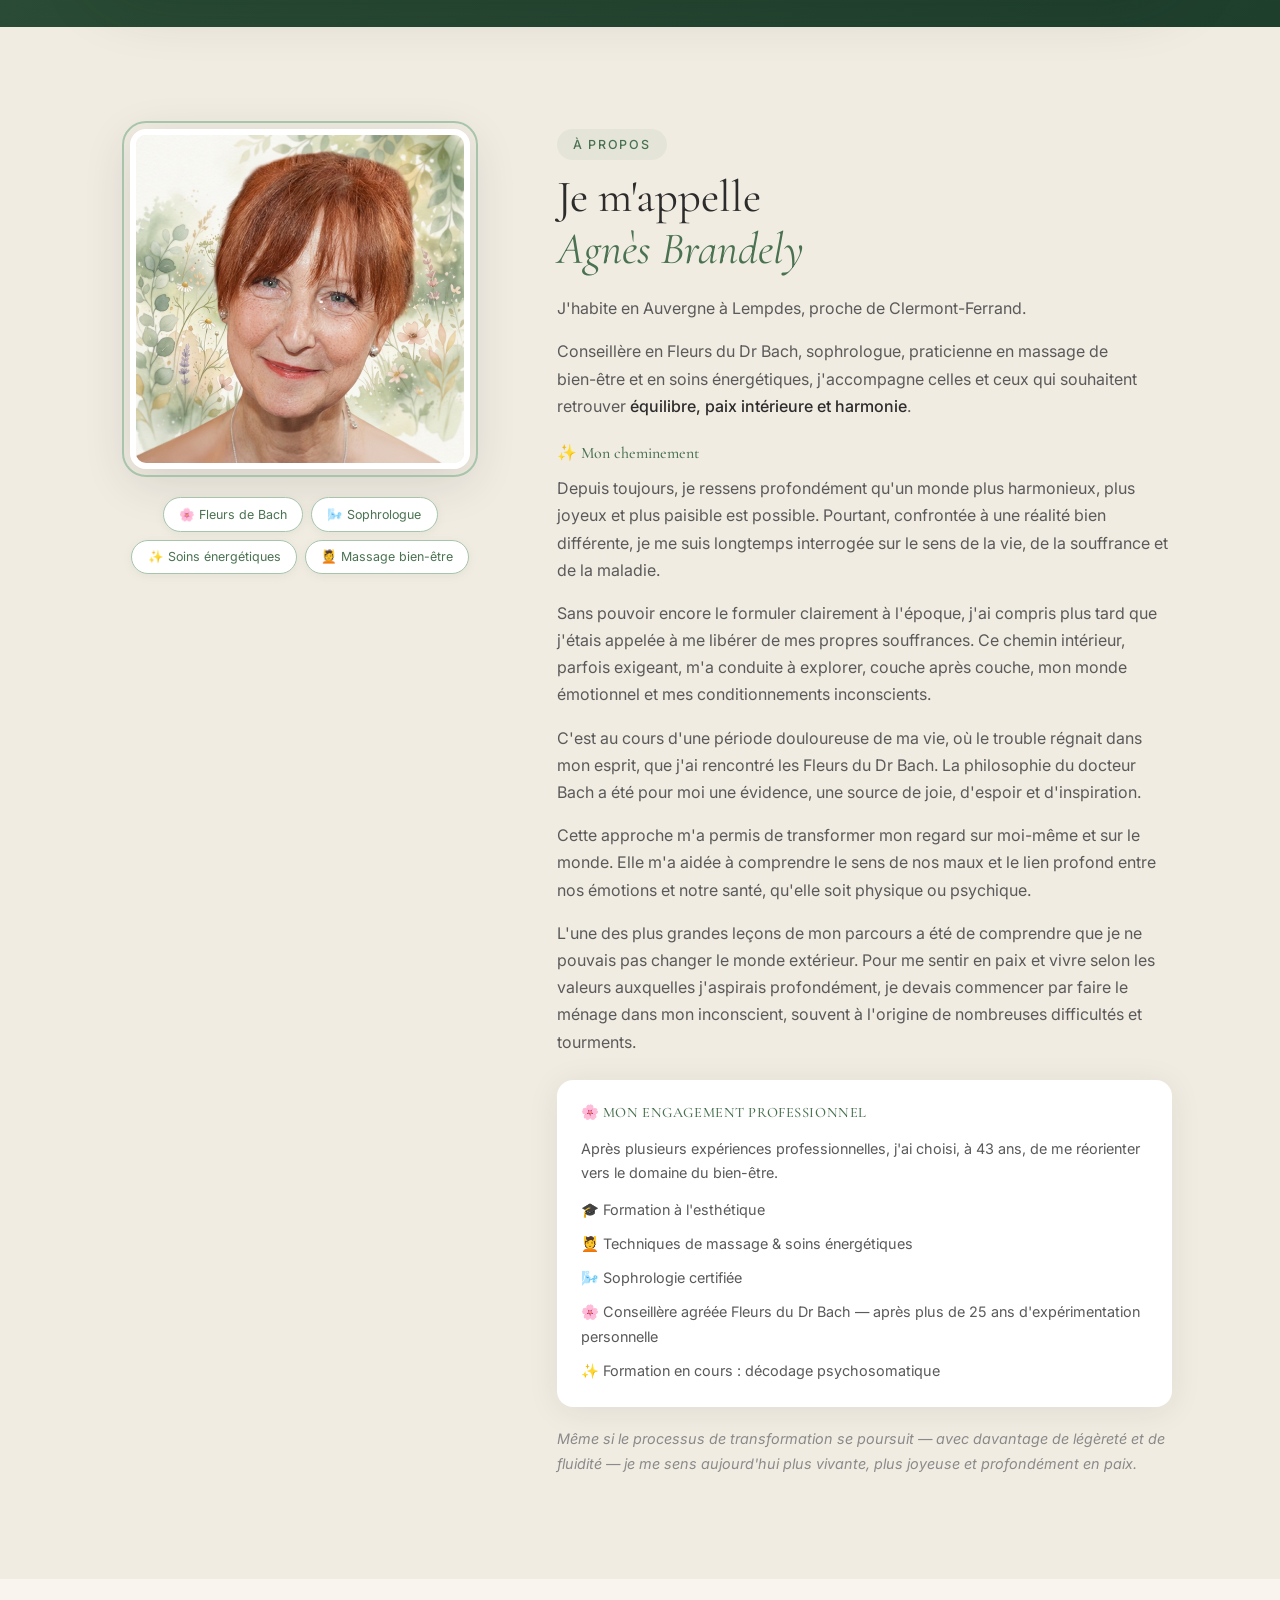
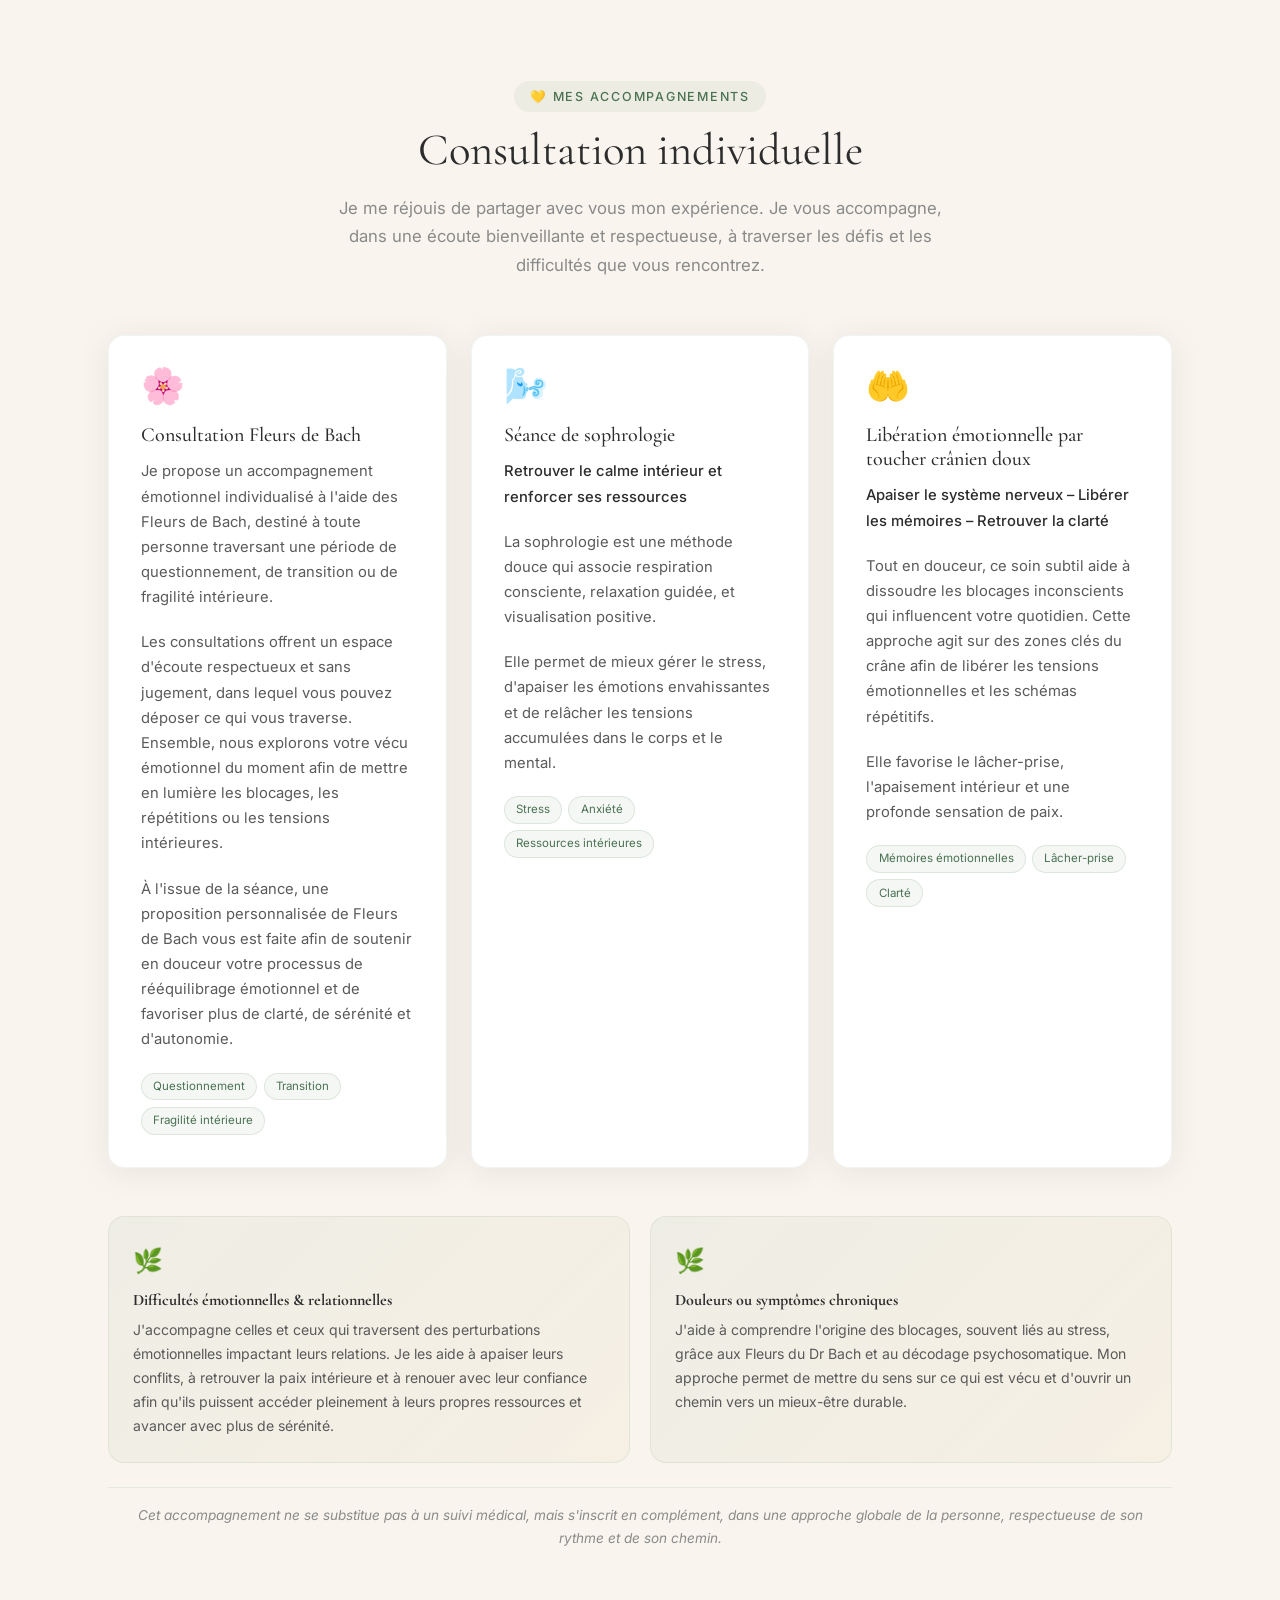
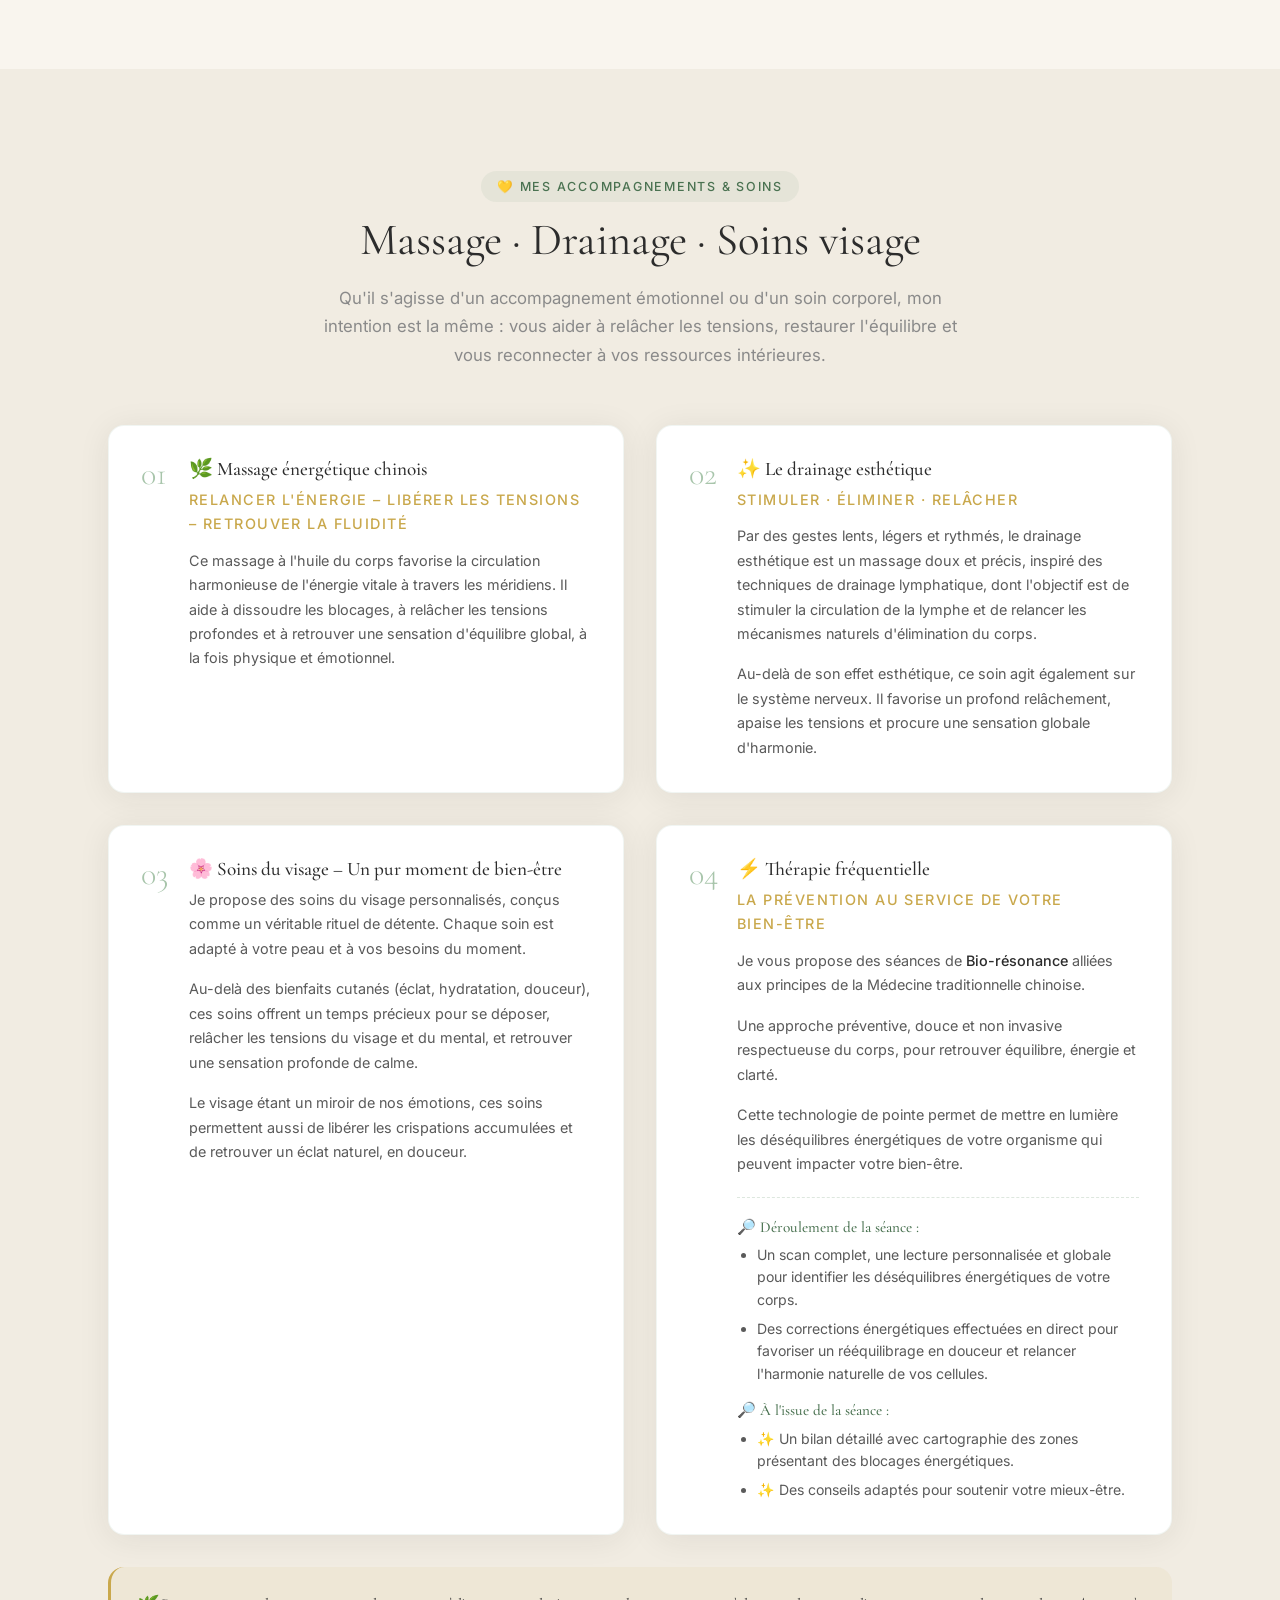
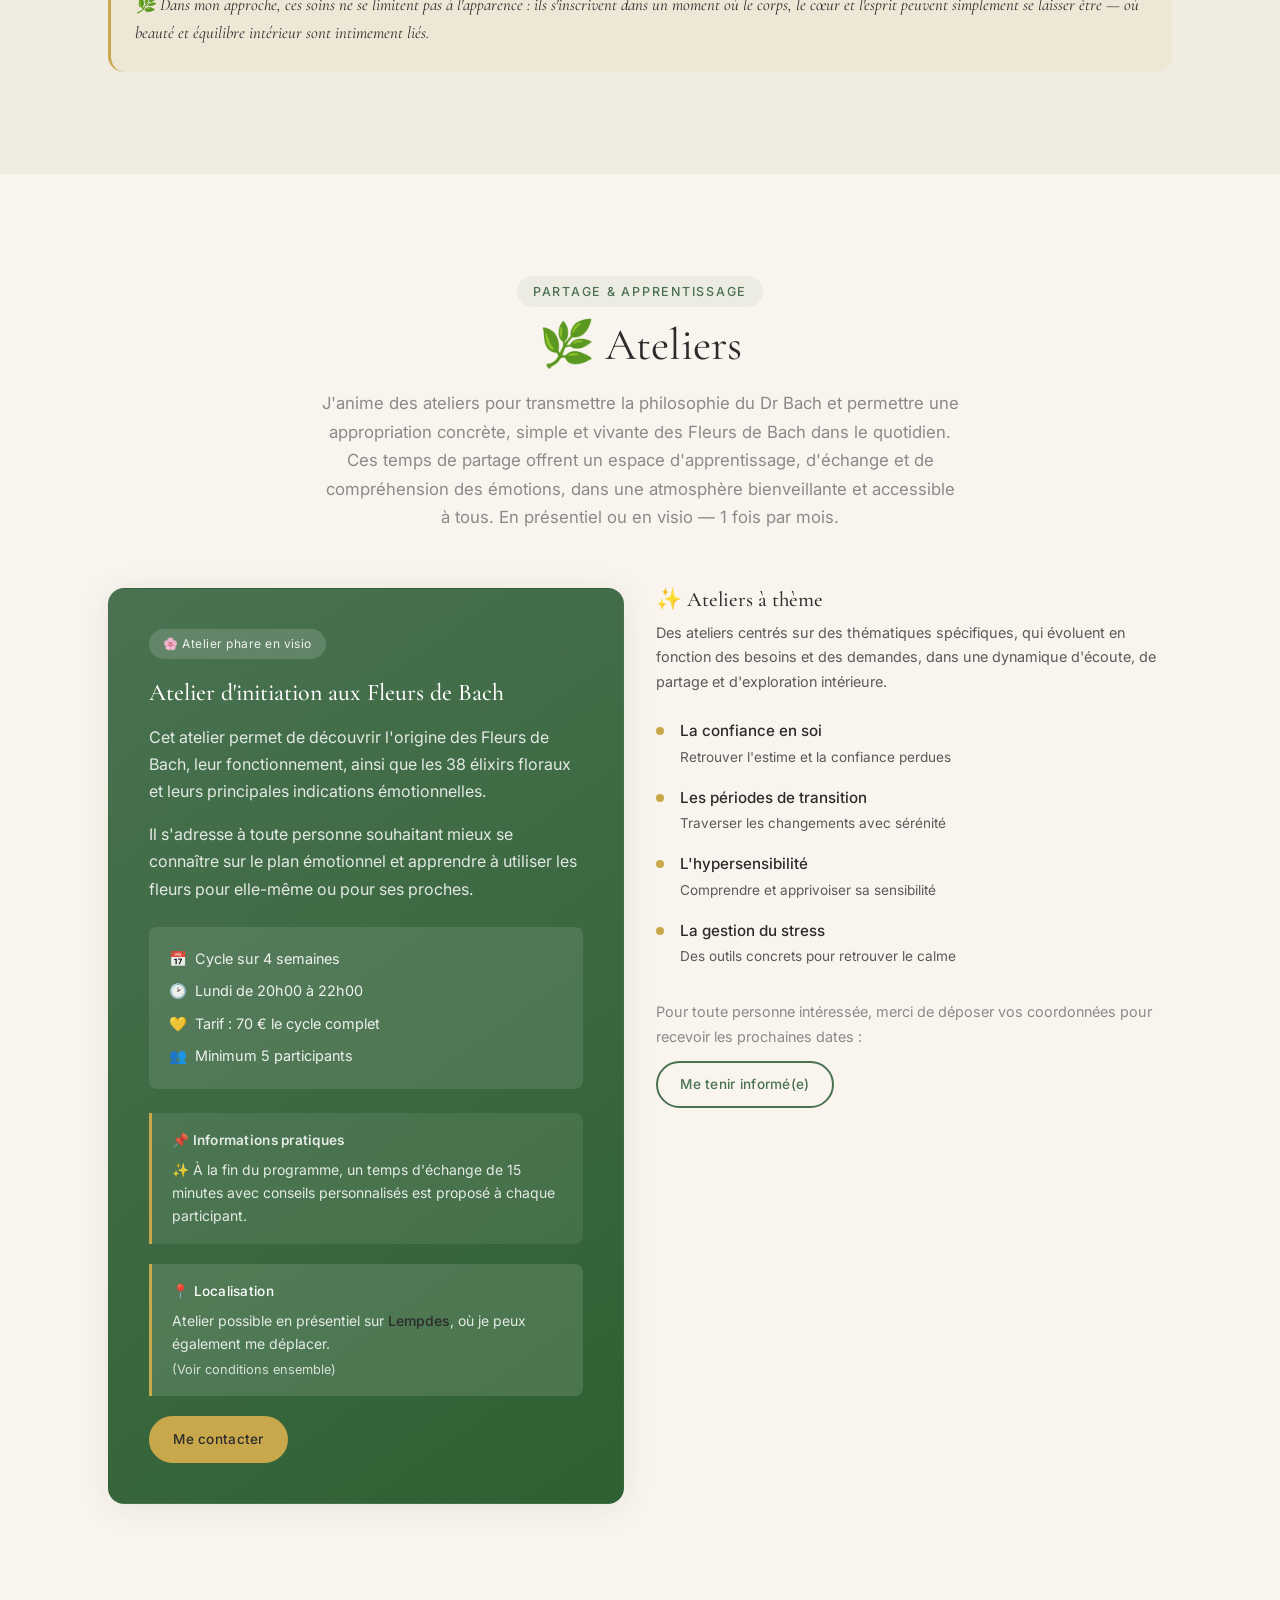
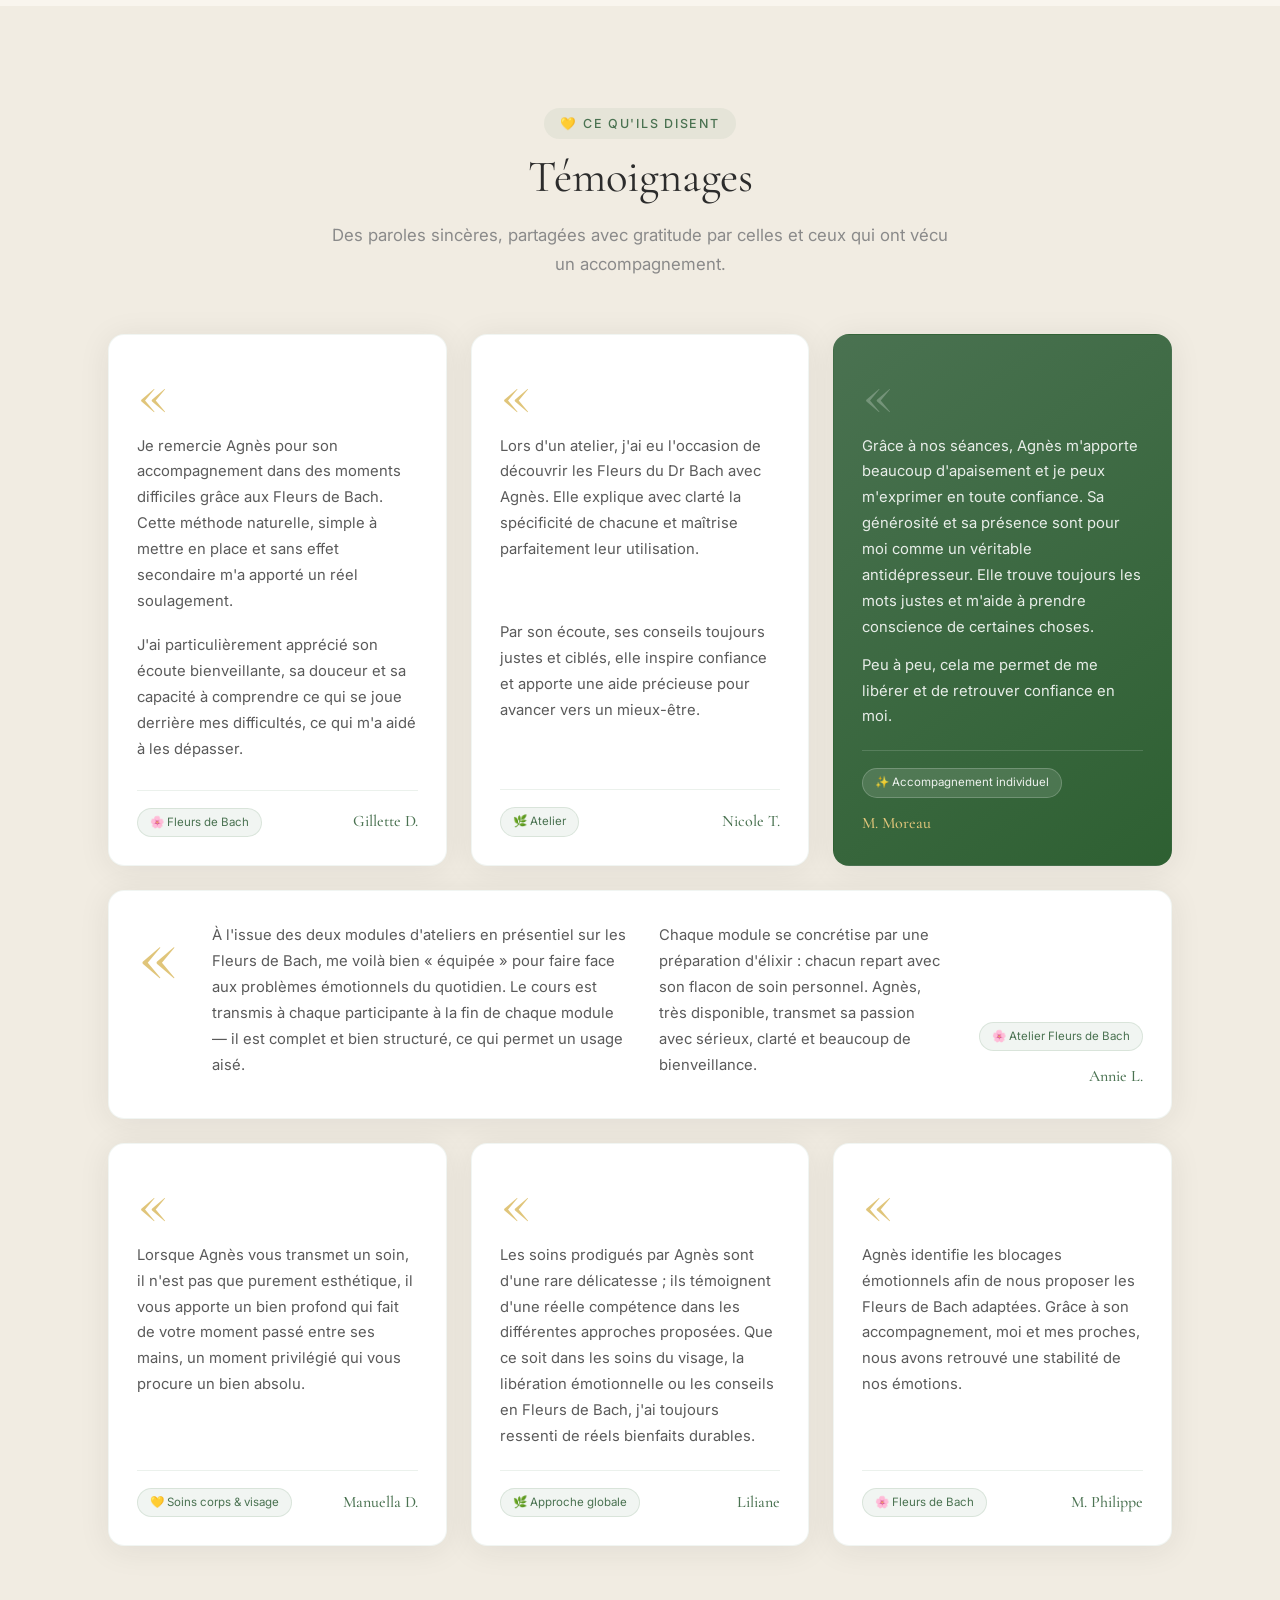
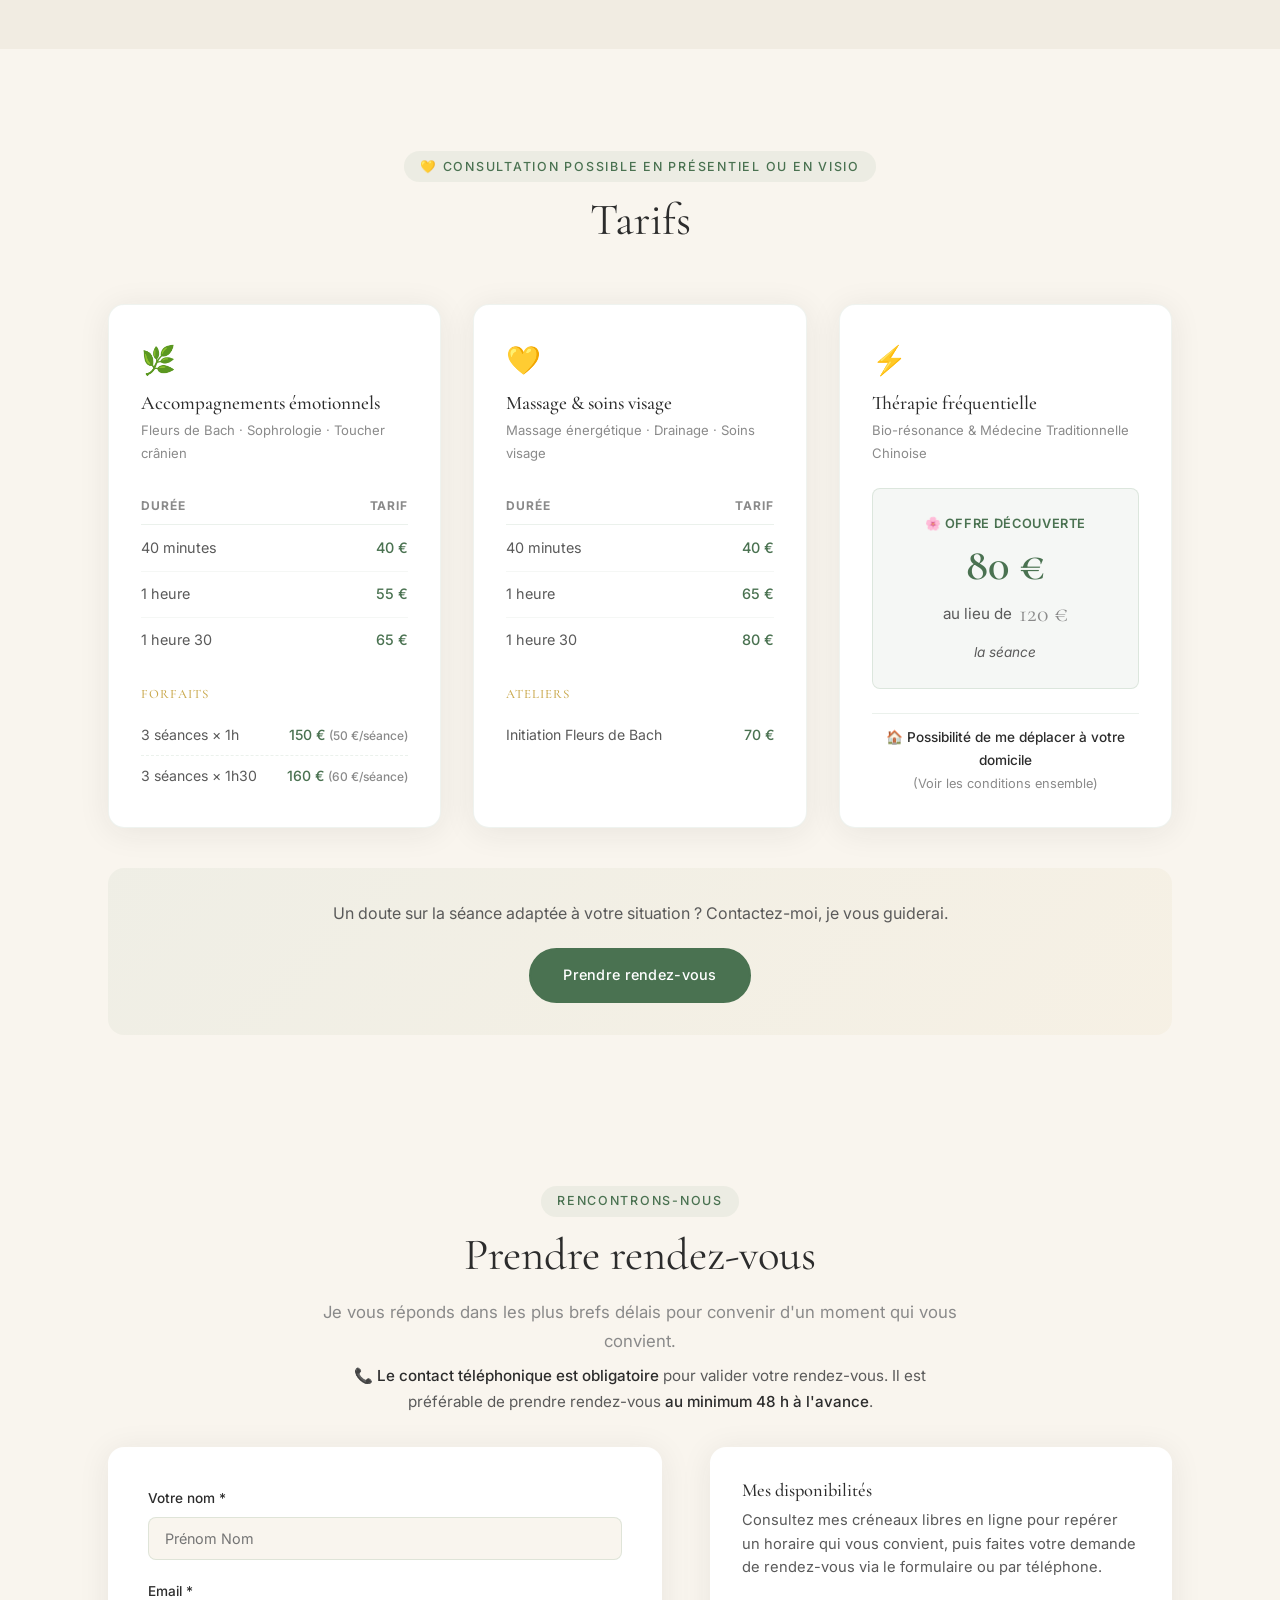
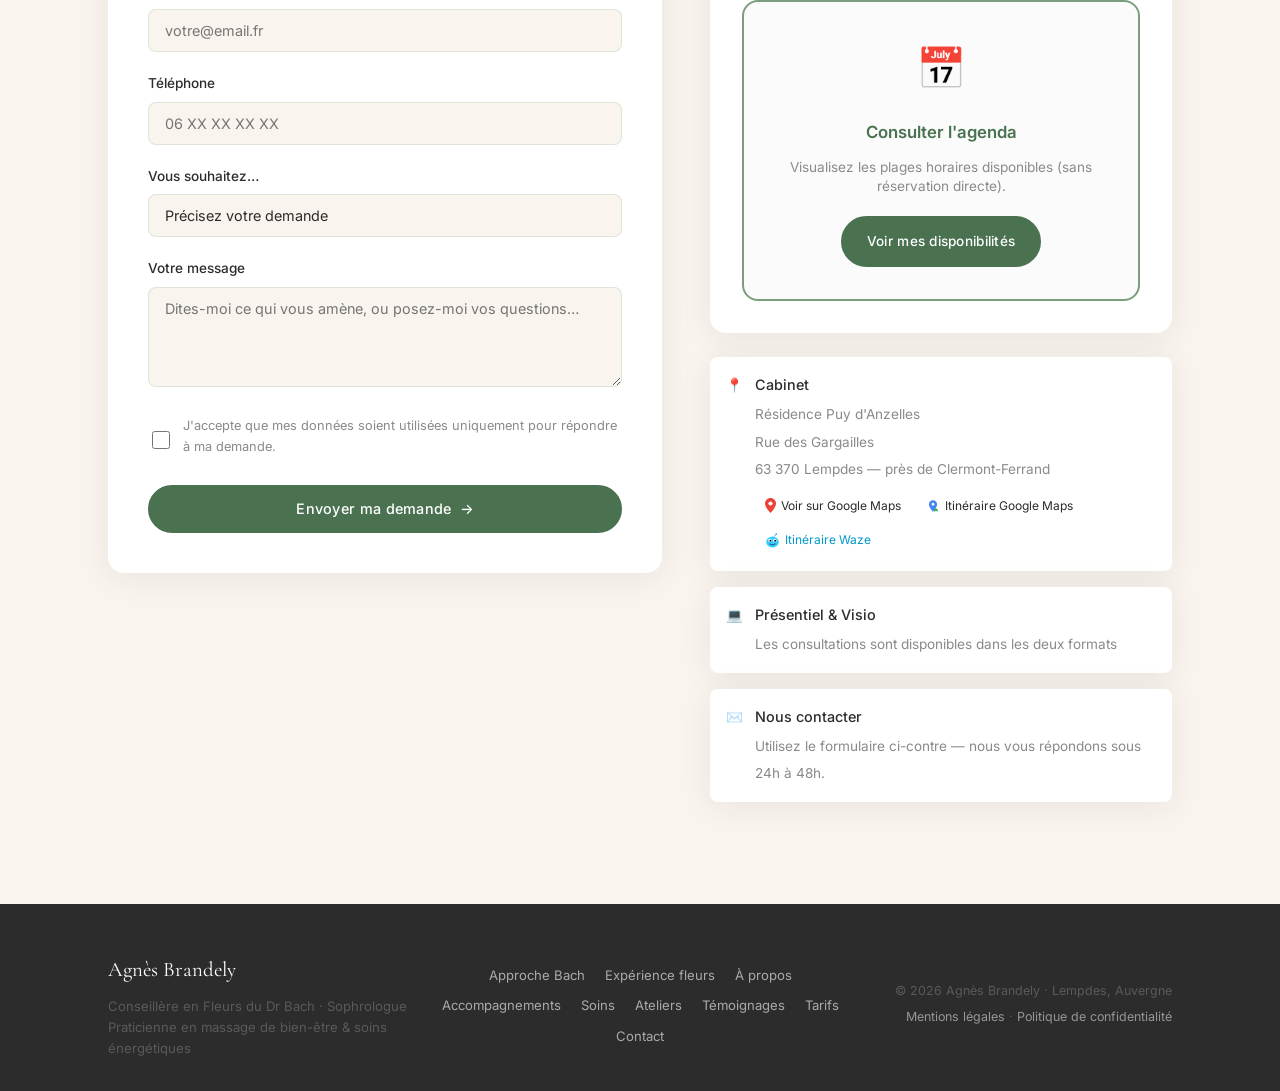
==== commit daccac4f: "feat(bach): integrate guided flower experience" ====
--- a/index.html
+++ b/index.html
@@ -21,7 +21,7 @@
         href="https://fonts.googleapis.com/css2?family=Cormorant+Garamond:ital,wght@0,300;0,400;0,500;0,600;1,300;1,400;1,500&family=Inter:wght@300;400;500&display=swap"
         rel="stylesheet" />
 
-    <link rel="stylesheet" href="style.css" />
+    <link rel="stylesheet" href="style.css?v=20261005" />
 
     <style>
         /* Photo botanique : cadre carré arrondi */
@@ -196,6 +196,57 @@
                         <img src="images/fleurs_bach_multiples.jpg" alt="Composition de Fleurs de Bach"
                             class="bach-flowers-img" />
                     </div>
+                </div>
+            </div>
+        </div>
+    </section>
+
+    <!-- ═══════════════════════════════════════════
+       EXPÉRIENCE INTERACTIVE — FLEURS DE BACH
+  ═══════════════════════════════════════════ -->
+    <section id="experience-fleurs" class="section experience-section" aria-labelledby="experience-title">
+        <div class="container">
+            <div class="experience-card reveal">
+                <div class="experience-visual">
+                    <img src="images/fleurs_bach_multiples.jpg"
+                        alt="Composition florale évoquant l'expérience interactive autour des Fleurs de Bach"
+                        loading="lazy" decoding="async" />
+                    <div class="experience-visual-overlay" aria-hidden="true"></div>
+                    <span class="experience-label">Nouvelle expérience · Gratuite</span>
+                </div>
+                <div class="experience-content">
+                    <span class="section-tag experience-tag">🌸 À découvrir en ligne</span>
+                    <h2 id="experience-title" class="experience-title">Quelle fleur vous parle <br /><em>aujourd'hui&nbsp;?</em></h2>
+                    <p class="experience-intro">
+                        Prenez quelques minutes pour observer ce qui est présent en vous. À partir de sept grandes
+                        familles émotionnelles, laissez ensuite les mots, les illustrations et les fleurs guider
+                        votre ressenti.
+                    </p>
+                    <div class="experience-stats" aria-label="Caractéristiques de l'expérience">
+                        <div class="experience-stat">
+                            <strong>7</strong>
+                            <span>familles émotionnelles</span>
+                        </div>
+                        <div class="experience-stat">
+                            <strong>38</strong>
+                            <span>fleurs à explorer</span>
+                        </div>
+                        <div class="experience-stat">
+                            <strong>5 min</strong>
+                            <span>environ</span>
+                        </div>
+                    </div>
+                    <a href="https://fleurs-bach-agnes-experience.espace-de-tr-3475.chatgpt.site"
+                        class="btn btn-primary experience-cta" target="_blank" rel="noopener noreferrer"
+                        aria-label="Commencer l'expérience (nouvel onglet)">
+                        <span>Commencer l'expérience</span>
+                        <span class="btn-icon" aria-hidden="true">↗</span>
+                    </a>
+                    <p class="experience-note">
+                        Vos réponses ne sont pas enregistrées.
+                        Cette proposition invite à la réflexion personnelle. Elle ne constitue ni un diagnostic ni
+                        une prescription et ne remplace pas l'avis d'un professionnel de santé.
+                    </p>
                 </div>
             </div>
         </div>
@@ -962,6 +1013,7 @@
             </div>
             <nav class="footer-nav" aria-label="Navigation pied de page">
                 <a href="#approche">Approche Bach</a>
+                <a href="#experience-fleurs">Expérience fleurs</a>
                 <a href="#apropos">À propos</a>
                 <a href="#accompagnements">Accompagnements</a>
                 <a href="#soins">Soins</a>
@@ -971,7 +1023,7 @@
                 <a href="#contact">Contact</a>
             </nav>
             <div class="footer-legal">
-                <p>© 2025 Agnès Brandely · Lempdes, Auvergne</p>
+                <p>© 2026 Agnès Brandely · Lempdes, Auvergne</p>
                 <p>
                     <a href="#" id="mentionsBtn">Mentions légales</a>
                     ·
@@ -1005,7 +1057,7 @@
                     et ne sont jamais transmises à des tiers.</p>
                 <hr />
                 <h3>Hébergement</h3>
-                <p>Ce site est hébergé chez GitHub Pages / Hostinger.</p>
+                <p>Ce site est hébergé par Vercel Inc.</p>
             </div>
         </div>
     </div>
@@ -1013,4 +1065,4 @@
     <script src="main.js"></script>
 </body>
 
-</html>+</html>
--- a/style.css
+++ b/style.css
@@ -568,6 +568,162 @@
 }
 
 /* ════════════════════════════════════
+   EXPÉRIENCE INTERACTIVE
+════════════════════════════════════ */
+.experience-section {
+  scroll-margin-top: calc(var(--nav-h) + 16px);
+  padding-top: clamp(2.5rem, 5vw, 4.5rem);
+  padding-bottom: clamp(2.5rem, 5vw, 4.5rem);
+  background:
+    radial-gradient(circle at 12% 18%, rgba(224, 197, 122, .18), transparent 30%),
+    linear-gradient(135deg, #31523a 0%, #1f3f2d 100%);
+}
+
+.experience-card {
+  display: grid;
+  grid-template-columns: minmax(300px, .9fr) minmax(420px, 1.1fr);
+  min-height: 560px;
+  overflow: hidden;
+  background: var(--ivory);
+  border-radius: var(--radius-lg);
+  box-shadow: 0 24px 70px rgba(19, 46, 29, .32);
+}
+
+.experience-visual {
+  position: relative;
+  min-height: 100%;
+  overflow: hidden;
+}
+
+.experience-visual img {
+  width: 100%;
+  height: 100%;
+  object-fit: cover;
+  transition: transform .8s ease;
+}
+
+.experience-card:hover .experience-visual img {
+  transform: scale(1.035);
+}
+
+.experience-visual-overlay {
+  position: absolute;
+  inset: 0;
+  background: linear-gradient(180deg, rgba(31, 63, 45, .08), rgba(31, 63, 45, .38));
+}
+
+.experience-label {
+  position: absolute;
+  top: 1.5rem;
+  left: 1.5rem;
+  padding: .45rem .9rem;
+  color: var(--white);
+  background: rgba(31, 63, 45, .78);
+  border: 1px solid rgba(255, 255, 255, .28);
+  border-radius: 100px;
+  font-size: .72rem;
+  font-weight: 500;
+  letter-spacing: .07em;
+  text-transform: uppercase;
+  backdrop-filter: blur(8px);
+}
+
+.experience-content {
+  min-width: 0;
+  display: flex;
+  flex-direction: column;
+  justify-content: center;
+  padding: clamp(2.25rem, 5vw, 4.5rem);
+}
+
+.experience-tag {
+  align-self: flex-start;
+}
+
+.experience-title {
+  margin: .45rem 0 1.25rem;
+  font-size: clamp(2.2rem, 4vw, 3.7rem);
+  font-weight: 400;
+  line-height: 1.02;
+}
+
+.experience-title em {
+  color: var(--sage-dark);
+}
+
+.experience-intro {
+  max-width: 590px;
+  font-size: 1rem;
+  line-height: 1.75;
+}
+
+.experience-stats {
+  display: grid;
+  grid-template-columns: repeat(3, minmax(0, 1fr));
+  gap: .75rem;
+  margin: 1rem 0 1.75rem;
+}
+
+.experience-stat {
+  padding: .9rem .75rem;
+  background: rgba(122, 158, 126, .08);
+  border: 1px solid rgba(122, 158, 126, .18);
+  border-radius: var(--radius-sm);
+}
+
+.experience-stat strong,
+.experience-stat span {
+  display: block;
+}
+
+.experience-stat strong {
+  margin-bottom: .15rem;
+  color: var(--sage-dark);
+  font-family: var(--font-display);
+  font-size: 1.45rem;
+  font-weight: 500;
+  line-height: 1;
+}
+
+.experience-stat span {
+  color: var(--text-muted);
+  font-size: .7rem;
+  line-height: 1.35;
+  overflow-wrap: anywhere;
+}
+
+.experience-cta {
+  align-self: flex-start;
+}
+
+.experience-note {
+  max-width: 590px;
+  margin-top: 1rem;
+  color: var(--text-muted);
+  font-size: .72rem;
+  line-height: 1.55;
+}
+
+@media (prefers-reduced-motion: reduce) {
+  .experience-card.reveal,
+  .experience-visual img,
+  .experience-cta {
+    transition: none;
+  }
+
+  .experience-card.reveal {
+    opacity: 1;
+    transform: none;
+  }
+
+  .experience-card:hover .experience-visual img,
+  .experience-cta:hover,
+  .experience-cta:hover .btn-icon {
+    transform: none;
+  }
+}
+
+/* ════════════════════════════════════
    DR BACH
 ════════════════════════════════════ */
 .bach-grid {
@@ -1659,6 +1815,15 @@
    RESPONSIVE — TABLETTE
 ════════════════════════════════════ */
 @media (max-width: 900px) {
+  .experience-card {
+    grid-template-columns: minmax(0, 1fr);
+  }
+
+  .experience-visual {
+    min-height: 380px;
+    max-height: 480px;
+  }
+
   .bach-grid {
     grid-template-columns: 1fr;
   }
@@ -1800,6 +1965,42 @@
     justify-content: center;
   }
 
+  .experience-section {
+    padding: 1.25rem 0;
+  }
+
+  .experience-card {
+    border-radius: var(--radius);
+  }
+
+  .experience-visual {
+    min-height: 270px;
+  }
+
+  .experience-content {
+    padding: 2rem clamp(1rem, 4vw, 1.5rem);
+  }
+
+  .experience-title br {
+    display: none;
+  }
+
+  .experience-stats {
+    gap: .45rem;
+  }
+
+  .experience-stat {
+    padding: .75rem .55rem;
+  }
+
+  .experience-cta {
+    width: 100%;
+    max-width: 100%;
+    padding-inline: 1rem;
+    justify-content: center;
+    white-space: normal;
+  }
+
   .soins-grid {
     grid-template-columns: 1fr;
   }
@@ -1859,4 +2060,4 @@
 
 .nav-toggle.open span:nth-child(3) {
   transform: translateY(-7px) rotate(-45deg);
-}+}
